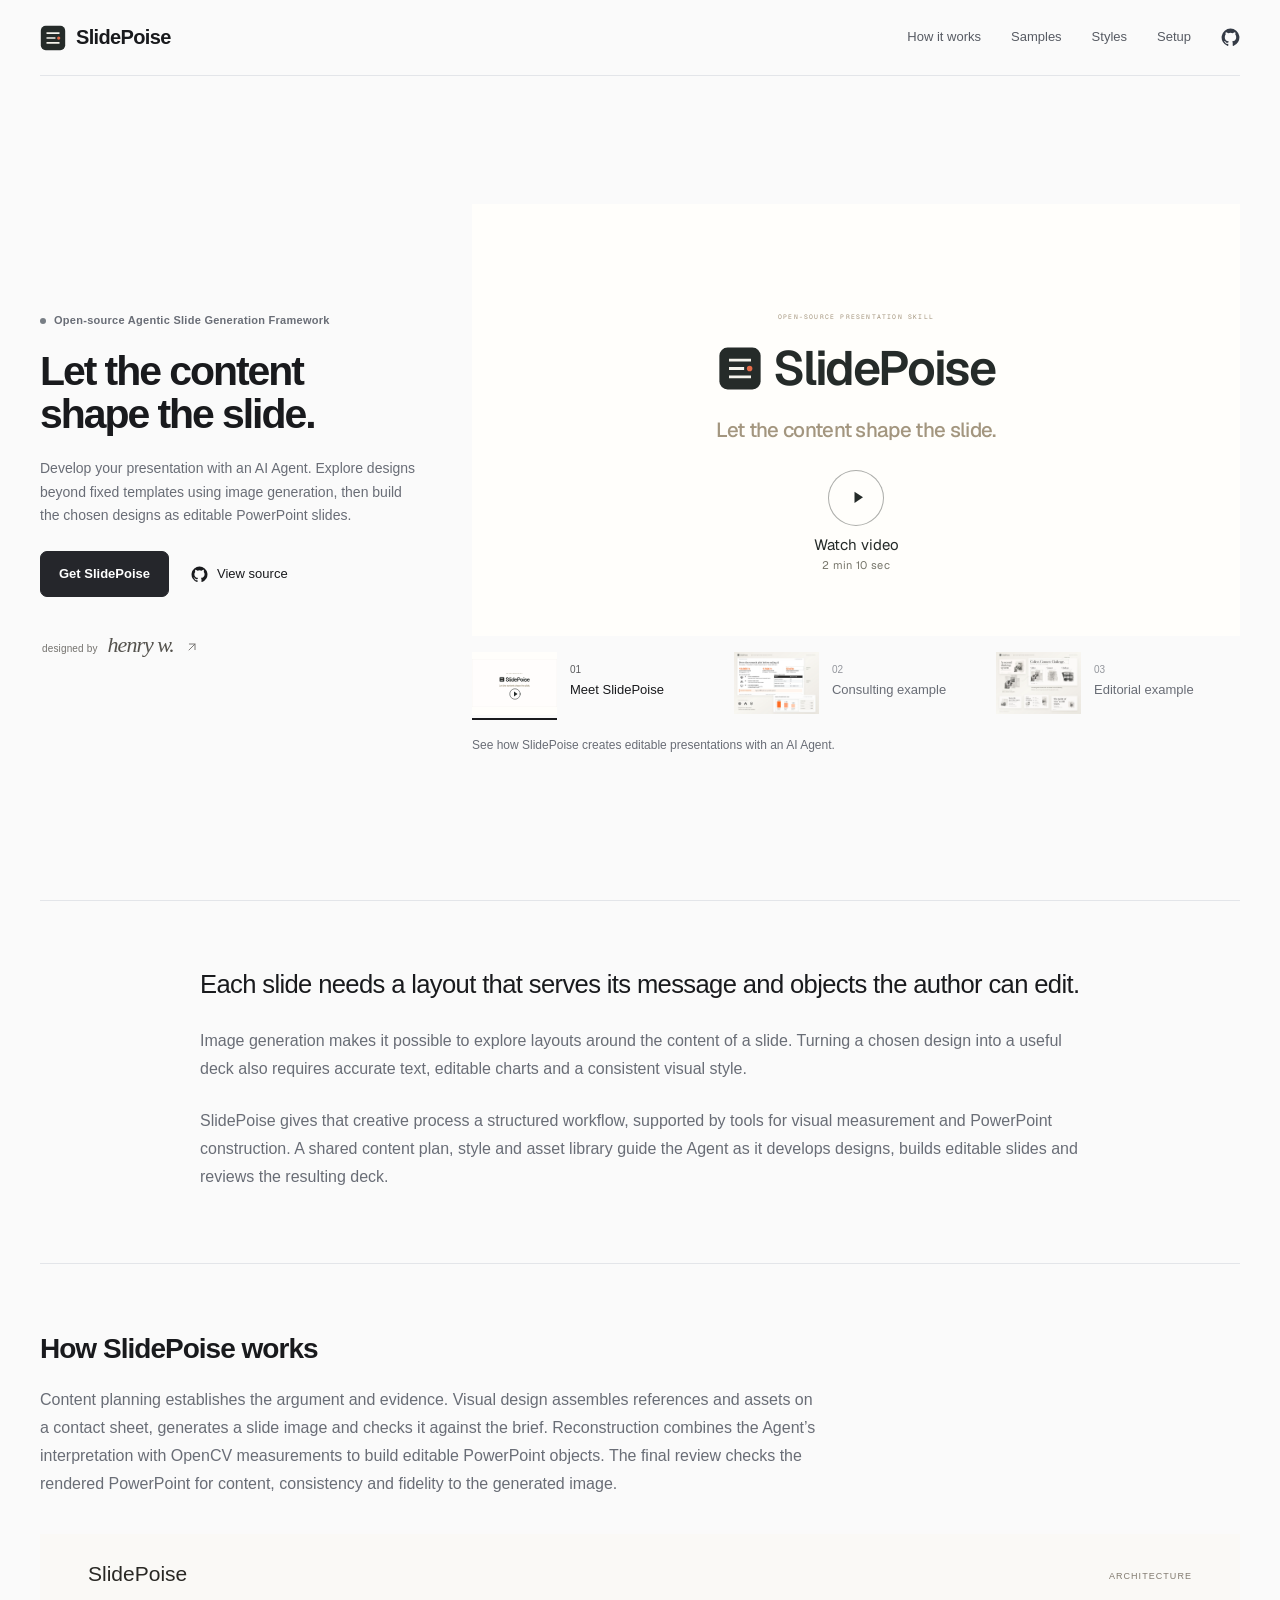
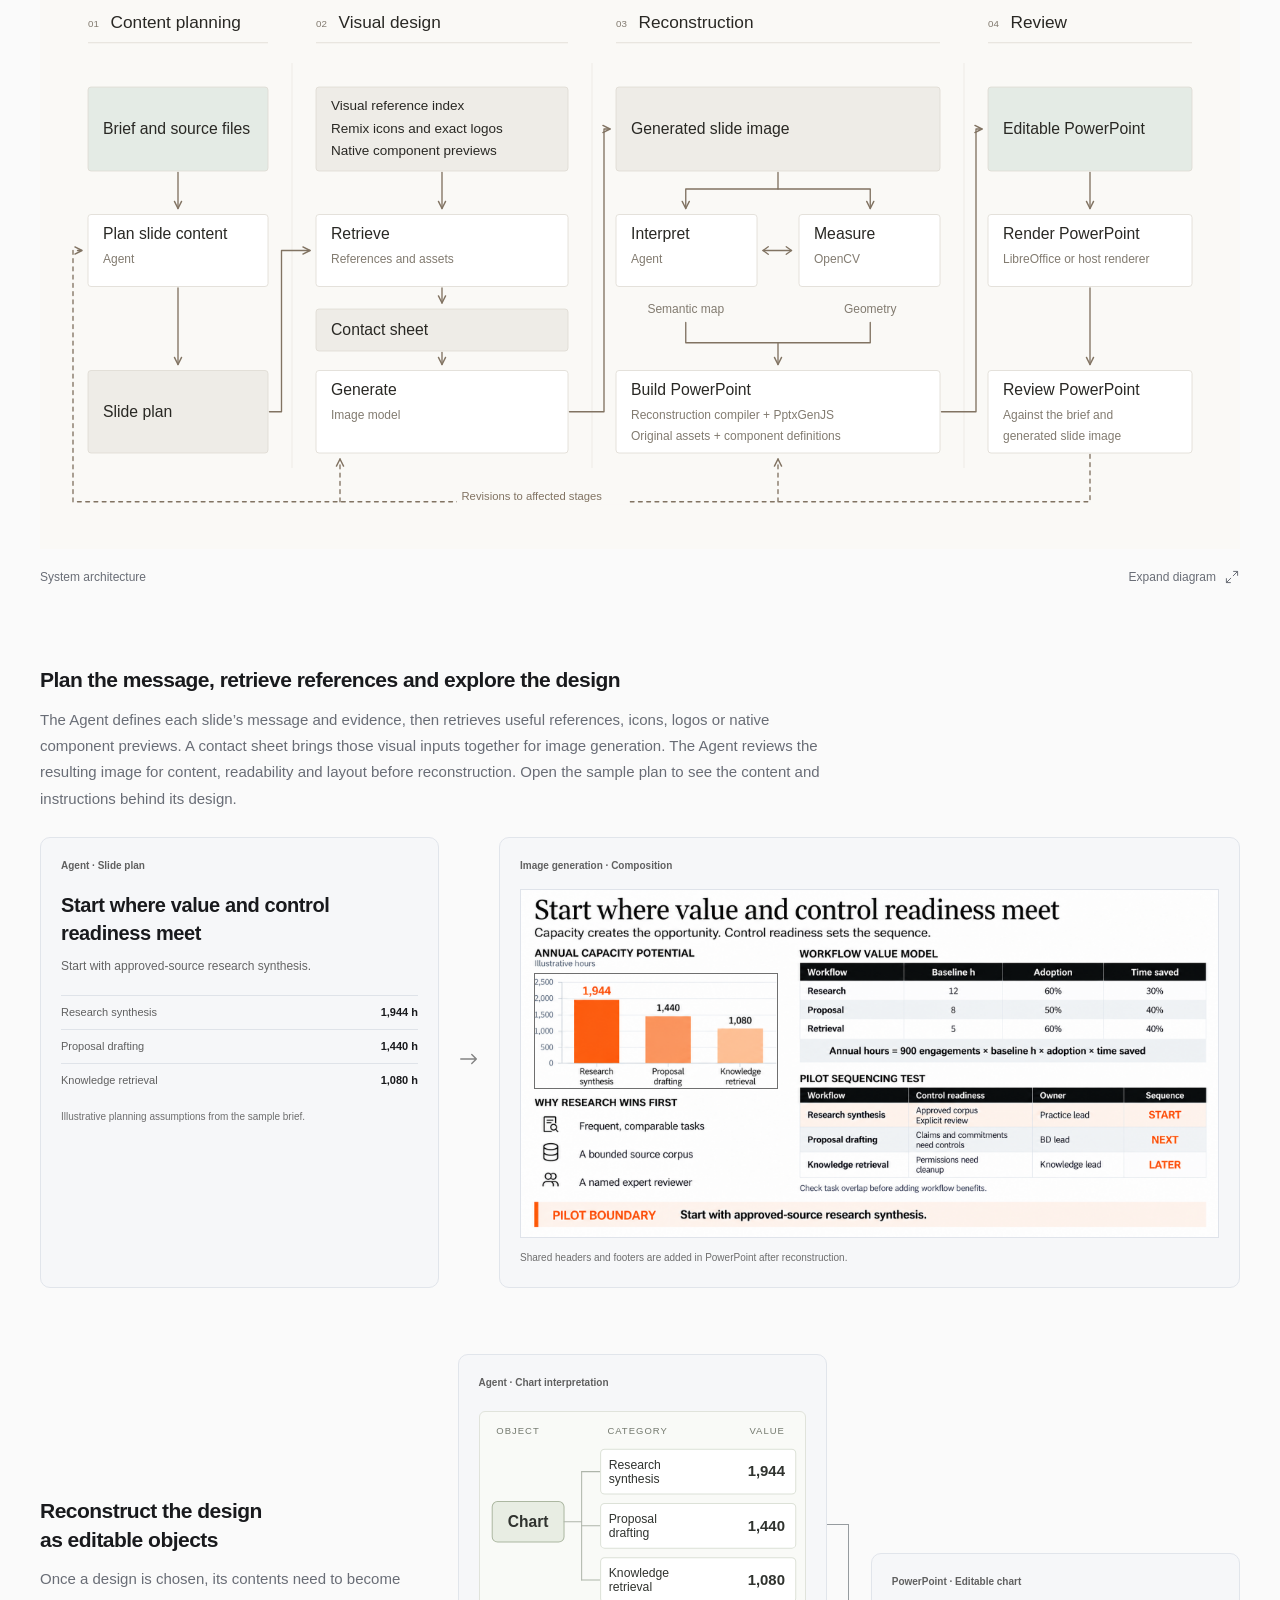
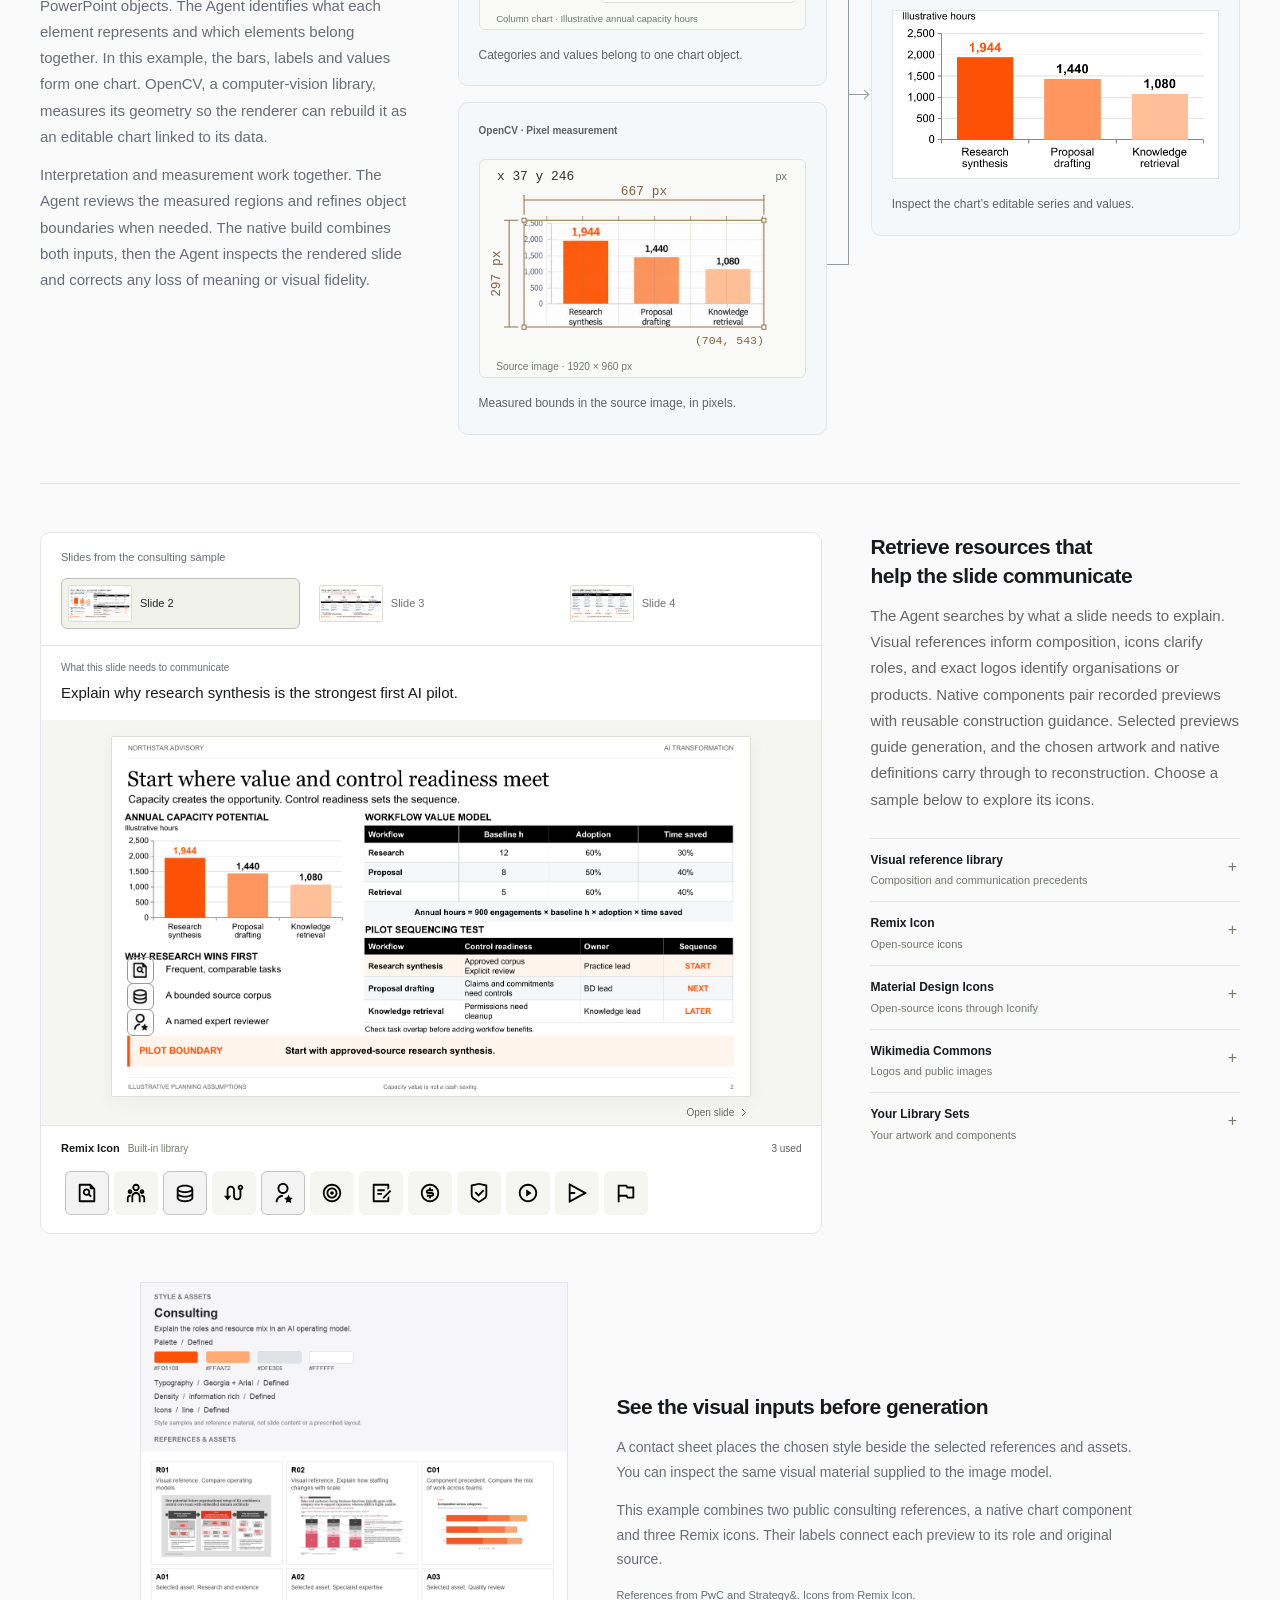
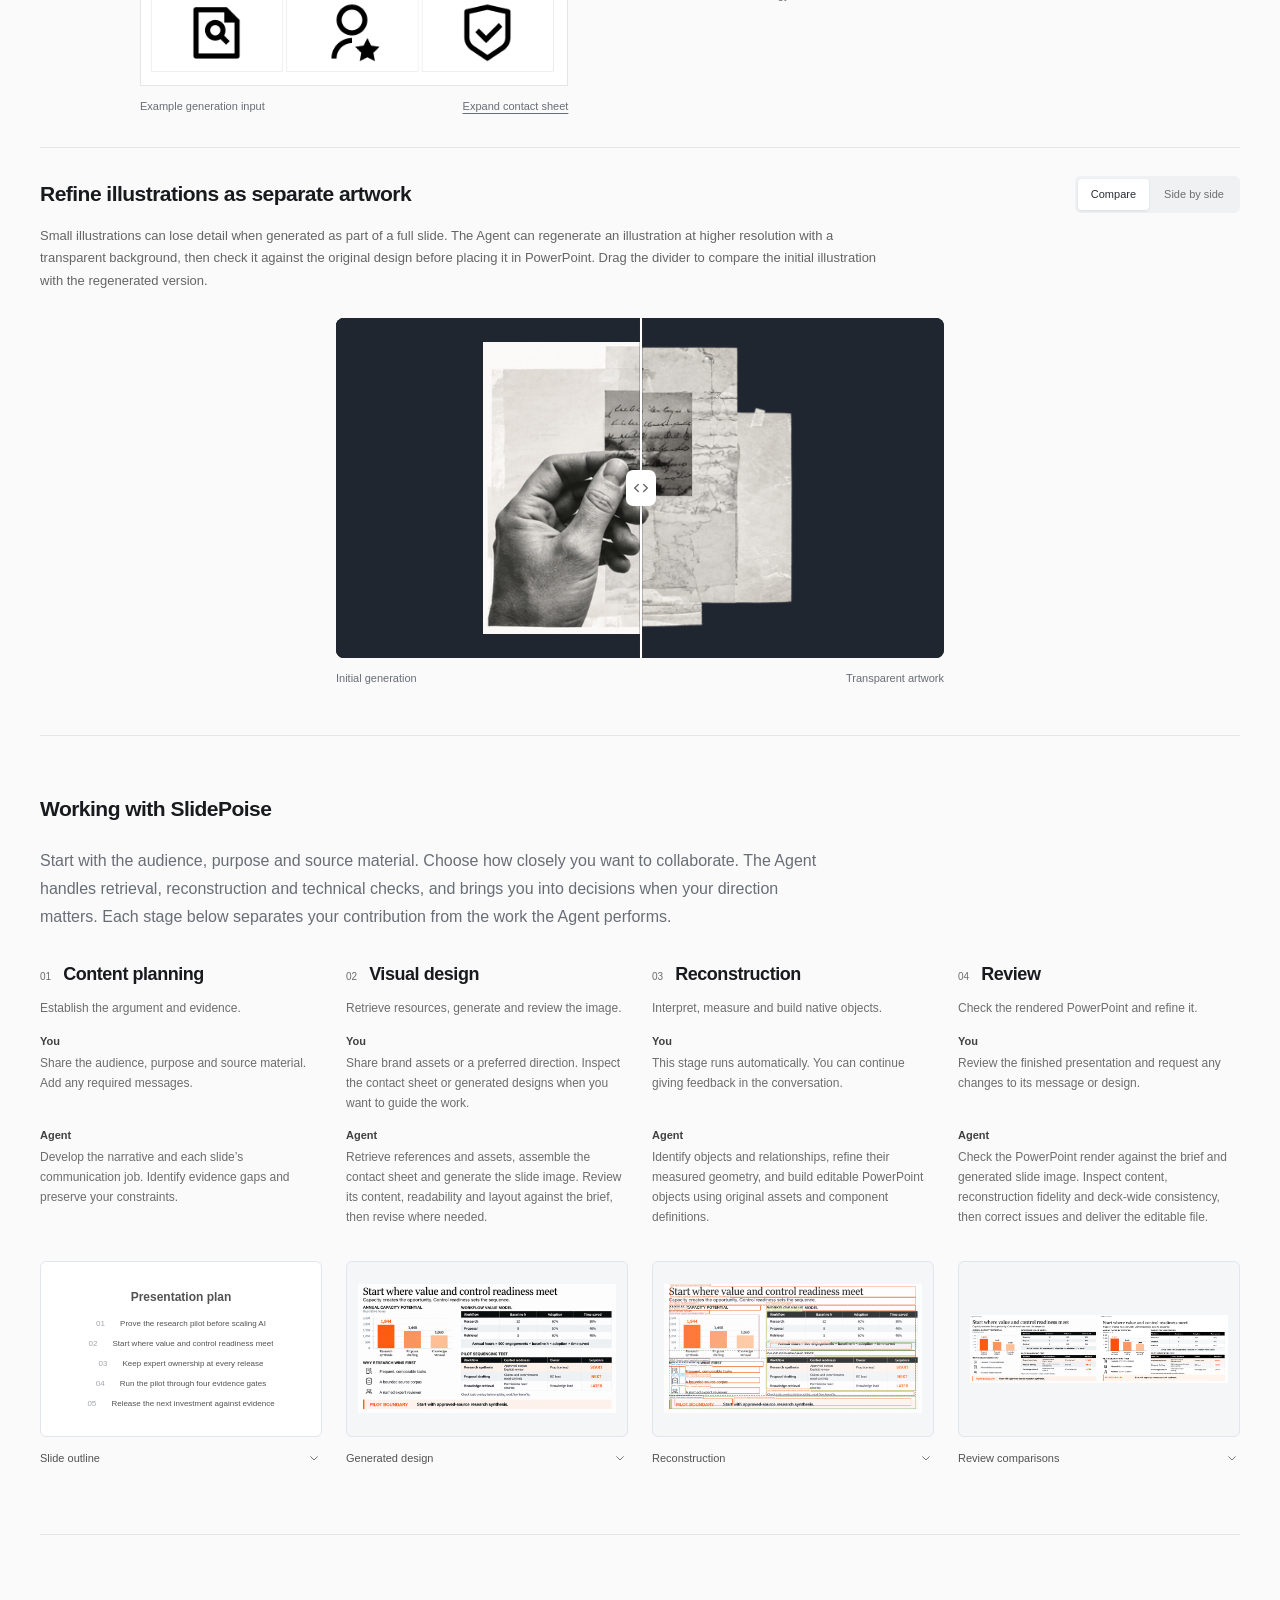
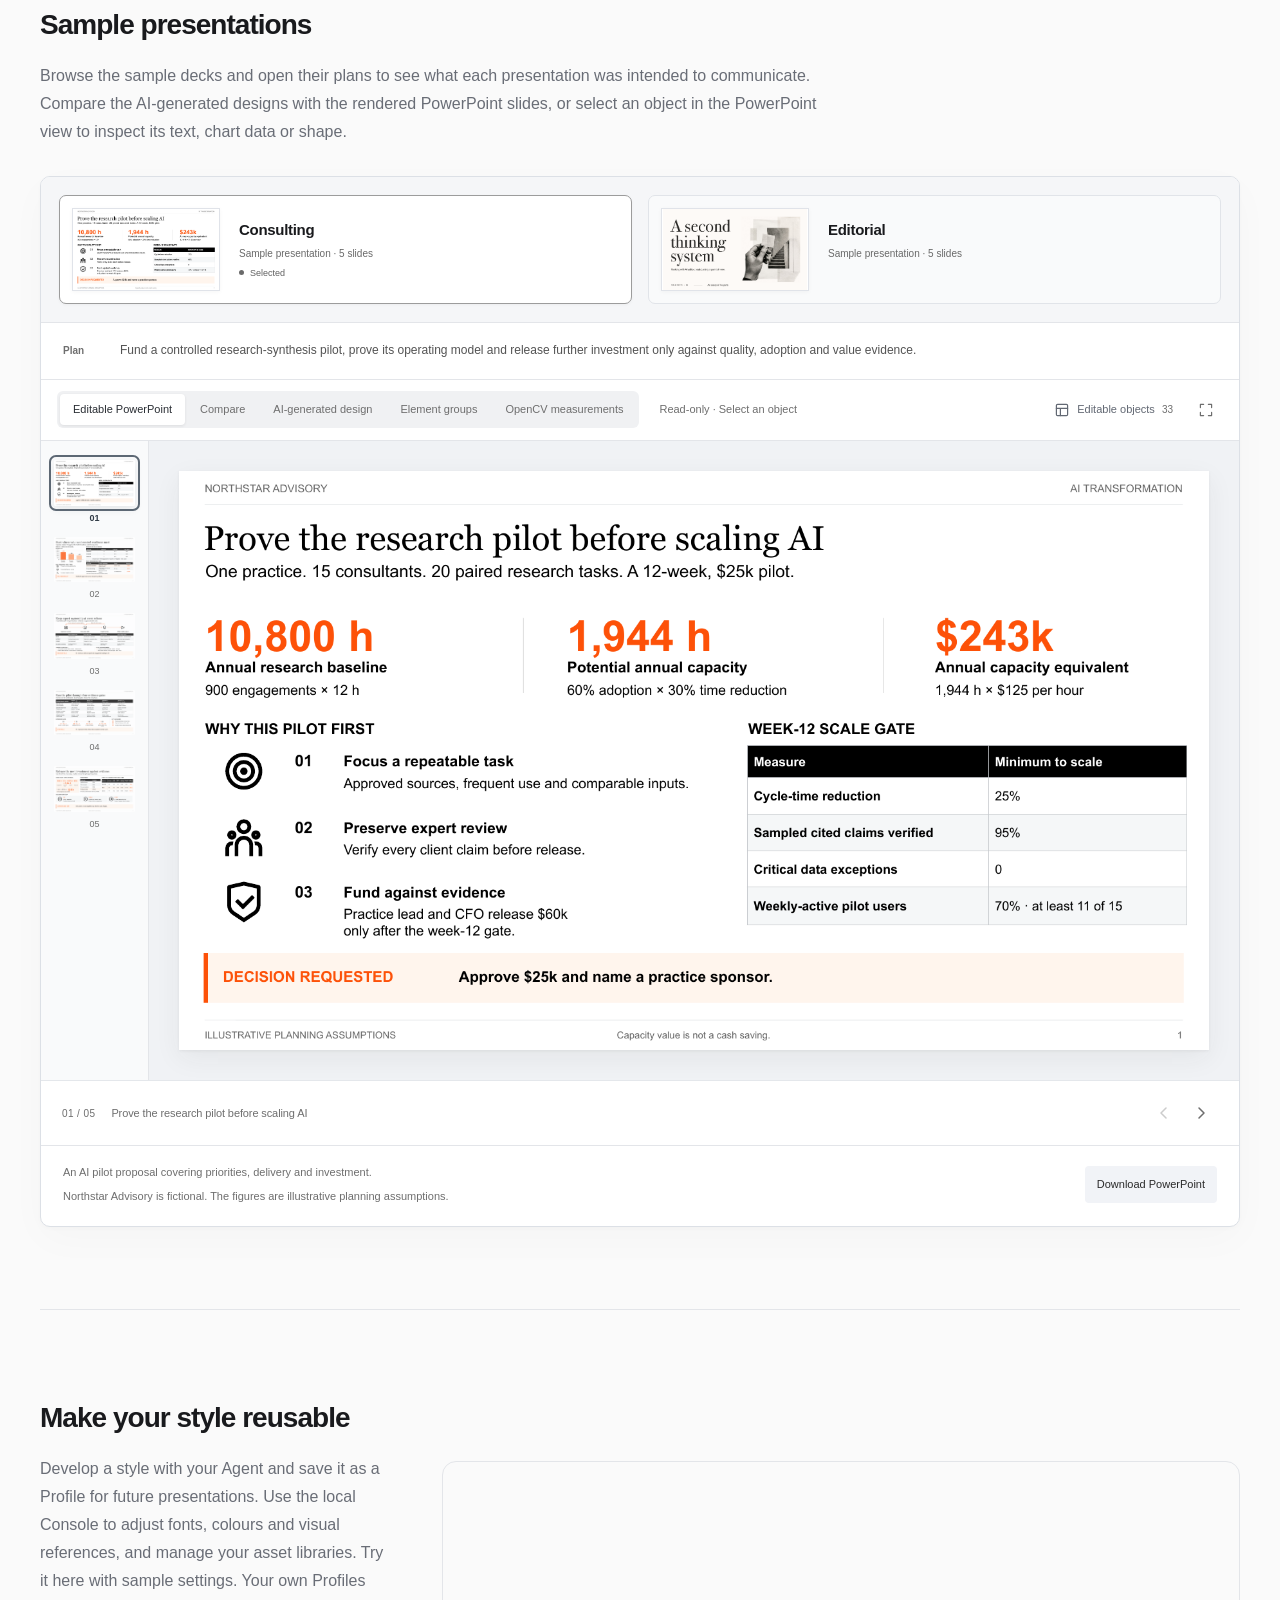
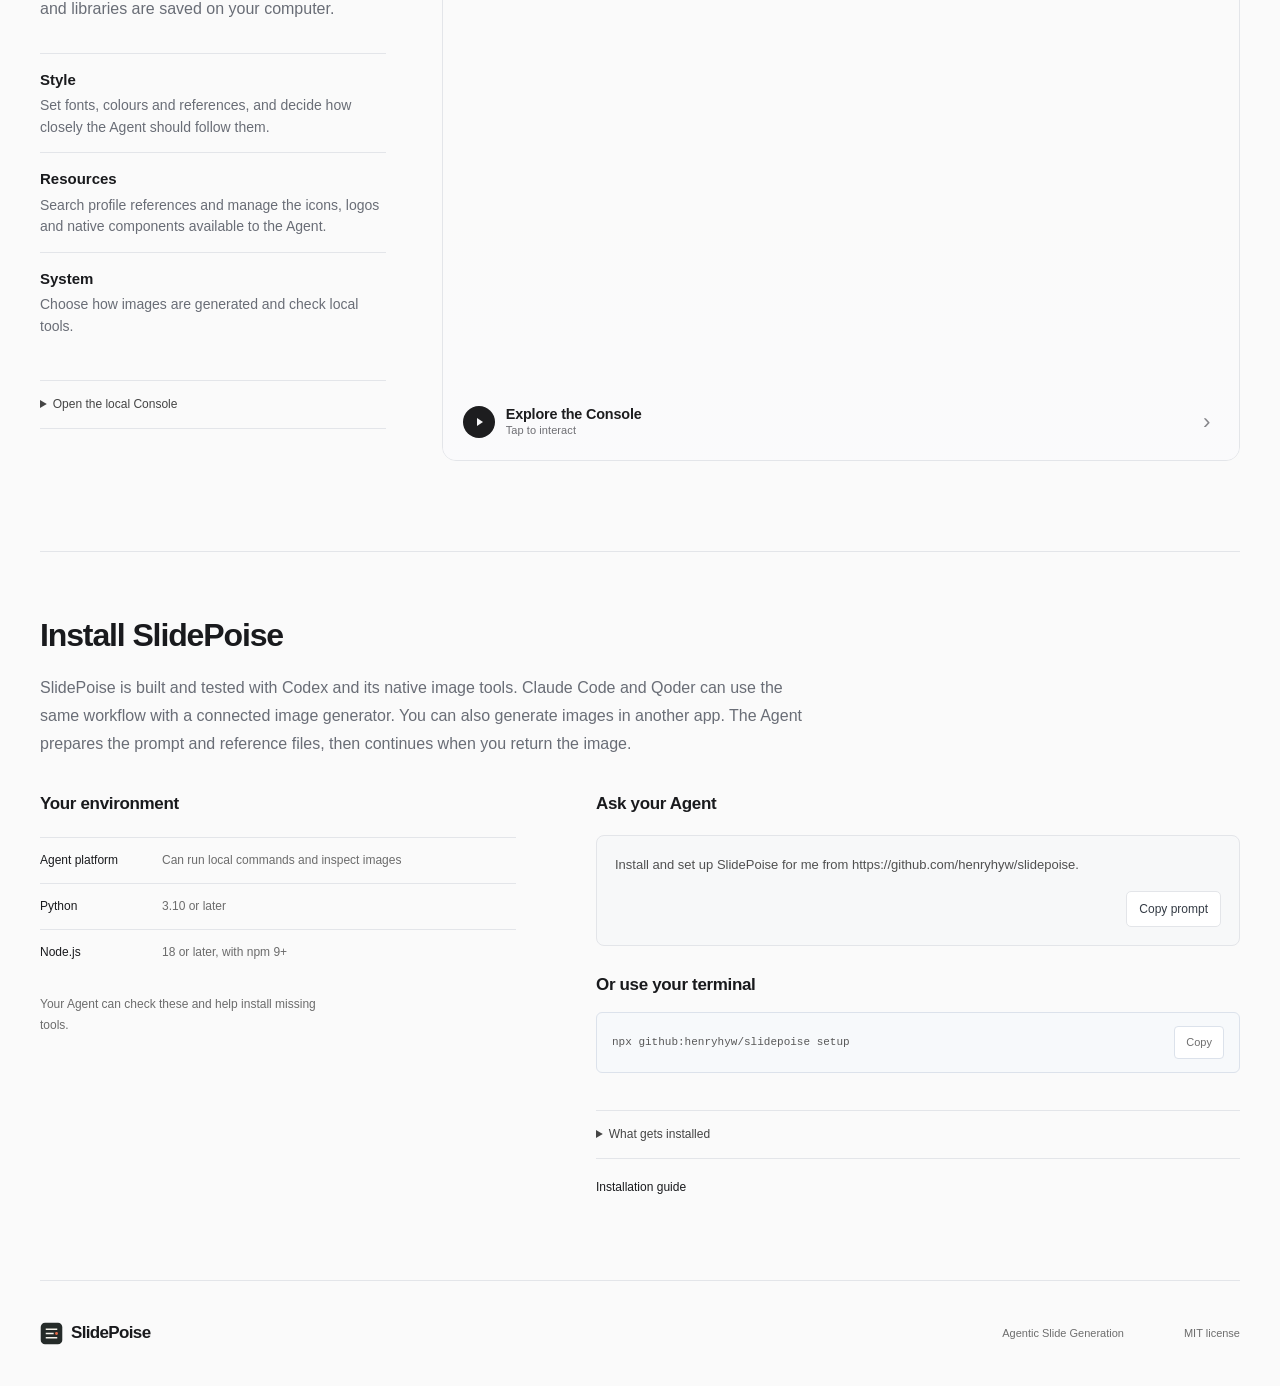
==== index.html @ d98a4f07 "Synchronize the maintained SlidePoise website" ====
<!doctype html>
<html lang="en">
<head>
  <meta charset="utf-8">
  <meta name="viewport" content="width=device-width, initial-scale=1">
  <meta name="theme-color" content="#fafafa">
  <meta name="description" content="An open-source agentic slide generation framework. Plan content with an AI Agent, explore designs beyond fixed templates and build editable PowerPoint slides.">
  <link rel="canonical" href="https://slidepoise.github.io/">
  <title>SlidePoise · Agentic Slide Generation</title>
  <link rel="icon" href="docs/site/mark.svg" type="image/svg+xml">
  <link rel="stylesheet" href="docs/site/styles.css?v=b943390577f1">
  <link rel="stylesheet" href="docs/site/video-controls.css?v=20261005-fade">
  <link rel="stylesheet" href="/assets/video/slidepoise/cover.css?v=20261004">
  <link rel="stylesheet" href="docs/site/object-inspector.css?v=8ab3ff0c5c351406">
  <script type="module" src="docs/site/app.mjs?v=20261015-drama3"></script>
  <script type="module" src="docs/site/asset-explorer.mjs?v=20260921-icon-path"></script>
</head>
<body id="top">
  <a class="skip-link" href="#why-slidepoise">Skip to content</a>
  <header class="site-header">
    <div class="page-width header-inner">
      <a class="wordmark" href="#top" aria-label="SlidePoise home"><img src="docs/site/mark.svg" width="26" height="26" alt="">SlidePoise</a>
      <nav aria-label="Main navigation">
        <a href="#philosophy">How it works</a>
        <a href="#examples">Samples</a>
        <a href="#console">Styles</a>
        <a href="#setup">Setup</a>
        <a class="github-link" href="https://github.com/henryhyw/slidepoise" target="_blank" rel="noopener" aria-label="SlidePoise on GitHub" title="GitHub"><svg class="github-icon" aria-hidden="true" viewBox="0 0 24 24"><path d="M12 .75a11.25 11.25 0 0 0-3.56 21.92c.56.1.77-.24.77-.54v-2.09c-3.14.68-3.8-1.33-3.8-1.33-.51-1.3-1.25-1.65-1.25-1.65-1.02-.7.08-.69.08-.69 1.13.08 1.72 1.16 1.72 1.16 1 1.72 2.63 1.22 3.27.93.1-.73.39-1.23.71-1.51-2.51-.29-5.15-1.26-5.15-5.57 0-1.23.44-2.24 1.16-3.03-.12-.28-.5-1.43.11-2.98 0 0 .95-.3 3.1 1.16a10.75 10.75 0 0 1 5.65 0c2.15-1.46 3.1-1.16 3.1-1.16.61 1.55.23 2.7.11 2.98.72.79 1.16 1.8 1.16 3.03 0 4.32-2.64 5.28-5.16 5.56.41.35.77 1.03.77 2.09v3.1c0 .3.2.65.78.54A11.25 11.25 0 0 0 12 .75Z"/></svg></a>
      </nav>
    </div>
  </header>

  <main>
    <div class="product-introduction page-width">
    <section class="hero" aria-labelledby="hero-title">
      <p class="eyebrow"><span class="status-dot" aria-hidden="true"></span> Open-source Agentic Slide Generation Framework</p>
      <h1 id="hero-title">Let the content<br>shape the slide.</h1>
      <p class="hero-description">Develop your presentation with an AI Agent. Explore designs beyond fixed templates using image generation, then build the chosen designs as editable PowerPoint slides.</p>
      <div class="hero-actions"><a class="button" href="#setup">Get SlidePoise</a><a class="quiet-link source-link" href="https://github.com/henryhyw/slidepoise" target="_blank" rel="noopener"><svg class="github-icon" aria-hidden="true" viewBox="0 0 24 24"><path d="M12 .75a11.25 11.25 0 0 0-3.56 21.92c.56.1.77-.24.77-.54v-2.09c-3.14.68-3.8-1.33-3.8-1.33-.51-1.3-1.25-1.65-1.25-1.65-1.02-.7.08-.69.08-.69 1.13.08 1.72 1.16 1.72 1.16 1 1.72 2.63 1.22 3.27.93.1-.73.39-1.23.71-1.51-2.51-.29-5.15-1.26-5.15-5.57 0-1.23.44-2.24 1.16-3.03-.12-.28-.5-1.43.11-2.98 0 0 .95-.3 3.1 1.16a10.75 10.75 0 0 1 5.65 0c2.15-1.46 3.1-1.16 3.1-1.16.61 1.55.23 2.7.11 2.98.72.79 1.16 1.8 1.16 3.03 0 4.32-2.64 5.28-5.16 5.56.41.35.77 1.03.77 2.09v3.1c0 .3.2.65.78.54A11.25 11.25 0 0 0 12 .75Z"/></svg>View source</a></div>
      <a class="designer-credit" href="https://www.henryw.me/#/" aria-label="Designed by Henry W. Visit Henry’s website">
        <span class="designer-credit-label">designed by</span>
        <span class="designer-credit-name">henry w.</span>
        <svg class="designer-credit-arrow" viewBox="0 0 16 16" aria-hidden="true"><path d="M4 12 12 4M4.5 4H12v7.5"/></svg>
      </a>
    </section>

    <section id="overview" class="overview" aria-label="SlidePoise video and presentation examples" style="--overview-ratio:1.77777778">
      <figure>
        <div id="overview-artwork" class="is-video" role="tabpanel" aria-labelledby="overview-video-tab">
          <div id="overview-film">
            <video id="overview-video" poster="/assets/video/slidepoise/poster.webp" preload="none" playsinline aria-label="SlidePoise introduction" aria-hidden="true" tabindex="-1"></video>
            <button id="overview-play" class="slidepoise-cover-trigger" type="button" aria-label="Play the SlidePoise video, 2 minutes 10 seconds">
              <span class="slidepoise-cover" aria-hidden="true">
                <span class="slidepoise-cover-kicker">OPEN-SOURCE PRESENTATION SKILL</span>
                <span class="slidepoise-cover-brand"><img src="/assets/video/slidepoise/mark.svg" width="112" height="112" alt="" draggable="false"><span class="slidepoise-cover-name">SlidePoise</span></span>
                <span class="slidepoise-cover-slogan">Let the content shape the slide.</span>
              </span>
              <span class="slidepoise-play-icon" aria-hidden="true"><svg viewBox="0 0 24 24"><path d="m9 6 9 6-9 6Z"/></svg></span>
              <span class="slidepoise-play-label" aria-hidden="true">Watch video<small>2 min 10 sec</small></span>
            </button>
          </div>
          <button id="overview-enlarge" hidden class="overview-artwork" type="button" aria-label="Enlarge Editorial example" aria-haspopup="dialog">
            <img data-overview-image="consulting" src="/assets/img/projects/slidepoise-consulting.webp?v=20260911" srcset="/assets/img/projects/slidepoise-consulting-800.webp?v=20260911 800w, /assets/img/projects/slidepoise-consulting.webp?v=20260911 1600w" sizes="(max-width: 760px) 92vw, 1120px" width="1600" height="1180" alt="" aria-hidden="true" loading="lazy" decoding="async">
            <img class="is-active" data-overview-image="editorial" src="/assets/img/projects/slidepoise-editorial.webp?v=20260911" srcset="/assets/img/projects/slidepoise-editorial-800.webp?v=20260911 800w, /assets/img/projects/slidepoise-editorial.webp?v=20260911 1600w" sizes="(max-width: 760px) 92vw, 1120px" width="1600" height="1180" alt="Five editorial slides with an editable heading and a separate paper collage illustration" decoding="async">
          </button>
        </div>
      <div class="overview-heading">
        <div class="overview-tabs" role="tablist" aria-label="Video and presentation examples">
          <button id="overview-video-tab" type="button" role="tab" aria-selected="true" aria-controls="overview-artwork" data-overview="video"><span class="overview-thumbnail is-video"><img src="/assets/video/slidepoise/poster.webp" width="1920" height="1080" alt=""><svg class="overview-thumbnail-play" aria-hidden="true" viewBox="0 0 24 24"><circle cx="12" cy="12" r="10.5"/><path d="m10 7 7 5-7 5Z"/></svg></span><span class="overview-tab-label"><small aria-hidden="true">01</small>Meet SlidePoise</span></button>
          <button id="overview-consulting-tab" type="button" role="tab" aria-selected="false" tabindex="-1" aria-controls="overview-artwork" data-overview="consulting"><span class="overview-thumbnail"><img src="/assets/img/projects/slidepoise-consulting-800.webp?v=20260911" width="800" height="590" alt="" loading="lazy" decoding="async"></span><span class="overview-tab-label"><small aria-hidden="true">02</small>Consulting example</span></button>
          <button id="overview-editorial-tab" type="button" role="tab" aria-selected="false" tabindex="-1" aria-controls="overview-artwork" data-overview="editorial"><span class="overview-thumbnail"><img src="/assets/img/projects/slidepoise-editorial-800.webp?v=20260911" width="800" height="590" alt="" loading="lazy" decoding="async"></span><span class="overview-tab-label"><small aria-hidden="true">03</small>Editorial example</span></button>
        </div>
      </div>
        <figcaption><span id="overview-caption">See how SlidePoise creates editable presentations with an AI Agent.</span><span id="overview-video-error" role="status" hidden>The video could not play. <a href="/assets/video/slidepoise/slidepoise.mp4?v=20261015-drama3" target="_blank" rel="noopener">Open the video</a></span></figcaption>
      </figure>
    </section>

    </div>

    <section id="why-slidepoise" class="motivation page-width" aria-label="Why SlidePoise">
      <div class="motivation-copy">
        <p class="motivation-lead">
            Each slide needs a layout that serves its message and objects the author can edit.
          </p>
        <p>
            Image generation makes it possible to explore layouts around the content of a slide. Turning a chosen design into a useful deck also requires accurate text, editable charts and a consistent visual style.
          </p>
        <p>SlidePoise gives that creative process a structured workflow, supported by tools for visual measurement and PowerPoint construction. A shared content plan, style and asset library guide the Agent as it develops designs, builds editable slides and reviews the resulting deck.</p>
      </div>
    </section>

    <section id="philosophy" class="philosophy page-width" aria-labelledby="philosophy-title">
      <div class="section-heading architecture-heading"><h2 id="philosophy-title">How SlidePoise works</h2></div>
      <p class="section-intro">Content planning establishes the argument and evidence. Visual design assembles references and assets on a contact sheet, generates a slide image and checks it against the brief. Reconstruction combines the Agent’s interpretation with OpenCV measurements to build editable PowerPoint objects. The final review checks the rendered PowerPoint for content, consistency and fidelity to the generated image.</p>
      <figure id="architecture" class="system-architecture">
        <button type="button" class="system-architecture-art" data-open-architecture aria-label="Enlarge SlidePoise architecture" aria-haspopup="dialog"><img src="/assets/img/projects/slidepoise-architecture-v1.svg?v=20261008-balanced-flow" width="1600" height="820" alt="Four stages of SlidePoise. Content planning, visual design with retrieval and generation, reconstruction with interpretation and measurement feeding the native build, and review of actual renders" loading="lazy" decoding="async"></button>
        <figcaption><span>System architecture</span><button type="button" data-open-architecture aria-label="Enlarge SlidePoise architecture" aria-haspopup="dialog"><span>Expand diagram</span><svg viewBox="0 0 20 20" aria-hidden="true"><path d="M12 3h5v5M17 3l-5.5 5.5M8 17H3v-5m0 5 5.5-5.5"/></svg></button></figcaption>
      </figure>
      <div id="walkthrough-loading" class="load-state" role="status">Loading the design example…</div>
      <div id="walkthrough" class="walkthrough" hidden>
        <article class="walkthrough-step">
          <div class="walkthrough-heading"><h3>Plan the message, retrieve references and explore the design</h3><p class="subsection-intro">The Agent defines each slide’s message and evidence, then retrieves useful references, icons, logos or native component previews. A contact sheet brings those visual inputs together for image generation. The Agent reviews the resulting image for content, readability and layout before reconstruction. Open the sample plan to see the content and instructions behind its design.</p></div>
          <div class="design-demonstration">
            <button id="walkthrough-brief" class="content-card argument-panel" type="button" aria-label="Open the slide brief" aria-haspopup="dialog"><span class="actor-label">Agent · Slide plan</span><strong id="walkthrough-message" class="argument-message"></strong><span id="walkthrough-decision" class="argument-decision"></span><span id="walkthrough-support" class="argument-support"></span><span class="evidence-note">Illustrative planning assumptions from the sample brief.</span></button>
            <span class="flow-connector" aria-hidden="true"><svg viewBox="0 0 24 24"><path d="M3 12h17m-5-5 5 5-5 5"/></svg></span>
            <button id="walkthrough-target-open" class="content-card composition-panel" type="button" aria-label="Enlarge the AI-generated design" aria-haspopup="dialog"><span class="actor-label">Image generation · Composition</span><span class="composition-image"><img id="walkthrough-target" alt="" loading="lazy" decoding="async"><span id="walkthrough-chart-region" class="walkthrough-chart-region" aria-hidden="true"></span></span><span class="evidence-note">Shared headers and footers are added in PowerPoint after reconstruction.</span></button>
          </div>
        </article>
        <article class="walkthrough-step reconstruction-step">
          <div class="walkthrough-heading"><h3>Reconstruct the design as editable objects</h3><p class="subsection-intro">Once a design is chosen, its contents need to become PowerPoint objects. The Agent identifies what each element represents and which elements belong together. In this example, the bars, labels and values form one chart. OpenCV, a computer-vision library, measures its geometry so the renderer can rebuild it as an editable chart linked to its data.</p>
      <p class="architecture-review subsection-intro">Interpretation and measurement work together. The Agent reviews the measured regions and refines object boundaries when needed. The native build combines both inputs, then the Agent inspects the rendered slide and corrects any loss of meaning or visual fidelity.</p>
          </div>
          <div class="reconstruction-demonstration">
            <span class="sr-only">Agent interpretation and OpenCV measurements are combined to build the editable PowerPoint chart.</span>
            <span class="reconstruction-join" aria-hidden="true"><i></i></span>
            <button id="walkthrough-semantic-open" class="content-card reconstruction-evidence" type="button" aria-label="Enlarge the chart interpretation" aria-haspopup="dialog"><span class="actor-label">Agent · Chart interpretation</span><span id="walkthrough-semantic-crop" class="explanation-graphic"></span><span id="walkthrough-semantic-caption" class="evidence-caption"></span></button>
            <button id="walkthrough-measurement-open" class="content-card reconstruction-evidence" type="button" aria-label="Enlarge the chart measurements" aria-haspopup="dialog"><span class="actor-label">OpenCV · Pixel measurement</span><span id="walkthrough-measurement-crop" class="explanation-graphic"></span><span id="walkthrough-measurement-caption" class="evidence-caption"></span></button>
            <button id="walkthrough-native-open" class="content-card reconstruction-evidence native-outcome" type="button" aria-label="Inspect this chart in the editable PowerPoint"><span class="actor-label">PowerPoint · Editable chart</span><span id="walkthrough-native-crop" class="evidence-crop"><img id="walkthrough-native-image" alt="" loading="lazy" decoding="async"></span><span class="evidence-caption">Inspect the chart’s editable series and values.</span></button>
          </div>
        </article>
      </div>
      <article class="asset-system asset-library-system" aria-labelledby="asset-system-title">
        <div class="asset-context">
        <div class="walkthrough-heading asset-system-copy">
          <h3 id="asset-system-title">Retrieve resources that help the slide communicate</h3>
          <p>The Agent searches by what a slide needs to explain. Visual references inform composition, icons clarify roles, and exact logos identify organisations or products. Native components pair recorded previews with reusable construction guidance. Selected previews guide generation, and the chosen artwork and native definitions carry through to reconstruction. Choose a sample below to explore its icons.</p>
        </div>
        <div class="asset-source-options">
          <details><summary><strong>Visual reference library</strong><span>Composition and communication precedents</span></summary><p>The Agent retrieves indexed pages by message, structure and relationships, then inspects them before selection. Source details distinguish published or private originals from generated examples. Manage and search the same library in the Console.</p></details>
          <details><summary><strong>Remix Icon</strong><span>Open-source icons</span></summary><p>Fine is the default treatment for outline icons. It reduces their visual weight while preserving their proportions. The Agent compares outline and filled versions at the intended slide size. Original SVGs remain available.</p><a href="https://remixicon.com/" target="_blank" rel="noopener">Browse Remix Icon</a></details>
          <details><summary><strong>Material Design Icons</strong><span>Open-source icons through Iconify</span></summary><p>The Agent can also retrieve MDI icons through Iconify. Fine outlines use the same treatment as Remix Fine, and the Agent checks their visual weight together on the slide. Solid and brand icons retain their original geometry.</p><a href="https://icon-sets.iconify.design/mdi/" target="_blank" rel="noopener">Browse Material Design Icons</a></details>
          <details><summary><strong>Wikimedia Commons</strong><span>Logos and public images</span></summary><p>The Agent finds images and logos, checks that they match the requested subject and reviews their usage terms.</p><a href="https://commons.wikimedia.org/" target="_blank" rel="noopener">Visit Wikimedia Commons</a></details>
          <details><summary><strong>Your Library Sets</strong><span>Your artwork and components</span></summary><p>Store your own artwork and native components for reuse. Components keep their editable source, selected page, recorded preview and adaptation guidance. The Agent adapts supported chart and table definitions to your content and reconstructs other structures as native objects.</p></details>
        </div>
        </div>
        <section id="contact-sheet" class="contact-sheet-example" aria-labelledby="contact-sheet-title">
          <figure class="contact-sheet-preview">
            <button id="contact-sheet-open" type="button" aria-label="Enlarge the generation contact sheet" aria-haspopup="dialog"><img src="docs/site/assets/contact-sheet/generation-contact-sheet.png" width="1038" height="978" alt="Example contact sheet with consulting style guidance, two public reference slides, a native chart preview and three Remix icons" loading="lazy" decoding="async"></button>
            <figcaption><span>Example generation input</span><button id="contact-sheet-expand" type="button" aria-haspopup="dialog">Expand contact sheet</button></figcaption>
          </figure>
          <div class="contact-sheet-copy">
            <h4 id="contact-sheet-title">See the visual inputs before generation</h4>
            <p>A contact sheet places the chosen style beside the selected references and assets. You can inspect the same visual material supplied to the image model.</p>
            <p>This example combines two public consulting references, a native chart component and three Remix icons. Their labels connect each preview to its role and original source.</p>
            <p class="contact-sheet-sources">References from <a href="https://www.pwc.de/de/strategie-organisation-prozesse-systeme/pwc-enterprise-architecture-in-an-agile-world.pdf" target="_blank" rel="noopener">PwC</a> and <a href="https://www.pwc.no/no/publikasjoner/strategyand-desember-b2b-saas-2024.pdf" target="_blank" rel="noopener">Strategy&amp;</a>. Icons from <a href="https://remixicon.com/" target="_blank" rel="noopener">Remix Icon</a>.</p>
          </div>
        </section>
        <div class="asset-decisions" id="asset-decisions">
          <div class="asset-case-header"><span>Slides from the consulting sample</span><div class="asset-cases" role="tablist" aria-label="Slides from the consulting sample">
            <button id="asset-case-0" role="tab" aria-selected="true" aria-controls="asset-case-panel" data-asset-case="0" aria-label="Slide 2 of the consulting sample"><img src="examples/consulting-ai-transformation/assets/s02-opportunities-render.png" alt="" width="160" height="90" loading="lazy"><span>Slide 2</span></button>
            <button id="asset-case-1" role="tab" aria-selected="false" aria-controls="asset-case-panel" data-asset-case="1" tabindex="-1" aria-label="Slide 3 of the consulting sample"><img src="examples/consulting-ai-transformation/assets/s03-operating-model-render.png" alt="" width="160" height="90" loading="lazy"><span>Slide 3</span></button>
            <button id="asset-case-2" role="tab" aria-selected="false" aria-controls="asset-case-panel" data-asset-case="2" tabindex="-1" aria-label="Slide 4 of the consulting sample"><img src="examples/consulting-ai-transformation/assets/s04-delivery-roadmap-render.png" alt="" width="160" height="90" loading="lazy"><span>Slide 4</span></button>
          </div></div>
          <div class="asset-intent"><span class="asset-intent-label">What this slide needs to communicate</span><h4 id="asset-brief">Explain why research synthesis is the strongest first AI pilot.</h4></div>
          <div id="asset-case-panel" class="asset-case-panel" role="tabpanel" aria-labelledby="asset-case-0" aria-busy="true">
            <figure class="asset-result">
              <div class="asset-result-surface">
                <img id="asset-result-image" src="examples/consulting-ai-transformation/assets/s02-opportunities-render.png" alt="The reconstructed pilot selection slide" loading="lazy" width="1600" height="900">
                <a id="asset-result-link" class="asset-result-link" href="?deck=consulting-ai-transformation&amp;slide=s02-opportunities&amp;view=rebuilt#studio-frame" data-sample-slide="s02-opportunities" aria-label="Inspect the pilot selection slide"><span>Open slide <svg viewBox="0 0 20 20" aria-hidden="true"><path d="m8 5 5 5-5 5"/></svg></span></a>
                <div id="asset-result-highlights" class="asset-result-highlights" aria-label="Assets selected by the Agent"></div>
              </div>
              <figcaption id="asset-case-decision" aria-live="polite"></figcaption>
            </figure>
            <div class="asset-library-stage">
              <div class="asset-library-heading"><a href="https://remixicon.com/" target="_blank" rel="noopener">Remix Icon</a><span>Built-in library</span></div>
              <div id="asset-library-grid" class="asset-library-grid" role="list" aria-label="Inspect icons in the library"></div>
              <span id="asset-library-count" class="asset-library-count" aria-live="polite"></span>
            </div>
          </div>
        </div>
        <div id="asset-icon-inspector" class="asset-icon-inspector" popover="auto" role="dialog" aria-labelledby="asset-inspector-name">
          <button id="asset-inspector-close" class="icon-button" type="button" aria-label="Close icon preview"><svg viewBox="0 0 20 20" aria-hidden="true"><path d="m5 5 10 10M15 5 5 15"/></svg></button>
          <div class="asset-inspector-art"><img id="asset-inspector-image" alt=""></div>
          <strong id="asset-inspector-name"></strong><span>Remix Icon · SVG</span><p id="asset-inspector-use"></p>
        </div>
      </article>
      <article class="asset-system illustration-system" aria-labelledby="illustration-system-title">
        <div class="walkthrough-heading asset-system-copy">
          <div class="illustration-heading"><h3 id="illustration-system-title">Refine illustrations as separate artwork</h3><div class="mode-controls" role="group" aria-label="Artwork view"><button type="button" data-artwork-view="compare" aria-pressed="true">Compare</button><button type="button" data-artwork-view="side-by-side" aria-pressed="false">Side by side</button></div></div>
          <p>Small illustrations can lose detail when generated as part of a full slide. The Agent can regenerate an illustration at higher resolution with a transparent background, then check it against the original design before placing it in PowerPoint. Drag the divider to compare the initial illustration with the regenerated version.</p>
        </div>
        <div id="illustration-pair" class="illustration-comparison" hidden>
          <figure><div class="illustration-surface"><img src="docs/site/assets/illustration-source.png" alt="A hand holding a handwritten paper fragment, cropped from the generated slide" width="412" height="383" loading="lazy"></div><figcaption><strong>Initial generation</strong><span>412 × 383 pixels</span></figcaption></figure>
          <figure><div class="illustration-surface illustration-transparent"><img src="docs/site/assets/illustration-transparent.png" alt="The regenerated paper collage on a dark background, showing its transparent edges" width="1301" height="1209" loading="lazy"></div><figcaption><strong>Regenerated as a separate layer</strong><span>1301 × 1209 pixels · Transparent PNG</span></figcaption></figure>
        </div>
        <figure id="illustration-compare" class="illustration-compare">
          <div class="artwork-comparison">
            <div class="artwork-comparison-layer"><img src="docs/site/assets/illustration-transparent.png" alt="Regenerated transparent artwork" width="1301" height="1209" loading="lazy"></div>
            <div id="artwork-original" class="artwork-comparison-layer comparison-render"><img src="docs/site/assets/illustration-source.png" alt="Detail of the initial generation" width="412" height="383" loading="lazy"></div>
            <div id="artwork-divider" class="comparison-divider" aria-hidden="true"><span><svg viewBox="0 0 20 20"><path d="m7 6-4 4 4 4m6-8 4 4-4 4"/></svg></span></div>
            <label class="sr-only" for="artwork-reveal">Compare the initial generation and transparent artwork</label>
            <input id="artwork-reveal" class="reveal" type="range" min="0" max="100" value="50">
          </div>
          <figcaption><span>Initial generation</span><span>Transparent artwork</span></figcaption>
        </figure>
      </article>

    <div id="process" class="process" aria-labelledby="process-title">
      <div class="section-heading"><h3 id="process-title">Working with SlidePoise</h3></div>
      <p class="section-intro">Start with the audience, purpose and source material. Choose how closely you want to collaborate. The Agent handles retrieval, reconstruction and technical checks, and brings you into decisions when your direction matters. Each stage below separates your contribution from the work the Agent performs.</p>
      <div id="process-grid" class="workflow-grid"></div>
    </div>
    </section>

    <section id="examples" class="samples page-width" aria-labelledby="examples-title">
      <div class="section-heading"><h2 id="examples-title">Sample presentations</h2></div>
      <p class="section-intro">Browse the sample decks and open their plans to see what each presentation was intended to communicate. Compare the AI-generated designs with the rendered PowerPoint slides, or select an object in the PowerPoint view to inspect its text, chart data or shape.</p>
      <div id="load-state" class="load-state" role="status">Loading the presentations…</div>
      <div class="samples-container">
        <div id="project-grid" class="sample-chooser" role="group" aria-label="Choose a sample presentation"></div>
        <div id="studio" class="studio" aria-labelledby="viewer-title" tabindex="-1" hidden>
          <div class="sr-only"><h3 id="viewer-title"></h3><span id="viewer-sample-meta"></span></div>
          <button id="presentation-goal" class="presentation-goal" type="button" aria-label="View presentation plan" aria-haspopup="dialog"><span class="goal-label">Plan</span><span id="presentation-goal-text"></span></button>
          <div id="studio-frame" class="studio-frame" data-mode="rebuilt">
        <div class="viewer-toolbar">
          <div class="mode-controls" role="group" aria-label="Slide view"><button type="button" data-mode="rebuilt" aria-pressed="true">Editable PowerPoint</button><button type="button" data-mode="compare" aria-pressed="false">Compare</button><button type="button" data-mode="target" aria-pressed="false">AI-generated design</button><button type="button" data-mode="semantic" aria-pressed="false">Element groups</button><button type="button" data-mode="measurements" aria-pressed="false">OpenCV measurements</button></div>
          <p id="viewer-mode-help" class="toolbar-hint">Read-only · Select an object</p>
          <div class="viewer-tools"><button id="object-toggle" class="tool-button" type="button" aria-expanded="false" aria-controls="inspector-panel"><svg aria-hidden="true" viewBox="0 0 20 20"><rect x="3" y="3" width="14" height="14" rx="1.5"/><path d="M3 8h14M8 8v9"/></svg><span id="inspector-label">Editable objects</span><span id="object-count" class="object-count" hidden></span></button><button id="expand-viewer" class="tool-button icon-button" type="button" aria-label="Expand presentation viewer" aria-haspopup="dialog" aria-controls="viewer-dialog" aria-expanded="false" title="Expand viewer"><svg aria-hidden="true" viewBox="0 0 20 20"><path d="M7 3H3v4m10-4h4v4M3 13v4h4m10-4v4h-4"/></svg></button></div>
        </div>
        <div id="studio-workspace" class="studio-workspace">
          <div id="slide-strip" class="slide-strip" aria-label="Choose a slide"></div>
          <div class="canvas-column">
            <div class="canvas-wrap">
              <div id="slide-surface" class="slide-surface">
                <img id="slide-preview" alt="" decoding="async">
                <div id="comparison" class="comparison" hidden>
                  <img id="comparison-target" alt="" decoding="async">
                  <img id="comparison-render" class="comparison-render" alt="" decoding="async">
                  <div id="comparison-divider" class="comparison-divider" aria-hidden="true"><span><svg viewBox="0 0 20 20"><path d="m7 6-4 4 4 4m6-8 4 4-4 4"/></svg></span></div>
                  <label class="sr-only" for="reveal">Amount of the editable PowerPoint to reveal</label>
                  <input id="reveal" class="reveal" type="range" min="0" max="100" value="50" aria-describedby="comparison-help">
                </div>
                <button id="design-image-open" class="design-image-open" type="button" aria-label="Enlarge AI-generated design" aria-haspopup="dialog" hidden></button>
                <div id="reconstruction-layer" class="reconstruction-layer" hidden></div>
                <div id="slide-image-error" class="image-error" role="status" hidden>This slide image could not be loaded. Try another slide or reload the page.</div>
              </div>
            </div>
            <div id="comparison-help" class="comparison-help" hidden><span>Editable PowerPoint</span><span>Drag the divider or use arrow keys</span><span>AI-generated design</span></div>
            <p id="generated-content-note" class="generated-content-note" hidden>AI-generated content. Headers and footers are added in PowerPoint.</p>

          </div>
          <aside id="inspector-panel" class="inspector-panel" aria-label="Editable objects" hidden><div id="object-panel"></div><div id="reconstruction-panel" class="reconstruction-panel" hidden></div></aside>
        </div>
        <div class="slide-caption"><div><span id="viewer-counter" class="slide-counter"></span><h3 id="slide-title"></h3></div><div class="slide-arrows"><button id="previous-slide" class="icon-button" type="button" aria-label="Previous slide"><svg aria-hidden="true" viewBox="0 0 20 20"><path d="m12 5-5 5 5 5"/></svg></button><button id="next-slide" class="icon-button" type="button" aria-label="Next slide"><svg aria-hidden="true" viewBox="0 0 20 20"><path d="m8 5 5 5-5 5"/></svg></button></div></div>
      </div>
          <div class="deck-context"><div class="deck-description"><p id="deck-summary"></p><p id="deck-note" class="fine-print" hidden></p></div><div id="deck-downloads" class="download-links" aria-label="Download sample PowerPoint"></div></div>
        </div>
      </div>
    </section>

    <section id="console" class="console-section page-width" aria-labelledby="console-title">
      <div class="section-heading"><h2 id="console-title">Make your style reusable</h2></div>
      <div class="console-layout">
        <div class="console-copy">
      <p class="section-intro">Develop a style with your Agent and save it as a Profile for future presentations. Use the local Console to adjust fonts, colours and visual references, and manage your asset libraries. Try it here with sample settings. Your own Profiles and libraries are saved on your computer.</p>

          <dl><div><dt>Style</dt><dd>Set fonts, colours and references, and decide how closely the Agent should follow them.</dd></div><div><dt>Resources</dt><dd>Search profile references and manage the icons, logos and native components available to the Agent.</dd></div><div><dt>System</dt><dd>Choose how images are generated and check local tools.</dd></div></dl>
          <details class="setup-details"><summary>Open the local Console</summary><p>After installation, ask your Agent to open the SlidePoise Console, or run this command in a terminal.</p><code class="console-command">npx github:henryhyw/slidepoise console</code><p>Saved changes apply to future presentations. To change a presentation already in progress, ask your Agent.</p></details>
        </div>
        <div id="console-demo" class="console-demo">
          <iframe id="console-frame" src="docs/site/console-demo/index.html#design" title="Interactive Console demo" sandbox="allow-scripts allow-forms" loading="lazy" tabindex="-1" inert></iframe>
          <div class="demo-interaction-layer">
            <button id="console-enter" class="demo-interaction-enter" type="button" aria-label="Open the Console interactive demo"><span class="demo-interaction-cue"><span class="demo-interaction-symbol" aria-hidden="true"><span></span></span><span class="demo-interaction-copy"><strong>Explore the Console</strong><span>Tap to interact</span></span><span class="demo-interaction-chevron" aria-hidden="true">›</span></span></button>
            <div id="console-controls" class="demo-interaction-controls" hidden><button id="console-done" class="demo-interaction-done" type="button"><span class="demo-interaction-done-mark" aria-hidden="true"><i></i><i></i></span><span>Done</span></button></div>
          </div>
        </div>
      </div>
    </section>

    <section id="setup" class="setup page-width" aria-labelledby="setup-title">
      <div class="section-heading"><h2 id="setup-title">Install SlidePoise</h2></div>
      <p class="section-intro">SlidePoise is built and tested with Codex and its native image tools. Claude Code and Qoder can use the same workflow with a connected image generator. You can also generate images in another app. The Agent prepares the prompt and reference files, then continues when you return the image.</p>
      <div class="setup-grid">
        <div class="setup-requirements"><h3>Your environment</h3><dl><div><dt>Agent platform</dt><dd>Can run local commands and inspect images</dd></div><div><dt>Python</dt><dd>3.10 or later</dd></div><div><dt>Node.js</dt><dd>18 or later, with npm 9+</dd></div></dl><p class="setup-environment-note">Your Agent can check these and help install missing tools.</p></div>
        <div class="setup-instructions"><h3>Ask your Agent</h3>
          <div class="setup-agent-prompt"><p id="install-prompt">Install and set up SlidePoise for me from https://github.com/henryhyw/slidepoise.</p><button id="copy-setup-prompt" type="button" data-copy-source="install-prompt" data-copy-label="Setup prompt">Copy prompt</button></div>
          <h3 class="setup-terminal-title">Or use your terminal</h3><div class="install-command"><code id="install-command">npx github:henryhyw/slidepoise setup</code><button id="copy-install" type="button" data-copy-source="install-command" data-copy-label="Installation command">Copy</button></div><p id="copy-status" class="copy-status" role="status" aria-live="polite"></p><details class="setup-details"><summary>What gets installed</summary><p>Setup installs measurement and PowerPoint tools, registers the skill for detected Agent platforms, and prepares local slide previews. Your system may request administrator access for the preview tools.</p><ul><li>An isolated Python environment in <code>~/.slidepoise/python</code> with Pillow, python-pptx, NumPy and OpenCV.</li><li>PptxGenJS and JSZip in <code>~/.slidepoise/node</code>.</li><li>Profiles and Library Sets in <code>~/.slidepoise</code>, with the skill registered in the detected platform’s skills directory. Add <code>--agent claude</code>, <code>--agent qoder</code> or <code>--agent codex</code> to choose explicitly.</li></ul><p>LibreOffice renders the PowerPoint and Poppler converts it into images for the Agent to review. Setup installs missing copies through Homebrew on macOS, winget on Windows, or apt on Debian/Ubuntu. Use an image generator connected to your Agent, or generate images in another app and return them to the Agent. Set this preference with your Agent or in the Console’s System settings.</p></details><a class="quiet-link" href="https://github.com/henryhyw/slidepoise/blob/main/docs/USAGE.md" target="_blank" rel="noopener">Installation guide</a></div>
      </div>
    </section>
  </main>

  <footer class="site-footer page-width"><a class="wordmark" href="#top"><img src="docs/site/mark.svg" width="23" height="23" alt="">SlidePoise</a><p>Agentic Slide Generation</p><a href="https://github.com/henryhyw/slidepoise/blob/main/LICENSE" target="_blank" rel="noopener">MIT license</a></footer>

  <dialog id="viewer-dialog" class="viewer-dialog" aria-label="Expanded presentation viewer"></dialog>
  <dialog id="artifact-dialog" class="artifact-dialog" aria-labelledby="artifact-title" aria-describedby="artifact-description"><div class="dialog-header"><div><p id="artifact-type" class="eyebrow"></p><h2 id="artifact-title"></h2></div><div class="dialog-actions"><button id="artifact-close" class="icon-button" type="button" aria-label="Close preview"><svg aria-hidden="true" viewBox="0 0 20 20"><path d="m5 5 10 10M5 15 15 5"/></svg></button></div></div><div id="artifact-body" class="artifact-body"></div><p id="artifact-description" class="dialog-description"></p></dialog>

  <div id="announcement" class="sr-only" role="status" aria-live="polite"></div>
  <noscript><div class="noscript">The interactive viewer needs JavaScript. The <a href="examples/consulting-ai-transformation/deliverables/presentation.pptx" download>Consulting PowerPoint</a> and <a href="examples/personal-thinking-system/deliverables/presentation.pptx" download>Editorial PowerPoint</a> are also available to download.</div></noscript>
</body>
</html>
---- docs/site/styles.css ----
@charset "UTF-8";
:root {
  color-scheme: light;
  --paper: #fafafa;
  --surface: #fff;
  --ink: #191a1d;
  --muted: #696d76;
  --line: #e3e5e9;
  --accent: #6a6a6a;
  --ease-out: cubic-bezier(.23, 1, .32, 1);
  font-family: -apple-system, BlinkMacSystemFont, "Segoe UI", sans-serif;
  font-synthesis: none;
}
* { box-sizing: border-box; }
html { scroll-behavior: auto; scroll-padding-top: 100px; }
body { margin: 0; color: var(--ink); background: var(--paper); font-size: 15px; line-height: 1.55; -webkit-font-smoothing: antialiased; }
button, input, select { font: inherit; }
button, a, input { -webkit-tap-highlight-color: transparent; }
button { cursor: pointer; color: inherit; }
a { color: inherit; text-decoration: none; }
img { display: block; max-width: 100%; }
svg { width: 20px; height: 20px; fill: none; stroke: currentColor; stroke-width: 1.5; stroke-linecap: round; stroke-linejoin: round; flex: 0 0 auto; }
button:disabled { cursor: default; opacity: .35; }
[hidden] { display: none !important; }
:focus-visible { outline: 2px solid var(--accent); outline-offset: 4px; }
h1, h2, h3, h4, p, figure { margin: 0; }
h1, h2, h3, h4 { text-wrap: balance; }
h1, h2 { font-weight: 550; letter-spacing: -.045em; }
button, .button { transition: background-color 140ms ease, border-color 140ms ease, color 140ms ease, transform 120ms var(--ease-out); }
body[data-input="pointer"] button:not(.content-card):not(.design-image-open):active, body[data-input="pointer"] .button:active { transform: scale(.98); }
.page-width { width: min(1240px, calc(100% - 80px)); margin-inline: auto; }
.site-header { background: #fafafae8; backdrop-filter: blur(16px); position: sticky; top: 0; z-index: 30; }
.header-inner { height: 76px; display: flex; justify-content: space-between; align-items: center; border-bottom: 1px solid var(--line); }
.wordmark { display: inline-flex; align-items: center; gap: 10px; font-size: 20px; font-weight: 650; letter-spacing: -.65px; }
.site-header nav { display: flex; align-items: center; gap: 30px; font-size: 13px; font-weight: 500; color: #575b63; }
.site-header nav > a { padding-block: 12px; }
.button { display: inline-flex; gap: 25px; align-items: center; justify-content: center; padding: 12px 18px; background: #25262b; border: 1px solid #25262b; border-radius: 7px; color: #fff; font-size: 13px; font-weight: 550; min-height: 44px; }
.quiet-link { display: inline-flex; align-items: center; gap: 13px; font-size: 13px; font-weight: 500; padding-block: 11px; }
.hero { text-align: center; padding: 48px 0 47px; }
.eyebrow { font-size: 11px; font-weight: 550; letter-spacing: .025em; line-height: 1.5; color: var(--muted); }
.hero .eyebrow { display: inline-flex; align-items: center; gap: 8px; font-size: 12px; }
.status-dot { width: 6px; height: 6px; background: #787e85; border-radius: 50%; }
h1 { font-size: clamp(48px, 5.1vw, 70px); line-height: 1.04; margin-top: 20px; letter-spacing: -.055em; }
.hero-description { max-width: 625px; margin: 20px auto 0; color: var(--muted); font-size: 15px; line-height: 1.6; text-wrap: pretty; }
.hero-actions { display: flex; justify-content: center; align-items: center; gap: 26px; margin-top: 23px; }
.designer-credit { display: inline-flex; align-items: baseline; gap: 10px; min-height: 44px; margin-top: 28px; padding: 7px 2px; color: #55534e; text-align: left; white-space: nowrap; transform-origin: left center; transition: color 180ms ease, transform 120ms var(--ease-out); }
.designer-credit-label { color: #73716d; font-size: 10px; font-weight: 400; letter-spacing: .015em; }
.designer-credit-name { font-family: Georgia, "Times New Roman", serif; font-size: 22px; font-style: italic; font-weight: 400; line-height: 1.15; letter-spacing: -.045em; }
.designer-credit .designer-credit-arrow { align-self: center; width: 12px; height: 12px; margin-left: 2px; stroke-width: 1.25; color: #73716d; transition: transform 180ms var(--ease-out), color 180ms ease; }
.designer-credit:focus-visible { outline-offset: 5px; }
body[data-input="pointer"] .designer-credit:active { transform: scale(.98); }
@media (hover: hover) and (pointer: fine) {
  .designer-credit:hover { color: #36352f; }
  .designer-credit:hover .designer-credit-arrow { color: #55534e; transform: translate(2px, -2px); }
}
@media (prefers-reduced-motion: reduce) {
  .designer-credit, .designer-credit .designer-credit-arrow { transform: none !important; }
}
.section-heading { display: flex; justify-content: space-between; align-items: flex-end; gap: 40px; margin-bottom: 26px; }
.section-heading h2 { font-size: 28px; line-height: 1.25; letter-spacing: -.035em; }
.section-heading > p { font-size: 12px; line-height: 1.6; color: var(--muted); flex-shrink: 0; }
.load-state { padding: 40px; color: var(--muted); font-size: 13px; background: #f1f2f4; border: 1px solid var(--line); border-radius: 10px; }
.load-state p + p, .load-state p + a { margin-top: 10px; }
.studio { outline: none; }
.studio-frame { background: var(--surface); overflow: hidden; }
.viewer-toolbar { display: flex; align-items: center; gap: 20px; min-height: 61px; padding: 10px 16px; border-bottom: 1px solid var(--line); }
.mode-controls { display: inline-flex; align-items: stretch; padding: 3px; border-radius: 6px; background: #f0f1f3; flex-shrink: 0; gap: 2px; }
.mode-controls button { background: transparent; border: 0; border-radius: 4px; padding: 6px 13px; min-height: 31px; color: #6e6e6e; font-size: 11px; font-weight: 500; }
.mode-controls button[aria-pressed="true"] { background: #fff; color: #292d33; box-shadow: 0 1px 3px #22222217; }
.toolbar-hint { font-size: 11px; color: #6e6e6e; white-space: nowrap; }
.viewer-tools { display: flex; align-items: center; gap: 7px; margin-left: auto; }
.tool-button { display: inline-flex; align-items: center; justify-content: center; gap: 7px; font-size: 11px; font-weight: 500; border: 1px solid transparent; background: transparent; border-radius: 5px; padding: 7px 8px; min-height: 34px; color: #626873; }
.tool-button svg { width: 16px; height: 16px; }
.tool-button[aria-expanded="true"] { border-color: #dcdfe7; background: #f1f3f7; color: #383838; }
.object-count { color: #6e6e6e; font-size: 10px; font-variant-numeric: tabular-nums; }
.icon-button { display: inline-flex; align-items: center; justify-content: center; border: 0; background: transparent; border-radius: 5px; width: 34px; height: 34px; flex: 0 0 auto; color: #6e6e6e; cursor: pointer; padding: 6px; }
.studio-workspace { display: grid; grid-template-columns: 108px minmax(0, 1fr); }
.studio-workspace[data-inspector="open"] { grid-template-columns: 108px minmax(0, 1fr) 260px; }
.slide-strip { display: flex; flex-direction: column; gap: 14px; padding: 19px 13px 17px; background: #f9fafb; border-right: 1px solid var(--line); overflow-y: auto; max-height: none; }
.slide-thumb { background: none; border: 0; text-align: left; padding: 0; width: 100%; flex-shrink: 0; border-radius: 3px; }
.slide-thumb img { width: 100%; aspect-ratio: 16/9; object-fit: contain; background: white; border: 0; border-radius: 2px; opacity: .78; }
.slide-thumb[aria-current="true"] img { opacity: 1; outline: 2px solid #5d6874; outline-offset: 3px; box-shadow: 0 3px 9px #26333f18; }
.slide-thumb span { display: block; text-align: center; color: #6e6e6e; font-size: 9px; line-height: 1; margin-top: 8px; font-variant-numeric: tabular-nums; }
.slide-thumb[aria-current="true"] span { color: #303a45; font-weight: 650; }
.canvas-column { min-width: 0; display: flex; flex-direction: column; background: #f0f2f5; }
.canvas-wrap { display: flex; align-items: center; justify-content: center; padding: 30px; flex: 1; }
.slide-surface { width: 100%; aspect-ratio: 16/9; position: relative; background: white; box-shadow: 0 1px 3px #28282810, 0 8px 25px #28282810; }
.slide-surface > img { position: absolute; left: 0; top: 0; width: 100%; height: 100%; object-fit: contain; }
.image-error { position: absolute; inset: 0; display: grid; place-content: center; padding: 30px; text-align: center; font-size: 13px; color: var(--muted); background: #fafafa; z-index: 15; }
.slide-caption { display: flex; align-items: center; justify-content: space-between; gap: 12px; padding: 14px 21px; border-top: 1px solid #e4e7eb; min-height: 65px; }
.slide-caption > div:first-child { display: flex; align-items: baseline; gap: 16px; min-width: 0; }
.slide-counter { font-size: 10px; font-variant-numeric: tabular-nums; color: #6e6e6e; flex: 0 0 auto; letter-spacing: .04em; }
.slide-caption h3 { font-size: 11px; line-height: 1.4; font-weight: 500; letter-spacing: -.01em; color: #6e6e6e; text-wrap: initial; }
.slide-arrows { display: flex; gap: 3px; }
.inspector-panel { min-width: 0; width: 260px; background: #fff; border-left: 1px solid var(--line); max-height: 750px; overflow-y: auto; padding: 20px; }
.comparison { position: absolute; inset: 0; overflow: hidden; background: #fff; }
.comparison img { position: absolute; inset: 0; width: 100%; height: 100%; object-fit: contain; }
.comparison-render { clip-path: inset(0 50% 0 0); }
.comparison-divider { position: absolute; left: 50%; top: 0; bottom: 0; width: 2px; background: #fff; box-shadow: 0 0 0 1px #2e2e2e40; pointer-events: none; z-index: 2; }
.comparison-divider > span { position: absolute; top: 50%; left: 1px; transform: translate(-50%, -50%); display: grid; place-content: center; width: 30px; height: 36px; border-radius: 7px; background: #fff; box-shadow: 0 1px 9px #20202033; color: #686868; }
.comparison-divider svg { width: 18px; height: 18px; }
.reveal { position: absolute; inset: 0; z-index: 3; width: 100%; height: 100%; margin: 0; appearance: none; opacity: 0; cursor: ew-resize; touch-action: pan-y; }
.reveal:focus-visible { outline: none; }
.comparison:has(.reveal:focus-visible) .comparison-divider span,
.artwork-comparison:has(.reveal:focus-visible) .comparison-divider span { outline: 2px solid #6e6e6e; outline-offset: 3px; }
.comparison-help { display: flex; justify-content: space-between; gap: 12px; margin: -8px 30px 17px; font-size: 10px; color: #6e6e6e; }
.comparison-help span:nth-child(2) { color: #6e6e6e; }
.generated-content-note { margin: 0 21px 13px; font-size: 10px; line-height: 1.6; color: #6e6e6e; }
.download-links { display: flex; align-items: center; gap: 8px; flex-wrap: wrap; }
.download-links a { font-size: 10px; font-weight: 500; color: #545454; padding: 6px 7px; border-radius: 4px; }
.download-links a:first-child { color: #2a2a2a; background: #f1f3f7; }
.download-links a span { margin-left: 4px; color: #6e6e6e; }
.deck-context { display: flex; align-items: center; gap: 24px; padding: 17px 22px 20px; color: #6e6e6e; font-size: 11px; line-height: 1.7; border-top: 1px solid var(--line); }
.deck-context .fine-print { margin-top: 5px; }
.process { padding-top: 64px; padding-bottom: 74px; border-top: 1px solid var(--line); }
.process .section-heading { margin-bottom: 30px; }
.site-footer { min-height: 106px; display: flex; align-items: center; justify-content: space-between; gap: 24px; border-top: 1px solid var(--line); }
.site-footer .wordmark { font-size: 17px; gap: 8px; }
.site-footer p { color: #6e6e6e; font-size: 11px; margin-left: auto; }
.site-footer > a:last-child { font-size: 11px; color: #6e6e6e; margin-left: 36px; }
dialog { border: 1px solid #dce1e8; border-radius: 12px; box-shadow: 0 15px 80px #20202035; color: var(--ink); background: #fff; }
dialog::backdrop { background: #1a1a1a70; backdrop-filter: blur(4px); }
body:has(dialog[open]) { overflow: hidden; }
.artifact-dialog { width: min(1160px, calc(100% - 48px)); max-height: calc(100dvh - 48px); padding: 0; }
.dialog-header { display: flex; justify-content: space-between; align-items: center; gap: 30px; border-bottom: 1px solid var(--line); padding: 20px 24px; }
.dialog-header .eyebrow { font-size: 10px; }
.dialog-header h2 { font-size: 18px; line-height: 1.35; letter-spacing: -.025em; margin-top: 5px; }
.dialog-actions { display: flex; align-items: center; gap: 15px; flex-shrink: 0; }
.dialog-actions .tool-button { min-height: 34px; }
.artifact-body { background: #f1f3f6; padding: 24px; min-height: 250px; max-height: calc(100dvh - 235px); overflow: auto; display: flex; align-items: flex-start; justify-content: center; }
.artifact-body > img { object-fit: contain; max-height: calc(100dvh - 290px); width: 100%; align-self: center; }
.artifact-slide-frame { position: relative; width: 100%; max-height: calc(100dvh - 290px); background: #fff; box-shadow: 0 1px 3px #28282810; overflow: hidden; align-self: center; }
.artifact-slide-frame > img { position: absolute; object-fit: contain; }
.artifact-body object { width: 100%; height: calc(100dvh - 290px); border: 0; }
.dialog-description { margin: 0; padding: 16px 24px 19px; font-size: 12px; line-height: 1.6; color: #6e6e6e; }
.artifact-loading, .artifact-unavailable { width: 100%; min-height: 230px; display: grid; place-content: center; text-align: center; font-size: 13px; color: #6e6e6e; max-width: 500px; }
.artifact-unavailable p + p { margin-top: 12px; }
.outline-document { background: #fff; max-width: 780px; width: 100%; padding: 40px 48px; color: #404040; border: 1px solid #e0e5ed; box-shadow: 0 2px 5px #44444405; }
.outline-document h3 { font-size: 26px; line-height: 1.25; letter-spacing: -.035em; margin-top: 12px; font-weight: 550; }
.outline-throughline { font-size: 13px; line-height: 1.6; margin-top: 20px; color: #6e6e6e; }
.outline-document ol { margin: 28px 0 0; padding: 0; list-style: none; counter-reset: outline; }
.outline-document li { display: grid; grid-template-columns: 24px minmax(0, 1fr); gap: 12px; align-items: center; border-top: 1px solid #e7ebf1; padding: 10px 0; counter-increment: outline; }
.outline-document li::before { content: counter(outline, decimal-leading-zero); color: #6e6e6e; font-size: 11px; font-variant-numeric: tabular-nums; }
.outline-document li p { font-size: 13px; font-weight: 500; }
.outline-slide { display: grid; grid-template-columns: 114px minmax(0, 1fr); align-items: center; gap: 17px; width: 100%; padding: 8px; border: 1px solid transparent; border-radius: 6px; background: transparent; text-align: left; }
.outline-slide img { width: 100%; aspect-ratio: 16/9; object-fit: contain; border: 1px solid #e1e5ed; }
.outline-message { font-size: 13px; line-height: 1.55; font-weight: 500; }
.install-command { display: flex; align-items: center; gap: 10px; border: 1px solid #dce2eb; border-radius: 6px; padding: 12px; margin-top: 27px; background: #f7f9fb; }
.install-command code { font-size: 10px; line-height: 1.6; color: #6e6e6e; overflow-wrap: anywhere; min-width: 0; }
.install-command button { border: 1px solid #dce2eb; border-radius: 4px; background: #fff; color: #6e6e6e; font-size: 10px; padding: 6px 9px; margin-left: auto; flex: 0 0 auto; }
.copy-status { min-height: 25px; padding-top: 7px; font-size: 11px; color: #6e6e6e; }
.viewer-dialog { width: min(1600px, calc(100% - 48px)); height: calc(100dvh - 48px); max-width: none; max-height: none; padding: 0; overflow: hidden; }
.viewer-dialog[open] { display: flex; flex-direction: column; }
.viewer-dialog .studio-frame { width: 100%; flex: 1; min-height: 0; border: 0; border-radius: 0; display: flex; flex-direction: column; box-shadow: none; overflow: hidden; }
.viewer-dialog .studio-workspace { flex: 1; min-height: 0; overflow: hidden; }
.viewer-dialog .slide-strip, .viewer-dialog .inspector-panel { max-height: none; }
.viewer-dialog .canvas-column, .viewer-dialog .canvas-wrap { min-height: 0; }
.viewer-dialog .slide-surface { width: min(100%, calc((100dvh - 290px) * 16 / 9)); }
.viewer-dialog .viewer-toolbar { min-height: 61px; padding-inline: 20px; }
.sr-only { position: absolute; width: 1px; height: 1px; padding: 0; margin: -1px; overflow: hidden; clip: rect(0,0,0,0); white-space: nowrap; border: 0; }
.skip-link { position: fixed; top: -100px; left: 18px; z-index: 100; padding: 12px 18px; border-radius: 5px; background: #fff; box-shadow: 0 3px 20px #0002; }
.skip-link:focus { top: 16px; }
.noscript { padding: 18px; position: fixed; bottom: 0; inset-inline: 0; background: #fff; border-top: 1px solid #ddd; font-size: 12px; }
.noscript a { text-decoration: underline; }
@media (hover: hover) and (pointer: fine) {
  .button:hover { background: #42444a; border-color: #42444a; }
  .site-header nav > a:hover { color: #191a1d; }
  .quiet-link:hover { color: #555b64; }
  .tool-button:hover:not(:disabled), .icon-button:hover:not(:disabled), .download-links a:hover { background: #e9edf4; color: #464646; }
  .mode-controls button:hover:not(:disabled):not([aria-pressed="true"]) { color: #444444; background: #e4e7eb; }
  .slide-thumb:hover img { opacity: 1; }
}

.github-icon { fill: currentColor; stroke: none; width: 19px; height: 19px; }
.github-link { display: inline-flex; align-items: center; justify-content: center; color: #353b46; }
.source-link { gap: 9px; }
.source-link .github-icon { width: 17px; height: 17px; }
section[tabindex="-1"]:focus { outline: none; }
.samples { padding-block: 72px 82px; border-top: 1px solid var(--line); }
.samples-container { border: 1px solid #dce0e6; border-radius: 10px; background: #fff; overflow: hidden; box-shadow: 0 2px 4px #26262605, 0 12px 40px #26262606; }
.sample-chooser { display: grid; grid-template-columns: repeat(2, minmax(0, 1fr)); grid-auto-rows: 1fr; gap: 16px; padding: 18px; border-bottom: 1px solid var(--line); background: #f5f6f8; }
.sample-option { display: grid; grid-template-columns: 148px minmax(0, 1fr); gap: 19px; align-items: center; width: 100%; padding: 12px; border: 1px solid #e1e4e9; border-radius: 7px; text-align: left; background: #f9fafb; }
.sample-option > img { width: 100%; aspect-ratio: 16/9; object-fit: contain; background: #fff; border: 1px solid #e0e3e9; box-shadow: 0 1px 4px #2626260a; }
.sample-option-caption { min-width: 0; display: flex; flex-direction: column; gap: 7px; align-items: flex-start; }
.sample-option-title { font-size: 15px; font-weight: 550; letter-spacing: -.02em; line-height: 1.35; text-wrap: balance; }
.sample-option-meta { font-size: 10px; color: #696969; line-height: 1.4; }
.sample-selected { visibility: hidden; font-size: 9px; color: #616161; line-height: 1.3; }
.sample-option[aria-pressed="true"] .sample-selected { visibility: visible; }
.sample-selected::before { content: ""; display: inline-block; width: 5px; height: 5px; border-radius: 50%; background: #6a6a6a; margin-right: 6px; vertical-align: 1px; }
.sample-option[aria-pressed="true"] { background: #fff; border-color: #9c9c9c; box-shadow: 0 1px 3px #2e2e2e0b; }
.architecture-heading { align-items: flex-start; }
.walkthrough > .walkthrough-step { padding-top: 22px; }
.walkthrough-heading { display: block; margin-bottom: 25px; }
.walkthrough-heading h3 { font-size: 21px; line-height: 1.4; font-weight: 550; letter-spacing: -.025em; }
.principle-number { font-size: 11px; color: #707070; font-variant-numeric: tabular-nums; padding-top: 6px; }
.design-demonstration { display: grid; grid-template-columns: .7fr 20px 1.3fr; gap: 20px; }
.actor-label { display: block; font-size: 10px; font-weight: 550; color: #606060; line-height: 1.6; }
.argument-panel { display: flex; flex-direction: column; align-items: flex-start; min-width: 0; }
.argument-message { font-size: 20px; line-height: 1.4; font-weight: 550; letter-spacing: -.02em; margin-top: 17px; }
.argument-decision { font-size: 12px; color: #656565; line-height: 1.6; margin-top: 10px; }
.argument-support { width: 100%; }
.brief-values { display: block; margin: 19px 0 0; width: 100%; }
.brief-value { display: flex; align-items: baseline; justify-content: space-between; gap: 18px; font-size: 11px; border-top: 1px solid #dfe3e9; padding-block: 8px; }
.brief-value > :first-child { color: #606060; }
.brief-value > :last-child { font-variant-numeric: tabular-nums; font-weight: 550; white-space: nowrap; margin: 0; }
.evidence-note { font-size: 10px; line-height: 1.65; color: #6e6e6e; margin-top: 12px; }
.composition-panel { min-width: 0; }
.composition-panel { display: flex; flex-direction: column; align-items: flex-start; }
.composition-panel > .actor-label { margin-bottom: 15px; }
.composition-image { display: block; width: 100%; overflow: hidden; position: relative; border: 1px solid #dfe3ea; background: #fff; }
.composition-image > img { width: 100%; }
.walkthrough-chart-region { position: absolute; border: 1.5px solid #6f6f6f; box-shadow: 0 0 0 1px #fff9; pointer-events: none; }
.walkthrough > .reconstruction-step { margin-top: 7px; }
.reconstruction-demonstration { display: grid; grid-template-columns: minmax(0, 1fr) 44px minmax(0, 1fr); grid-template-rows: repeat(2, 1fr); gap: 16px 0; align-items: center; }
#walkthrough-semantic-open { grid-column: 1; grid-row: 1; }
#walkthrough-measurement-open { grid-column: 1; grid-row: 2; }
#walkthrough-native-open { grid-column: 3; grid-row: 1 / 3; }
.reconstruction-join { grid-column: 2; grid-row: 1 / 3; align-self: stretch; position: relative; color: #969b9f; }
.reconstruction-join::before { content: ''; position: absolute; inset: 25% 50% 25% 0; border-block: 1px solid; border-right: 1px solid; }
.reconstruction-join::after { content: ''; position: absolute; top: 50%; left: 50%; right: 3px; border-top: 1px solid; }
.reconstruction-join i { position: absolute; right: 3px; top: calc(50% - 3px); width: 7px; height: 7px; border-top: 1px solid; border-right: 1px solid; transform: rotate(45deg); }
@media (min-width: 1100px) {
  .walkthrough > .reconstruction-step { display: grid; grid-template-columns: minmax(0, .85fr) minmax(0, 1.8fr); gap: 48px; margin-top: 44px; align-items: center; }
  .reconstruction-step > .walkthrough-heading { margin: 0; }
}
@media (max-width: 600px) {
  .reconstruction-demonstration { grid-template-columns: minmax(0, 1fr) 22px; grid-template-rows: auto auto 32px auto; gap: 14px 0; align-items: stretch; }
  #walkthrough-measurement-open { grid-column: 1; grid-row: 2; }
  #walkthrough-native-open { grid-column: 1 / 3; grid-row: 4; width: 100%; }
  .reconstruction-join { grid-column: 2; grid-row: 1 / 4; }
  .reconstruction-join::before { inset: 23% 50% 14% 0; }
  .reconstruction-join::after { top: 86%; left: 50%; right: auto; bottom: 3px; border-top: 0; border-left: 1px solid; }
  .reconstruction-join i { top: auto; bottom: 3px; right: calc(50% - 4px); transform: rotate(135deg); }
}
.reconstruction-evidence { min-width: 0; display: flex; flex-direction: column; align-items: flex-start; }
.explanation-graphic { display: block; width: 100%; margin-block: 20px 16px; border: 1px solid #e0e3db; border-radius: 6px; background: #f9faf7; overflow: hidden; }
.chart-explainer { display: block; width: 100%; height: auto; stroke: none; font-weight: 400; font-family: var(--font-body, Arial, sans-serif); }
#artifact-body > .chart-explainer { width: min(100%, 850px); margin: auto; background: #f9faf7; border-radius: 8px; }
.evidence-crop { display: block; position: relative; width: 100%; overflow: hidden; background: #fff; border: 1px solid #e0e5ed; margin-block: 20px 16px; }
.evidence-crop > img { position: absolute; max-width: none; object-fit: fill; }
.evidence-caption { display: block; font-size: 12px; line-height: 1.65; color: #636363; }
.architecture-review { margin-top: 25px; }
.asset-system { margin-top: 32px; padding-top: 28px; border-top: 1px solid var(--line); }
.asset-system-copy > p { max-width: 850px; margin-top: 12px; color: #656565; font-size: 13px; line-height: 1.75; text-wrap: pretty; }
.illustration-comparison { display: grid; grid-template-columns: repeat(2, minmax(0, 1fr)); gap: 22px; }
.illustration-comparison figure { min-width: 0; }
.illustration-surface { display: grid; place-items: center; height: clamp(200px, 29vw, 340px); padding: 24px; background: #faf8f4; border: 1px solid var(--line); border-radius: 8px; }
.illustration-transparent { background: #202630; border-color: #202630; }
.illustration-surface img { width: auto; height: 100%; max-width: 100%; object-fit: contain; min-height: 0; }
.illustration-comparison figcaption { display: flex; flex-wrap: wrap; justify-content: space-between; gap: 3px 16px; padding-top: 12px; font-size: 11px; color: var(--muted); }
.illustration-comparison figcaption strong { font-weight: 550; color: var(--ink); }
.illustration-heading { display: flex; align-items: center; justify-content: space-between; gap: 18px; flex-wrap: wrap; }
.illustration-heading .mode-controls { flex: 0 0 auto; }
.illustration-compare { width: min(100%, 608px); margin-inline: auto; }
.artwork-comparison { position: relative; height: clamp(200px, 29vw, 340px); overflow: hidden; border-radius: 8px; background: #202630; isolation: isolate; }
.artwork-comparison-layer { position: absolute; inset: 0; background: #202630; }
.artwork-comparison-layer img { position: absolute; inset: 24px; width: calc(100% - 48px); height: calc(100% - 48px); object-fit: contain; }
.illustration-compare figcaption { display: flex; justify-content: space-between; gap: 16px; padding-top: 12px; font-size: 11px; color: var(--muted); }

.workflow-grid { display: grid; grid-template-columns: repeat(4, minmax(0, 1fr)); gap: 24px; align-items: start; }
.workflow-stage { padding: 0; min-width: 0; }
.workflow-stage h4 { display: flex; align-items: baseline; gap: 12px; font-size: 18px; font-weight: 550; letter-spacing: -.025em; }
.workflow-number { font-size: 10px; font-weight: 450; letter-spacing: 0; color: #6d6d6d; font-variant-numeric: tabular-nums; }
.workflow-stage > p { font-size: 12px; line-height: 1.65; color: #6d6d6d; margin-top: 10px; min-height: 40px; }
.workflow-evidence { margin-top: 15px; font-size: 11px; }
.workflow-evidence summary { cursor: pointer; color: #525252; font-weight: 500; list-style: none; border-radius: 6px; }
.workflow-evidence summary::-webkit-details-marker { display: none; }
.workflow-evidence ul { list-style: none; padding: 0; margin: 10px 0 0; }
.workflow-evidence li { border-top: 1px solid var(--line); }
.workflow-evidence button { display: flex; align-items: center; gap: 12px; border: 0; background: transparent; text-align: left; width: 100%; padding: 11px 0; font-size: 11px; font-weight: 500; color: #4e4e4e; line-height: 1.5; }
@media (hover: hover) and (pointer: fine) {
  .sample-option:hover { background: #fff; border-color: #bfbfbf; }
  .sample-option[aria-pressed="true"]:hover { border-color: #919191; }
  .workflow-evidence button:hover { color: #282828; }
}
.motivation { padding-block: 64px 72px; border-top: 1px solid var(--line); }
.motivation-copy { max-width: 880px; margin-inline: auto; color: var(--muted); font-size: 16px; line-height: 1.75; }
.motivation-lead { color: var(--ink); font-size: clamp(21px, 2vw, 27px); line-height: 1.5; letter-spacing: -.025em; }
.motivation-copy p + p { margin-top: 24px; }
.subsection-intro { max-width: 780px; margin-top: 12px; color: var(--muted); font-size: 15px; line-height: 1.75; }
@media (max-width: 800px) {
  .motivation { padding-block: 36px 44px; }
  .motivation-copy, .subsection-intro { font-size: 14px; }
}
.philosophy { border-top: 1px solid var(--line); padding-block: 67px 62px; }
.principle-number { color: #6e6e6e; font-size: 11px; padding-top: 5px; font-variant-numeric: tabular-nums; }
.setup { border-top: 1px solid var(--line); padding-block: 64px 72px; }
.setup .section-heading h2 { font-size: 32px; line-height: 1.2; letter-spacing: -.035em; }
.setup-grid { display: grid; grid-template-columns: .85fr 1.15fr; gap: 80px; margin-top: 33px; }
.setup-grid h3 { font-size: 17px; font-weight: 550; letter-spacing: -.02em; }
.setup-requirements dl { margin: 20px 0; }
.setup-requirements dl > div { display: grid; grid-template-columns: 100px 1fr; gap: 22px; padding-block: 13px; border-top: 1px solid var(--line); font-size: 12px; }
.setup-requirements dt { font-weight: 500; }
.setup-requirements dd { color: #6c6c6c; margin: 0; font-size: 12px; }
.setup-instructions > p:not(.copy-status) { font-size: 13px; color: #6c6c6c; line-height: 1.65; margin-top: 13px; max-width: 530px; }
.setup-instructions code { font-family: ui-monospace, SFMono-Regular, Menlo, monospace; }
.setup .install-command { margin-top: 23px; padding: 13px 15px; }
.setup .install-command code { font-size: 11px; color: #585858; }
.setup .install-command button { min-height: 33px; padding-inline: 11px; font-size: 11px; }
.setup-agent-prompt { margin-top: 18px; padding: 18px; border: 1px solid var(--line); border-radius: 8px; background: #f7f8f9; }
.setup-agent-prompt p { margin: 0; font-size: 13px; line-height: 1.7; color: #505050; overflow-wrap: anywhere; }
.setup-agent-prompt button { display: block; margin: 14px 0 0 auto; padding: 8px 12px; border: 1px solid var(--line); border-radius: 5px; background: #fff; color: #343b45; font-size: 12px; cursor: pointer; transition: background .15s; }
.setup-agent-prompt button:hover { background: #f0f1f2; }
.setup-instructions .setup-terminal-title { margin-top: 26px; }
.setup .setup-terminal-title + .install-command { margin-top: 14px; }
.setup-environment-note { max-width: 280px; font-size: 12px; line-height: 1.7; color: #6c6c6c; }
.setup-details { margin-top: 12px; font-size: 12px; line-height: 1.75; border-block: 1px solid var(--line); padding-block: 13px; color: #6c6c6c; }
.setup-details summary { color: #454545; cursor: pointer; font-weight: 500; }
.setup-details ul { padding-left: 18px; margin-bottom: 10px; }
.setup-details li + li { margin-top: 8px; }
.setup-details code { font-size: 11px; overflow-wrap: anywhere; }
.setup-details p { font-size: 11px; margin-top: 10px; }
.setup-instructions > .quiet-link { font-size: 12px; margin-top: 8px; }
.source-document { background: #fff; border: 1px solid #e1e6ef; width: 100%; max-width: 900px; padding: 32px 36px; }
.source-document h3 { font-size: 23px; font-weight: 550; letter-spacing: -.03em; line-height: 1.3; margin: 10px 0 25px; }
.document-fields { margin: 0; }
.document-field { display: grid; grid-template-columns: minmax(100px, .4fr) minmax(0, 1fr); gap: 13px 24px; border-top: 1px solid #e5eaf2; padding: 12px 0; font-size: 12px; }
.document-field > dt { font-weight: 500; color: #6a6a6a; overflow-wrap: anywhere; }
.document-field > dd { margin: 0; color: #515151; line-height: 1.7; overflow-wrap: anywhere; min-width: 0; }
.document-field > .document-branch { grid-column: 1 / -1; }
.document-group > summary { display: flex; align-items: baseline; justify-content: space-between; gap: 20px; cursor: pointer; color: #565656; font-weight: 500; list-style: none; }
.document-group > summary::before { content: "+"; font-size: 15px; font-weight: 400; margin-right: -11px; }
.document-group[open] > summary::before { content: "−"; }
.document-group > summary > span { margin-right: auto; overflow-wrap: anywhere; }
.document-group > summary > small { font-size: 10px; font-weight: 400; color: #6e6e6e; white-space: nowrap; }
.document-group > .document-fields { padding-left: 18px; margin-top: 13px; border-left: 1px solid #dfe6f0; }
.document-text { font-size: 13px; color: #565656; line-height: 1.85; white-space: pre-wrap; overflow-wrap: anywhere; }

@media (min-width: 1450px) { .hero { padding-top: 60px; padding-bottom: 58px; } }
@media (max-width: 1100px) {
  .page-width { width: calc(100% - 48px); }
  .toolbar-hint { display: none; }
  .canvas-wrap { padding: 22px; }
  .studio-workspace { grid-template-columns: 90px minmax(0, 1fr); }
  .studio-workspace[data-inspector="open"] { grid-template-columns: 90px minmax(0, 1fr) 240px; }
  .inspector-panel { width: 240px; }
  .slide-strip { padding-inline: 11px; }
  .comparison-help span:nth-child(2) { display: none; }
}
@media (max-width: 800px) {
  html { scroll-padding-top: 85px; }
  .page-width { width: calc(100% - 40px); }
  .header-inner { height: 66px; }
  .site-header nav { gap: 22px; }
  .hero { padding: 58px 0 58px; }
  h1 { font-size: 62px; }
  .hero-description { font-size: 15px; max-width: 500px; }
  .section-heading { gap: 24px; }
  .section-heading h2 { font-size: 23px; }
  .section-heading > p { font-size: 11px; }
  .studio-workspace[data-inspector="open"] { grid-template-columns: 90px minmax(0, 1fr); }
  .inspector-panel { width: auto; grid-column: 1 / -1; border-left: 0; border-top: 1px solid var(--line); max-height: 320px; }
  .viewer-dialog .studio-workspace { overflow-y: auto; }
  .viewer-dialog .inspector-panel { max-height: 320px; }
  .viewer-dialog .canvas-column { flex-shrink: 0; }

  .process { padding-top: 46px; }
}
@media (max-width: 560px) {
  .page-width { width: calc(100% - 32px); }
  .header-inner { height: 63px; }
  .wordmark { font-size: 18px; gap: 8px; }
  .wordmark img { width: 24px; height: 24px; }
  .site-header nav { gap: 12px; font-size: 11px; }
  .hero { text-align: left; padding: 47px 0 53px; }
  .hero .eyebrow { font-size: 10px; }
  h1 { font-size: clamp(46px, 12.8vw, 66px); line-height: 1.06; margin-top: 22px; }
  .hero-description { font-size: 14px; line-height: 1.7; margin-top: 21px; }
  .hero-actions { justify-content: flex-start; gap: 24px; margin-top: 24px; }
  .hero-actions .button { font-size: 12px; }
  .hero-actions .quiet-link { font-size: 12px; }
  .section-heading { align-items: flex-start; flex-direction: column; gap: 13px; margin-bottom: 22px; }
  .section-heading h2 { max-width: 320px; font-size: 24px; }
  .section-heading > p { font-size: 12px; }
  .section-heading > p br { display: none; }

  .viewer-toolbar { padding: 9px; gap: 9px; min-height: 57px; }
  .mode-controls { padding: 2px; }
  .mode-controls button { padding: 6px 9px; font-size: 10px; }
  .viewer-tools { gap: 1px; }
  .viewer-tools .tool-button { gap: 4px; font-size: 10px; padding-inline: 6px; }
  .viewer-tools .tool-button svg { width: 14px; height: 14px; }
  .object-count { display: none; }
  .viewer-tools > .icon-button { width: 29px; }
  .studio-workspace, .studio-workspace[data-inspector="open"] { display: flex; flex-direction: column; }
  .slide-strip { flex-direction: row; padding: 13px 14px 10px; gap: 12px; overflow: auto; border-right: 0; border-bottom: 1px solid var(--line); }
  .slide-thumb { width: 64px; }
  .slide-thumb span { margin-top: 7px; }
  .canvas-wrap { padding: 17px 13px; }
  .slide-caption { padding: 9px 11px; min-height: 57px; gap: 5px; }
  .slide-caption > div:first-child { gap: 8px; align-items: flex-start; }
  .slide-caption h3 { font-size: 10px; }
  .slide-counter { font-size: 9px; line-height: 1.6; }
  .slide-arrows { gap: 0; }
  .slide-arrows .icon-button { width: 27px; height: 30px; }
  .download-links { gap: 1px; }
  .download-links a { font-size: 9px; padding-inline: 6px; }
  .deck-context { font-size: 11px; padding: 14px; }
  .comparison-help { margin: -3px 13px 12px; font-size: 9px; }
  .process { padding-top: 36px; padding-bottom: 44px; }
  .site-footer { flex-wrap: wrap; padding-block: 25px; gap: 17px; }
  .site-footer p { margin-left: 0; order: 3; width: 100%; font-size: 10px; }
  .site-footer > a:last-child { margin-left: auto; font-size: 10px; }
  .artifact-dialog { width: calc(100% - 20px); max-height: calc(100dvh - 20px); border-radius: 9px; }
  .viewer-dialog { width: calc(100% - 16px); height: calc(100dvh - 16px); border-radius: 9px; }
  .viewer-dialog .viewer-toolbar { padding-inline: 9px; }
  .viewer-dialog .slide-surface { width: 100%; }
  .viewer-dialog .slide-strip { flex-shrink: 0; }
  .dialog-header { padding: 15px; gap: 10px; }
  .dialog-header h2 { font-size: 14px; }
  .dialog-header .eyebrow { font-size: 8px; }
  .dialog-actions { gap: 4px; }
  .dialog-actions .tool-button { font-size: 10px; padding-inline: 4px; }
  .artifact-body { padding: 10px; max-height: calc(100dvh - 205px); min-height: 200px; }
  .artifact-body > img { max-height: calc(100dvh - 240px); }
  .dialog-description { padding: 13px 15px; font-size: 11px; }
  .outline-document { padding: 24px 21px; }
  .outline-document h3 { font-size: 22px; }
  .outline-throughline { font-size: 12px; margin-top: 16px; }
  .outline-document li p { font-size: 12px; }
  .install-command { padding: 9px; }
  .install-command code { font-size: 9px; }
}
body[data-input="keyboard"] *, body[data-input="keyboard"] *::before, body[data-input="keyboard"] *::after { transition-duration: 0s !important; animation-duration: 0s !important; }
@media (prefers-reduced-motion: reduce) {
  *, *::before, *::after { animation: none !important; transition: none !important; scroll-behavior: auto !important; }
}
@media (prefers-reduced-transparency: reduce) { .site-header { background: #fafafa; backdrop-filter: none; } dialog::backdrop { backdrop-filter: none; } }
@media (prefers-contrast: more) { :root { --muted: #454545; --line: #848484; } .site-header { background: #fff; backdrop-filter: none; } .tool-button, .slide-caption h3, .process-card > p, .deck-context, .dialog-description { color: #454545; } }
@media (max-width: 800px) {
  .setup-grid { gap: 35px; }
  .setup-requirements dl > div { grid-template-columns: 80px 1fr; gap: 15px; }
}
@media (max-width: 560px) {
  .site-header nav { gap: 14px; }
  .site-header nav > a { display: inline-flex; }
  .site-header nav > a[href="#setup"] { display: none; }
  .github-icon { width: 18px; height: 18px; }
  .philosophy { padding-block: 43px; }
  .principle-number { grid-row: span 2; }
  .setup { padding-block: 43px 47px; }
  .setup .section-heading h2 { font-size: 30px; }
  .setup-grid { grid-template-columns: 1fr; gap: 32px; margin-top: 26px; }
  .setup-grid h3 { font-size: 17px; }
  .setup-requirements dl > div { grid-template-columns: 100px 1fr; }
  .setup .install-command { padding: 10px; }
  .setup .install-command code { font-size: 10px; }
  .source-document { padding: 22px 19px; }
  .source-document h3 { font-size: 20px; margin-bottom: 21px; }
  .document-field { grid-template-columns: minmax(70px, .4fr) minmax(0, 1fr); gap: 10px 14px; font-size: 11px; }
  .document-group > summary { gap: 14px; }
  .document-group > summary::before { margin-right: -6px; }
  .document-group > .document-fields { padding-left: 12px; }
  .document-text { font-size: 12px; }
}

@media (max-width: 1100px) {
  .sample-option { grid-template-columns: 115px minmax(0, 1fr); gap: 15px; }
  .sample-option-title { font-size: 13px; }
  .design-demonstration { grid-template-columns: .7fr 18px 1.3fr; gap: 15px; }
  .argument-message { font-size: 18px; }
}
@media (max-width: 800px) {
  .hero { padding-block: 42px; }
  h1 { font-size: 54px; }
  .sample-chooser { gap: 12px; padding: 14px; }
  .sample-option { grid-template-columns: 90px minmax(0, 1fr); gap: 12px; padding: 10px; }
  .sample-option-title { font-size: 12px; }
  .sample-option-caption { gap: 6px; }
  .sample-option-meta, .sample-selected { font-size: 9px; }
  .architecture-heading { display: block; }
  .design-demonstration { grid-template-columns: .7fr 16px 1.3fr; gap: 13px; }
  .argument-message { margin-top: 12px; }
  .argument-support { max-width: 440px; }
  .reconstruction-evidence .actor-label { font-size: 9px; }
  .workflow-grid { grid-template-columns: repeat(2, minmax(0, 1fr)); gap: 32px 24px; }
  .workflow-stage > p { min-height: 40px; }
}
@media (max-width: 740px) {
  .illustration-comparison { grid-template-columns: 1fr; gap: 24px; }
  .illustration-surface { height: 280px; }
  .artwork-comparison { height: 280px; }
}
@media (max-width: 560px) {
  .hero { padding-block: 36px 39px; }
  h1 { font-size: clamp(42px, 11.5vw, 58px); line-height: 1.07; margin-top: 19px; }
  .hero-description { font-size: 13px; margin-top: 19px; line-height: 1.7; }
  .hero-actions { margin-top: 21px; }
  .samples { padding-bottom: 46px; }
  .samples > .section-heading { gap: 8px; margin-bottom: 19px; }
  .samples > .section-heading h2 { font-size: 24px; }
  .sample-chooser { grid-template-columns: 1fr; gap: 9px; padding: 11px; }
  .sample-option { grid-template-columns: 107px minmax(0, 1fr); gap: 14px; padding: 10px; min-height: 97px; }
  .sample-option-title { font-size: 12px; }
  .sample-option-meta { font-size: 9px; }
  .walkthrough > .walkthrough-step { padding-top: 28px; }
  .walkthrough-heading { margin-bottom: 21px; }
  .walkthrough-heading h3 { font-size: 20px; }
  .argument-message { font-size: 19px; }
  .reconstruction-evidence .actor-label { font-size: 10px; }
  .evidence-crop { margin-block: 17px 15px; }
  .evidence-caption { font-size: 12px; }
  .architecture-review { margin-top: 22px; }
  .asset-system { margin-top: 28px; padding-top: 24px; }
  .workflow-grid { grid-template-columns: 1fr; gap: 0; }
  .workflow-stage, .workflow-stage:first-child, .workflow-stage:last-child { padding: 20px 0; border-left: 0; border-top: 1px solid var(--line); }
  .workflow-stage > p { min-height: 0; margin-top: 10px; }
  .workflow-evidence { margin-top: 12px; }
  .workflow-evidence summary { min-height: 34px; }
  .workflow-evidence button { font-size: 12px; }
}

.flow-connector { align-self: center; justify-self: center; color: #828282; }
.flow-connector svg { width: 22px; height: 22px; }
.workflow-preview { display: flex; align-items: center; justify-content: center; flex-direction: column; gap: 11px; aspect-ratio: 16 / 10; overflow: hidden; border: 1px solid #e1e5ec; border-radius: 6px; background: #f4f6f8; padding: 11px; }
.workflow-preview > img { width: 100%; height: 100%; object-fit: contain; }
.document-preview { color: #767676; }
.document-preview > .document-icon { width: 44px; height: 44px; stroke-width: 1.1; }
.document-preview > span { font-size: 11px; line-height: 1.5; color: #6c6c6c; text-align: center; }
.workflow-disclosure { display: flex; align-items: center; justify-content: space-between; gap: 12px; padding-block: 13px 5px; font-size: 11px; color: #525252; }
.disclosure-chevron { width: 16px; height: 16px; color: #767676; transition: transform 150ms var(--ease-out); }
.workflow-evidence[open] .disclosure-chevron { transform: rotate(180deg); }
.evidence-thumbnail { display: flex; align-items: center; justify-content: center; width: 42px; height: 32px; flex: 0 0 auto; background: #f3f5f8; border: 1px solid #e0e5ed; border-radius: 3px; overflow: hidden; }
.evidence-thumbnail img { width: 100%; height: 100%; object-fit: contain; }
.evidence-thumbnail > .document-icon { width: 20px; height: 20px; }
.evidence-item-caption { display: flex; flex-direction: column; gap: 4px; min-width: 0; }
.evidence-item-title { font-size: 11px; line-height: 1.5; color: #4e4e4e; }
.evidence-item-type { font-size: 9px; font-weight: 400; color: #6f6f6f; }
.evidence-image-error { font-size: 10px; text-align: center; color: #6e6e6e; }
@media (hover: hover) and (pointer: fine) { .workflow-evidence > summary:hover .workflow-preview { border-color: #c7c7c7; background: #eff2f6; } }
@media (max-width: 560px) {
  .workflow-evidence > summary { display: grid; grid-template-columns: 100px minmax(0, 1fr); gap: 17px; align-items: center; }
  .workflow-preview { padding: 7px; gap: 4px; }
  .document-preview > .document-icon { width: 24px; height: 24px; }
  .workflow-preview.document-preview > span { display: none; }
  .workflow-disclosure { padding: 0; font-size: 12px; }
}
.workflow-detail { font-size: 11px; color: #6e6e6e; line-height: 1.7; margin-block: 11px; }
@media (min-width: 700px) and (max-width: 900px) {
  .argument-message { font-size: 16px; margin-top: 10px; }
  .argument-decision { font-size: 11px; margin-top: 8px; }
  .brief-values { margin-top: 13px; }
  .brief-value { font-size: 10px; gap: 10px; padding-block: 6px; }
  .composition-panel .evidence-note, .argument-panel .evidence-note { font-size: 9px; }
}
@media (max-width: 699px) {
  .design-demonstration { grid-template-columns: 1fr; gap: 14px; }
  .argument-support { max-width: none; }
  .flow-connector svg { transform: rotate(90deg); }
  .flow-connector { padding-block: 2px; }
}


/* The content itself is the control, with one visible affordance for touch. */
.content-card { position: relative; text-align: left; color: inherit; padding: 20px; background: #f6f7f9; border: 1px solid #e1e5eb; border-radius: 10px; cursor: pointer; transition: background-color 180ms var(--ease-out), border-color 180ms var(--ease-out), transform 150ms var(--ease-out); }
.content-card > .actor-label { padding-right: 5px; }
.content-card .composition-image, .content-card .evidence-crop { transition: transform 200ms var(--ease-out); }
body[data-input="pointer"] .content-card:active { transform: scale(.994); background: #edf0f4; transition-duration: 60ms; }
.presentation-goal { position: relative; display: grid; grid-template-columns: 42px minmax(0, 1fr); align-items: center; gap: 15px; width: 100%; text-align: left; border: 0; border-bottom: 1px solid var(--line); padding: 18px 22px; color: #535353; background: #fff; transition: background-color 180ms var(--ease-out); }
.goal-label { font-size: 10px; font-weight: 550; color: #6f6f6f; }
#presentation-goal-text { font-size: 12px; line-height: 1.65; max-width: 900px; }
.design-image-open { position: absolute; inset: 0; z-index: 2; width: 100%; border: 0; background: transparent; cursor: zoom-in; }
.design-image-open:focus-visible { outline-offset: -4px; }
.artifact-crop.evidence-crop { margin: auto; width: min(100%, 960px); border: 0; flex-shrink: 0; }
@media (hover: hover) and (pointer: fine) {
  .content-card:hover { background: #eef1f5; border-color: #cacaca; }
  .presentation-goal:hover, .outline-slide:hover { background: #f3f5f8; }
  .outline-slide:hover { border-color: #dce3ec; }
}
@media (max-width: 1050px) {
  .viewer-toolbar { flex-wrap: wrap; gap: 10px; }
  .mode-controls { width: 100%; }
  .mode-controls button { flex: 1; padding-inline: 7px; font-size: 11px; }
  .toolbar-hint { display: block; font-size: 10px; }
  .viewer-tools { margin-left: auto; }
  .viewer-dialog .slide-surface { width: min(100%, calc((100dvh - 330px) * 16 / 9)); }
}
@media (max-width: 800px) {
  .content-card { padding: 16px; }
  .reconstruction-evidence .actor-label { min-height: 30px; }
}
@media (max-width: 560px) {
  .presentation-goal { padding: 14px; grid-template-columns: minmax(0, 1fr); gap: 6px; }
  .goal-label { grid-column: 1; }
  #presentation-goal-text { grid-column: 1; font-size: 11px; }
  .mode-controls button { font-size: 10px; padding-inline: 5px; }
  .viewer-tools .tool-button { min-height: 33px; }
  .toolbar-hint { font-size: 9px; }
  .reconstruction-evidence .actor-label { min-height: 0; }
  .outline-slide { grid-template-columns: 82px minmax(0, 1fr); gap: 12px; padding: 6px; }
  .outline-message { font-size: 11px; }
  .outline-document li { gap: 7px; }
}
body[data-input="keyboard"] .content-card, body[data-input="keyboard"] .content-card .composition-image, body[data-input="keyboard"] .content-card .evidence-crop { transition: none; }
@media (prefers-reduced-motion: reduce) {
  .content-card, .content-card .composition-image, .content-card .evidence-crop, .presentation-goal { transition: none; }
  body[data-input="pointer"] .content-card:active, .content-card:hover .composition-image, .content-card:hover .evidence-crop { transform: none; }
}

.deck-description { min-width: 0; flex: 1; }
.deck-context .download-links { flex: 0 0 auto; }
.deck-context .download-links a { font-size: 11px; padding: 9px 12px; }
.viewer-dialog .slide-caption { flex-shrink: 0; }
@media (max-width: 560px) {
  .deck-context { flex-direction: column; align-items: flex-start; gap: 12px; }
}

.presentation-plan, .brief-document { width: 100%; color: #414141; background: #fff; padding: 26px; }
.presentation-plan > h3, .brief-document > h3 { font-size: 24px; line-height: 1.3; font-weight: 550; letter-spacing: -.03em; }
.plan-throughline { max-width: 880px; margin-top: 12px; font-size: 14px; line-height: 1.65; color: #595959; }
.plan-audience { margin-top: 10px; font-size: 11px; color: #6f6f6f; }
.plan-layout { display: grid; grid-template-columns: 235px minmax(0, 1fr); gap: 30px; margin-top: 24px; padding-top: 24px; border-top: 1px solid #e1e6ee; }
.plan-navigation { position: sticky; top: 0; align-self: start; display: flex; flex-direction: column; gap: 10px; max-height: calc(100dvh - 270px); overflow-y: auto; padding: 3px; }
.plan-page-option { display: grid; grid-template-columns: 80px minmax(0, 1fr); gap: 11px; align-items: center; width: 100%; padding: 8px; background: #f7f8fa; border: 1px solid #e0e5ed; border-radius: 6px; text-align: left; }
.plan-page-option > img { width: 100%; aspect-ratio: 16/9; object-fit: contain; border: 1px solid #e2e6ee; }
.plan-page-caption { display: flex; flex-direction: column; gap: 4px; font-size: 10px; line-height: 1.45; }
.plan-page-number { font-size: 9px; color: #797979; font-variant-numeric: tabular-nums; }
.plan-page-option[aria-pressed="true"] { background: #edf2f8; border-color: #9d9d9d; }
.plan-detail { min-width: 0; }
.plan-page-heading { display: flex; align-items: flex-start; justify-content: space-between; gap: 18px; margin-bottom: 25px; }
.plan-page-heading h4 { font-size: 20px; line-height: 1.4; margin-top: 8px; font-weight: 550; letter-spacing: -.02em; }
.plan-show-slide { flex: 0 0 auto; border: 1px solid #dedede; padding: 7px 10px; border-radius: 5px; background: #f5f7fa; color: #585858; font-size: 10px; }
.plan-section { margin-block: 23px; }
.plan-section > h4 { margin-bottom: 13px; font-size: 12px; font-weight: 600; color: #4e4e4e; }
.plan-section p, .plan-section li, .plan-disclosure li { font-size: 12px; line-height: 1.7; }
.plan-section ul, .plan-disclosure ul { padding-left: 19px; margin-block: 10px; }
.plan-section li + li, .plan-disclosure li + li { margin-top: 9px; }
.plan-content-block { padding-block: 13px; }
.plan-content-block + .plan-content-block { border-top: 1px solid #e7ebf1; }
.plan-content-block h5 { margin: 0 0 9px; font-size: 11px; font-weight: 600; color: #5a5a5a; }
.plan-blocks > .plan-copy + .plan-copy { margin-top: 9px; }
.plan-formula { background: #f0f3f7; padding: 11px 13px; border-left: 2px solid #a2a2a2; }
.plan-decision { font-weight: 550; }
.plan-qualification { color: #737373; font-size: 11px !important; margin-bottom: 9px; }
.plan-table-scroll { overflow-x: auto; border: 1px solid #e0e5ed; border-radius: 5px; }
.plan-table { border-collapse: collapse; width: 100%; text-align: left; font-size: 11px; line-height: 1.6; white-space: pre-line; }
.plan-table th { font-weight: 550; background: #f2f5f9; color: #585858; }
.plan-table th, .plan-table td { padding: 10px 12px; vertical-align: top; min-width: 75px; }
.plan-table td { border-top: 1px solid #e5eaf1; }
.plan-fields { margin: 0; }
.plan-fields > div { display: grid; grid-template-columns: 105px minmax(0, 1fr); gap: 13px; padding-block: 7px; font-size: 11px; line-height: 1.65; }
.plan-fields dt { color: #757575; }
.plan-fields dd { margin: 0; }
.plan-fields dd ul { margin-top: 0; }
.plan-disclosure { border-top: 1px solid #e1e7ef; padding-block: 14px; margin-top: 8px; font-size: 12px; }
.plan-disclosure > summary { cursor: pointer; font-weight: 500; color: #5d5d5d; border-radius: 3px; }
.plan-disclosure[open] > summary { margin-bottom: 16px; }
.plan-disclosure .plan-section:last-child { margin-bottom: 0; }
.generation-input { font-family: ui-monospace, SFMono-Regular, Consolas, monospace; font-size: 10px; line-height: 1.7; white-space: pre-wrap; overflow-wrap: anywhere; background: #f2f4f8; padding: 15px; border: 1px solid #e1e6ef; max-height: 440px; overflow-y: auto; }
.plan-error, .plan-loading { min-height: 170px; display: flex; align-items: center; color: #737373; font-size: 12px; line-height: 1.7; }
.brief-document { max-width: 900px; }
@media (hover: hover) and (pointer: fine) {
  .plan-page-option:hover:not([aria-pressed="true"]) { border-color: #b1b1b1; background: #eef2f7; }
  .plan-page-option:hover[aria-pressed="true"] { background: #ebebeb; }
  .plan-show-slide:hover { border-color: #b1b1b1; background: #e9eef5; }
}
@media (max-width: 900px) {
  .presentation-plan, .brief-document { padding: 17px; }
  .plan-layout { grid-template-columns: 175px minmax(0, 1fr); gap: 20px; }
  .plan-page-option { grid-template-columns: 58px minmax(0, 1fr); gap: 9px; padding: 7px; }
  .plan-page-heading { flex-wrap: wrap; gap: 12px; }
  .plan-page-heading h4 { font-size: 18px; }
  .plan-table th, .plan-table td { padding: 8px; }
}
@media (max-width: 650px) {
  .presentation-plan, .brief-document { padding: 12px; }
  .presentation-plan > h3, .brief-document > h3 { font-size: 21px; }
  .plan-throughline { font-size: 12px; }
  .plan-audience { font-size: 10px; }
  .plan-layout { display: flex; flex-direction: column; gap: 23px; padding-top: 16px; margin-top: 18px; }
  .plan-navigation { position: static; display: grid; grid-auto-flow: column; grid-auto-columns: 124px; overflow-x: auto; overflow-y: visible; max-height: none; width: 100%; gap: 9px; padding: 3px 3px 10px; }
  .plan-page-option { display: flex; flex-direction: column; align-items: stretch; gap: 8px; }
  .plan-page-caption { flex-direction: row; gap: 6px; font-size: 9px; }
  .plan-page-number { flex: 0 0 auto; }
  .plan-page-heading h4 { font-size: 18px; }
  .plan-fields > div { grid-template-columns: 83px minmax(0, 1fr); gap: 10px; }
}
.plan-arguments { list-style: none; padding: 0 !important; }
.plan-arguments > li { display: grid; grid-template-columns: 25px minmax(0, 1fr); gap: 12px; padding-block: 10px; }
.plan-argument-number { font-size: 10px; color: #808080; font-variant-numeric: tabular-nums; }
.plan-arguments strong, .plan-named-copy strong { font-size: 12px; font-weight: 550; }
.plan-arguments p, .plan-named-copy p { margin-top: 5px; white-space: pre-line; }
.plan-named-copy { padding-block: 10px; }
.plan-connection { padding: 12px 0; }
.plan-connection + .plan-connection { border-top: 1px solid #e5eaf1; }
.plan-connection-line { display: flex; flex-wrap: wrap; align-items: baseline; gap: 7px 11px; font-weight: 500; }
.plan-connection-arrow { color: #878787; }
.plan-connection-note { margin-top: 7px; color: #747474; font-size: 11px !important; }

.console-section { padding-block: 90px; border-top: 1px solid var(--line); }
.console-layout { display: grid; grid-template-columns: minmax(0, .75fr) minmax(0, 1.4fr); gap: 56px; align-items: start; }
.console-copy dl { margin: 28px 0; }
.console-copy dl > div { padding: 14px 0; border-top: 1px solid var(--line); }
.console-copy dt { font-weight: 550; margin-bottom: 4px; }
.console-copy dd { margin: 0; color: var(--muted); font-size: 14px; }
.console-preview { display: block; padding: 12px; background: var(--surface); border: 1px solid var(--line); border-radius: 14px; overflow: hidden; text-align: left; }
.console-preview img { display: block; width: 100%; height: auto; border-radius: 6px; }
.console-preview > span { display: block; margin: 12px 4px 2px; color: var(--muted); font-size: 12px; }
.console-command { display: block; margin-block: 16px; padding: 12px; background: #eef0f4; border-radius: 6px; overflow-wrap: anywhere; font-size: 12px; }
@media (max-width: 800px) { .console-layout { grid-template-columns: minmax(0,1fr); gap: 24px; }.console-section { padding-block: 60px; } }
.section-intro { max-width: 780px; margin: -6px 0 30px; color: var(--muted); font-size: 16px; line-height: 1.75; }
@media (max-width: 800px) { .section-intro { font-size: 14px; margin-bottom: 24px; } }

.viewer-toolbar { flex-wrap: wrap; }
.mode-controls { flex-wrap: wrap; max-width: 100%; }
.reconstruction-layer { position: absolute; overflow: hidden; z-index: 3; pointer-events: none; }
.reconstruction-box { position: absolute; pointer-events: auto; padding: 0; min-height: 0; border: 1px solid #6b6b6ba8; background: #6b6b6b06; border-radius: 1px; cursor: pointer; }
.reconstruction-layer[data-mode="measurements"] .reconstruction-box { border-color: transparent; background: transparent; }
.reconstruction-box:focus-visible, .reconstruction-box[data-selected="true"] { background: #6b6b6b1c; border: 2px solid #6b6b6b; outline: none; }
.reconstruction-box[data-dimmed="true"] { opacity: .2; }
.reconstruction-panel { min-width: 0; }
.reconstruction-panel h3 { font-size: 12px; font-weight: 600; margin: 0 0 20px; letter-spacing: 0; }
.reconstruction-intro { font-size: 12px; line-height: 1.6; color: var(--muted); margin: 0 0 12px; }
.reconstruction-groups { display: grid; gap: 6px; }
.reconstruction-groups button, .reconstruction-retry { border: 1px solid var(--line); background: white; padding: 6px 10px; border-radius: 5px; font-size: 11px; text-align: left; }
.reconstruction-groups button[aria-pressed="true"] { border-color: #6b6b6b; color: #565656; background: #eef0fc; }
.reconstruction-detail { margin: 16px 0; min-height: 2.8em; font-size: 11px; line-height: 1.5; color: #464c57; font-variant-numeric: tabular-nums; overflow-wrap: anywhere; }
@media (max-width: 800px) { .mode-controls button { flex: 1 1 28%; } }
.philosophy > .process { padding-block: 58px 0; border-top: 1px solid var(--line); margin-top: 48px; }
.plan-miniature { display: flex; flex-direction: column; gap: 9px; padding: 20px; background: #fff; text-align: left; overflow: hidden; }
.plan-miniature > strong { font-size: 12px; font-weight: 600; margin-bottom: 2px; }
.plan-miniature-row { display: grid; grid-template-columns: 18px minmax(0,1fr); gap: 6px; font-size: 8px; line-height: 1.4; }
.plan-miniature-row b { color: #a2a4a9; font-weight: 500; }
.plan-miniature-row > span { display: -webkit-box; -webkit-line-clamp: 2; -webkit-box-orient: vertical; overflow: hidden; }


.demo-interaction-layer { position: absolute; inset: 0; z-index: 60; pointer-events: none; }
.demo-interaction-enter {
  appearance: none;
  position: absolute;
  inset: 0;
  display: flex;
  align-items: flex-end;
  width: 100%;
  padding: 4.5rem 1rem 1rem;
  border: 0;
  background: linear-gradient(to bottom, rgba(250, 250, 252, 0) 48%, rgba(250, 250, 252, 0.12) 64%, rgba(250, 250, 252, 0.88) 100%);
  color: #1d1d1f;
  cursor: pointer;
  pointer-events: auto;
  touch-action: pan-y;
  -webkit-tap-highlight-color: transparent;
}
.demo-interaction-cue {
  display: grid;
  grid-template-columns: 2rem minmax(0, 1fr) 1rem;
  align-items: center;
  gap: 0.68rem;
  width: 100%;
  min-height: 2.75rem;
  padding: 0.2rem 0.25rem;
  text-align: left;
  transform: translateY(0) scale(1);
  transform-origin: center bottom;
  transition: transform 180ms cubic-bezier(0.22, 1, 0.36, 1), opacity 180ms ease;
}
.demo-interaction-symbol {
  display: grid;
  place-items: center;
  width: 2rem;
  height: 2rem;
  border-radius: 50%;
  background: #1d1d1f;
}
.demo-interaction-symbol span {
  width: 0;
  height: 0;
  margin-left: 0.12rem;
  border-top: 0.29rem solid transparent;
  border-bottom: 0.29rem solid transparent;
  border-left: 0.43rem solid #f5f5f7;
}
.demo-interaction-copy {
  display: grid;
  gap: 0.08rem;
  min-width: 0;
  font-family: -apple-system, BlinkMacSystemFont, "SF Pro Text", "Helvetica Neue", sans-serif;
}
.demo-interaction-copy strong {
  overflow: hidden;
  font-size: 0.9rem;
  font-weight: 600;
  line-height: 1.15;
  letter-spacing: -0.012em;
  text-overflow: ellipsis;
  white-space: nowrap;
}
.demo-interaction-copy span {
  color: #6e6e73;
  font-size: 0.69rem;
  font-weight: 500;
  line-height: 1.2;
  letter-spacing: 0.006em;
}
.demo-interaction-chevron {
  color: #86868b;
  font: 400 1.4rem/1 -apple-system, BlinkMacSystemFont, "SF Pro Display", "Helvetica Neue", sans-serif;
  transform: translateX(0);
  transition: transform 180ms cubic-bezier(0.22, 1, 0.36, 1);
}
.demo-interaction-enter:active .demo-interaction-cue { transform: scale(0.975); }
.demo-interaction-enter:active .demo-interaction-chevron { transform: translateX(2px); }
.demo-interaction-enter:focus-visible { outline: none; }
.demo-interaction-enter:focus-visible .demo-interaction-symbol { outline: 2px solid currentColor; outline-offset: 3px; }
.demo-interaction-controls {
  position: absolute;
  right: 0.75rem;
  bottom: 0.75rem;
  left: 0.75rem;
  display: flex;
  align-items: center;
  justify-content: space-between;
  gap: 0.5rem;
  color: #1d1d1f;
  pointer-events: none;
}
.demo-interaction-done,
.demo-interaction-open {
  display: inline-flex;
  min-height: 44px;
  align-items: center;
  gap: 0.5rem;
  box-sizing: border-box;
  padding: 0.68rem 0.88rem;
  border: 1px solid rgba(255, 255, 255, 0.5);
  border-radius: 14px;
  background: rgba(246, 246, 248, 0.92);
  box-shadow: 0 7px 20px rgba(0, 0, 0, 0.11);
  color: inherit;
  font: 600 0.76rem/1 -apple-system, BlinkMacSystemFont, "SF Pro Text", "Helvetica Neue", sans-serif;
  text-decoration: none;
  cursor: pointer;
  pointer-events: auto;
  backdrop-filter: blur(18px) saturate(160%);
  -webkit-backdrop-filter: blur(18px) saturate(160%);
  -webkit-tap-highlight-color: transparent;
  transition: background-color 160ms ease, border-color 160ms ease, transform 120ms cubic-bezier(0.22, 1, 0.36, 1);
}
.demo-interaction-done:focus-visible,
.demo-interaction-open:focus-visible {
  background: rgba(118, 118, 128, 0.17);
}
.demo-interaction-done-mark {
  position: relative;
  width: 18px;
  height: 18px;
  border-radius: 50%;
  background: #1d1d1f;
}
.demo-interaction-done-mark i {
  position: absolute;
  top: 8.5px;
  left: 5px;
  width: 8px;
  height: 1px;
  border-radius: 1px;
  background: #f5f5f7;
}
.demo-interaction-done-mark i:first-child { transform: rotate(45deg); }
.demo-interaction-done-mark i:last-child { transform: rotate(-45deg); }
.demo-interaction-done:active,
.demo-interaction-open:active { transform: scale(0.96); }
.demo-interaction-done:focus-visible,
.demo-interaction-open:focus-visible { outline: 2px solid currentColor; outline-offset: -1px; }

@media (prefers-reduced-motion: reduce) { .demo-interaction-cue, .demo-interaction-chevron, .demo-interaction-done { transition: none; } }

.console-demo { position: relative; isolation: isolate; border: 1px solid var(--line); border-radius: 14px; overflow: hidden; background: #fafafa; height: 600px; }
.console-demo iframe { width: 100%; height: 100%; border: 0; display: block; }
.console-demo[data-active="false"] iframe, .console-demo iframe[inert] { pointer-events: none; }
.console-layout { grid-template-columns: minmax(0,.65fr) minmax(0,1.5fr); }
@media (max-width: 900px) { .console-layout { grid-template-columns: minmax(0,1fr); }.console-demo { height: 620px; } }
.console-demo { height: min(600px, 72svh); }
@media (max-width: 900px) { .console-demo { height: min(620px, 72svh); } }
@media (max-width: 600px) { .site-header nav { gap: 10px; font-size: 10px; }.site-header nav > a[href="#setup"] { display: block; }.header-inner > .wordmark { font-size: 18px; }.header-inner { gap: 12px; } }

.process > .section-heading h3 { font-size: 21px; line-height: 1.4; font-weight: 550; letter-spacing: -.025em; }

/* An overview of the finished work precedes the reconstruction walkthrough. */
.overview { max-width: 1120px; margin-top: 18px; margin-bottom: 110px; }
.overview-heading { display: flex; justify-content: space-between; align-items: center; gap: 20px; margin-bottom: 18px; }
.overview-heading .eyebrow { margin: 0; }
.overview-tabs { display: flex; gap: 26px; }
.overview-tabs button { display: flex; align-items: center; gap: 8px; border: 0; background: none; color: var(--muted); font-size: 13px; padding: 10px 0; min-height: 44px; }
.overview-tabs button::before { content: ''; width: 4px; height: 4px; border-radius: 50%; background: currentColor; opacity: 0; }
.overview-tabs button[aria-selected="true"] { color: var(--ink); }
.overview-tabs button[aria-selected="true"]::before { opacity: 1; }
.overview-artwork { display: grid; width: 100%; aspect-ratio: 1600 / 1180; overflow: hidden; border: 0; padding: 0; background: #eeeae2; cursor: zoom-in; }
.overview-artwork img { display: block; grid-area: 1 / 1; width: 100%; height: auto; opacity: 0; pointer-events: none; transition: opacity 220ms var(--ease-out); }
.overview-artwork img.is-active { opacity: 1; }
.overview-artwork.is-keyboard-change img { transition: none; }
.overview figcaption { display: flex; justify-content: space-between; align-items: center; gap: 18px; padding-top: 8px; color: var(--muted); font-size: 12px; }
.overview figcaption button { display: grid; place-items: center; flex-shrink: 0; width: 44px; height: 44px; padding: 12px; border: 0; background: transparent; color: inherit; cursor: zoom-in; }
@media (max-width: 760px) {
  .overview { margin-bottom: 68px; }
  .overview-heading { display: block; margin-bottom: 12px; }
  .overview-heading .eyebrow { margin-bottom: 5px; font-size: 10px; }
  .overview-tabs { gap: 22px; }
  .overview-tabs button { font-size: 12px; }
  .overview figcaption { font-size: 11px; }
}
@media (prefers-reduced-motion: reduce) { .overview-artwork img { transition: none; } }

/* The opening keeps product context and the finished composition together. */
.product-introduction { display: grid; grid-template-columns: minmax(0, .8fr) minmax(0, 1.6fr); align-items: center; gap: 48px; padding-top: 52px; padding-bottom: 80px; }
.product-introduction .hero { padding: 0 0 92px; text-align: left; }
.product-introduction .hero h1 { font-size: clamp(34px, 3.2vw, 50px); line-height: 1.06; letter-spacing: -.05em; }
.product-introduction .hero .eyebrow { align-items: baseline; font-size: 11px; }
.product-introduction .hero-description { margin-inline: 0; font-size: 14px; line-height: 1.7; }
.product-introduction .hero-actions { justify-content: flex-start; gap: 22px; }
.product-introduction .overview { min-width: 0; max-width: none; width: auto; margin: 0; }
.overview .overview-heading { display: block; margin: 16px 0 0; }
.overview .overview-tabs { display: grid; grid-template-columns: repeat(3, minmax(0, 1fr)); gap: 18px; }
.overview .overview-tabs button { min-width: 0; gap: 13px; padding: 0; text-align: left; }
.overview .overview-tabs button::before { display: none; }
.overview-thumbnail { position: relative; flex: 0 1 85px; min-width: 0; }
.overview-thumbnail.is-video { container-type: inline-size; aspect-ratio:1600/1180; background:#fffefb; display:grid; align-items:center; }
.overview-thumbnail-play { position:absolute; left:50%; top:67%; transform:translate(-50%,-50%); width:clamp(12px,14cqw,20px); fill:none; stroke:#252b29; stroke-width:1; }
.overview-thumbnail-play path { fill:#252b29; stroke:none; }
#overview-artwork { position:relative; aspect-ratio:1600/1180; transition:aspect-ratio 280ms var(--ease-out); }
#overview-artwork.is-video { aspect-ratio:16/9; }
#overview-enlarge,#overview-film { position:absolute; inset:0; width:100%; height:100%; }
#overview-film { container-type:inline-size; overflow:hidden; background:#fffefb; }
#overview-video { display:block; width:100%; height:100%; object-fit:contain; }
#overview-play { position:absolute; inset:0; display:block; width:100%; height:100%; border:0; padding:0; background:#fffefb; color:#252b29; cursor:pointer; }
#overview-play:focus-visible { outline:2px solid #252b29; outline-offset:-4px; }
#overview-enlarge[hidden],#overview-film[hidden],#overview-play[hidden],#overview-video-error[hidden] { display:none; }
@media(prefers-reduced-motion:reduce) { #overview-artwork { transition:none; } }
.overview-thumbnail img { display: block; width: 100%; height: auto; opacity: .88; transition: opacity 150ms ease; }
.overview-thumbnail::after { content: ''; position: absolute; height: 2px; inset-inline: 0; bottom: -5px; background: var(--ink); opacity: 0; }
.overview-tabs button[aria-selected="true"] img, .overview-tabs button[aria-selected="true"] .overview-thumbnail::after { opacity: 1; }
.overview-tab-label { display: grid; gap: 5px; }
.overview-tab-label small { font-size: 10px; line-height: 1; opacity: .7; }
.overview figcaption { min-height: 58px; padding-top: 12px; align-items: flex-start; }
.overview figcaption > span { padding-top: 10px; }
@media (max-width: 1000px) {
  .product-introduction { display: block; padding-top: 0; padding-bottom: 58px; }
  .product-introduction .hero { padding: 44px 0 34px; max-width: 620px; margin-inline: auto; text-align: center; }
  .product-introduction .hero h1 { font-size: 48px; }
  .product-introduction .hero-description { margin-inline: auto; }
  .product-introduction .hero-actions { justify-content: center; }
}
@media (max-width: 600px) {
  .product-introduction .hero { text-align: left; }
  .product-introduction .hero h1 { font-size: 40px; }
  .product-introduction .hero-actions { justify-content: flex-start; }
  .overview .overview-tabs { gap: 20px; }
  .overview .overview-tabs button { flex-direction: column; align-items: stretch; gap: 12px; }
  .overview-thumbnail { flex-basis: auto; }
  .overview-tab-label { display: flex; align-items: baseline; gap: 7px; }
}
@media (hover: hover) and (pointer: fine) {
  .overview-tabs button:hover { color: var(--ink); }
  .overview-tabs button:hover img { opacity: 1; }
}

.product-introduction {
  min-height: calc(100svh - var(--overview-header-height, 76px));
  padding-block: 24px;
}
.product-introduction .hero { padding-bottom: 0; }
.overview figure {
  width: min(100%, calc((100svh - var(--overview-header-height, 76px) - var(--overview-controls-height, 150px) - 48px) * var(--overview-ratio, 1.3559322)));
  margin-inline: auto;
}

/* The architecture introduces the walkthrough without joining the examples. */
.system-architecture { width: min(100%, calc((100svh - 160px) * 1600 / 820)); margin: 36px auto 44px; }
.system-architecture-art { display: block; width: 100%; padding: 0; border: 0; background: #eeebe4; cursor: zoom-in; }
.system-architecture-art img { display: block; width: 100%; height: auto; }
.system-architecture figcaption { display: flex; align-items: center; justify-content: space-between; gap: 20px; margin-top: 6px; color: var(--muted); font-size: 12px; }
.system-architecture figcaption button { display: inline-flex; align-items: center; gap: 8px; min-height: 44px; border: 0; padding: 0; background: none; color: inherit; font: inherit; cursor: zoom-in; transition: color 160ms ease; }
.system-architecture figcaption svg { width: 16px; height: 16px; fill: none; stroke: currentColor; stroke-width: 1.25; stroke-linecap: round; stroke-linejoin: round; }
.system-architecture button:focus-visible { outline: 2px solid var(--ink); outline-offset: 4px; }
.artifact-dialog.is-architecture { width: calc(100vw - 32px); height: calc(100dvh - 32px); max-width: 1900px; max-height: none; border-radius: 0; background: #f5f3ee; }
.artifact-dialog.is-architecture[open] { display: flex; flex-direction: column; }
.artifact-dialog.is-architecture .dialog-header { flex: 0 0 auto; min-height: 60px; padding: 8px 16px; border: 0; }
.artifact-dialog.is-architecture .dialog-header .eyebrow { display: none; }
.artifact-dialog.is-architecture .dialog-header h2 { margin: 0; font-size: 13px; font-weight: 500; letter-spacing: 0; }
.artifact-dialog.is-architecture .artifact-body { display: grid; place-items: center; flex: 1; min-height: 0; max-height: none; padding: 0 16px 16px; background: transparent; }
.artifact-dialog.is-architecture .artifact-body > img { width: 100%; height: 100%; min-height: 0; max-height: 100%; }
@media (max-width: 720px) { .artifact-dialog.is-architecture { width: 100vw; height: 100dvh; }.artifact-dialog.is-architecture .artifact-body { padding: 0 8px 8px; } }
@media (hover: hover) and (pointer: fine) { .system-architecture figcaption button:hover { color: var(--ink); } }
@media (max-width: 1000px) {
  .product-introduction { min-height: 0; padding-block: 0 24px; }
  .product-introduction .hero { padding-bottom: 32px; }
}
@media (min-width: 1001px) and (max-height: 650px) {
  .product-introduction .hero h1 { font-size: 36px; }
  .product-introduction .hero-description { font-size: 13px; margin-top: 14px; }
  .product-introduction .hero-actions { margin-top: 18px; }
}
.asset-context { min-width: 0; }
@media (min-width: 1100px) {
  .asset-library-system { display: grid; grid-template-columns: minmax(0, 1.8fr) minmax(0, .85fr); gap: 48px; align-items: start; padding-top: 48px; margin-top: 48px; }
  .asset-library-system > .asset-context { grid-column: 2; grid-row: 1; }
  .asset-library-system > .asset-decisions { grid-column: 1; grid-row: 1; min-width: 0; }
  .asset-context .asset-source-options { grid-template-columns: 1fr; gap: 0; margin: 24px 0 0; }
  .asset-context .asset-system-copy > p { font-size: 15px; }
}
.asset-source-options { display: grid; grid-template-columns: repeat(3,minmax(0,1fr)); gap: 16px; margin: 0 0 20px; align-items: start; }
.asset-source-options details { border-top: 1px solid var(--line); padding: 12px 0; }
.asset-source-options summary { position: relative; cursor: pointer; list-style: none; padding-right: 20px; }
.asset-source-options summary::-webkit-details-marker { display: none; }
.asset-source-options summary::after { content: '+'; position: absolute; right: 3px; top: 4px; color: #777c70; font-size: 16px; }
.asset-source-options details[open] summary::after { content: '−'; }
.asset-source-options strong { display: block; font-size: 12px; font-weight: 550; }
.asset-source-options summary span { display: block; font-size: 11px; color: #71776b; margin-top: 3px; }
.asset-source-options p { margin-top: 12px; font-size: 12px; line-height: 1.65; color: #60685a; }
.asset-source-options a { display: inline-block; margin-top: 10px; font-size: 11px; text-decoration: underline; text-underline-offset: 3px; }
.asset-decisions { border: 1px solid var(--line); background: #fff; border-radius: 10px; overflow: hidden; }
.asset-case-header { display: grid; gap: 12px; padding: 16px 20px; border-bottom: 1px solid var(--line); }
.asset-case-header > span { font-size: 11px; color: var(--muted); }
.asset-cases { display: grid; grid-template-columns: repeat(3, minmax(0, 1fr)); gap: 12px; }
.asset-cases button { min-width: 0; display: grid; grid-template-columns: 64px auto; align-items: center; gap: 8px; border: 1px solid transparent; background: transparent; border-radius: 6px; padding: 6px; font-size: 11px; color: #6f736f; text-align: left; transition: background 150ms, border-color 150ms; }
.asset-cases button img { display: block; width: 64px; height: auto; border: 1px solid #deded8; border-radius: 2px; }
.asset-intent-label { display: block; margin-bottom: 7px; color: var(--muted); font-size: 10px; }
.asset-cases button[aria-selected="true"] { background: #f0f2eb; color: #252725; border-color: #bdbdbd; }
.asset-intent { padding: 14px 20px; }
.asset-intent h4 { font-size: 15px; font-weight: 500; line-height: 1.5; text-wrap: pretty; min-height: 24px; }
.asset-result { padding: 16px 24px 28px; background: #f5f5f3; }
.asset-result-surface { position: relative; width: 100%; max-width: 640px; margin: auto; border: 1px solid #deded8; border-radius: 2px; box-shadow: 0 5px 20px #30382d0b; }
.asset-result-surface > img { display: block; width: 100%; height: auto; aspect-ratio: 16/9; }
.asset-result-link { position: absolute; inset: 0; z-index: 1; }
.asset-result-link > span { display: flex; align-items: center; gap: 3px; position: absolute; right: 0; bottom: -24px; font-size: 10px; color: #676d63; white-space: nowrap; }
.asset-result-link svg { width: 13px; height: 13px; }
.asset-result-highlights { position: absolute; inset: 0; z-index: 2; pointer-events: none; }
.asset-result-highlights > button { position: absolute; pointer-events: auto; padding: 0; border: 0; outline: 1px solid #9b9b9b; outline-offset: 3px; border-radius: 2px; background: #ababab15; transition: outline-color 140ms, background 140ms; }
.asset-result-highlights > button::after { content: ''; position: absolute; left: 50%; top: 50%; width: max(100%,32px); height: max(100%,32px); transform: translate(-50%,-50%); }
.asset-result-highlights.has-focus > button { outline-color: #9b9b9b35; background: transparent; }
.asset-result-highlights.has-focus > .is-focused { outline: 2px solid #747474; background: #ababab38; }
.asset-result figcaption:empty { display: none; }
.asset-result figcaption { font-size: 12px; color: #60685a; margin-top: 28px; }
.asset-library-stage { display: grid; grid-template-columns: minmax(0, 1fr) auto; align-items: center; gap: 10px; padding: 14px 20px; border-top: 1px solid var(--line); }
.asset-library-heading { display: flex; gap: 8px; align-items: baseline; }
.asset-library-heading a { font-size: 11px; font-weight: 550; }
.asset-library-heading span { display: block; font-size: 10px; color: #777d70; }
.asset-library-grid { grid-column: 1 / -1; display: flex; gap: 5px; overflow-x: auto; min-width: 0; padding: 4px; scrollbar-width: thin; scrollbar-color: #d4d8cb transparent; }
.asset-library-item { display: block; flex: 0 0 44px; }
.asset-library-item button { display: grid; place-items: center; width: 44px; height: 44px; border: 1px solid transparent; border-radius: 6px; background: #f5f5f1; transition: background 140ms, border-color 140ms; }
.asset-library-item img { width: 22px; height: 22px; pointer-events: none; }
.asset-library-item.is-selected button { background: #f3f3f3; border-color: #c2c2c2; }
.asset-library-item.is-focused button { border-color: #7c7c7c; background: #e5e5e5; }
.asset-library-count { grid-column: 2; grid-row: 1; font-size: 10px; color: #5d5d5d; white-space: nowrap; font-variant-numeric: tabular-nums; flex-shrink: 0; }
.asset-icon-inspector { position: fixed; inset: auto; margin: 0; width: 230px; padding: 16px; border: 1px solid #dddfd7; border-radius: 10px; background: #fff; color: #20231e; box-shadow: 0 12px 45px #1f1f1f24; }
.asset-icon-inspector .icon-button { position: absolute; top: 5px; right: 5px; }
.asset-inspector-art { display: grid; place-items: center; height: 120px; background: #f6f6f2; border-radius: 5px; margin-bottom: 12px; }
.asset-inspector-art img { width: 75px; height: 75px; }
.asset-icon-inspector > strong { display: block; font-size: 13px; font-weight: 550; }
.asset-icon-inspector > span { display: block; font-size: 11px; color: #74796d; margin-top: 4px; }
.asset-icon-inspector > p { margin-top: 12px; padding-top: 10px; border-top: 1px solid #e6e8df; font-size: 11px; line-height: 1.6; color: #60685a; }
.asset-decisions :focus-visible, .asset-source-options :focus-visible, .asset-icon-inspector :focus-visible { outline-color: #747971; }
@media (hover:hover) and (pointer:fine) {
 .asset-library-item:not(.is-selected):not(.is-focused) button:hover { background: #eaece3; border-color: #bcbeb5; }
 .asset-library-item.is-selected:not(.is-focused) button:hover { background: #ececec; border-color: #b0b0b0; }
 .asset-library-item.is-focused button:hover { background: #dedede; }
 .asset-result-link:hover > span { color: #222; }
}
@media (max-width: 700px) {
 .asset-source-options { display: block; }.asset-source-options details { padding: 9px 0; }.asset-source-options summary { display: grid; grid-template-columns: 116px 1fr; align-items: baseline; gap: 8px; }.asset-source-options strong { font-size: 11px; }.asset-source-options summary span { font-size: 10px; margin: 0; }
 .asset-case-header { padding: 10px 12px; }.asset-cases { width: 100%; }.asset-cases button { grid-template-columns: 1fr; gap: 5px; padding: 5px; font-size: 11px; }.asset-cases button img { width: 100%; }
 .asset-intent { padding: 12px 16px; }.asset-intent h4 { font-size: 13px; min-height: 59px; }
 .asset-result { padding: 12px 12px 28px; }
 .asset-result-highlights > button::after { inset: -2px; width: auto; height: auto; transform: none; }
 .asset-library-stage { display: grid; grid-template-columns: 1fr auto; gap: 8px; padding: 10px 12px; }
 .asset-library-heading { display: flex; gap: 8px; align-items: baseline; }.asset-library-count { grid-column: 2; grid-row: 1; }
 .asset-library-grid { grid-column: 1 / -1; }.asset-library-item { flex-basis: 44px; }
}
@media (prefers-reduced-motion: reduce) { .asset-decisions *, .asset-source-options * { transition: none !important; } }

/* Small changes in colour keep controls legible without moving the content. */
.wordmark, .site-header nav > a, .quiet-link, .site-footer > a:last-child,
.download-links a, .setup-details summary, .plan-disclosure > summary,
.document-group > summary, .asset-source-options summary,
.asset-source-options a, .asset-library-heading a, .asset-result-link > span {
  transition: color 140ms ease, background-color 140ms ease;
}
.overview-artwork, .system-architecture-art {
  outline: 1px solid transparent;
  outline-offset: 3px;
  transition: outline-color 140ms ease;
}
.overview-artwork:focus-visible, .system-architecture-art:focus-visible { outline: 2px solid var(--ink); outline-offset: 4px; }
.slide-thumb img { transition: opacity 140ms ease; }
.overview figcaption button { border-radius: 5px; }
.demo-interaction-symbol { transition: background-color 140ms ease; }
.comparison-divider > span { transition: color 140ms ease, background-color 140ms ease; }
@media (hover: hover) and (pointer: fine) {
  .wordmark:hover { color: #555b64; }
  .site-footer > a:last-child:hover, .setup-details summary:hover { color: var(--ink); }
  .install-command button:hover:not(:disabled) { background: #edf0f4; border-color: #c5c5c5; color: #464646; }
  .plan-disclosure > summary:hover, .document-group > summary:hover { color: #3a3a3a; }
  .reconstruction-groups button:hover:not(:disabled):not([aria-pressed="true"]),
  .reconstruction-retry:hover:not(:disabled) { background: #eff1f6; border-color: #c8c8c8; }
  .reconstruction-groups button:hover[aria-pressed="true"] { background: #e8e8e8; }
  .overview-artwork:hover, .system-architecture-art:hover { outline-color: #191a1d38; }
  .overview figcaption button:hover { color: var(--ink); background: #ededeb; }
  .design-image-open:hover { background: #191a1d04; }
  .comparison:has(.reveal:hover) .comparison-divider > span,
  .artwork-comparison:has(.reveal:hover) .comparison-divider > span { color: #3a3a3a; background: #edf0f5; }
  .reconstruction-box:hover:not([data-selected="true"]) { background: #6b6b6b12; border-color: #6b6b6b; }
  .demo-interaction-enter:hover .demo-interaction-symbol { background: #414146; }
  .demo-interaction-enter:hover .demo-interaction-chevron { transform: translateX(2px); }
  .demo-interaction-done:hover, .demo-interaction-open:hover { background: rgba(118,118,128,.17); }
  .asset-source-options summary:hover { color: #555b50; }
  .asset-source-options a:hover, .asset-library-heading a:hover { color: #676d63; }
  .asset-cases button:hover:not(:disabled):not([aria-selected="true"]) { background: #e6e8e2; color: #3e443a; }
  .asset-result-highlights > button:hover:not(.is-focused) { outline-color: #747474; background: #ababab26; }
}
@media (prefers-reduced-motion: reduce) {
  .demo-interaction-enter:hover .demo-interaction-chevron { transform: none; }
}

.workflow-responsibilities { margin:14px 0 18px; display:grid; gap:14px; }
.workflow-responsibilities dt { font-size:11px; font-weight:650; color:#414141; margin-bottom:4px; }
.workflow-responsibilities dd { margin:0; font-size:12px; line-height:1.65; color:#6d6d6d; }
@media (max-width:600px) { .workflow-responsibilities { gap:12px; } }

/* Each visible row shares the heading, description, You, Agent and preview tracks.
   The nested definition list keeps its semantics while participating in alignment. */
@media (min-width:561px) {
  .workflow-grid { row-gap:0; align-items:stretch; }
  .workflow-stage { display:grid; grid-template-rows:subgrid; grid-row:span 5; }
  .workflow-stage h4 { grid-row:1; }
  .workflow-stage > p { grid-row:2; min-height:0; }
  .workflow-responsibilities { grid-row:3 / span 2; grid-template-rows:subgrid; }
  .workflow-evidence { grid-row:5; align-self:start; }
}
@media (min-width:561px) and (max-width:800px) {
  .workflow-stage:nth-child(-n+2) { margin-bottom:32px; }
}

.contact-sheet-example { display: grid; grid-template-columns: minmax(0, .9fr) minmax(0, 1.1fr); align-items: center; gap: 48px; margin-top: 38px; }
.contact-sheet-preview { margin: 0; min-width: 0; }
.contact-sheet-preview > button { display: block; width: 100%; padding: 0; border: 1px solid var(--line); background: #fff; cursor: zoom-in; }
.contact-sheet-preview img { display: block; width: 100%; height: auto; }
.contact-sheet-preview figcaption { display: flex; justify-content: space-between; gap: 16px; margin-top: 12px; font-size: 11px; line-height: 1.5; color: var(--muted); }
.contact-sheet-preview figcaption button { padding: 0; background: transparent; border: 0; color: inherit; font: inherit; text-decoration: underline; text-underline-offset: 3px; }
.contact-sheet-copy h4 { font-size: 21px; line-height: 1.4; font-weight: 550; letter-spacing: -.025em; margin: 0 0 14px; }
.contact-sheet-copy p { font-size: 14px; line-height: 1.75; color: var(--muted); margin: 0 0 14px; }
.contact-sheet-copy .contact-sheet-sources { font-size: 11px; margin-bottom: 0; }
.contact-sheet-sources a { color: inherit; text-underline-offset: 3px; }
@media (max-width: 700px) {
  .contact-sheet-example { grid-template-columns: minmax(0, 1fr); gap: 24px; margin-top: 30px; }
  .contact-sheet-copy { grid-row: 1; }
  .contact-sheet-preview { width: 100%; max-width: 460px; justify-self: center; }
}
@media (min-width: 1100px) {
  .asset-library-system > .contact-sheet-example { grid-column: 1 / -1; grid-row: 2; grid-template-columns: minmax(0, .9fr) minmax(0, 1.1fr); width: 100%; max-width: 1000px; justify-self: center; margin-top: 0; }
}
@media (max-width: 1099px) {
  .contact-sheet-example { margin-bottom: 40px; }
}
---- docs/site/video-controls.css ----
/* Only ended promo videos override the browser's native control visibility. */
video[data-ended-controls="visible"]::-webkit-media-controls-panel {
  opacity: 1;
  transition: none;
}

video[data-ended-controls="fading"]::-webkit-media-controls-panel {
  opacity: 0;
  transition: opacity 0.3s linear;
}

@media (prefers-reduced-motion: reduce) {
  video[data-ended-controls="fading"]::-webkit-media-controls-panel {
    transition: none;
  }
}
---- assets/video/slidepoise/cover.css ----
@font-face{font-family:SlidePoiseDisplay;src:url('./geist.woff2') format('woff2');font-weight:100 900;font-display:swap}
@font-face{font-family:SlidePoiseMono;src:url('./geist-mono.woff2') format('woff2');font-weight:100 900;font-display:swap}
.slidepoise-cover{position:absolute;inset:0;display:block;overflow:hidden;background:#fffefb;color:#252b29;pointer-events:none;text-align:center}
.slidepoise-cover-kicker{position:absolute;top:25%;left:0;right:0;display:block;font:400 .8333cqw/1.75 SlidePoiseMono,monospace;letter-spacing:.15625cqw;color:#a2937c;white-space:nowrap}
.slidepoise-cover-brand{position:absolute;top:38%;left:0;right:0;display:flex;align-items:center;justify-content:center;gap:1.4583cqw;transform:translateY(-50%);transform-origin:50% 50%;transition:transform 260ms cubic-bezier(.2,.65,.3,1)}
.slidepoise-cover-brand img{display:block;flex:0 0 auto;width:5.8333cqw;height:5.8333cqw;max-width:none;margin:0;border:0}
.slidepoise-cover-name{font:600 6.25cqw/1.1667 SlidePoiseDisplay,Arial,sans-serif;letter-spacing:-.3125cqw}
.slidepoise-cover-slogan{position:absolute;top:48.8%;left:0;right:0;display:block;font:500 2.65625cqw/1.45 SlidePoiseDisplay,Arial,sans-serif;letter-spacing:-.08854cqw;color:#a3967f;white-space:nowrap}
.slidepoise-play-icon{position:absolute;left:50%;top:68%;display:grid;place-items:center;width:clamp(32px,7.5cqw,56px);aspect-ratio:1;box-sizing:border-box;border:1px solid rgb(37 43 41 / 38%);border-radius:50%;background:rgb(255 254 251 / 85%);color:#252b29;transform:translate(-50%,-50%);transition:transform 200ms ease,background-color 200ms ease,border-color 200ms ease;pointer-events:none}
.slidepoise-cover-trigger .slidepoise-play-icon svg{display:block;width:42%;height:42%;margin-left:4%;fill:currentColor;stroke:none}
.slidepoise-play-label{position:absolute;top:calc(68% + clamp(16px,3.75cqw,28px) + 1.2cqw);left:0;right:0;display:block;color:#252b29;text-align:center;font:400 clamp(9px,2.5cqw,15px)/1.3 'Quattrocento Sans',SlidePoiseDisplay,Arial,sans-serif;pointer-events:none}
.slidepoise-play-label small{display:block;margin-top:.55cqw;color:#77766b;font-size:clamp(8px,1.9cqw,11px);line-height:1.2;letter-spacing:.03em}
@media(hover:hover) and (pointer:fine){
  .slidepoise-cover-trigger:hover .slidepoise-cover-brand{transform:translateY(-50%) scale(1.035)}
  .slidepoise-cover-trigger:hover .slidepoise-play-icon{transform:translate(-50%,-50%) scale(1.06);background:#fff;border-color:#252b29}
}
.slidepoise-cover-trigger:active .slidepoise-play-icon{transform:translate(-50%,-50%) scale(.96)}
@media(prefers-reduced-motion:reduce){
  .slidepoise-cover-brand,.slidepoise-play-icon{transition:none}
  .slidepoise-cover-trigger:hover .slidepoise-cover-brand{transform:translateY(-50%)}
}
---- docs/site/object-inspector.css ----
.object-inspector-layer {
  position: absolute;
  inset: 0;
  width: 100%;
  height: 100%;
  z-index: 3;
  overflow: hidden;
  touch-action: pan-y;
}
.object-inspector-layer:focus { outline: none; }
.object-inspector-layer:focus-visible:not([aria-activedescendant]) { outline: 2px solid #397ce8; outline-offset: 4px; }
.oi-hit-area { fill: transparent; stroke: transparent; stroke-width: 1; vector-effect: non-scaling-stroke; cursor: pointer; }
.oi-hit-line { stroke: transparent; stroke-width: 14; vector-effect: non-scaling-stroke; cursor: pointer; }
.oi-selection { fill: rgb(48 117 226 / 4%); stroke: #3075e2; stroke-width: 1.5; vector-effect: non-scaling-stroke; pointer-events: none; }
@media (hover: hover) and (pointer: fine) {
  .oi-target:hover .oi-hit-area { stroke: rgb(48 117 226 / 65%); fill: rgb(48 117 226 / 4%); }
  .oi-target:hover .oi-hit-line { stroke: rgb(48 117 226 / 20%); stroke-width: 8; }
}
.object-inspector-panel { color: #22252a; min-width: 0; font-size: 12px; text-align: left; }
.oi-panel-heading { display: flex; align-items: center; justify-content: space-between; gap: 12px; margin-bottom: 25px; }
.oi-panel-heading h3 { font-size: 12px; font-weight: 600; margin: 0; letter-spacing: 0; }
.oi-readonly { font-size: 10px; color: #676f7d; white-space: nowrap; }
.oi-kind { display: block; color: #6b737c; font-size: 10px; letter-spacing: .045em; text-transform: uppercase; margin-bottom: 8px; }
.oi-object-title { font-size: 14px; line-height: 1.45; font-weight: 500; letter-spacing: -.01em; margin: 0 0 10px; overflow-wrap: anywhere; }
.oi-meta, .oi-empty { color: #676f7d; font-size: 11px; line-height: 1.65; margin: 0 0 14px; }
.oi-text-content { white-space: pre-wrap; user-select: text; color: #30353c; font-size: 12px; line-height: 1.6; margin: 16px 0 24px; overflow-wrap: anywhere; }
.oi-layers { border-top: 1px solid #e5e7eb; margin-top: 24px; }
.oi-layers summary { padding: 13px 0; cursor: pointer; font-size: 11px; color: #646b74; transition: color 140ms ease; }
.oi-layer-list { max-height: 300px; overflow-y: auto; overscroll-behavior: contain; padding: 2px; }
.oi-layer { display: flex; flex-direction: column; gap: 3px; width: 100%; border: 0; border-radius: 5px; background: transparent; color: #343942; text-align: left; padding: 9px; cursor: pointer; }
.oi-layer[aria-pressed='true'] { background: #eaf1ff; color: #235bb1; }
.oi-layer:focus-visible { outline: 2px solid #3075e2; outline-offset: -2px; }
.oi-layer-kind { font-size: 9px; color: #676f7d; }
.oi-layer-name { font-size: 11px; line-height: 1.4; overflow-wrap: anywhere; }
.oi-table-scroll { overflow: auto; margin: 16px 0; }
.oi-table { width: 100%; border-collapse: collapse; text-align: left; font-size: 11px; }
.oi-table caption { text-align: left; font-size: 10px; color: #676f7d; padding-bottom: 8px; }
.oi-table th, .oi-table td { padding: 7px 5px; border-bottom: 1px solid #e6e8eb; vertical-align: top; font-weight: 400; }
.oi-table td { text-align: right; font-variant-numeric: tabular-nums; }
@media (hover: hover) and (pointer: fine) {
  .oi-layers summary:hover { color: #343942; }
  .oi-layer:hover:not([aria-pressed='true']) { background: #f0f3f8; }
  .oi-layer:hover[aria-pressed='true'] { background: #e0ebff; }
}
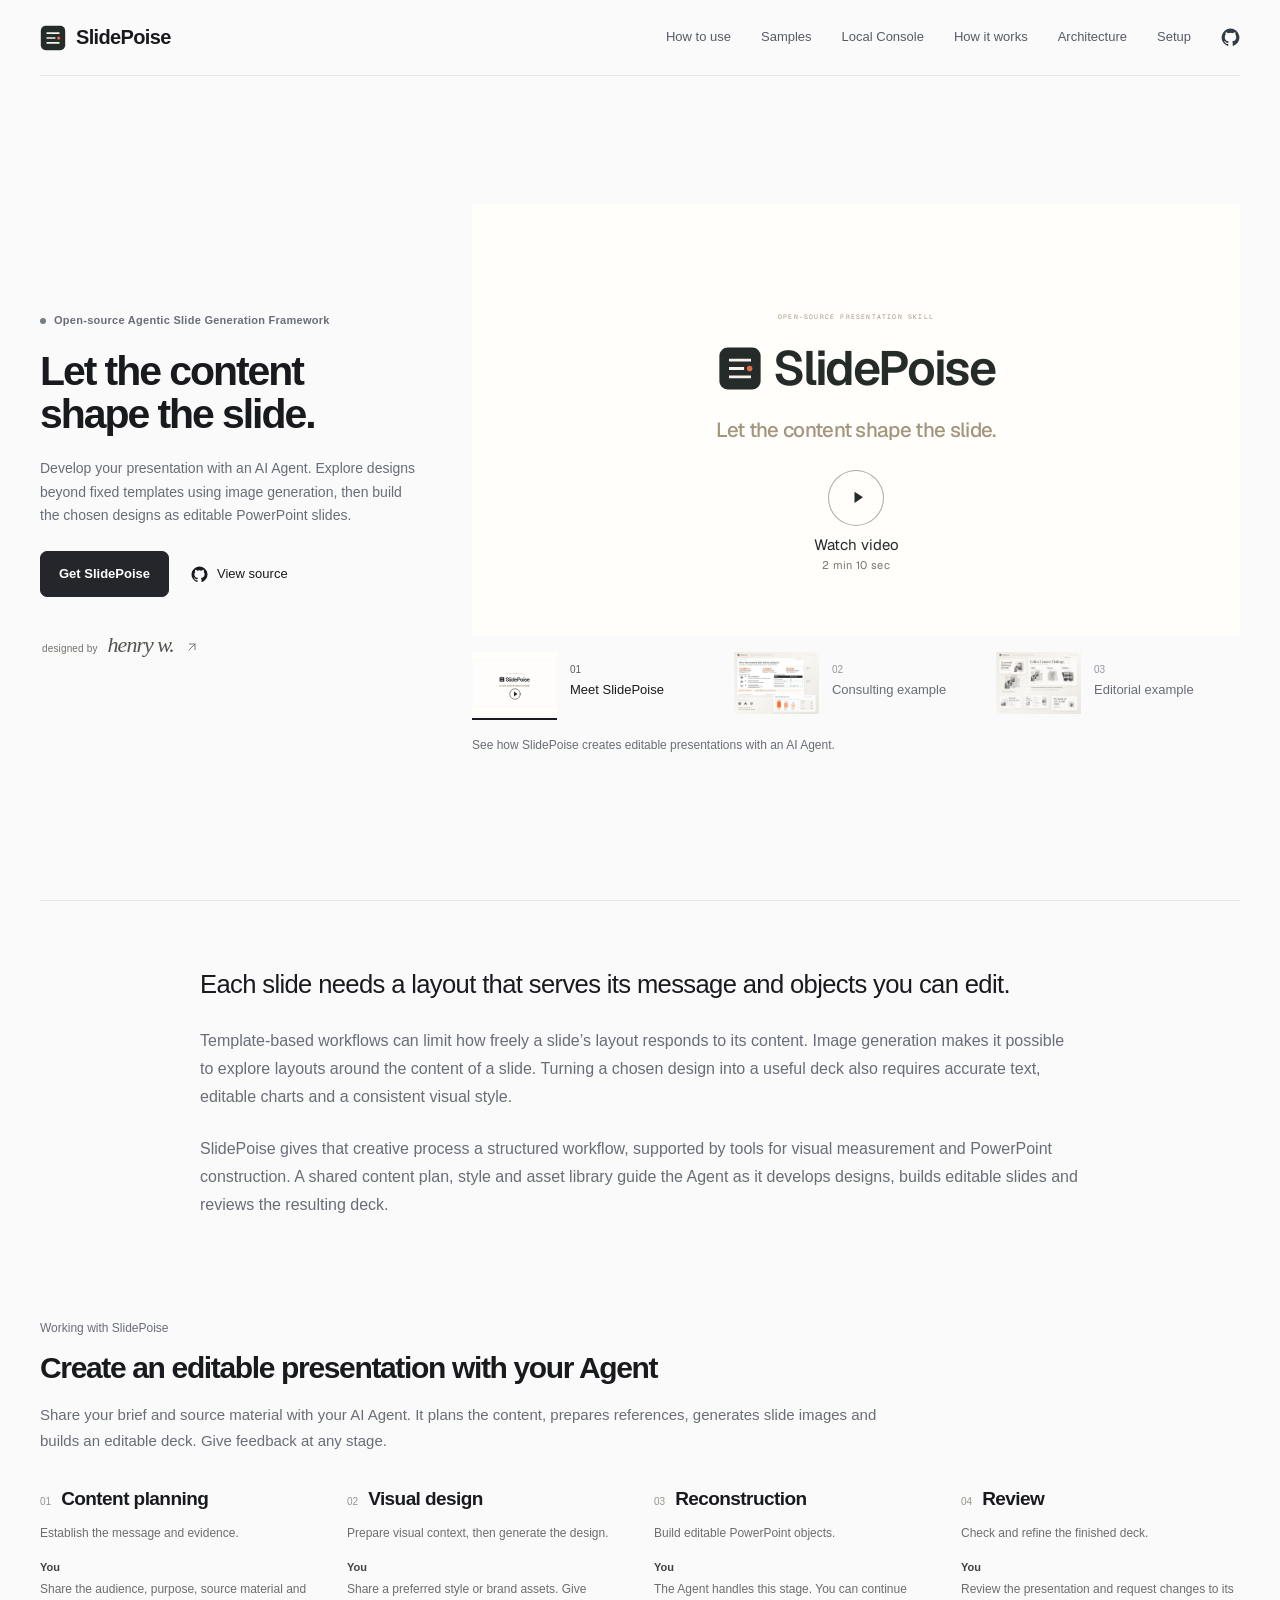
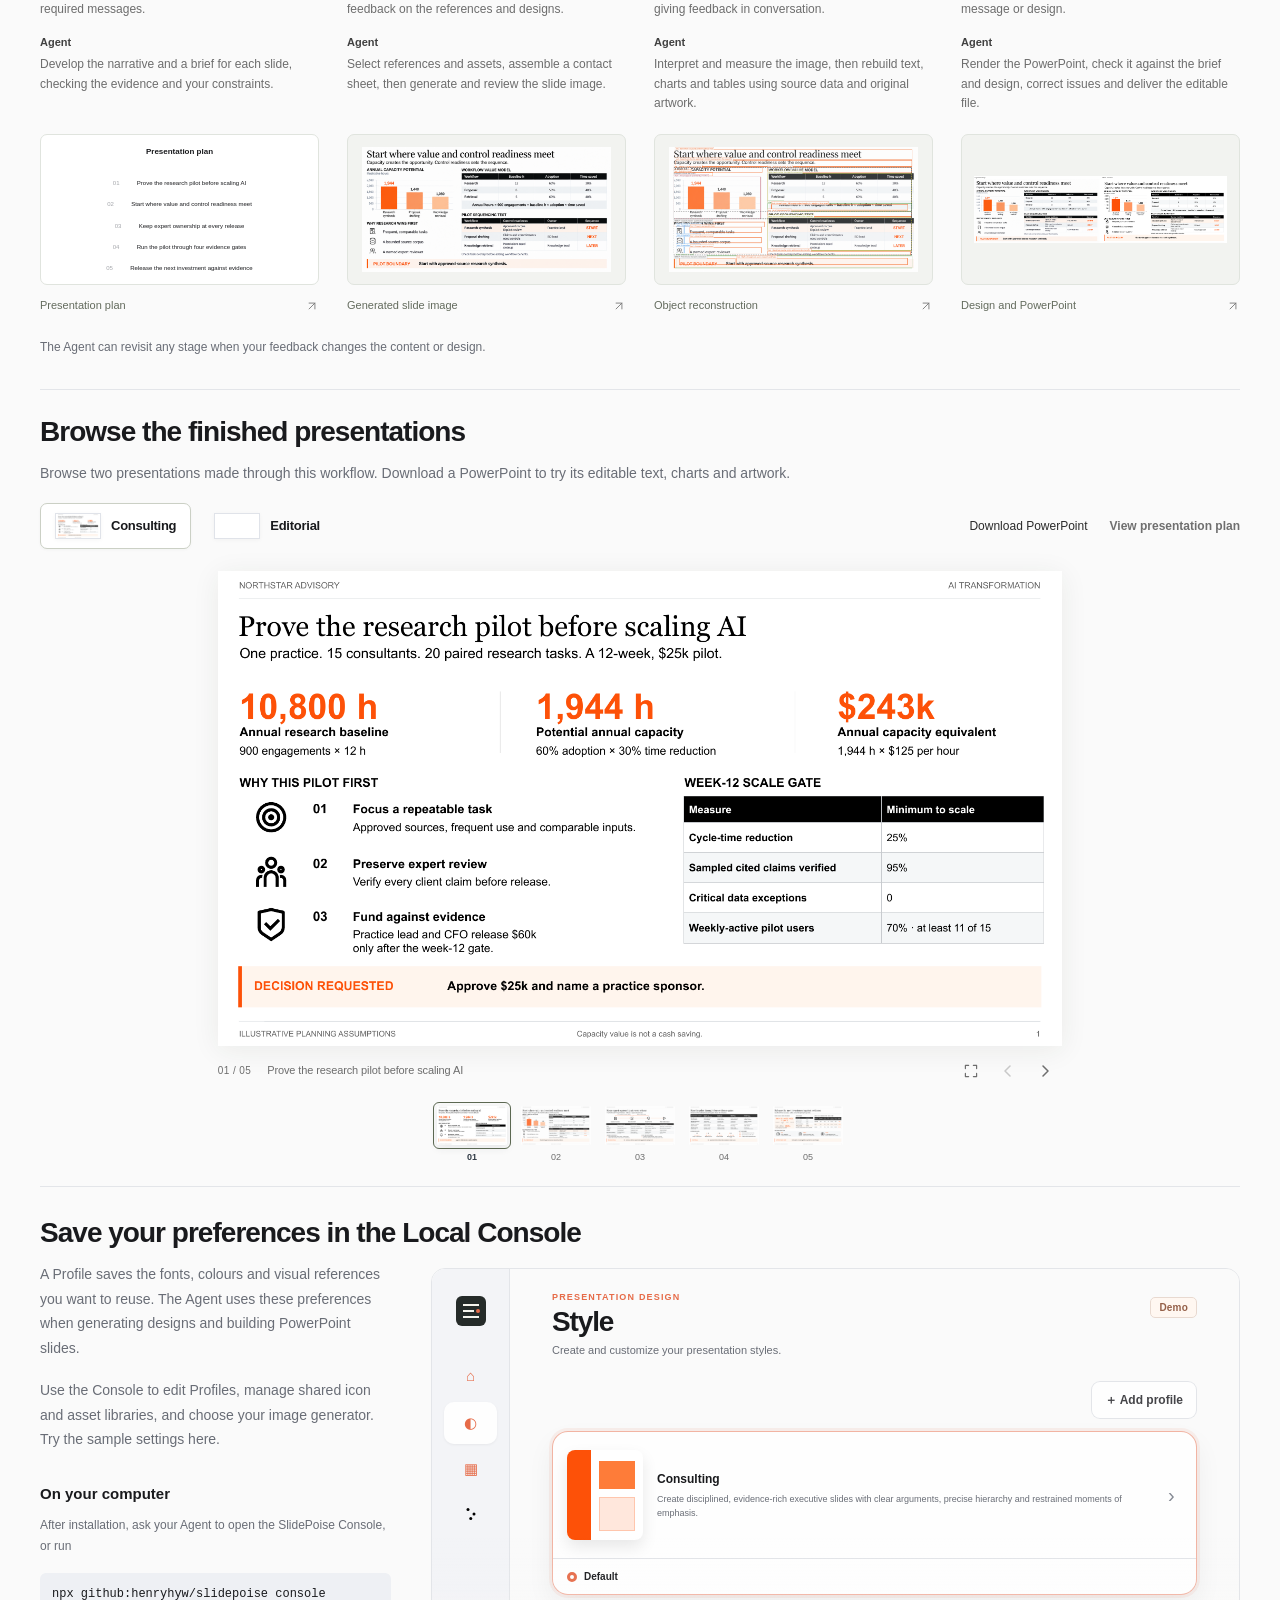
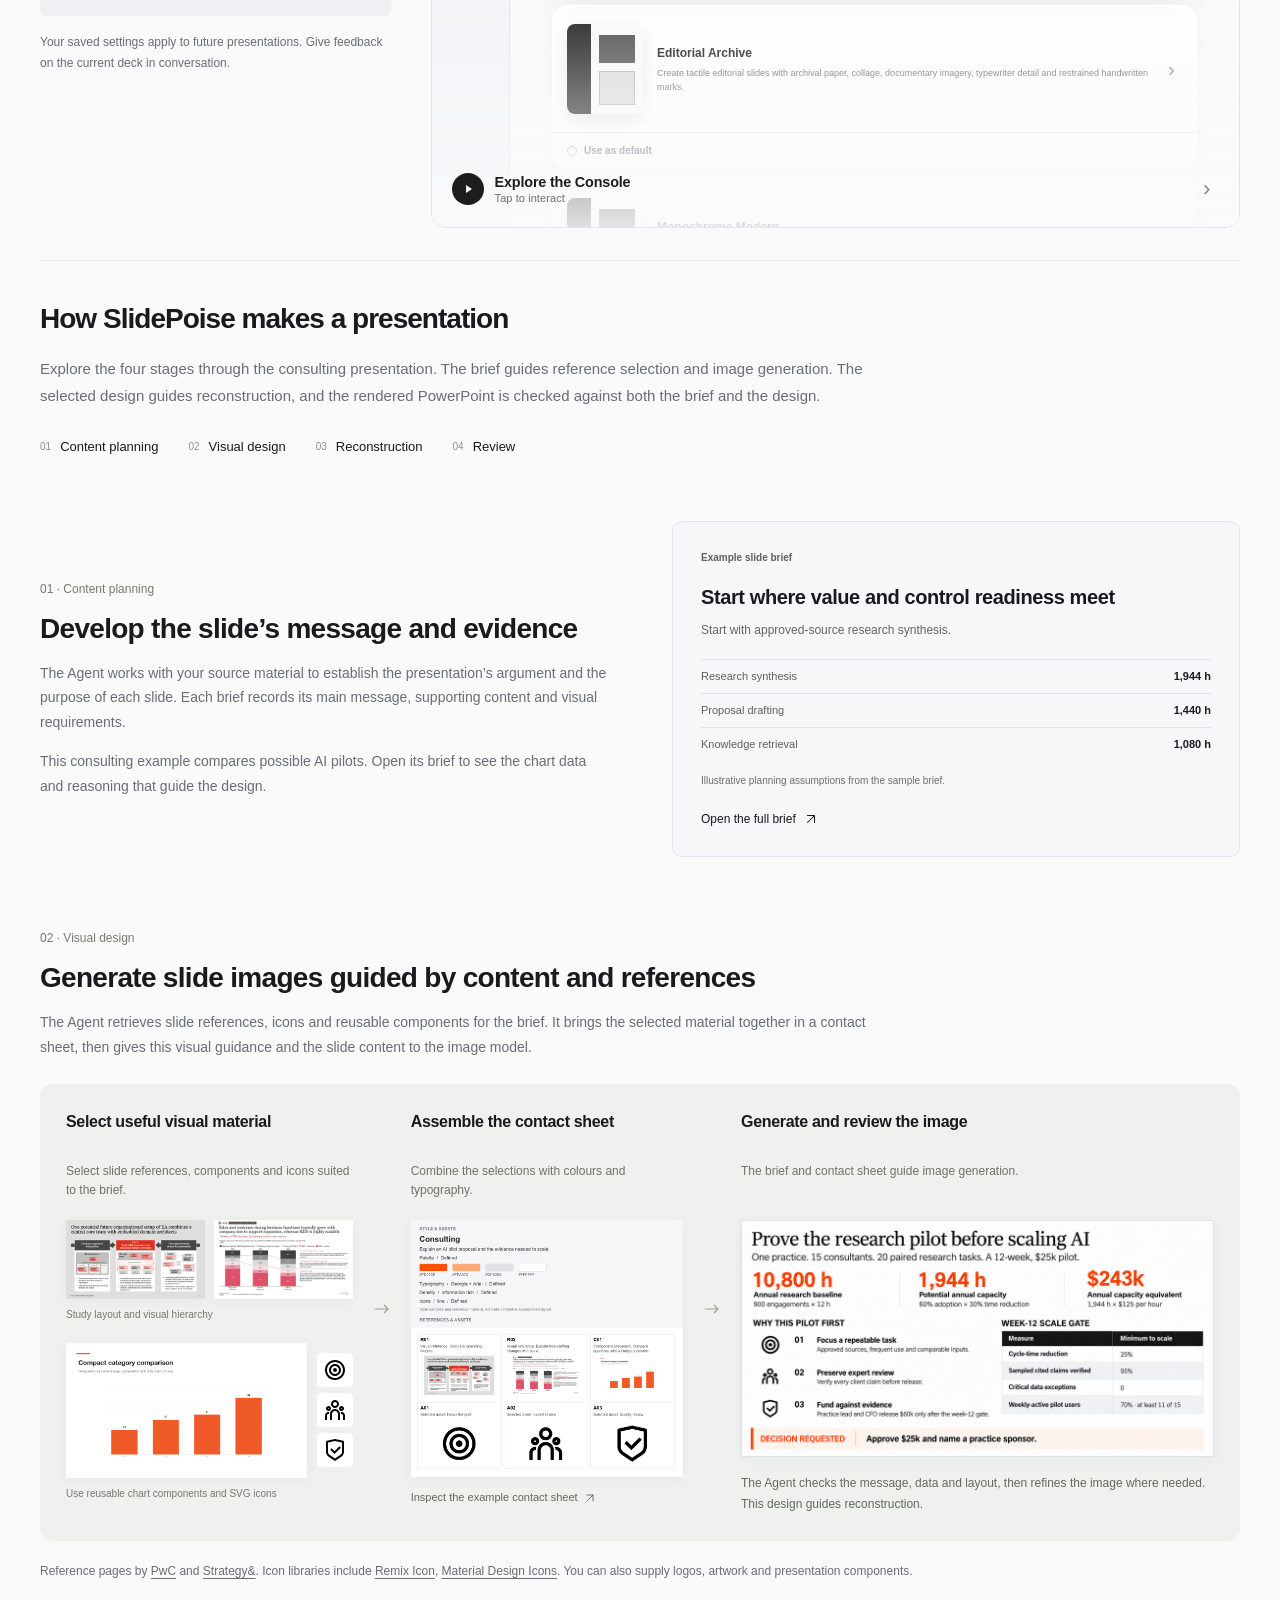
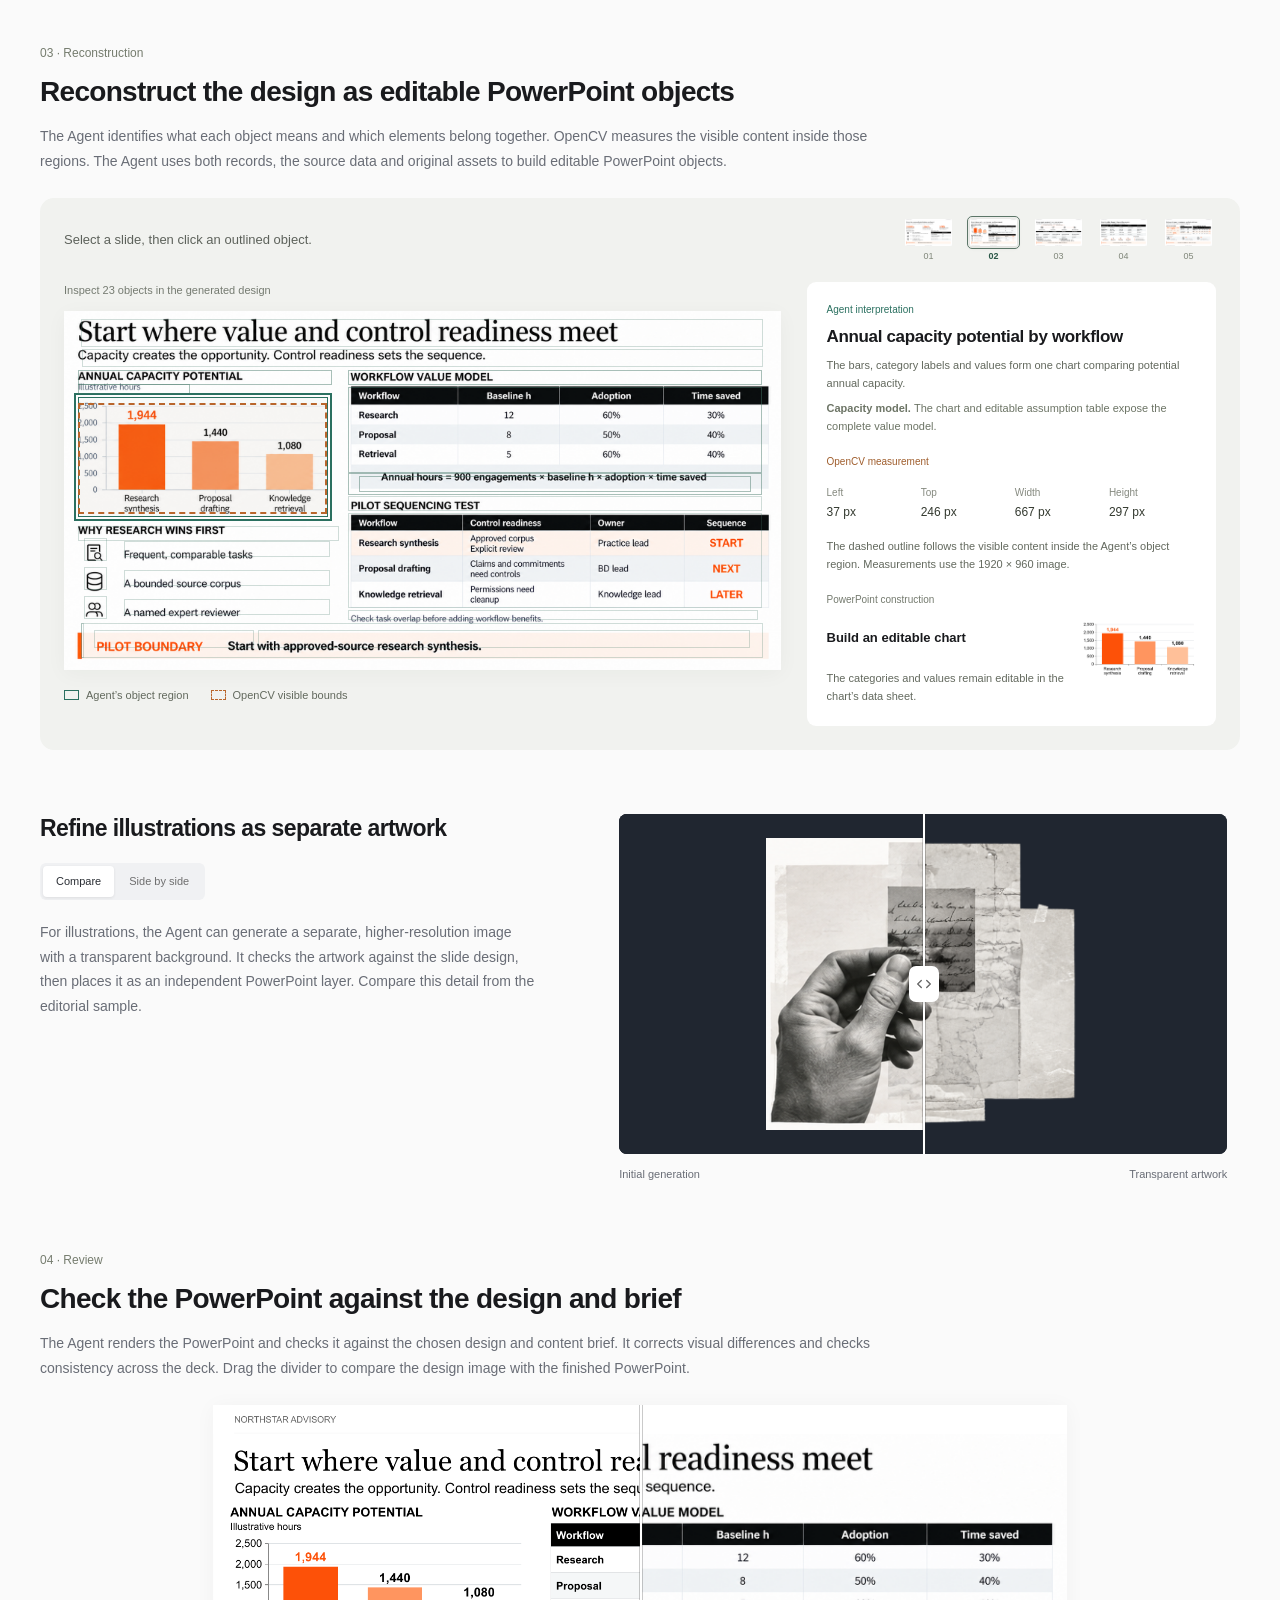
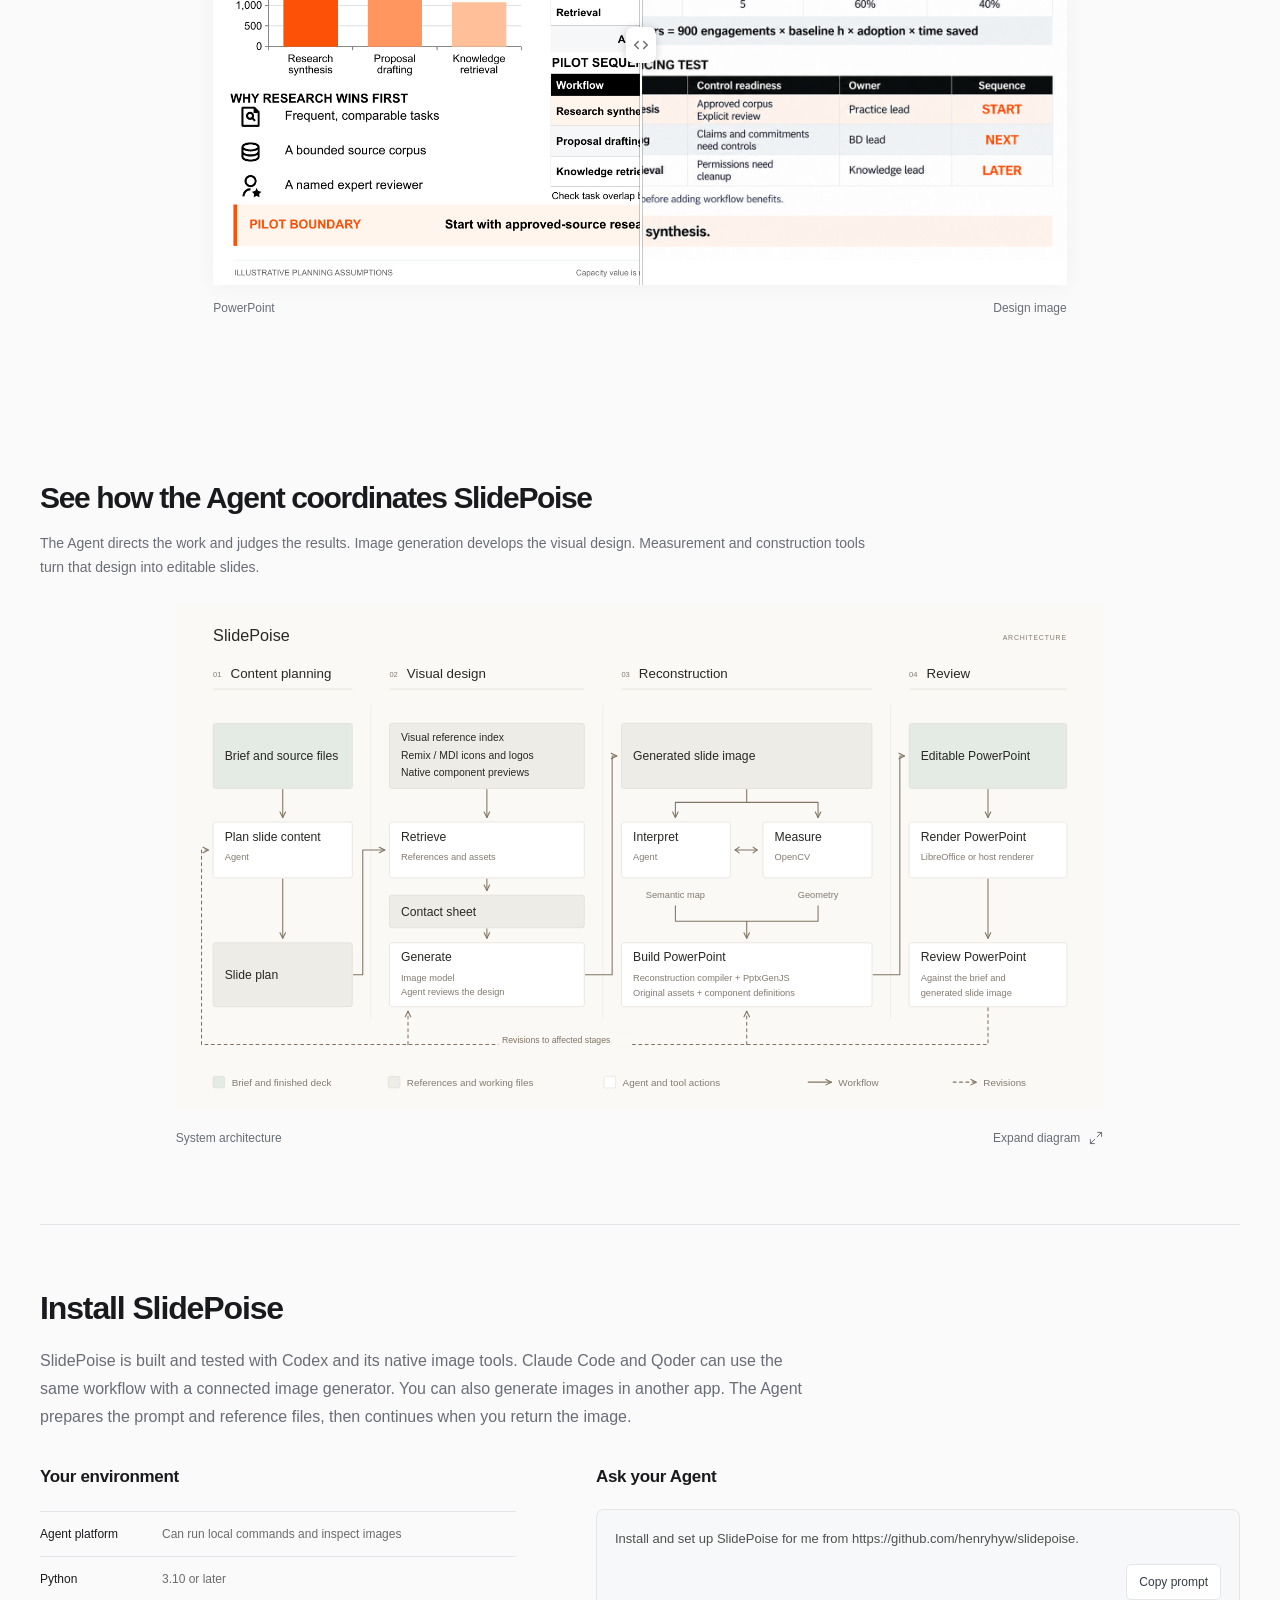
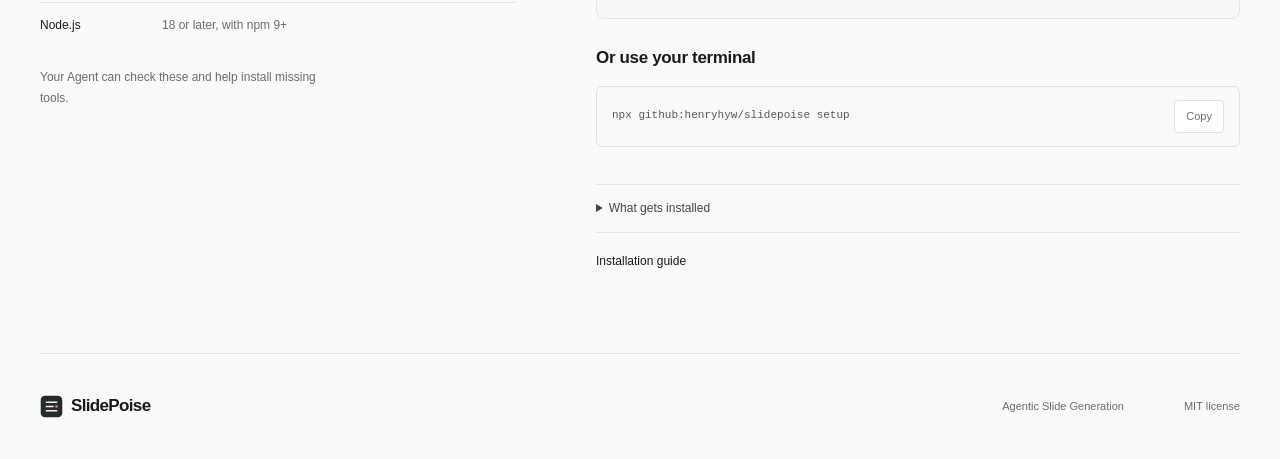
==== commit 19b70eb7: "Synchronize the maintained SlidePoise website" ====
--- a/index.html
+++ b/index.html
@@ -8,12 +8,12 @@
   <link rel="canonical" href="https://slidepoise.github.io/">
   <title>SlidePoise · Agentic Slide Generation</title>
   <link rel="icon" href="docs/site/mark.svg" type="image/svg+xml">
-  <link rel="stylesheet" href="docs/site/styles.css?v=b943390577f1">
+  <link rel="stylesheet" href="docs/site/styles.css?v=20261016-header-fix">
+  <link rel="stylesheet" href="docs/site/reader-story.css?v=20261016-header-fix">
   <link rel="stylesheet" href="docs/site/video-controls.css?v=20261005-fade">
   <link rel="stylesheet" href="/assets/video/slidepoise/cover.css?v=20261004">
   <link rel="stylesheet" href="docs/site/object-inspector.css?v=8ab3ff0c5c351406">
-  <script type="module" src="docs/site/app.mjs?v=20261015-drama3"></script>
-  <script type="module" src="docs/site/asset-explorer.mjs?v=20260921-icon-path"></script>
+  <script type="module" src="docs/site/app.mjs?v=20261016-header-fix"></script>
 </head>
 <body id="top">
   <a class="skip-link" href="#why-slidepoise">Skip to content</a>
@@ -21,9 +21,11 @@
     <div class="page-width header-inner">
       <a class="wordmark" href="#top" aria-label="SlidePoise home"><img src="docs/site/mark.svg" width="26" height="26" alt="">SlidePoise</a>
       <nav aria-label="Main navigation">
+        <a href="#using-slidepoise">How to use</a>
+        <a href="#examples">Samples</a>
+        <a href="#console">Local Console</a>
         <a href="#philosophy">How it works</a>
-        <a href="#examples">Samples</a>
-        <a href="#console">Styles</a>
+        <a href="#architecture">Architecture</a>
         <a href="#setup">Setup</a>
         <a class="github-link" href="https://github.com/henryhyw/slidepoise" target="_blank" rel="noopener" aria-label="SlidePoise on GitHub" title="GitHub"><svg class="github-icon" aria-hidden="true" viewBox="0 0 24 24"><path d="M12 .75a11.25 11.25 0 0 0-3.56 21.92c.56.1.77-.24.77-.54v-2.09c-3.14.68-3.8-1.33-3.8-1.33-.51-1.3-1.25-1.65-1.25-1.65-1.02-.7.08-.69.08-.69 1.13.08 1.72 1.16 1.72 1.16 1 1.72 2.63 1.22 3.27.93.1-.73.39-1.23.71-1.51-2.51-.29-5.15-1.26-5.15-5.57 0-1.23.44-2.24 1.16-3.03-.12-.28-.5-1.43.11-2.98 0 0 .95-.3 3.1 1.16a10.75 10.75 0 0 1 5.65 0c2.15-1.46 3.1-1.16 3.1-1.16.61 1.55.23 2.7.11 2.98.72.79 1.16 1.8 1.16 3.03 0 4.32-2.64 5.28-5.16 5.56.41.35.77 1.03.77 2.09v3.1c0 .3.2.65.78.54A11.25 11.25 0 0 0 12 .75Z"/></svg></a>
       </nav>
@@ -80,104 +82,129 @@
     <section id="why-slidepoise" class="motivation page-width" aria-label="Why SlidePoise">
       <div class="motivation-copy">
         <p class="motivation-lead">
-            Each slide needs a layout that serves its message and objects the author can edit.
+            Each slide needs a layout that serves its message and objects you can edit.
           </p>
         <p>
-            Image generation makes it possible to explore layouts around the content of a slide. Turning a chosen design into a useful deck also requires accurate text, editable charts and a consistent visual style.
+            Template-based workflows can limit how freely a slide’s layout responds to its content. Image generation makes it possible to explore layouts around the content of a slide. Turning a chosen design into a useful deck also requires accurate text, editable charts and a consistent visual style.
           </p>
         <p>SlidePoise gives that creative process a structured workflow, supported by tools for visual measurement and PowerPoint construction. A shared content plan, style and asset library guide the Agent as it develops designs, builds editable slides and reviews the resulting deck.</p>
       </div>
     </section>
 
+    <section id="using-slidepoise" class="usage-section page-width" aria-labelledby="usage-title">
+      <div class="usage-introduction"><p class="section-kicker">Working with SlidePoise</p><h2 id="usage-title">Create an editable presentation with your Agent</h2><p>Share your brief and source material with your AI Agent. It plans the content, prepares references, generates slide images and builds an editable deck. Give feedback at any stage.</p></div>
+      <nav class="workflow-stage-links" aria-label="The four stages"><button type="button" data-workflow-stage="plan">01 Content planning</button><button type="button" data-workflow-stage="design">02 Visual design</button><button type="button" data-workflow-stage="reconstruct">03 Reconstruction</button><button type="button" data-workflow-stage="review">04 Review</button></nav>
+      <div id="process-grid" class="workflow-grid"></div>
+      <p class="usage-followup">The Agent can revisit any stage when your feedback changes the content or design.</p>
+    </section>
+
+    <section id="examples" class="samples page-width" aria-labelledby="examples-title">
+      <div class="section-heading"><h2 id="examples-title">Browse the finished presentations</h2></div>
+      <p class="section-intro">Browse two presentations made through this workflow. Download a PowerPoint to try its editable text, charts and artwork.</p>
+      <div id="load-state" class="load-state" role="status">Loading the presentations…</div>
+      <div class="samples-container">
+<div class="sample-header">        <div id="project-grid" class="sample-chooser" role="group" aria-label="Choose a sample presentation"></div>          <div class="sample-actions"><div class="deck-description" hidden><p id="deck-summary"></p><p id="deck-note" class="fine-print" hidden></p></div><div id="deck-downloads" class="download-links" aria-label="Download sample PowerPoint"></div>          <button id="presentation-goal" class="presentation-goal" type="button" aria-label="View presentation plan" aria-haspopup="dialog"><span class="goal-label">View presentation plan</span><span id="presentation-goal-text"></span></button></div>
+</div>
+        <div id="studio" class="studio" aria-labelledby="viewer-title" tabindex="-1" hidden>
+          <div class="sr-only"><h3 id="viewer-title"></h3><span id="viewer-sample-meta"></span></div>
+
+          <div id="studio-frame" class="studio-frame" data-mode="rebuilt">
+
+        <div id="studio-workspace" class="studio-workspace">
+
+          <div class="canvas-column">
+            <div class="canvas-wrap">
+              <div id="slide-surface" class="slide-surface">
+                <img id="slide-preview" alt="" decoding="async">
+                <div id="slide-image-error" class="image-error" role="status" hidden>This slide image could not be loaded. Try another slide or reload the page.</div>
+              </div>
+            </div>
+          </div>
+
+        </div>
+        <div class="slide-caption"><div><span id="viewer-counter" class="slide-counter"></span><h3 id="slide-title"></h3></div><div class="slide-arrows"><button id="expand-viewer" class="tool-button icon-button" type="button" aria-label="Expand presentation viewer" aria-haspopup="dialog" aria-controls="viewer-dialog" aria-expanded="false" title="Expand viewer"><svg aria-hidden="true" viewBox="0 0 20 20"><path d="M7 3H3v4m10-4h4v4M3 13v4h4m10-4v4h-4"/></svg></button><button id="previous-slide" class="icon-button" type="button" aria-label="Previous slide"><svg aria-hidden="true" viewBox="0 0 20 20"><path d="m12 5-5 5 5 5"/></svg></button><button id="next-slide" class="icon-button" type="button" aria-label="Next slide"><svg aria-hidden="true" viewBox="0 0 20 20"><path d="m8 5 5 5-5 5"/></svg></button></div></div>
+          <div id="slide-strip" class="slide-strip" aria-label="Choose a slide"></div>
+      </div>
+
+        </div>
+      </div>
+    </section>
+
+    <section id="console" class="console-section page-width" aria-labelledby="console-title">
+      <div class="section-heading"><h2 id="console-title">Save your preferences in the Local Console</h2></div>
+      <div class="console-layout">
+        <div class="console-copy">
+          <p class="section-intro">A Profile saves the fonts, colours and visual references you want to reuse. The Agent uses these preferences when generating designs and building PowerPoint slides.</p>
+          <p>Use the Console to edit Profiles, manage shared icon and asset libraries, and choose your image generator. Try the sample settings here.</p>
+          <div class="console-launch"><h3>On your computer</h3><p>After installation, ask your Agent to open the SlidePoise Console, or run</p><code class="console-command">npx github:henryhyw/slidepoise console</code><p>Your saved settings apply to future presentations. Give feedback on the current deck in conversation.</p></div>
+        </div>
+        <div id="console-demo" class="console-demo">
+          <iframe id="console-frame" src="docs/site/console-demo/index.html#design" title="Interactive Console demo" sandbox="allow-scripts allow-forms" loading="lazy" tabindex="-1" inert></iframe>
+          <div class="demo-interaction-layer">
+            <button id="console-enter" class="demo-interaction-enter" type="button" aria-label="Open the Console interactive demo"><span class="demo-interaction-cue"><span class="demo-interaction-symbol" aria-hidden="true"><span></span></span><span class="demo-interaction-copy"><strong>Explore the Console</strong><span>Tap to interact</span></span><span class="demo-interaction-chevron" aria-hidden="true">›</span></span></button>
+            <div id="console-controls" class="demo-interaction-controls" hidden><button id="console-done" class="demo-interaction-done" type="button"><span class="demo-interaction-done-mark" aria-hidden="true"><i></i><i></i></span><span>Done</span></button></div>
+          </div>
+        </div>
+      </div>
+    </section>
+
     <section id="philosophy" class="philosophy page-width" aria-labelledby="philosophy-title">
-      <div class="section-heading architecture-heading"><h2 id="philosophy-title">How SlidePoise works</h2></div>
-      <p class="section-intro">Content planning establishes the argument and evidence. Visual design assembles references and assets on a contact sheet, generates a slide image and checks it against the brief. Reconstruction combines the Agent’s interpretation with OpenCV measurements to build editable PowerPoint objects. The final review checks the rendered PowerPoint for content, consistency and fidelity to the generated image.</p>
-      <figure id="architecture" class="system-architecture">
-        <button type="button" class="system-architecture-art" data-open-architecture aria-label="Enlarge SlidePoise architecture" aria-haspopup="dialog"><img src="/assets/img/projects/slidepoise-architecture-v1.svg?v=20261008-balanced-flow" width="1600" height="820" alt="Four stages of SlidePoise. Content planning, visual design with retrieval and generation, reconstruction with interpretation and measurement feeding the native build, and review of actual renders" loading="lazy" decoding="async"></button>
-        <figcaption><span>System architecture</span><button type="button" data-open-architecture aria-label="Enlarge SlidePoise architecture" aria-haspopup="dialog"><span>Expand diagram</span><svg viewBox="0 0 20 20" aria-hidden="true"><path d="M12 3h5v5M17 3l-5.5 5.5M8 17H3v-5m0 5 5.5-5.5"/></svg></button></figcaption>
-      </figure>
+      <div class="section-heading architecture-heading"><h2 id="philosophy-title">How SlidePoise makes a presentation</h2></div>
+      <p class="section-intro">Explore the four stages through the consulting presentation. The brief guides reference selection and image generation. The selected design guides reconstruction, and the rendered PowerPoint is checked against both the brief and the design.</p>
+      <nav class="chapter-navigation" aria-label="Presentation workflow">
+        <a href="#plan-content"><span>01</span> Content planning</a><a href="#design-slides"><span>02</span> Visual design</a><a href="#build-slides"><span>03</span> Reconstruction</a><a href="#review-slide"><span>04</span> Review</a>
+      </nav>
       <div id="walkthrough-loading" class="load-state" role="status">Loading the design example…</div>
       <div id="walkthrough" class="walkthrough" hidden>
-        <article class="walkthrough-step">
-          <div class="walkthrough-heading"><h3>Plan the message, retrieve references and explore the design</h3><p class="subsection-intro">The Agent defines each slide’s message and evidence, then retrieves useful references, icons, logos or native component previews. A contact sheet brings those visual inputs together for image generation. The Agent reviews the resulting image for content, readability and layout before reconstruction. Open the sample plan to see the content and instructions behind its design.</p></div>
-          <div class="design-demonstration">
-            <button id="walkthrough-brief" class="content-card argument-panel" type="button" aria-label="Open the slide brief" aria-haspopup="dialog"><span class="actor-label">Agent · Slide plan</span><strong id="walkthrough-message" class="argument-message"></strong><span id="walkthrough-decision" class="argument-decision"></span><span id="walkthrough-support" class="argument-support"></span><span class="evidence-note">Illustrative planning assumptions from the sample brief.</span></button>
-            <span class="flow-connector" aria-hidden="true"><svg viewBox="0 0 24 24"><path d="M3 12h17m-5-5 5 5-5 5"/></svg></span>
-            <button id="walkthrough-target-open" class="content-card composition-panel" type="button" aria-label="Enlarge the AI-generated design" aria-haspopup="dialog"><span class="actor-label">Image generation · Composition</span><span class="composition-image"><img id="walkthrough-target" alt="" loading="lazy" decoding="async"><span id="walkthrough-chart-region" class="walkthrough-chart-region" aria-hidden="true"></span></span><span class="evidence-note">Shared headers and footers are added in PowerPoint after reconstruction.</span></button>
-          </div>
-        </article>
-        <article class="walkthrough-step reconstruction-step">
-          <div class="walkthrough-heading"><h3>Reconstruct the design as editable objects</h3><p class="subsection-intro">Once a design is chosen, its contents need to become PowerPoint objects. The Agent identifies what each element represents and which elements belong together. In this example, the bars, labels and values form one chart. OpenCV, a computer-vision library, measures its geometry so the renderer can rebuild it as an editable chart linked to its data.</p>
-      <p class="architecture-review subsection-intro">Interpretation and measurement work together. The Agent reviews the measured regions and refines object boundaries when needed. The native build combines both inputs, then the Agent inspects the rendered slide and corrects any loss of meaning or visual fidelity.</p>
-          </div>
-          <div class="reconstruction-demonstration">
-            <span class="sr-only">Agent interpretation and OpenCV measurements are combined to build the editable PowerPoint chart.</span>
-            <span class="reconstruction-join" aria-hidden="true"><i></i></span>
-            <button id="walkthrough-semantic-open" class="content-card reconstruction-evidence" type="button" aria-label="Enlarge the chart interpretation" aria-haspopup="dialog"><span class="actor-label">Agent · Chart interpretation</span><span id="walkthrough-semantic-crop" class="explanation-graphic"></span><span id="walkthrough-semantic-caption" class="evidence-caption"></span></button>
-            <button id="walkthrough-measurement-open" class="content-card reconstruction-evidence" type="button" aria-label="Enlarge the chart measurements" aria-haspopup="dialog"><span class="actor-label">OpenCV · Pixel measurement</span><span id="walkthrough-measurement-crop" class="explanation-graphic"></span><span id="walkthrough-measurement-caption" class="evidence-caption"></span></button>
-            <button id="walkthrough-native-open" class="content-card reconstruction-evidence native-outcome" type="button" aria-label="Inspect this chart in the editable PowerPoint"><span class="actor-label">PowerPoint · Editable chart</span><span id="walkthrough-native-crop" class="evidence-crop"><img id="walkthrough-native-image" alt="" loading="lazy" decoding="async"></span><span class="evidence-caption">Inspect the chart’s editable series and values.</span></button>
-          </div>
-        </article>
-      </div>
-      <article class="asset-system asset-library-system" aria-labelledby="asset-system-title">
-        <div class="asset-context">
+        <article id="plan-content" class="workflow-chapter plan-chapter">
+          <div class="walkthrough-heading"><p class="chapter-number">01 · Content planning</p><h3>Develop the slide’s message and evidence</h3><p class="subsection-intro">The Agent works with your source material to establish the presentation’s argument and the purpose of each slide. Each brief records its main message, supporting content and visual requirements.</p><p class="subsection-intro">This consulting example compares possible AI pilots. Open its brief to see the chart data and reasoning that guide the design.</p></div>
+            <button id="walkthrough-brief" class="content-card argument-panel" type="button" aria-label="Open the slide brief" aria-haspopup="dialog"><span class="actor-label">Example slide brief</span><strong id="walkthrough-message" class="argument-message"></strong><span id="walkthrough-decision" class="argument-decision"></span><span id="walkthrough-support" class="argument-support"></span><span class="evidence-note">Illustrative planning assumptions from the sample brief.</span><span class="card-action">Open the full brief <svg aria-hidden="true" viewBox="0 0 20 20"><path d="M5 15 15 5M5 5h10v10"/></svg></span></button>
+        </article>
+        <article id="design-slides" class="workflow-chapter design-chapter">
+          <div class="walkthrough-heading"><p class="chapter-number">02 · Visual design</p><h3>Generate slide images guided by content and references</h3><p class="subsection-intro">The Agent retrieves slide references, icons and reusable components for the brief. It brings the selected material together in a contact sheet, then gives this visual guidance and the slide content to the image model.</p></div>
+          <div class="design-flow">
+            <div class="design-inputs">
+              <h4>Select useful visual material</h4><p class="design-flow-copy">Select slide references, components and icons suited to the brief.</p>
+              <div class="design-reference-grid">
+                <button type="button" data-design-resource="a0139f775f12.png" data-resource-title="Compare operating models" data-resource-description="PwC · Enterprise architecture in an agile world, page 9. The aligned option panels offer a reference for comparing alternatives." aria-label="Inspect the operating model reference" aria-haspopup="dialog"><img src="docs/site/assets/contact-sheet/a0139f775f12.png" alt="Published PwC slide comparing three operating models" loading="lazy"></button>
+                <button type="button" data-design-resource="b73540cac768.png" data-resource-title="Explain staffing changes" data-resource-description="Strategy&amp; · B2B SaaS Publication 2024, page 23. Stacked columns connect the staffing mix with explanatory notes." aria-label="Inspect the staffing reference" aria-haspopup="dialog"><img src="docs/site/assets/contact-sheet/b73540cac768.png" alt="Published Strategy&amp; slide showing staffing mix across company stages" loading="lazy"></button>
+              </div>
+              <p class="design-small-label">Study layout and visual hierarchy</p>
+              <div class="design-component-row">
+                <button class="design-component" type="button" data-design-resource="column-chart.png" data-resource-title="Adapt a native chart component" data-resource-description="This compact column chart provides an editable PowerPoint component. The Agent adapts its data, labels and proportions for the slide." aria-label="Inspect the column chart component" aria-haspopup="dialog"><img src="docs/site/assets/contact-sheet/column-chart.png" alt="Compact orange column chart component" loading="lazy"></button>
+                <div class="design-icons">
+                  <button type="button" data-design-icon="focus-2-line.svg" data-icon-label="Focus" aria-label="Inspect the focus icon" aria-haspopup="dialog"><img src="docs/site/assets/remix/focus-2-line.svg" alt="" width="26" height="26"></button>
+                  <button type="button" data-design-icon="team-line.svg" data-icon-label="Team" aria-label="Inspect the team icon" aria-haspopup="dialog"><img src="docs/site/assets/remix/team-line.svg" alt="" width="26" height="26"></button>
+                  <button type="button" data-design-icon="shield-check-line.svg" data-icon-label="Review" aria-label="Inspect the review icon" aria-haspopup="dialog"><img src="docs/site/assets/remix/shield-check-line.svg" alt="" width="26" height="26"></button>
+                </div>
+              </div>
+              <p class="design-small-label">Use reusable chart components and SVG icons</p>
+            </div>
+            <span class="design-flow-arrow" aria-hidden="true"><svg viewBox="0 0 24 24"><path d="M3 12h17m-5-5 5 5-5 5"/></svg></span>
+            <figure id="contact-sheet" class="design-context">
+              <h4>Assemble the contact sheet</h4><p class="design-flow-copy">Combine the selections with colours and typography.</p>
+              <button id="contact-sheet-open" type="button" aria-label="Enlarge the generation contact sheet" aria-haspopup="dialog"><img src="docs/site/assets/contact-sheet/generation-contact-sheet.png?v=20261016-video" width="1038" height="978" alt="Example contact sheet combining the selected references, chart component, icons and style" loading="lazy"></button>
+              <figcaption><button id="contact-sheet-expand" type="button" aria-haspopup="dialog">Inspect the example contact sheet <svg viewBox="0 0 20 20" aria-hidden="true"><path d="M5 15 15 5M5 5h10v10"/></svg></button></figcaption>
+            </figure>
+            <span class="design-flow-arrow" aria-hidden="true"><svg viewBox="0 0 24 24"><path d="M3 12h17m-5-5 5 5-5 5"/></svg></span>
+            <div class="design-output">
+              <h4>Generate and review the image</h4><p class="design-flow-copy">The brief and contact sheet guide image generation.</p>
+              <button id="walkthrough-target-open" type="button" aria-label="Enlarge the AI-generated design" aria-haspopup="dialog"><span class="composition-image"><img id="walkthrough-target" alt="" loading="lazy" decoding="async"></span></button>
+              <p class="design-review-note">The Agent checks the message, data and layout, then refines the image where needed. This design guides reconstruction.</p>
+            </div>
+          </div>
+          <p class="design-library-note">Reference pages by <a href="https://www.pwc.de/de/strategie-organisation-prozesse-systeme/pwc-enterprise-architecture-in-an-agile-world.pdf" target="_blank" rel="noopener">PwC</a> and <a href="https://www.pwc.no/no/publikasjoner/strategyand-desember-b2b-saas-2024.pdf" target="_blank" rel="noopener">Strategy&amp;</a>. Icon libraries include <a href="https://remixicon.com/" target="_blank" rel="noopener">Remix Icon</a>, <a href="https://icon-sets.iconify.design/mdi/" target="_blank" rel="noopener">Material Design Icons</a>. You can also supply logos, artwork and presentation components.</p>
+        </article>
+        <article id="build-slides" class="workflow-chapter build-chapter">
+          <div class="walkthrough-heading"><p class="chapter-number">03 · Reconstruction</p><h3>Reconstruct the design as editable PowerPoint objects</h3><p class="subsection-intro">The Agent identifies what each object means and which elements belong together. OpenCV measures the visible content inside those regions. The Agent uses both records, the source data and original assets to build editable PowerPoint objects.</p></div>
+          <div id="reconstruction-lab" class="reconstruction-lab">
+            <div class="lab-heading"><p>Select a slide, then click an outlined object.</p><div class="lab-slide-choices" role="group" aria-label="Choose a slide to reconstruct"></div></div><p class="lab-selection-status sr-only" role="status"></p>
+            <div class="lab-layout"><div class="lab-source"><div class="lab-object-choices" role="group" aria-label="Choose an object to explore"></div><p class="lab-source-label">Design image</p><div class="lab-source-canvas"><img class="lab-source-image" alt="" loading="lazy"><div class="lab-hotspots"></div></div><div class="lab-legend" aria-label="Slide outline legend"><span><i class="lab-key-agent" aria-hidden="true"></i>Agent’s object region</span><span><i class="lab-key-cv" aria-hidden="true"></i>OpenCV visible bounds</span></div></div><div class="lab-result" aria-live="polite"></div></div>
+          </div>
+      <article class="illustration-system" aria-labelledby="illustration-system-title">
         <div class="walkthrough-heading asset-system-copy">
-          <h3 id="asset-system-title">Retrieve resources that help the slide communicate</h3>
-          <p>The Agent searches by what a slide needs to explain. Visual references inform composition, icons clarify roles, and exact logos identify organisations or products. Native components pair recorded previews with reusable construction guidance. Selected previews guide generation, and the chosen artwork and native definitions carry through to reconstruction. Choose a sample below to explore its icons.</p>
-        </div>
-        <div class="asset-source-options">
-          <details><summary><strong>Visual reference library</strong><span>Composition and communication precedents</span></summary><p>The Agent retrieves indexed pages by message, structure and relationships, then inspects them before selection. Source details distinguish published or private originals from generated examples. Manage and search the same library in the Console.</p></details>
-          <details><summary><strong>Remix Icon</strong><span>Open-source icons</span></summary><p>Fine is the default treatment for outline icons. It reduces their visual weight while preserving their proportions. The Agent compares outline and filled versions at the intended slide size. Original SVGs remain available.</p><a href="https://remixicon.com/" target="_blank" rel="noopener">Browse Remix Icon</a></details>
-          <details><summary><strong>Material Design Icons</strong><span>Open-source icons through Iconify</span></summary><p>The Agent can also retrieve MDI icons through Iconify. Fine outlines use the same treatment as Remix Fine, and the Agent checks their visual weight together on the slide. Solid and brand icons retain their original geometry.</p><a href="https://icon-sets.iconify.design/mdi/" target="_blank" rel="noopener">Browse Material Design Icons</a></details>
-          <details><summary><strong>Wikimedia Commons</strong><span>Logos and public images</span></summary><p>The Agent finds images and logos, checks that they match the requested subject and reviews their usage terms.</p><a href="https://commons.wikimedia.org/" target="_blank" rel="noopener">Visit Wikimedia Commons</a></details>
-          <details><summary><strong>Your Library Sets</strong><span>Your artwork and components</span></summary><p>Store your own artwork and native components for reuse. Components keep their editable source, selected page, recorded preview and adaptation guidance. The Agent adapts supported chart and table definitions to your content and reconstructs other structures as native objects.</p></details>
-        </div>
-        </div>
-        <section id="contact-sheet" class="contact-sheet-example" aria-labelledby="contact-sheet-title">
-          <figure class="contact-sheet-preview">
-            <button id="contact-sheet-open" type="button" aria-label="Enlarge the generation contact sheet" aria-haspopup="dialog"><img src="docs/site/assets/contact-sheet/generation-contact-sheet.png" width="1038" height="978" alt="Example contact sheet with consulting style guidance, two public reference slides, a native chart preview and three Remix icons" loading="lazy" decoding="async"></button>
-            <figcaption><span>Example generation input</span><button id="contact-sheet-expand" type="button" aria-haspopup="dialog">Expand contact sheet</button></figcaption>
-          </figure>
-          <div class="contact-sheet-copy">
-            <h4 id="contact-sheet-title">See the visual inputs before generation</h4>
-            <p>A contact sheet places the chosen style beside the selected references and assets. You can inspect the same visual material supplied to the image model.</p>
-            <p>This example combines two public consulting references, a native chart component and three Remix icons. Their labels connect each preview to its role and original source.</p>
-            <p class="contact-sheet-sources">References from <a href="https://www.pwc.de/de/strategie-organisation-prozesse-systeme/pwc-enterprise-architecture-in-an-agile-world.pdf" target="_blank" rel="noopener">PwC</a> and <a href="https://www.pwc.no/no/publikasjoner/strategyand-desember-b2b-saas-2024.pdf" target="_blank" rel="noopener">Strategy&amp;</a>. Icons from <a href="https://remixicon.com/" target="_blank" rel="noopener">Remix Icon</a>.</p>
-          </div>
-        </section>
-        <div class="asset-decisions" id="asset-decisions">
-          <div class="asset-case-header"><span>Slides from the consulting sample</span><div class="asset-cases" role="tablist" aria-label="Slides from the consulting sample">
-            <button id="asset-case-0" role="tab" aria-selected="true" aria-controls="asset-case-panel" data-asset-case="0" aria-label="Slide 2 of the consulting sample"><img src="examples/consulting-ai-transformation/assets/s02-opportunities-render.png" alt="" width="160" height="90" loading="lazy"><span>Slide 2</span></button>
-            <button id="asset-case-1" role="tab" aria-selected="false" aria-controls="asset-case-panel" data-asset-case="1" tabindex="-1" aria-label="Slide 3 of the consulting sample"><img src="examples/consulting-ai-transformation/assets/s03-operating-model-render.png" alt="" width="160" height="90" loading="lazy"><span>Slide 3</span></button>
-            <button id="asset-case-2" role="tab" aria-selected="false" aria-controls="asset-case-panel" data-asset-case="2" tabindex="-1" aria-label="Slide 4 of the consulting sample"><img src="examples/consulting-ai-transformation/assets/s04-delivery-roadmap-render.png" alt="" width="160" height="90" loading="lazy"><span>Slide 4</span></button>
-          </div></div>
-          <div class="asset-intent"><span class="asset-intent-label">What this slide needs to communicate</span><h4 id="asset-brief">Explain why research synthesis is the strongest first AI pilot.</h4></div>
-          <div id="asset-case-panel" class="asset-case-panel" role="tabpanel" aria-labelledby="asset-case-0" aria-busy="true">
-            <figure class="asset-result">
-              <div class="asset-result-surface">
-                <img id="asset-result-image" src="examples/consulting-ai-transformation/assets/s02-opportunities-render.png" alt="The reconstructed pilot selection slide" loading="lazy" width="1600" height="900">
-                <a id="asset-result-link" class="asset-result-link" href="?deck=consulting-ai-transformation&amp;slide=s02-opportunities&amp;view=rebuilt#studio-frame" data-sample-slide="s02-opportunities" aria-label="Inspect the pilot selection slide"><span>Open slide <svg viewBox="0 0 20 20" aria-hidden="true"><path d="m8 5 5 5-5 5"/></svg></span></a>
-                <div id="asset-result-highlights" class="asset-result-highlights" aria-label="Assets selected by the Agent"></div>
-              </div>
-              <figcaption id="asset-case-decision" aria-live="polite"></figcaption>
-            </figure>
-            <div class="asset-library-stage">
-              <div class="asset-library-heading"><a href="https://remixicon.com/" target="_blank" rel="noopener">Remix Icon</a><span>Built-in library</span></div>
-              <div id="asset-library-grid" class="asset-library-grid" role="list" aria-label="Inspect icons in the library"></div>
-              <span id="asset-library-count" class="asset-library-count" aria-live="polite"></span>
-            </div>
-          </div>
-        </div>
-        <div id="asset-icon-inspector" class="asset-icon-inspector" popover="auto" role="dialog" aria-labelledby="asset-inspector-name">
-          <button id="asset-inspector-close" class="icon-button" type="button" aria-label="Close icon preview"><svg viewBox="0 0 20 20" aria-hidden="true"><path d="m5 5 10 10M15 5 5 15"/></svg></button>
-          <div class="asset-inspector-art"><img id="asset-inspector-image" alt=""></div>
-          <strong id="asset-inspector-name"></strong><span>Remix Icon · SVG</span><p id="asset-inspector-use"></p>
-        </div>
-      </article>
-      <article class="asset-system illustration-system" aria-labelledby="illustration-system-title">
-        <div class="walkthrough-heading asset-system-copy">
-          <div class="illustration-heading"><h3 id="illustration-system-title">Refine illustrations as separate artwork</h3><div class="mode-controls" role="group" aria-label="Artwork view"><button type="button" data-artwork-view="compare" aria-pressed="true">Compare</button><button type="button" data-artwork-view="side-by-side" aria-pressed="false">Side by side</button></div></div>
-          <p>Small illustrations can lose detail when generated as part of a full slide. The Agent can regenerate an illustration at higher resolution with a transparent background, then check it against the original design before placing it in PowerPoint. Drag the divider to compare the initial illustration with the regenerated version.</p>
+          <div class="illustration-heading"><h4 id="illustration-system-title">Refine illustrations as separate artwork</h4><div class="mode-controls" role="group" aria-label="Artwork view"><button type="button" data-artwork-view="compare" aria-pressed="true">Compare</button><button type="button" data-artwork-view="side-by-side" aria-pressed="false">Side by side</button></div></div>
+          <p>For illustrations, the Agent can generate a separate, higher-resolution image with a transparent background. It checks the artwork against the slide design, then places it as an independent PowerPoint layer. Compare this detail from the editorial sample.</p>
         </div>
         <div id="illustration-pair" class="illustration-comparison" hidden>
           <figure><div class="illustration-surface"><img src="docs/site/assets/illustration-source.png" alt="A hand holding a handwritten paper fragment, cropped from the generated slide" width="412" height="383" loading="lazy"></div><figcaption><strong>Initial generation</strong><span>412 × 383 pixels</span></figcaption></figure>
@@ -194,77 +221,19 @@
           <figcaption><span>Initial generation</span><span>Transparent artwork</span></figcaption>
         </figure>
       </article>
-
-    <div id="process" class="process" aria-labelledby="process-title">
-      <div class="section-heading"><h3 id="process-title">Working with SlidePoise</h3></div>
-      <p class="section-intro">Start with the audience, purpose and source material. Choose how closely you want to collaborate. The Agent handles retrieval, reconstruction and technical checks, and brings you into decisions when your direction matters. Each stage below separates your contribution from the work the Agent performs.</p>
-      <div id="process-grid" class="workflow-grid"></div>
-    </div>
-    </section>
-
-    <section id="examples" class="samples page-width" aria-labelledby="examples-title">
-      <div class="section-heading"><h2 id="examples-title">Sample presentations</h2></div>
-      <p class="section-intro">Browse the sample decks and open their plans to see what each presentation was intended to communicate. Compare the AI-generated designs with the rendered PowerPoint slides, or select an object in the PowerPoint view to inspect its text, chart data or shape.</p>
-      <div id="load-state" class="load-state" role="status">Loading the presentations…</div>
-      <div class="samples-container">
-        <div id="project-grid" class="sample-chooser" role="group" aria-label="Choose a sample presentation"></div>
-        <div id="studio" class="studio" aria-labelledby="viewer-title" tabindex="-1" hidden>
-          <div class="sr-only"><h3 id="viewer-title"></h3><span id="viewer-sample-meta"></span></div>
-          <button id="presentation-goal" class="presentation-goal" type="button" aria-label="View presentation plan" aria-haspopup="dialog"><span class="goal-label">Plan</span><span id="presentation-goal-text"></span></button>
-          <div id="studio-frame" class="studio-frame" data-mode="rebuilt">
-        <div class="viewer-toolbar">
-          <div class="mode-controls" role="group" aria-label="Slide view"><button type="button" data-mode="rebuilt" aria-pressed="true">Editable PowerPoint</button><button type="button" data-mode="compare" aria-pressed="false">Compare</button><button type="button" data-mode="target" aria-pressed="false">AI-generated design</button><button type="button" data-mode="semantic" aria-pressed="false">Element groups</button><button type="button" data-mode="measurements" aria-pressed="false">OpenCV measurements</button></div>
-          <p id="viewer-mode-help" class="toolbar-hint">Read-only · Select an object</p>
-          <div class="viewer-tools"><button id="object-toggle" class="tool-button" type="button" aria-expanded="false" aria-controls="inspector-panel"><svg aria-hidden="true" viewBox="0 0 20 20"><rect x="3" y="3" width="14" height="14" rx="1.5"/><path d="M3 8h14M8 8v9"/></svg><span id="inspector-label">Editable objects</span><span id="object-count" class="object-count" hidden></span></button><button id="expand-viewer" class="tool-button icon-button" type="button" aria-label="Expand presentation viewer" aria-haspopup="dialog" aria-controls="viewer-dialog" aria-expanded="false" title="Expand viewer"><svg aria-hidden="true" viewBox="0 0 20 20"><path d="M7 3H3v4m10-4h4v4M3 13v4h4m10-4v4h-4"/></svg></button></div>
-        </div>
-        <div id="studio-workspace" class="studio-workspace">
-          <div id="slide-strip" class="slide-strip" aria-label="Choose a slide"></div>
-          <div class="canvas-column">
-            <div class="canvas-wrap">
-              <div id="slide-surface" class="slide-surface">
-                <img id="slide-preview" alt="" decoding="async">
-                <div id="comparison" class="comparison" hidden>
-                  <img id="comparison-target" alt="" decoding="async">
-                  <img id="comparison-render" class="comparison-render" alt="" decoding="async">
-                  <div id="comparison-divider" class="comparison-divider" aria-hidden="true"><span><svg viewBox="0 0 20 20"><path d="m7 6-4 4 4 4m6-8 4 4-4 4"/></svg></span></div>
-                  <label class="sr-only" for="reveal">Amount of the editable PowerPoint to reveal</label>
-                  <input id="reveal" class="reveal" type="range" min="0" max="100" value="50" aria-describedby="comparison-help">
-                </div>
-                <button id="design-image-open" class="design-image-open" type="button" aria-label="Enlarge AI-generated design" aria-haspopup="dialog" hidden></button>
-                <div id="reconstruction-layer" class="reconstruction-layer" hidden></div>
-                <div id="slide-image-error" class="image-error" role="status" hidden>This slide image could not be loaded. Try another slide or reload the page.</div>
-              </div>
-            </div>
-            <div id="comparison-help" class="comparison-help" hidden><span>Editable PowerPoint</span><span>Drag the divider or use arrow keys</span><span>AI-generated design</span></div>
-            <p id="generated-content-note" class="generated-content-note" hidden>AI-generated content. Headers and footers are added in PowerPoint.</p>
-
-          </div>
-          <aside id="inspector-panel" class="inspector-panel" aria-label="Editable objects" hidden><div id="object-panel"></div><div id="reconstruction-panel" class="reconstruction-panel" hidden></div></aside>
-        </div>
-        <div class="slide-caption"><div><span id="viewer-counter" class="slide-counter"></span><h3 id="slide-title"></h3></div><div class="slide-arrows"><button id="previous-slide" class="icon-button" type="button" aria-label="Previous slide"><svg aria-hidden="true" viewBox="0 0 20 20"><path d="m12 5-5 5 5 5"/></svg></button><button id="next-slide" class="icon-button" type="button" aria-label="Next slide"><svg aria-hidden="true" viewBox="0 0 20 20"><path d="m8 5 5 5-5 5"/></svg></button></div></div>
-      </div>
-          <div class="deck-context"><div class="deck-description"><p id="deck-summary"></p><p id="deck-note" class="fine-print" hidden></p></div><div id="deck-downloads" class="download-links" aria-label="Download sample PowerPoint"></div></div>
-        </div>
-      </div>
-    </section>
-
-    <section id="console" class="console-section page-width" aria-labelledby="console-title">
-      <div class="section-heading"><h2 id="console-title">Make your style reusable</h2></div>
-      <div class="console-layout">
-        <div class="console-copy">
-      <p class="section-intro">Develop a style with your Agent and save it as a Profile for future presentations. Use the local Console to adjust fonts, colours and visual references, and manage your asset libraries. Try it here with sample settings. Your own Profiles and libraries are saved on your computer.</p>
-
-          <dl><div><dt>Style</dt><dd>Set fonts, colours and references, and decide how closely the Agent should follow them.</dd></div><div><dt>Resources</dt><dd>Search profile references and manage the icons, logos and native components available to the Agent.</dd></div><div><dt>System</dt><dd>Choose how images are generated and check local tools.</dd></div></dl>
-          <details class="setup-details"><summary>Open the local Console</summary><p>After installation, ask your Agent to open the SlidePoise Console, or run this command in a terminal.</p><code class="console-command">npx github:henryhyw/slidepoise console</code><p>Saved changes apply to future presentations. To change a presentation already in progress, ask your Agent.</p></details>
-        </div>
-        <div id="console-demo" class="console-demo">
-          <iframe id="console-frame" src="docs/site/console-demo/index.html#design" title="Interactive Console demo" sandbox="allow-scripts allow-forms" loading="lazy" tabindex="-1" inert></iframe>
-          <div class="demo-interaction-layer">
-            <button id="console-enter" class="demo-interaction-enter" type="button" aria-label="Open the Console interactive demo"><span class="demo-interaction-cue"><span class="demo-interaction-symbol" aria-hidden="true"><span></span></span><span class="demo-interaction-copy"><strong>Explore the Console</strong><span>Tap to interact</span></span><span class="demo-interaction-chevron" aria-hidden="true">›</span></span></button>
-            <div id="console-controls" class="demo-interaction-controls" hidden><button id="console-done" class="demo-interaction-done" type="button"><span class="demo-interaction-done-mark" aria-hidden="true"><i></i><i></i></span><span>Done</span></button></div>
-          </div>
-        </div>
-      </div>
+        </article>
+        <article id="review-slide" class="workflow-chapter review-chapter">
+          <div class="walkthrough-heading"><p class="chapter-number">04 · Review</p><h3>Check the PowerPoint against the design and brief</h3><p class="subsection-intro">The Agent renders the PowerPoint and checks it against the chosen design and content brief. It corrects visual differences and checks consistency across the deck. Drag the divider to compare the design image with the finished PowerPoint.</p></div>
+          <figure class="review-comparison"><div class="review-surface"><img id="review-target" alt="AI-generated design of the pilot-selection slide"><img id="review-render" class="comparison-render" alt="Pilot-selection slide rendered from PowerPoint"><div id="review-divider" class="comparison-divider" aria-hidden="true"><span><svg viewBox="0 0 20 20"><path d="m7 6-4 4 4 4m6-8 4 4-4 4"/></svg></span></div><label class="sr-only" for="review-reveal">Amount of the finished PowerPoint to reveal</label><input id="review-reveal" class="reveal" type="range" min="0" max="100" value="50"></div><figcaption><span>PowerPoint</span><span>Design image</span></figcaption></figure>
+        </article>
+      </div>
+    </section>
+
+    <section id="architecture" class="architecture-section page-width" aria-labelledby="architecture-title"><div class="walkthrough-heading"><h2 id="architecture-title">See how the Agent coordinates SlidePoise</h2><p>The Agent directs the work and judges the results. Image generation develops the visual design. Measurement and construction tools turn that design into editable slides.</p></div>
+      <figure class="system-architecture">
+        <button type="button" class="system-architecture-art" data-open-architecture aria-label="Enlarge SlidePoise architecture" aria-haspopup="dialog"><img src="/assets/img/projects/slidepoise-architecture-v1.svg?v=20261016-colour-legend" width="1600" height="870" alt="Four stages of SlidePoise. Content planning, visual design with retrieval and generation, reconstruction with interpretation and measurement feeding the native build, and review of actual renders" loading="lazy" decoding="async"></button>
+        <figcaption><span>System architecture</span><button type="button" data-open-architecture aria-label="Enlarge SlidePoise architecture" aria-haspopup="dialog"><span>Expand diagram</span><svg viewBox="0 0 20 20" aria-hidden="true"><path d="M12 3h5v5M17 3l-5.5 5.5M8 17H3v-5m0 5 5.5-5.5"/></svg></button></figcaption>
+      </figure>
     </section>
 
     <section id="setup" class="setup page-width" aria-labelledby="setup-title">
--- a/docs/site/styles.css
+++ b/docs/site/styles.css
@@ -29,7 +29,7 @@
 button, .button { transition: background-color 140ms ease, border-color 140ms ease, color 140ms ease, transform 120ms var(--ease-out); }
 body[data-input="pointer"] button:not(.content-card):not(.design-image-open):active, body[data-input="pointer"] .button:active { transform: scale(.98); }
 .page-width { width: min(1240px, calc(100% - 80px)); margin-inline: auto; }
-.site-header { background: #fafafae8; backdrop-filter: blur(16px); position: sticky; top: 0; z-index: 30; }
+.site-header { background: #fafafa; position: sticky; top: 0; z-index: 30; }
 .header-inner { height: 76px; display: flex; justify-content: space-between; align-items: center; border-bottom: 1px solid var(--line); }
 .wordmark { display: inline-flex; align-items: center; gap: 10px; font-size: 20px; font-weight: 650; letter-spacing: -.65px; }
 .site-header nav { display: flex; align-items: center; gap: 30px; font-size: 13px; font-weight: 500; color: #575b63; }
--- a/docs/site/reader-story.css
+++ b/docs/site/reader-story.css
@@ -0,0 +1,387 @@
+/* The introduction and detailed walkthrough share the same four stages. */
+.usage-section, .samples, .console-section { padding-block: 28px 32px; }
+.usage-section { display: block; }
+.section-kicker { color: var(--muted); font-size: 12px; margin-bottom: 12px; }
+.usage-introduction h2 { font-size: 30px; line-height: 1.2; }
+.usage-introduction > p:last-child { max-width: 860px; margin-top: 16px; color: var(--muted); font-size: 15px; line-height: 1.75; }
+.usage-section .workflow-grid { margin-top: 30px; grid-template-columns: repeat(4, minmax(0, 1fr)); gap: 0 28px; }
+.usage-section .workflow-stage { display: grid; grid-template-rows: subgrid; grid-row: span 5; border: 0; margin: 0; padding: 0; }
+.workflow-stage h3 { display: flex; gap: 10px; align-items: baseline; font-size: 19px; font-weight: 550; letter-spacing: -.03em; grid-row: 1; }
+.workflow-stage .workflow-number { color: #92978d; font-size: 10px; font-weight: 400; }
+.usage-section .workflow-stage > p { font-size: 12px; line-height: 1.6; margin-top: 10px; min-height: 0; }
+.usage-section .workflow-responsibilities { margin: 16px 0 20px; gap: 14px; }
+.usage-section .workflow-responsibilities dd { font-size: 12px; line-height: 1.65; }
+.workflow-example { grid-row: 5; display: block; padding: 0; border: 0; background: none; text-align: left; width: 100%; }
+.workflow-example .workflow-preview { aspect-ratio: 1.85; min-height: 0; padding: 12px; border: 1px solid #e0e4de; background: #f2f3f0; border-radius: 7px; }
+.workflow-example .workflow-preview img { width: 100%; height: 100%; object-fit: contain; }
+.workflow-example .plan-miniature { padding: 15px; background: white; }
+.workflow-example .plan-miniature > strong { font-size: 8px; margin-bottom: 7px; }
+.workflow-example .plan-miniature-row { font-size: 6px; gap: 6px; margin-top: 4px; }
+.workflow-example-caption { display: flex; justify-content: space-between; align-items: center; font-size: 11px; color: #636b5d; padding-top: 12px; }
+.workflow-example-caption svg { width: 14px; height: 14px; }
+.usage-followup { margin-top: 24px; font-size: 12px; color: var(--muted); }
+.samples .section-heading, .console-section .section-heading { margin-bottom: 18px; }
+.samples > .section-intro { max-width: none; margin-bottom: 18px; font-size: 14px; }
+.sample-chooser { grid-template-columns: repeat(2, minmax(0, 1fr)); gap: 12px; padding: 10px 14px; }
+.sample-option { grid-template-columns: 60px minmax(0, 1fr); gap: 12px; padding: 7px 10px; }
+.sample-option-caption { gap: 2px; }
+.sample-option-title { font-size: 13px; }
+.sample-option-meta { font-size: 10px; }
+.sample-selected { display: none; }
+.gallery-toolbar { min-height: 36px; justify-content: space-between; padding: 1px 14px; }
+.gallery-toolbar p { color: var(--muted); font-size: 11px; }
+.samples .studio-workspace { height: clamp(250px, calc(100svh - 470px), 430px); grid-template-columns: 86px minmax(0, 1fr); }
+.samples .slide-strip { min-height: 0; padding: 14px 12px; gap: 11px; }
+.samples .canvas-wrap { height: 100%; min-height: 0; padding: 16px; }
+.samples .slide-surface { height: 100%; width: auto; max-width: 100%; aspect-ratio: 16/9; margin: auto; }
+.samples .slide-caption { padding: 6px 16px; min-height: 44px; }
+.samples .deck-description { display: none; }
+.samples .deck-context { border-top: 0; padding: 8px 16px; }
+.samples .presentation-goal { margin: 0 0 0 auto; padding: 8px 0; border: 0; background: #fff; font-size: 11px; width: auto; min-width: 0; }
+.samples .presentation-goal .goal-label { white-space: nowrap; }
+.samples .presentation-goal #presentation-goal-text { display: none; }
+.console-copy > p { color: var(--muted); font-size: 14px; line-height: 1.75; margin-bottom: 18px; }
+.console-launch { margin-top: 30px; }
+.console-launch h3 { font-size: 15px; font-weight: 550; margin-bottom: 10px; }
+.console-launch p { font-size: 12px; color: var(--muted); line-height: 1.75; }
+.console-demo { height: min(560px, calc(100svh - 212px)); }
+.console-layout { gap: 40px; }
+.philosophy { padding-top: 40px; }
+.philosophy > .section-intro { max-width: 850px; font-size: 15px; margin-bottom: 20px; }
+.chapter-navigation { display: flex; flex-wrap: wrap; gap: 10px 30px; margin: 10px 0 24px; font-size: 13px; }
+.chapter-navigation a { padding-block: 8px; display: flex; gap: 9px; align-items: center; }
+.chapter-navigation span { color: #8d9198; font-size: 10px; font-variant-numeric: tabular-nums; }
+.workflow-chapter { padding-top: 32px; }
+.workflow-chapter:focus, .reconstruction-lab:focus { outline: none; }
+.chapter-number { font-size: 12px; color: #757c6e; margin-bottom: 12px; }
+.workflow-chapter .walkthrough-heading h3 { font-size: 28px; font-weight: 550; line-height: 1.25; }
+.workflow-chapter .subsection-intro { max-width: 860px; margin-top: 15px; color: var(--muted); font-size: 14px; line-height: 1.75; }
+.plan-chapter { display: grid; grid-template-columns: minmax(0, 1fr) minmax(0, 1fr); gap: 64px; align-items: center; padding-bottom: 40px; }
+.plan-chapter .walkthrough-heading { margin: 0; }
+.plan-chapter .content-card { padding: 28px; }
+.card-action { display: inline-flex; align-items: center; gap: 8px; font-size: 12px; margin-top: 20px; color: var(--ink); }
+.card-action svg { width: 14px; height: 14px; }
+.design-sequence { display: grid; grid-template-columns: minmax(0, .64fr) 28px minmax(0, 1.36fr); gap: 24px; align-items: center; max-width: 1080px; margin-inline: auto; }
+.design-sequence .composition-panel { padding: 20px; }
+.design-sequence .contact-sheet-preview { width: 100%; }
+.design-source-note { font-size: 12px; color: var(--muted); line-height: 1.7; margin-top: 20px; max-width: 860px; }
+.resource-section { padding-block: 4px 28px; }
+.resource-section .asset-library-system { grid-template-columns: minmax(0, 1.4fr) minmax(0, 1fr); gap: 40px; }
+.resource-section .asset-library-system { margin: 0; padding: 0; border: 0; }
+.asset-system-copy h4 { font-size: 23px; line-height: 1.3; font-weight: 550; letter-spacing: -.025em; }
+.resource-sources { margin: 20px 0; display: grid; grid-template-columns: 1fr 1fr; gap: 20px; }
+.resource-sources dt { font-size: 12px; font-weight: 600; margin-bottom: 4px; }
+.resource-sources dd { margin: 0; font-size: 12px; line-height: 1.7; color: var(--muted); }
+.resource-sources a, .library-contact-example a { text-decoration: underline; text-underline-offset: 3px; }
+.library-contact-example { display: grid; gap: 6px; font-size: 11px; color: var(--muted); }
+.library-contact-example button { border: 0; background: transparent; padding: 0; text-align: left; font: inherit; text-decoration: underline; text-underline-offset: 3px; color: var(--ink); }
+.illustration-system { display: grid; grid-template-columns: minmax(0, .9fr) minmax(0, 1.1fr); gap: 48px; padding-block: 64px 36px; }
+.illustration-heading { display: block; }
+.illustration-heading h4 { font-size: 23px; font-weight: 550; margin-bottom: 16px; }
+.illustration-heading .mode-controls { margin-top: 4px; }
+.illustration-system .asset-system-copy > p { margin-top: 20px; font-size: 14px; line-height: 1.75; color: var(--muted); }
+.illustration-system .illustration-comparison { grid-template-columns: 1fr 1fr; align-self: center; }
+.illustration-system .illustration-surface { height: 230px; }
+.artwork-comparison { height: min(340px, 42svh); }
+.review-chapter { padding-bottom: 36px; }
+.review-comparison { width: min(100%, calc((100svh - 420px) * 16 / 9)); margin: auto; }
+.architecture-section { padding-block: 64px; scroll-margin-top: 82px; }
+.architecture-section h2 { font-size: 30px; line-height: 1.2; }
+.architecture-section .walkthrough-heading p { max-width: 850px; margin-top: 15px; color: var(--muted); font-size: 14px; line-height: 1.75; }
+.architecture-section .system-architecture { width: min(100%, calc((100svh - 395px) * 1600 / 870)); margin: 24px auto 0; }
+.reconstruction-lab { background: #f1f2ef; border-radius: 14px; overflow: hidden; }
+.review-surface { position: relative; aspect-ratio: 16/9; background: #fff; overflow: hidden; box-shadow: 0 2px 20px #2222220a; }
+.review-surface > img { position: absolute; width: 100%; height: 100%; object-fit: contain; }
+.review-surface:has(.reveal:focus-visible) .comparison-divider span { outline: 2px solid #2b6356; outline-offset: 3px; }
+.review-comparison figcaption { display: flex; justify-content: space-between; margin-top: 14px; font-size: 12px; color: var(--muted); }
+
+@media (hover: hover) and (pointer: fine) {
+  .chapter-navigation a:hover { color: #495d43; }
+  .workflow-example:hover .workflow-preview { border-color: #929e89; }
+}
+@media (max-width: 1000px) {
+  .usage-section .workflow-grid { gap: 0 20px; }
+  .workflow-stage h3 { font-size: 17px; gap: 7px; }
+  .workflow-stage .workflow-number { font-size: 9px; }
+  .console-layout { grid-template-columns: minmax(0, .7fr) minmax(0, 1.3fr); gap: 28px; }
+}
+@media (max-width: 760px) {
+  .usage-section, .samples, .console-section { padding-block: 32px; }
+  .usage-introduction h2, .architecture-section h2 { font-size: 26px; }
+  .usage-introduction > p:last-child { font-size: 14px; }
+  .usage-section .workflow-grid { grid-template-columns: repeat(4, minmax(220px, 75%)); overflow-x: auto; gap: 0 24px; padding-bottom: 14px; scroll-snap-type: x mandatory; scrollbar-width: thin; }
+  .usage-section .workflow-stage { scroll-snap-align: start; }
+  .usage-section .workflow-stage > p { white-space: normal; }
+  .workflow-stage h3 { font-size: 20px; }
+  .workflow-example .workflow-preview { aspect-ratio: 2; }
+  .usage-section .workflow-responsibilities { margin-block: 12px 16px; }
+  .usage-followup { margin-top: 10px; }
+  .sample-chooser { gap: 8px; padding: 9px; }
+  .sample-option { grid-template-columns: 1fr; padding: 9px; }
+  .sample-option > img { display: none; }
+  .sample-option-title { font-size: 12px; }
+  .sample-option-meta { font-size: 9px; }
+  .samples .studio-workspace { height: auto; display: flex; }
+  .samples .slide-strip { flex-direction: row; gap: 12px; padding: 12px; }
+  .samples .canvas-wrap { height: auto; padding: 10px; }
+  .samples .slide-surface { width: 100%; height: auto; }
+  .samples .presentation-goal { padding: 10px 14px; }
+  .samples .deck-context { padding: 8px 14px; }
+  .console-layout { grid-template-columns: 1fr; gap: 24px; }
+  .console-launch { margin-top: 20px; }
+  .console-demo { height: min(480px, 58svh); }
+  .chapter-navigation { gap: 0 20px; font-size: 12px; }
+  .philosophy { padding-top: 32px; }
+  .workflow-chapter { padding-top: 32px; }
+  .workflow-chapter .walkthrough-heading h3 { font-size: 25px; }
+  .plan-chapter { grid-template-columns: 1fr; gap: 24px; padding-bottom: 28px; }
+  .design-sequence { grid-template-columns: minmax(0, .5fr) 16px minmax(0, 1fr); gap: 10px; }
+  .design-sequence .composition-panel { padding: 12px; }
+  .design-sequence .flow-connector svg { width: 16px; }
+  .design-sequence .contact-sheet-preview figcaption > button { display: none; }
+  .design-sequence .actor-label, .design-sequence figcaption { font-size: 10px; }
+  .design-sequence .evidence-note { display: none; }
+  .resource-section { padding-block: 0 20px; }
+  .resource-section .asset-library-system { display: flex; flex-direction: column; gap: 28px; }
+  .resource-sources { grid-template-columns: 1fr 1fr; gap: 18px; }
+  .illustration-system { grid-template-columns: 1fr; gap: 8px; padding-block: 40px 20px; }
+  .review-comparison, .architecture-section .system-architecture { width: 100%; }
+  .architecture-section { padding-block: 32px 20px; }
+  .site-header nav { gap: 14px; }
+  .site-header nav > a[href="#philosophy"], .site-header nav > a[href="#setup"] { display: none; }
+  .site-header nav > a[href="#using-slidepoise"] { display: block; }
+}
+
+@media (min-width: 761px) { .resource-section .asset-context { grid-column: 2; grid-row: 1; }.resource-section .asset-decisions { grid-column: 1; grid-row: 1; } }
+@media (max-width: 760px) { .samples .deck-context { flex-direction: row; align-items: center; } }
+
+.generation-section { padding-block: 32px 36px; }
+.generation-section .design-sequence { max-width: min(1080px, calc((100svh - 395px) * 2.5)); }
+.generation-review { display: grid; grid-template-columns: 210px minmax(0, 1fr); gap: 26px; margin-top: 24px; max-width: 940px; }
+.generation-review h4 { font-size: 13px; font-weight: 550; line-height: 1.65; }
+.generation-review p { color: var(--muted); font-size: 12px; line-height: 1.75; }
+.resource-section .asset-system-copy h4 { font-size: 19px; }
+.resource-section .asset-system-copy p { font-size: 13px; line-height: 1.7; }
+@media (max-width: 760px) {
+  .generation-section .design-sequence { max-width: none; }
+  .generation-review { grid-template-columns: 1fr; gap: 8px; }
+}
+.resource-section .asset-case-header { padding: 12px 16px; gap: 8px; }
+.resource-section .asset-cases button { grid-template-columns: 48px auto; }
+.resource-section .asset-cases button img { width: 48px; }
+.resource-section .asset-intent { padding: 10px 16px; }
+.resource-section .asset-intent-label { margin-bottom: 4px; }
+.resource-section .asset-intent h4 { font-size: 13px; min-height: 0; }
+.resource-section .asset-result { padding: 12px 18px 28px; }
+.resource-section .asset-result-surface { max-width: 420px; }
+.resource-section .asset-library-stage { padding: 10px 16px; gap: 6px; }
+@media (max-width: 760px) {
+  .resource-section .asset-cases button { grid-template-columns: 1fr; }
+  .resource-section .asset-cases button img { display: none; }
+}
+
+.workflow-stage-links { display: none; }
+@media (max-width: 760px) {
+  .workflow-stage-links { display: grid; grid-template-columns: 1fr 1fr; gap: 8px; margin-top: 22px; }
+  .workflow-stage-links button { text-align: left; padding: 5px 0; border: 0; background: none; font-size: 11px; color: #60685a; }
+  .usage-section .workflow-grid { margin-top: 18px; position: relative; }
+}
+/* A single visual sequence carries the design stage from material to image. */
+.design-chapter { padding-bottom: 30px; }
+.design-flow { display: grid; grid-template-columns: minmax(0,1fr) 18px minmax(0,.95fr) 18px minmax(0,1.65fr); gap: 20px; align-items: start; padding: 26px; border-radius: 12px; background: #f0f1ee; }
+.design-flow h4 { font-size: 16px; font-weight: 550; letter-spacing: -.02em; }
+.design-flow-copy { color: #6d7367; font-size: 12px; line-height: 1.6; margin: 8px 0 20px; min-height: 38px; }
+.design-flow-arrow { align-self: center; color: #9aa18f; }
+.design-flow-arrow svg { width: 18px; }
+.design-reference-grid { display: grid; grid-template-columns: 1fr 1fr; gap: 9px; }
+.design-reference-grid button, .design-component { padding: 0; border: 0; background: white; box-shadow: 0 2px 12px #29321f0b; cursor: zoom-in; }
+.design-reference-grid img, .design-component img { width: 100%; height: auto; display: block; }
+.design-small-label { color: #747a6f; font-size: 10px; line-height: 1.6; margin-top: 8px; }
+.design-component-row { display: grid; grid-template-columns: minmax(0, 1fr) 36px; align-items: center; gap: 10px; margin-top: 20px; }
+.design-icons { display: grid; gap: 6px; }
+.design-icons button { display: grid; place-items: center; border: 0; border-radius: 4px; padding: 5px; background: #fff; }
+.design-icons img { width: 24px; height: 24px; }
+.design-context > button, .design-output > button { display: block; padding: 0; width: 100%; border: 0; background: white; cursor: zoom-in; box-shadow: 0 2px 12px #29321f0b; }
+.design-context > button img { width: 100%; height: auto; }
+.design-context figcaption { margin-top: 12px; }
+.design-context figcaption button { display: flex; gap: 6px; align-items: center; padding: 0; background: none; border: 0; color: #60685a; font-size: 11px; text-align: left; }
+.design-context figcaption svg { width: 12px; height: 12px; }
+.design-review-note { color: #636a5c; font-size: 12px; line-height: 1.75; margin-top: 16px; }
+.design-library-note { max-width: 940px; margin-top: 20px; color: var(--muted); font-size: 12px; line-height: 1.75; }
+.design-library-note a { text-decoration: underline; text-underline-offset: 3px; }
+.design-icon-preview { padding: 32px; }
+.design-icon-preview img { width: 120px; height: 120px; margin: auto; }
+/* The gallery centres the slide and keeps its controls around the artwork. */
+.samples-container { border: 0; border-radius: 0; box-shadow: none; background: transparent; overflow: visible; }
+.sample-header { display: flex; justify-content: space-between; align-items: center; gap: 24px; margin-bottom: 22px; }
+.sample-chooser { display: flex; padding: 0; gap: 8px; background: none; border: 0; }
+.sample-option { display: flex; width: auto; gap: 10px; padding: 9px 14px; background: transparent; border: 1px solid transparent; border-radius: 7px; }
+.sample-option > img { width: 46px; }
+.sample-option[aria-pressed="true"] { background: #fff; border-color: #cbd0c5; box-shadow: 0 1px 3px #29321f09; }
+.sample-option-title { font-size: 13px; }
+.sample-option-meta { display: none; }
+.sample-actions { display: flex; align-items: center; gap: 22px; }
+.samples .presentation-goal { display: inline-flex; width: auto; min-width: max-content; margin: 0; padding: 10px 0; border: 0; background: none; }
+.samples .presentation-goal .goal-label { width: auto; padding: 0; overflow: visible; text-overflow: clip; font-size: 12px; white-space: nowrap; }
+.samples .download-links a { font-size: 12px; padding: 10px 0; background: transparent; border: 0; white-space: nowrap; }
+.samples .studio-frame { background: transparent; overflow: visible; max-width: min(100%, calc((100svh - 370px) * 16 / 9)); margin-inline: auto; }
+.samples .studio-workspace { display: block; height: auto; }
+.samples .canvas-column { background: transparent; }
+.samples .canvas-wrap { height: auto; padding: 0; background: transparent; }
+.samples .slide-surface { width: 100%; height: auto; aspect-ratio: 16/9; box-shadow: 0 4px 26px #29321f13; }
+.samples .slide-caption { border: 0; padding: 8px 0; min-height: 48px; }
+.samples .slide-caption h3 { font-size: 11px; }
+.samples .slide-strip { display: flex; flex-direction: row; justify-content: center; gap: 14px; padding: 10px 6px 0; border: 0; background: transparent; overflow: visible; }
+.samples .slide-thumb { width: 70px; }
+.samples .slide-thumb[aria-current="true"] img { outline: 1.5px solid #5c6852; outline-offset: 3px; }
+.samples .slide-thumb span { font-size: 9px; margin-top: 8px; }
+.viewer-dialog .studio-workspace { display: flex; }
+.viewer-dialog .slide-strip { flex-direction: row; justify-content: center; flex: 0 0 auto; gap: 16px; border: 0; padding: 12px; }
+.viewer-dialog .slide-thumb { width: 85px; }
+@media (hover: hover) and (pointer: fine) {
+  .design-icons button:hover { background: #e0e5da; }
+  .sample-actions a:hover, .sample-actions button:hover { color: #465a38; }
+}
+@media (max-width: 760px) {
+  .design-flow { grid-template-columns: minmax(0, 1fr) 14px minmax(0, 1fr); gap: 20px 12px; padding: 18px; }
+  .design-flow h4 { font-size: 14px; }
+  .design-flow-copy { font-size: 11px; min-height: 36px; margin-block: 8px 14px; }
+  .design-flow-arrow { align-self: center; }
+  .design-flow-arrow:nth-of-type(2) { display: none; }
+  .design-output { grid-column: 1 / -1; }
+  .design-output .design-flow-copy { min-height: 0; }
+  .design-reference-grid { grid-template-columns: 1fr; gap: 7px; }
+  .design-component-row { grid-template-columns: 1fr; gap: 9px; margin-top: 12px; }
+  .design-icons { display: flex; justify-content: space-between; gap: 5px; }
+  .design-icons button { flex: 1; padding: 5px 1px; }
+  .design-icons img { width: 19px; height: 19px; }
+  .design-small-label { font-size: 9px; }
+  .design-review-note { font-size: 11px; }
+  .design-library-note { font-size: 11px; }
+  .sample-header { flex-wrap: wrap; gap: 12px; margin-bottom: 18px; }
+  .sample-option { padding: 8px 12px; }
+  .sample-actions { gap: 20px; width: 100%; }
+  .samples .download-links a, .samples .presentation-goal .goal-label { font-size: 11px; }
+  .samples .studio-frame { max-width: 100%; }
+  .samples .slide-strip { gap: 10px; padding: 8px 4px 0; }
+  .samples .slide-thumb { width: calc((100% - 48px) / 5); }
+  .samples .slide-caption > div:first-child { align-items: center; }
+  .samples .slide-caption h3 { font-size: 10px; }
+  .samples .slide-arrows { gap: 0; }
+  .samples .slide-arrows .icon-button { width: 28px; height: 30px; }
+}
+.samples { padding-block: 24px; }
+.samples .studio-frame { max-width: min(100%, calc((100svh - 425px) * 16 / 9)); }
+@media (max-width: 760px) { .samples .studio-frame { max-width: 100%; } }
+.viewer-dialog .canvas-column { flex: 1; width: 100%; }
+.viewer-dialog .canvas-wrap { display: flex; align-items: center; justify-content: center; width: 100%; }
+.viewer-dialog .slide-surface { flex-shrink: 0; width: min(100%, calc((100dvh - 238px) * 16 / 9)); }
+
+.design-flow h4 { min-height: 50px; }
+.design-flow-copy { margin-top: 2px; }
+@media (max-width: 760px) {
+  .sample-option { min-height: 0; height: auto; }
+  .usage-section .workflow-grid { grid-template-columns: repeat(4, 100%); }
+  .usage-section .workflow-example .workflow-preview { height: 110px; aspect-ratio: auto; }
+  .usage-section { padding-block: 24px; }
+  .design-flow h4 { min-height: 44px; }
+}
+@media (max-width: 760px) {
+  .design-flow { grid-template-columns: 1fr; gap: 18px; padding: 18px; }
+  .design-inputs, .design-context, .design-output { display: grid; grid-template-columns: minmax(0, .9fr) minmax(0, 1.1fr); gap: 8px 14px; align-items: start; }
+  .design-flow h4 { grid-column: 1; grid-row: 1; min-height: 0; line-height: 1.4; }
+  .design-flow-copy { grid-column: 1; grid-row: 2; margin: 0; min-height: 0; }
+  .design-reference-grid { grid-column: 2; grid-row: 1; grid-template-columns: 1fr 1fr; gap: 5px; }
+  .design-component-row { grid-column: 2; grid-row: 2 / span 2; margin: 0; gap: 6px; }
+  .design-component { max-width: 110px; justify-self: center; }
+  .design-icons button { min-height: 28px; }
+  .design-small-label, .design-flow-arrow { display: none; }
+  .design-context > button, .design-output > button { grid-column: 2; grid-row: 1 / span 3; }
+  .design-context figcaption { grid-column: 1; margin-top: 4px; }
+  .design-context figcaption button { font-size: 10px; line-height: 1.6; }
+  .design-context figcaption svg { flex-shrink: 0; }
+  .design-review-note { grid-column: 1 / -1; grid-row: 4; margin-top: 2px; }
+  .design-library-note { margin-top: 14px; }
+}
+
+/* One selected object links interpretation, measured bounds and native construction. */
+.lab-heading { padding: 17px 24px; display: flex; justify-content: space-between; gap: 18px; align-items: center; }
+.lab-heading > p { font-size: 13px; color: #5d625b; }
+.lab-object-choices { display: flex; flex-shrink: 0; gap: 4px; }
+.lab-object-choices button { font-size: 12px; padding: 7px 12px; border: 1px solid transparent; border-radius: 6px; background: transparent; color: #686e65; }
+.lab-object-choices button[aria-pressed="true"] { background: #fff; color: #242921; box-shadow: 0 1px 5px #26302114; }
+.lab-layout { display: grid; grid-template-columns: minmax(0, 1.75fr) minmax(0, 1fr); gap: 26px; padding: 0 24px 24px; align-items: start; }
+.lab-source-label { font-size: 11px; color: #757b71; margin-bottom: 12px; }
+.lab-source-canvas { position: relative; isolation: isolate; background: #fff; box-shadow: 0 4px 20px #2630210a; }
+.lab-source-image { display: block; width: 100%; height: 100%; object-fit: contain; }
+.lab-hotspots { position: absolute; inset: 0; }
+.lab-hotspot { position: absolute; padding: 0; border: 1px solid #44776740; background: transparent; border-radius: 0; cursor: pointer; }
+.lab-hotspot[data-related="true"] { border-color: #44776775; }
+.lab-hotspot[aria-pressed="true"] { border-color: #2b7060; outline: 2px solid #2b7060; outline-offset: 2px; background: #417b6508; }
+.lab-hotspot:focus-visible { outline: 2px solid #244d42; outline-offset: 3px; }
+.lab-measured-region { position: absolute; z-index: 1001; pointer-events: none; border: 2px dashed #b9662c; background: #b9662c06; }
+.lab-legend { display: flex; flex-wrap: wrap; gap: 10px 22px; margin-top: 17px; color: #62695d; font-size: 11px; }
+.lab-legend span { display: inline-flex; align-items: center; gap: 7px; }
+.lab-legend i { display: inline-block; width: 15px; height: 10px; flex-shrink: 0; }
+.lab-key-agent { border: 1.5px solid #2b7060; }
+.lab-key-cv { border: 1.5px dashed #b9662c; }
+.lab-result { padding: 20px; background: #fff; border-radius: 9px; min-width: 0; min-height: 426px; }
+.lab-record + .lab-record { margin-top: 19px; }
+.lab-record-label { font-size: 10px; color: #747a6e; margin-bottom: 8px; }
+.lab-interpretation > .lab-record-label { color: #2b7060; }
+.lab-measurement > .lab-record-label { color: #9f5d2c; }
+.lab-result h4 { font-size: 17px; line-height: 1.35; font-weight: 550; letter-spacing: -.02em; }
+.lab-record-copy, .lab-group-reason { color: #63695e; font-size: 11px; line-height: 1.65; margin-top: 7px; }
+.lab-group-reason { color: #6c7465; }
+.lab-group-reason strong { font-weight: 550; }
+.lab-geometry { display: grid; grid-template-columns: repeat(4, 1fr); gap: 7px; }
+.lab-geometry dt { font-size: 10px; color: #85897f; }
+.lab-geometry dd { margin: 3px 0 0; font-size: 12px; color: #343a30; white-space: nowrap; font-variant-numeric: tabular-nums; }
+.lab-build { display: grid; grid-template-columns: minmax(0, 1fr) auto; gap: 16px; align-items: center; }
+.lab-build h5 { font-size: 13px; line-height: 1.4; font-weight: 550; }
+.lab-native-crop { position: relative; overflow: hidden; background: white; max-width: 115px; }
+.lab-native-crop img { position: absolute; height: auto; }
+.lab-native-icon { width: 45px; height: 45px; margin-inline: 20px; }
+@media (hover: hover) and (pointer: fine) {
+  .lab-hotspot:hover { border-color: #2b7060; background: #417b6518; }
+  .lab-object-choices button:hover { background: #ffffff8c; }
+}
+@media (max-width: 1000px) and (min-width: 761px) {
+  .lab-layout { grid-template-columns: minmax(0, 1.3fr) minmax(0, 1fr); gap: 20px; }
+  .lab-heading > p { max-width: 250px; }
+  .lab-result { padding: 17px; }
+  .lab-build { gap: 10px; }
+  .lab-native-crop { max-width: 90px; }
+}
+@media (max-width: 760px) {
+  .lab-heading { flex-direction: column; align-items: flex-start; gap: 12px; padding: 16px; }
+  .lab-object-choices { width: 100%; }
+  .lab-object-choices button { flex: 1; }
+  .lab-layout { grid-template-columns: 1fr; padding: 0 16px 16px; gap: 19px; }
+  .lab-source-label { font-size: 10px; }
+  .lab-legend { gap: 8px 16px; font-size: 10px; margin-top: 12px; }
+  .lab-result { min-height: 0; padding: 18px; }
+  .lab-record-copy, .lab-group-reason { font-size: 12px; }
+  .lab-record-label { font-size: 11px; }
+}
+.lab-slide-choices { display: flex; flex-shrink: 0; gap: 10px; }
+.lab-slide-choice { display: grid; justify-items: center; gap: 5px; width: 55px; padding: 4px; border: 0; border-radius: 5px; background: transparent; color: #80877a; }
+.lab-slide-choice img { display: block; width: 47px; aspect-ratio: 16/9; object-fit: contain; background: #fff; border-radius: 2px; }
+.lab-slide-choice span { font-size: 9px; line-height: 1.2; font-variant-numeric: tabular-nums; }
+.lab-slide-choice[aria-pressed="true"] { color: #2b5848; font-weight: 600; }
+.lab-slide-choice[aria-pressed="true"] img { outline: 1.5px solid #5c7668; outline-offset: 2px; box-shadow: 0 1px 5px #26302120; }
+.lab-slide-choice:focus-visible { outline: 2px solid #2b7060; outline-offset: 3px; }
+.lab-slide-choice[data-loading="true"] { opacity: .55; }
+.lab-object-choices { display: none; }
+.lab-selection-status:not(.sr-only) { font-size: 12px; color: #8c4932; margin: 0 24px 18px; }
+@media (hover: hover) and (pointer: fine) { .lab-slide-choice:hover { background: #ffffffa6; } }
+@media (max-width: 760px) {
+  .lab-slide-choices { width: 100%; justify-content: space-between; gap: 7px; }
+  .lab-slide-choice { width: 52px; }
+  .lab-slide-choice img { width: 44px; }
+  .lab-object-choices { display: flex; margin-bottom: 14px; }
+  .lab-object-choices button { padding-inline: 8px; font-size: 11px; }
+}
+
+@media (max-width: 760px) { .site-header nav > a[href="#architecture"] { display: none; } }
+@media (max-width: 450px) { .site-header nav > a[href="#console"] { display: none; }.site-header nav { white-space: nowrap; } }
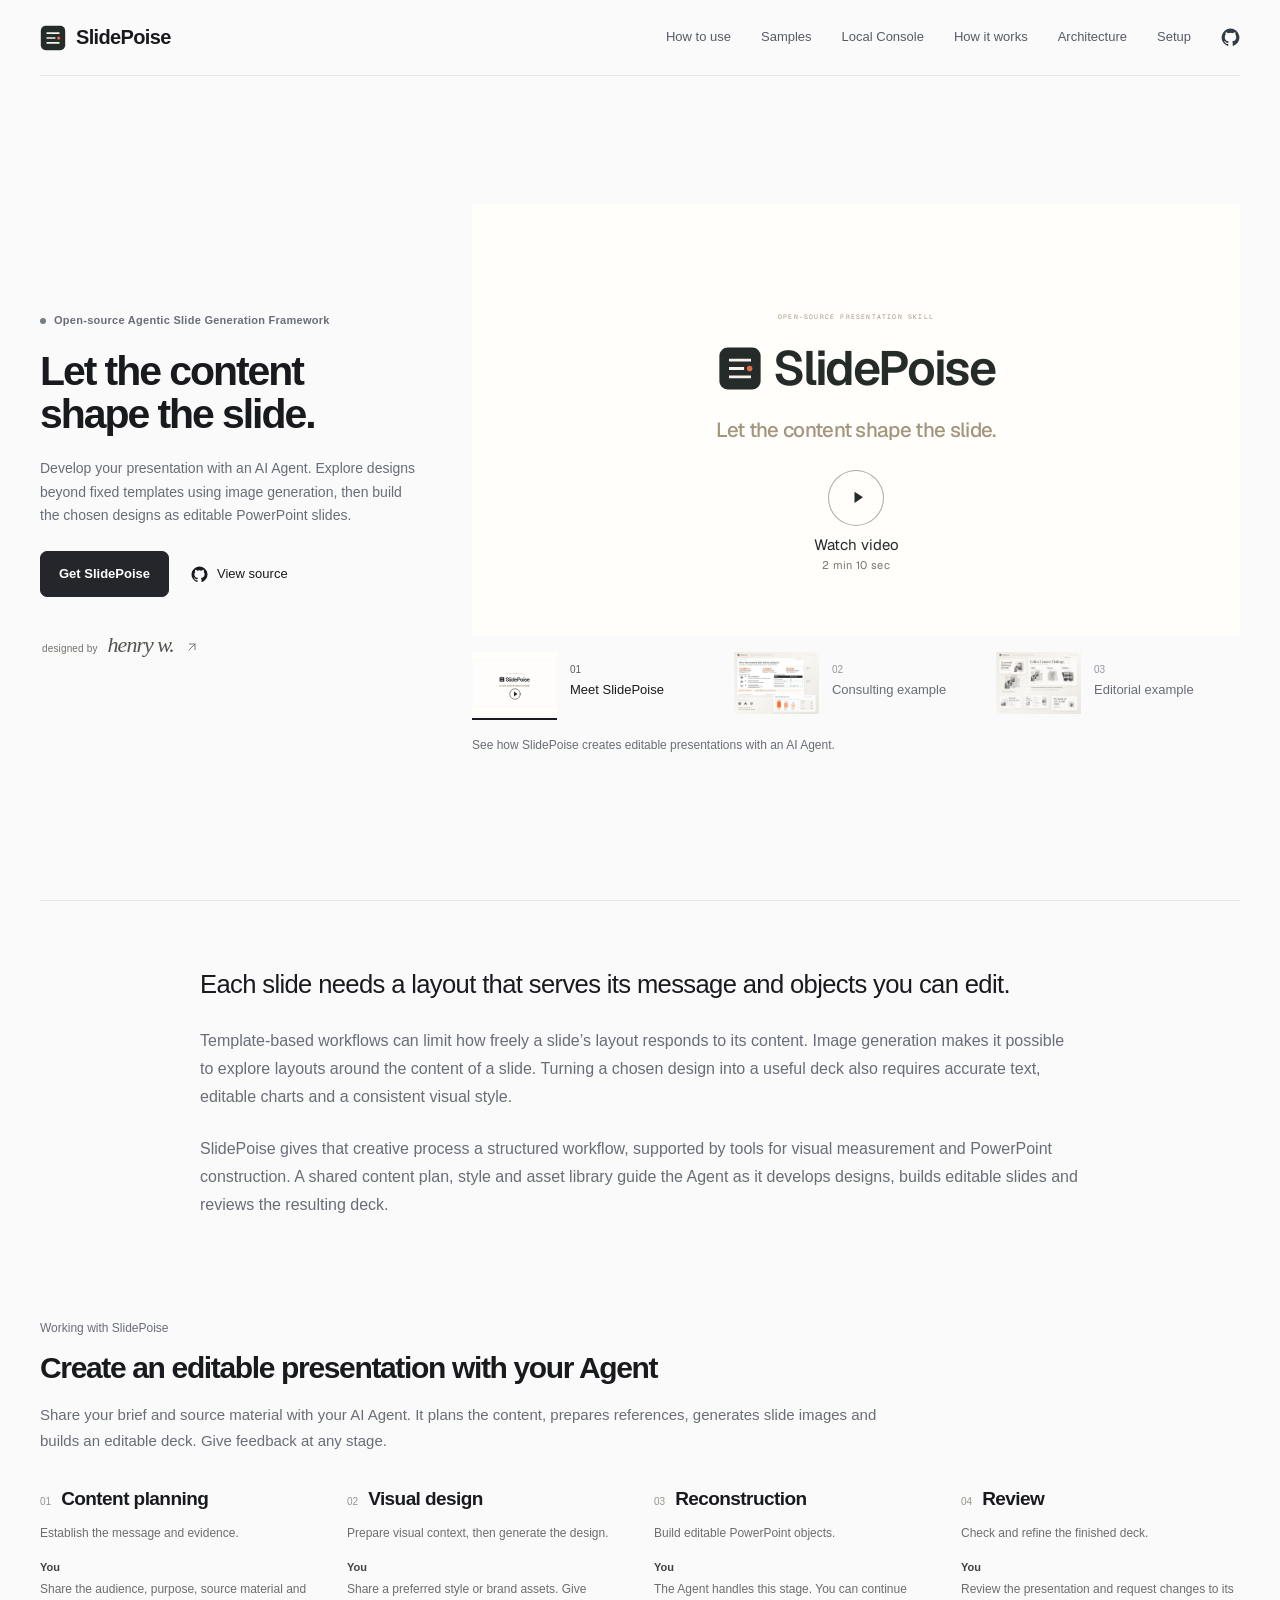
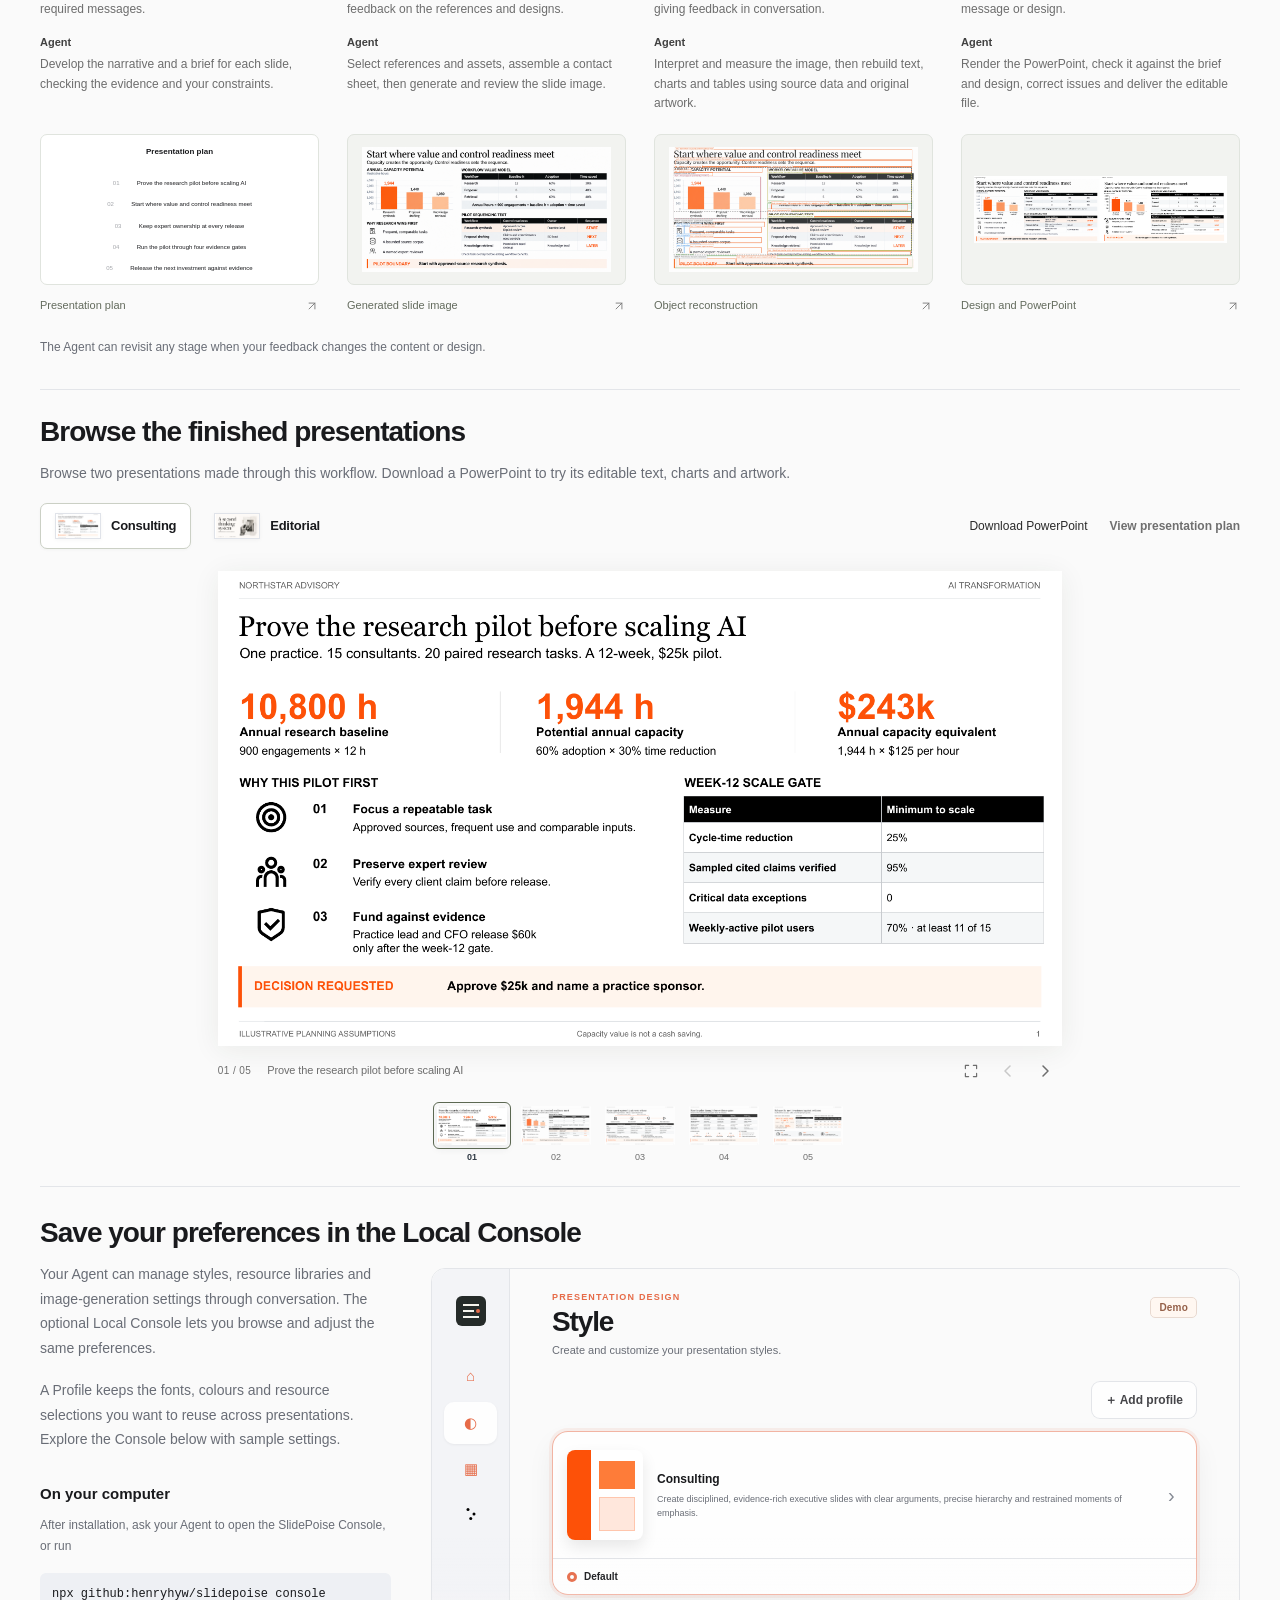
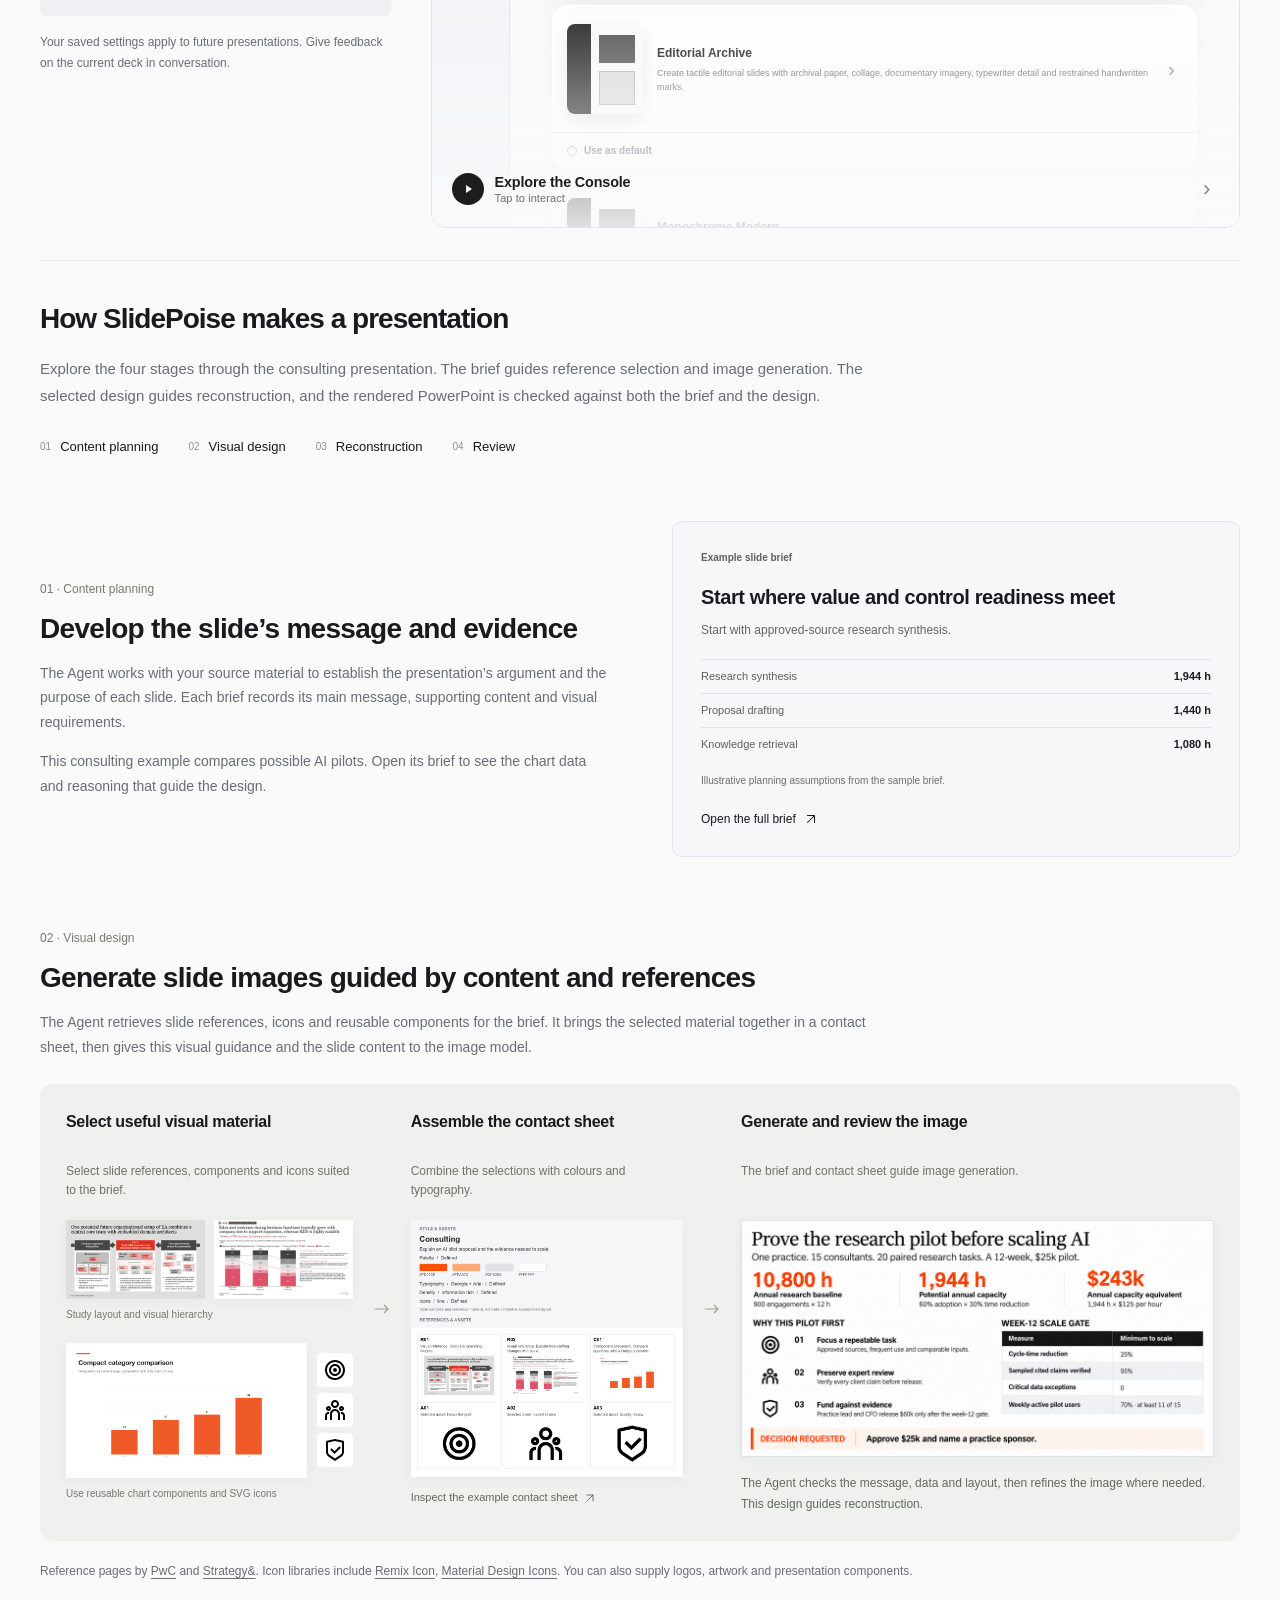
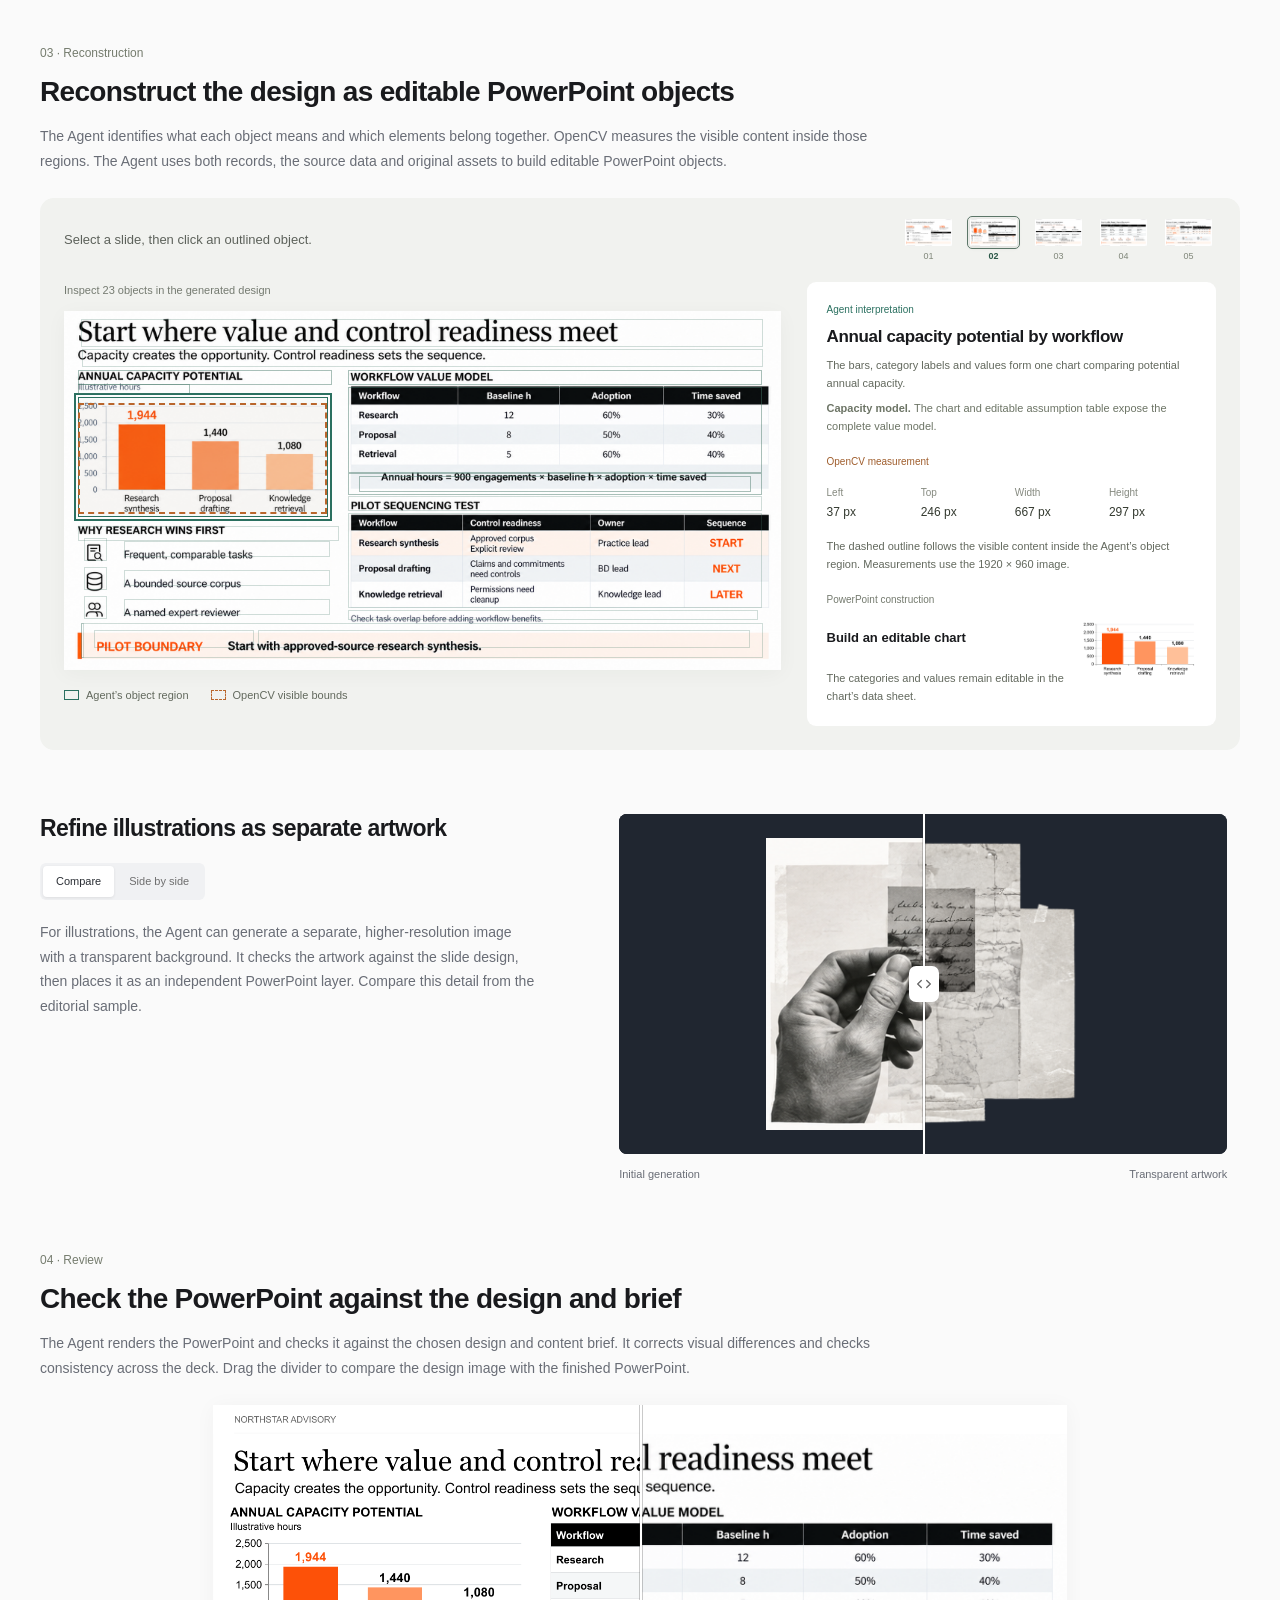
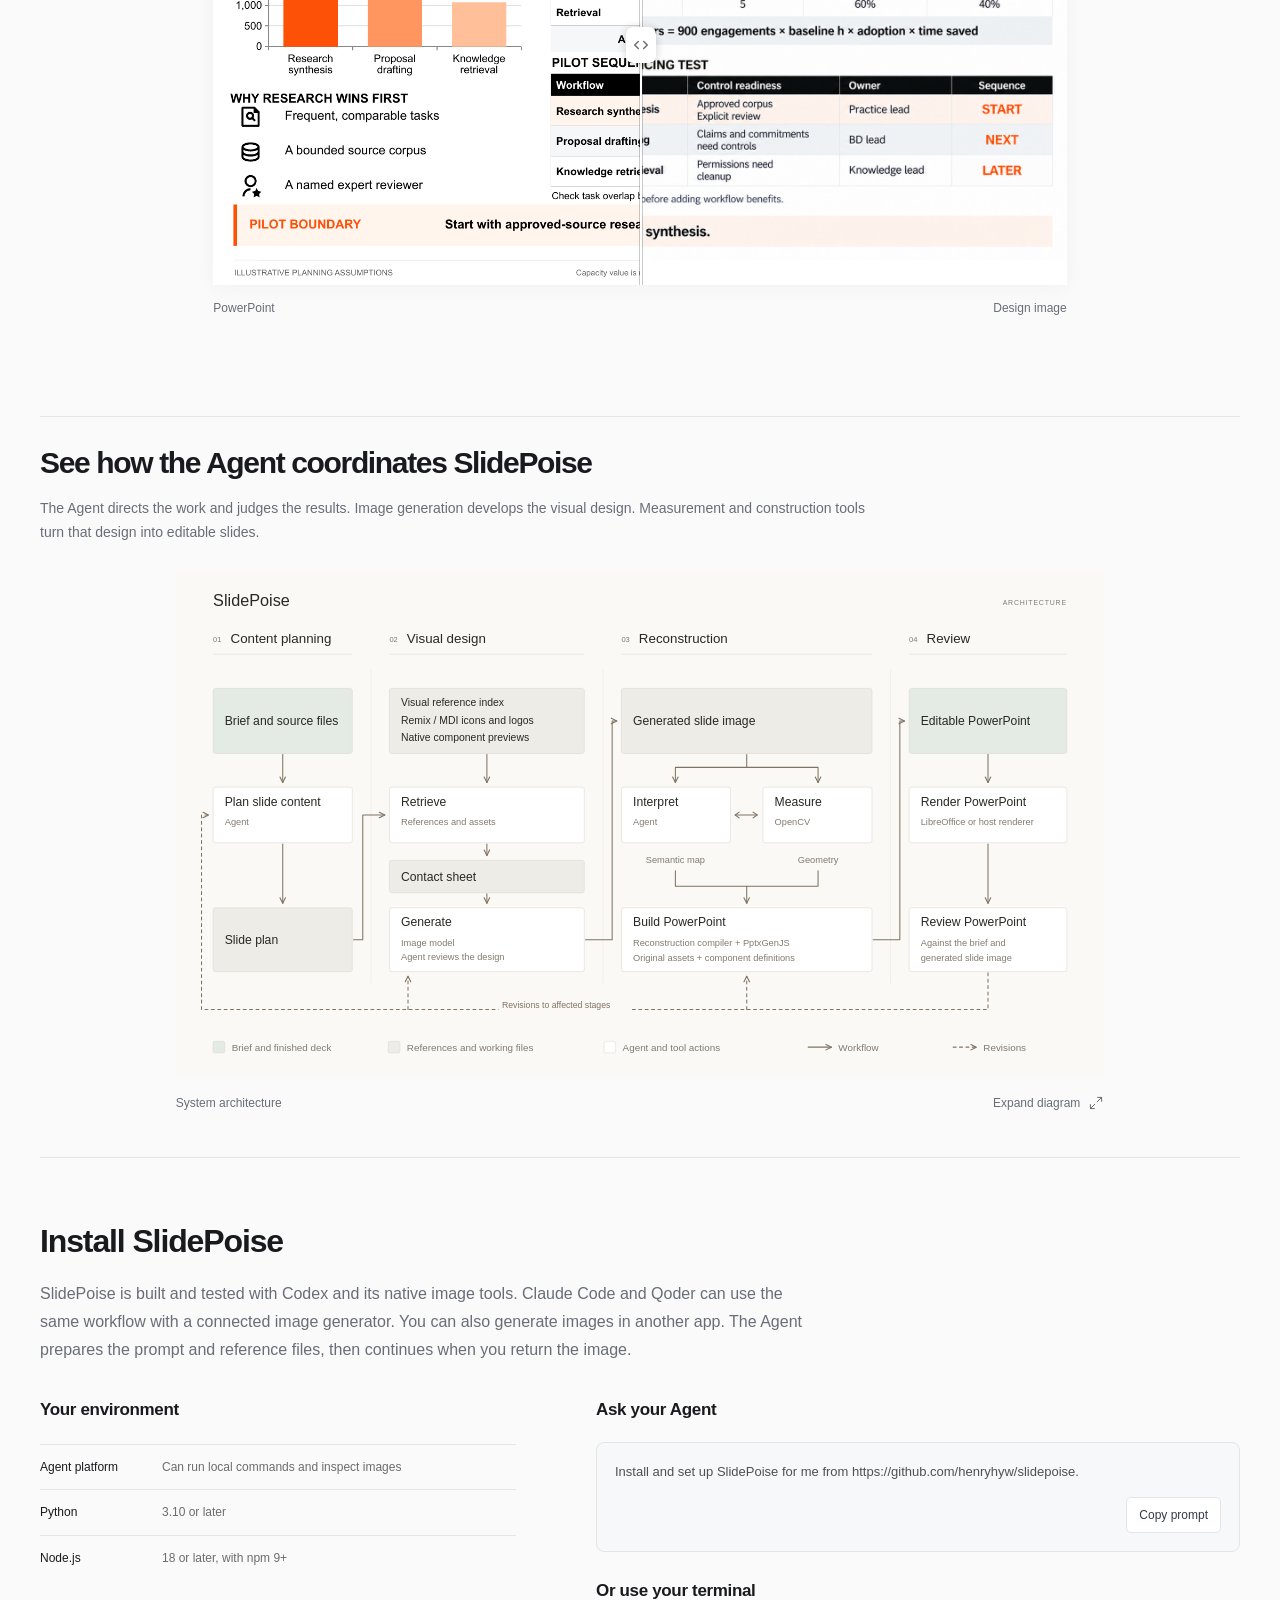
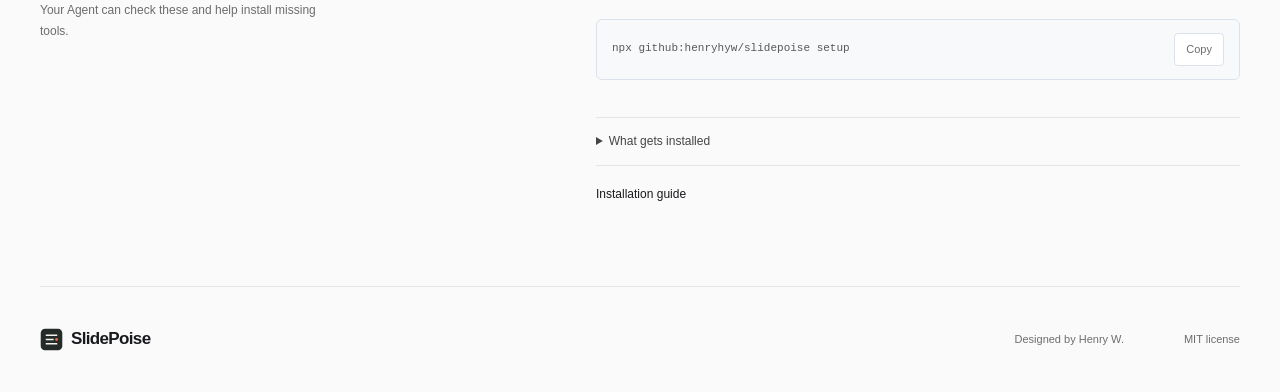
==== commit 322e3d92: "Synchronize the maintained SlidePoise website" ====
--- a/index.html
+++ b/index.html
@@ -8,12 +8,12 @@
   <link rel="canonical" href="https://slidepoise.github.io/">
   <title>SlidePoise · Agentic Slide Generation</title>
   <link rel="icon" href="docs/site/mark.svg" type="image/svg+xml">
-  <link rel="stylesheet" href="docs/site/styles.css?v=20261016-header-fix">
-  <link rel="stylesheet" href="docs/site/reader-story.css?v=20261016-header-fix">
+  <link rel="stylesheet" href="docs/site/styles.css?v=20261016-section-spacing">
+  <link rel="stylesheet" href="docs/site/reader-story.css?v=20261016-section-spacing">
   <link rel="stylesheet" href="docs/site/video-controls.css?v=20261005-fade">
   <link rel="stylesheet" href="/assets/video/slidepoise/cover.css?v=20261004">
   <link rel="stylesheet" href="docs/site/object-inspector.css?v=8ab3ff0c5c351406">
-  <script type="module" src="docs/site/app.mjs?v=20261016-header-fix"></script>
+  <script type="module" src="docs/site/app.mjs?v=20261016-section-spacing"></script>
 </head>
 <body id="top">
   <a class="skip-link" href="#why-slidepoise">Skip to content</a>
@@ -134,8 +134,8 @@
       <div class="section-heading"><h2 id="console-title">Save your preferences in the Local Console</h2></div>
       <div class="console-layout">
         <div class="console-copy">
-          <p class="section-intro">A Profile saves the fonts, colours and visual references you want to reuse. The Agent uses these preferences when generating designs and building PowerPoint slides.</p>
-          <p>Use the Console to edit Profiles, manage shared icon and asset libraries, and choose your image generator. Try the sample settings here.</p>
+          <p class="section-intro">Your Agent can manage styles, resource libraries and image-generation settings through conversation. The optional Local Console lets you browse and adjust the same preferences.</p>
+          <p>A Profile keeps the fonts, colours and resource selections you want to reuse across presentations. Explore the Console below with sample settings.</p>
           <div class="console-launch"><h3>On your computer</h3><p>After installation, ask your Agent to open the SlidePoise Console, or run</p><code class="console-command">npx github:henryhyw/slidepoise console</code><p>Your saved settings apply to future presentations. Give feedback on the current deck in conversation.</p></div>
         </div>
         <div id="console-demo" class="console-demo">
@@ -248,7 +248,7 @@
     </section>
   </main>
 
-  <footer class="site-footer page-width"><a class="wordmark" href="#top"><img src="docs/site/mark.svg" width="23" height="23" alt="">SlidePoise</a><p>Agentic Slide Generation</p><a href="https://github.com/henryhyw/slidepoise/blob/main/LICENSE" target="_blank" rel="noopener">MIT license</a></footer>
+  <footer class="site-footer page-width"><a class="wordmark" href="#top"><img src="docs/site/mark.svg" width="23" height="23" alt="">SlidePoise</a><a class="footer-credit" href="https://www.henryw.me/">Designed by Henry W.</a><a href="https://github.com/henryhyw/slidepoise/blob/main/LICENSE" target="_blank" rel="noopener">MIT license</a></footer>
 
   <dialog id="viewer-dialog" class="viewer-dialog" aria-label="Expanded presentation viewer"></dialog>
   <dialog id="artifact-dialog" class="artifact-dialog" aria-labelledby="artifact-title" aria-describedby="artifact-description"><div class="dialog-header"><div><p id="artifact-type" class="eyebrow"></p><h2 id="artifact-title"></h2></div><div class="dialog-actions"><button id="artifact-close" class="icon-button" type="button" aria-label="Close preview"><svg aria-hidden="true" viewBox="0 0 20 20"><path d="m5 5 10 10M5 15 15 5"/></svg></button></div></div><div id="artifact-body" class="artifact-body"></div><p id="artifact-description" class="dialog-description"></p></dialog>
--- a/docs/site/styles.css
+++ b/docs/site/styles.css
@@ -116,7 +116,7 @@
 .process .section-heading { margin-bottom: 30px; }
 .site-footer { min-height: 106px; display: flex; align-items: center; justify-content: space-between; gap: 24px; border-top: 1px solid var(--line); }
 .site-footer .wordmark { font-size: 17px; gap: 8px; }
-.site-footer p { color: #6e6e6e; font-size: 11px; margin-left: auto; }
+.site-footer .footer-credit { color: #6e6e6e; font-size: 11px; margin-left: auto; }
 .site-footer > a:last-child { font-size: 11px; color: #6e6e6e; margin-left: 36px; }
 dialog { border: 1px solid #dce1e8; border-radius: 12px; box-shadow: 0 15px 80px #20202035; color: var(--ink); background: #fff; }
 dialog::backdrop { background: #1a1a1a70; backdrop-filter: blur(4px); }
@@ -399,7 +399,7 @@
   .comparison-help { margin: -3px 13px 12px; font-size: 9px; }
   .process { padding-top: 36px; padding-bottom: 44px; }
   .site-footer { flex-wrap: wrap; padding-block: 25px; gap: 17px; }
-  .site-footer p { margin-left: 0; order: 3; width: 100%; font-size: 10px; }
+  .site-footer .footer-credit { margin-left: 0; order: 3; width: 100%; font-size: 10px; }
   .site-footer > a:last-child { margin-left: auto; font-size: 10px; }
   .artifact-dialog { width: calc(100% - 20px); max-height: calc(100dvh - 20px); border-radius: 9px; }
   .viewer-dialog { width: calc(100% - 16px); height: calc(100dvh - 16px); border-radius: 9px; }
@@ -1087,7 +1087,7 @@
 .comparison-divider > span { transition: color 140ms ease, background-color 140ms ease; }
 @media (hover: hover) and (pointer: fine) {
   .wordmark:hover { color: #555b64; }
-  .site-footer > a:last-child:hover, .setup-details summary:hover { color: var(--ink); }
+  .site-footer > a:last-child:hover, .site-footer .footer-credit:hover, .setup-details summary:hover { color: var(--ink); }
   .install-command button:hover:not(:disabled) { background: #edf0f4; border-color: #c5c5c5; color: #464646; }
   .plan-disclosure > summary:hover, .document-group > summary:hover { color: #3a3a3a; }
   .reconstruction-groups button:hover:not(:disabled):not([aria-pressed="true"]),
--- a/docs/site/reader-story.css
+++ b/docs/site/reader-story.css
@@ -85,7 +85,7 @@
 .artwork-comparison { height: min(340px, 42svh); }
 .review-chapter { padding-bottom: 36px; }
 .review-comparison { width: min(100%, calc((100svh - 420px) * 16 / 9)); margin: auto; }
-.architecture-section { padding-block: 64px; scroll-margin-top: 82px; }
+.architecture-section { padding-block: 28px 32px; border-top: 1px solid var(--line); }
 .architecture-section h2 { font-size: 30px; line-height: 1.2; }
 .architecture-section .walkthrough-heading p { max-width: 850px; margin-top: 15px; color: var(--muted); font-size: 14px; line-height: 1.75; }
 .architecture-section .system-architecture { width: min(100%, calc((100svh - 395px) * 1600 / 870)); margin: 24px auto 0; }
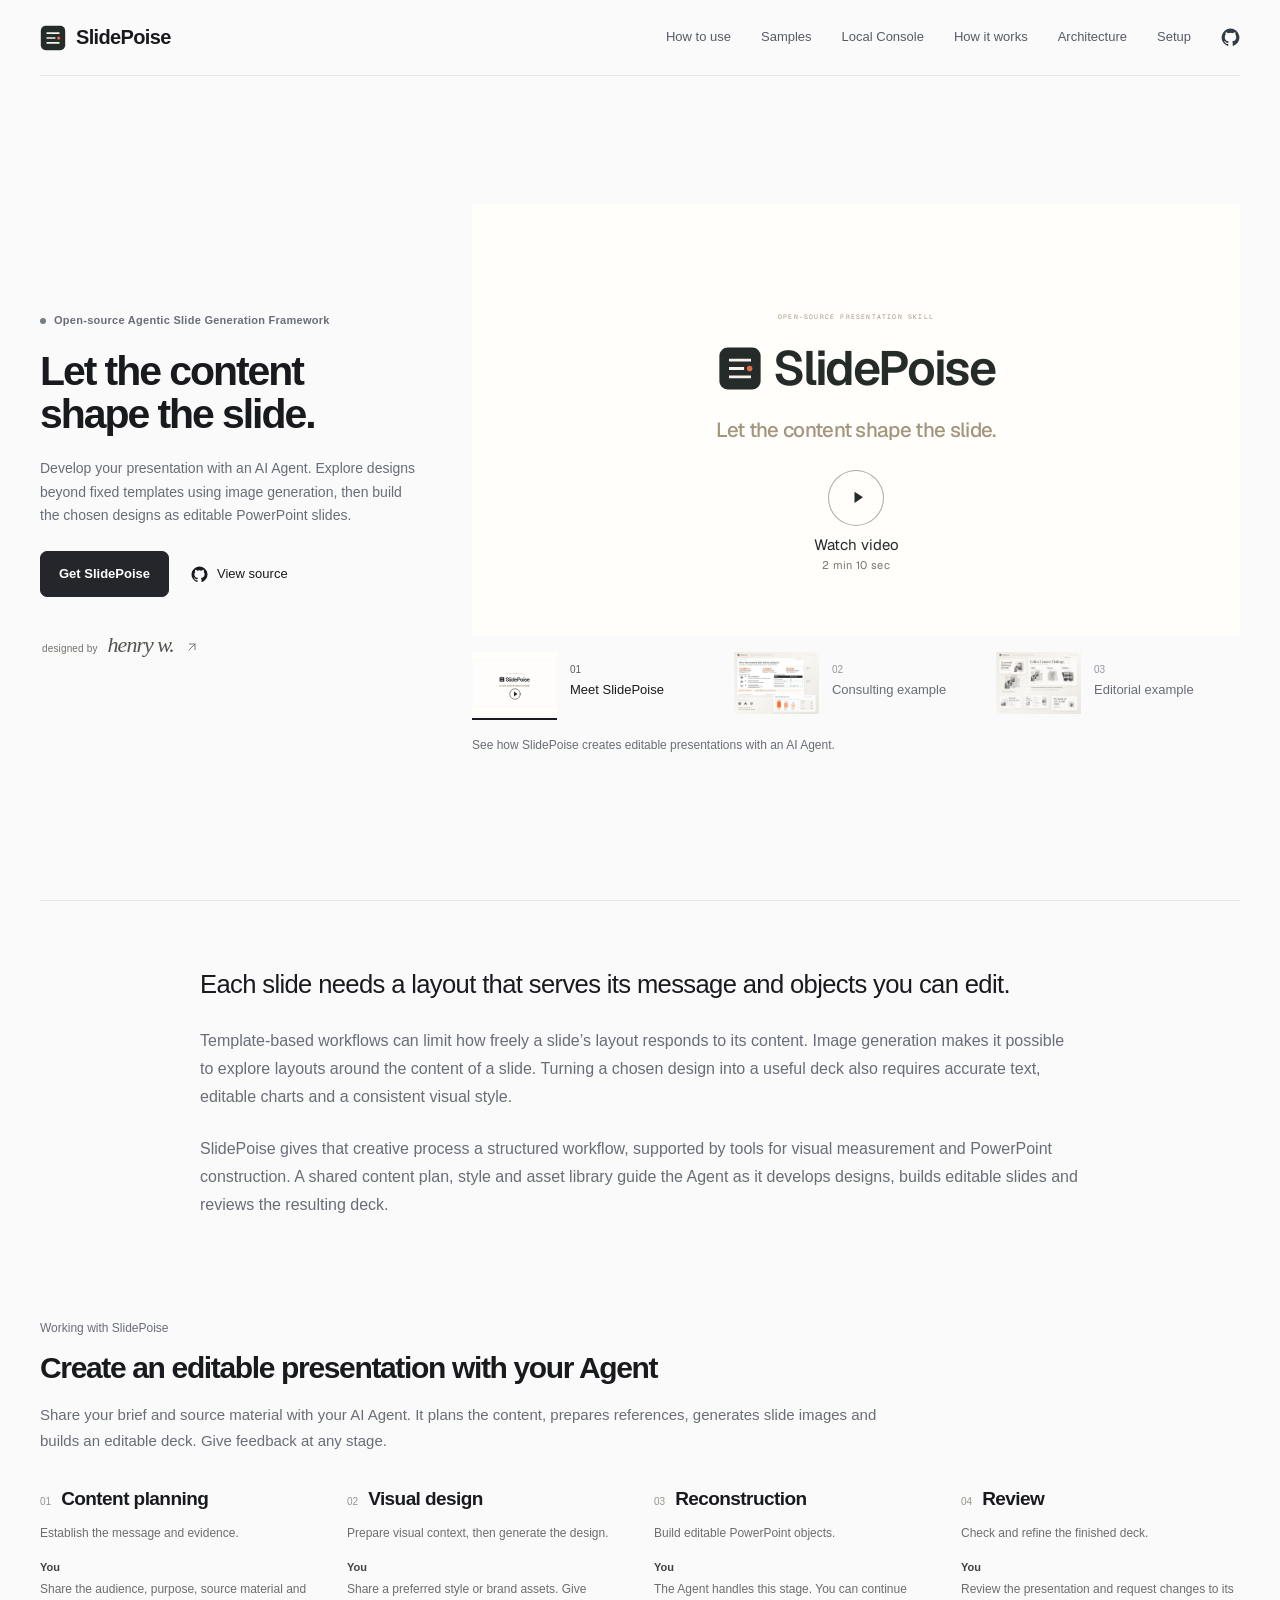
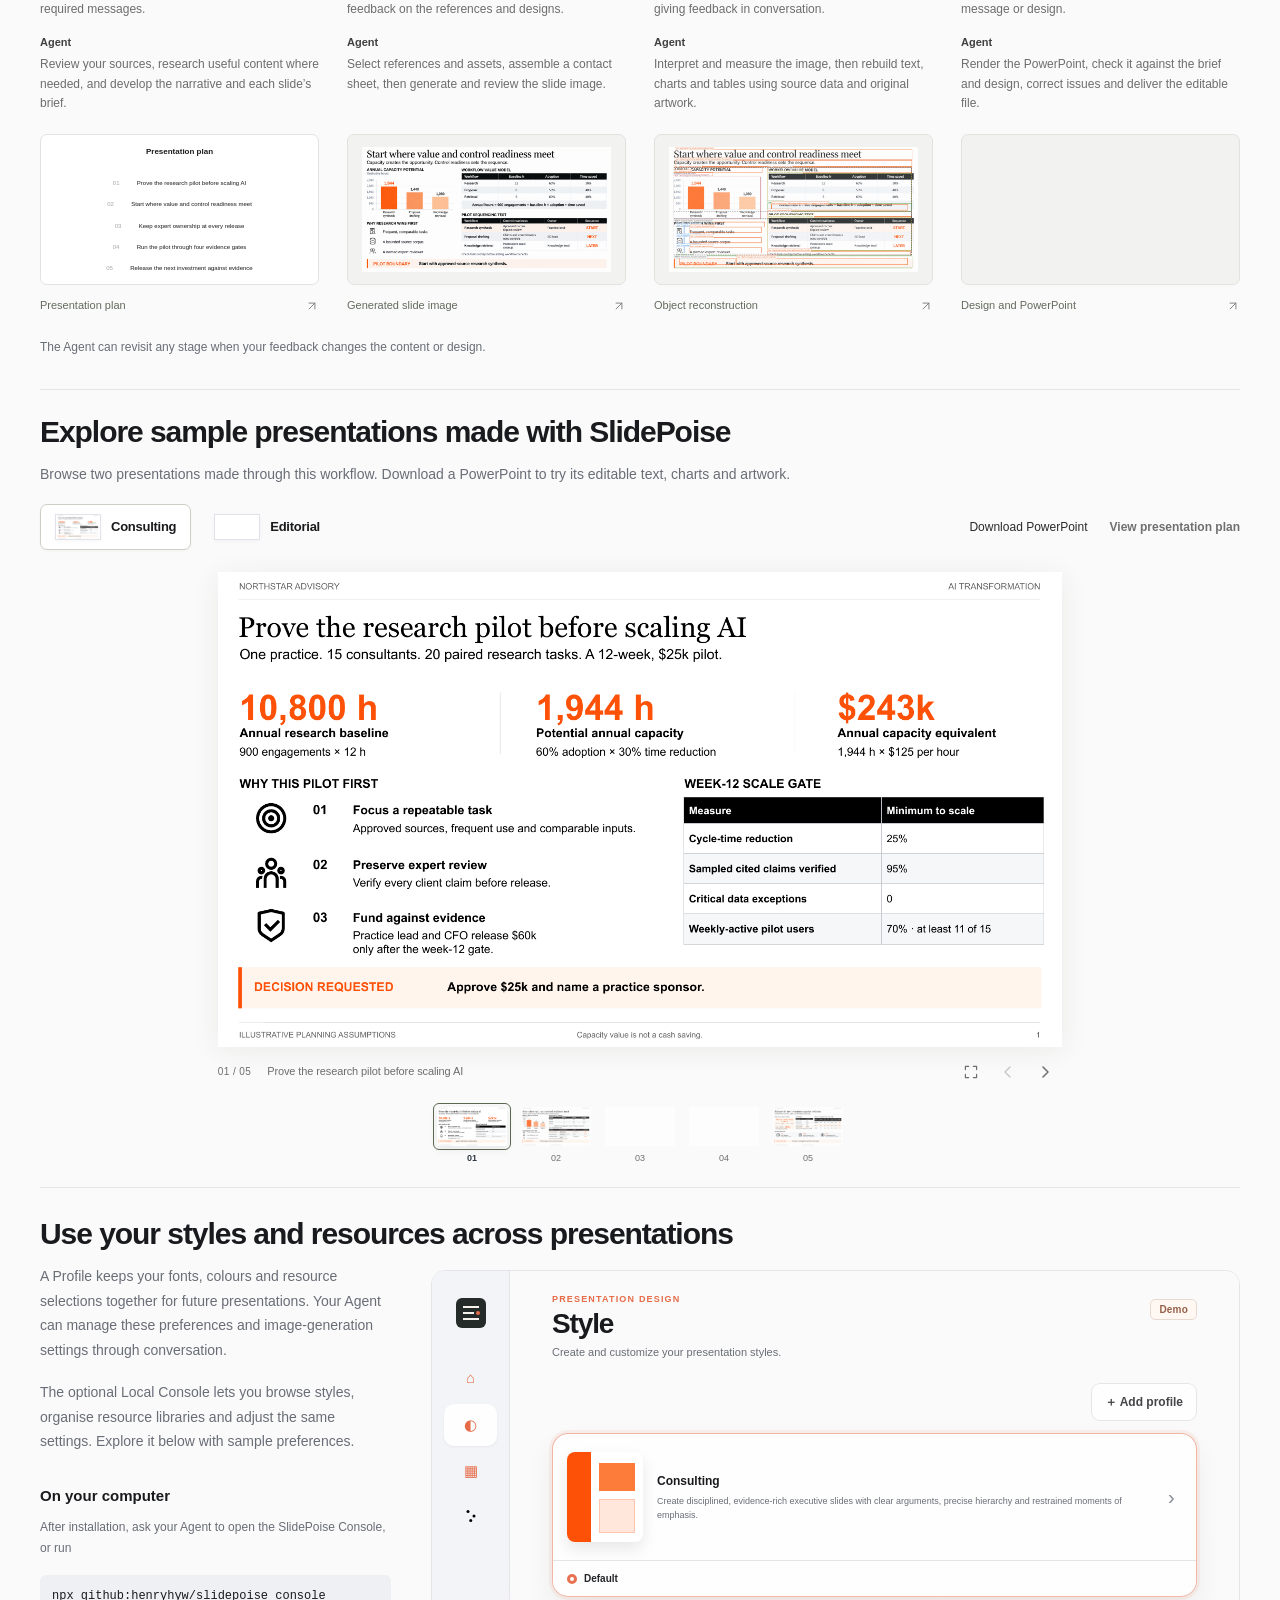
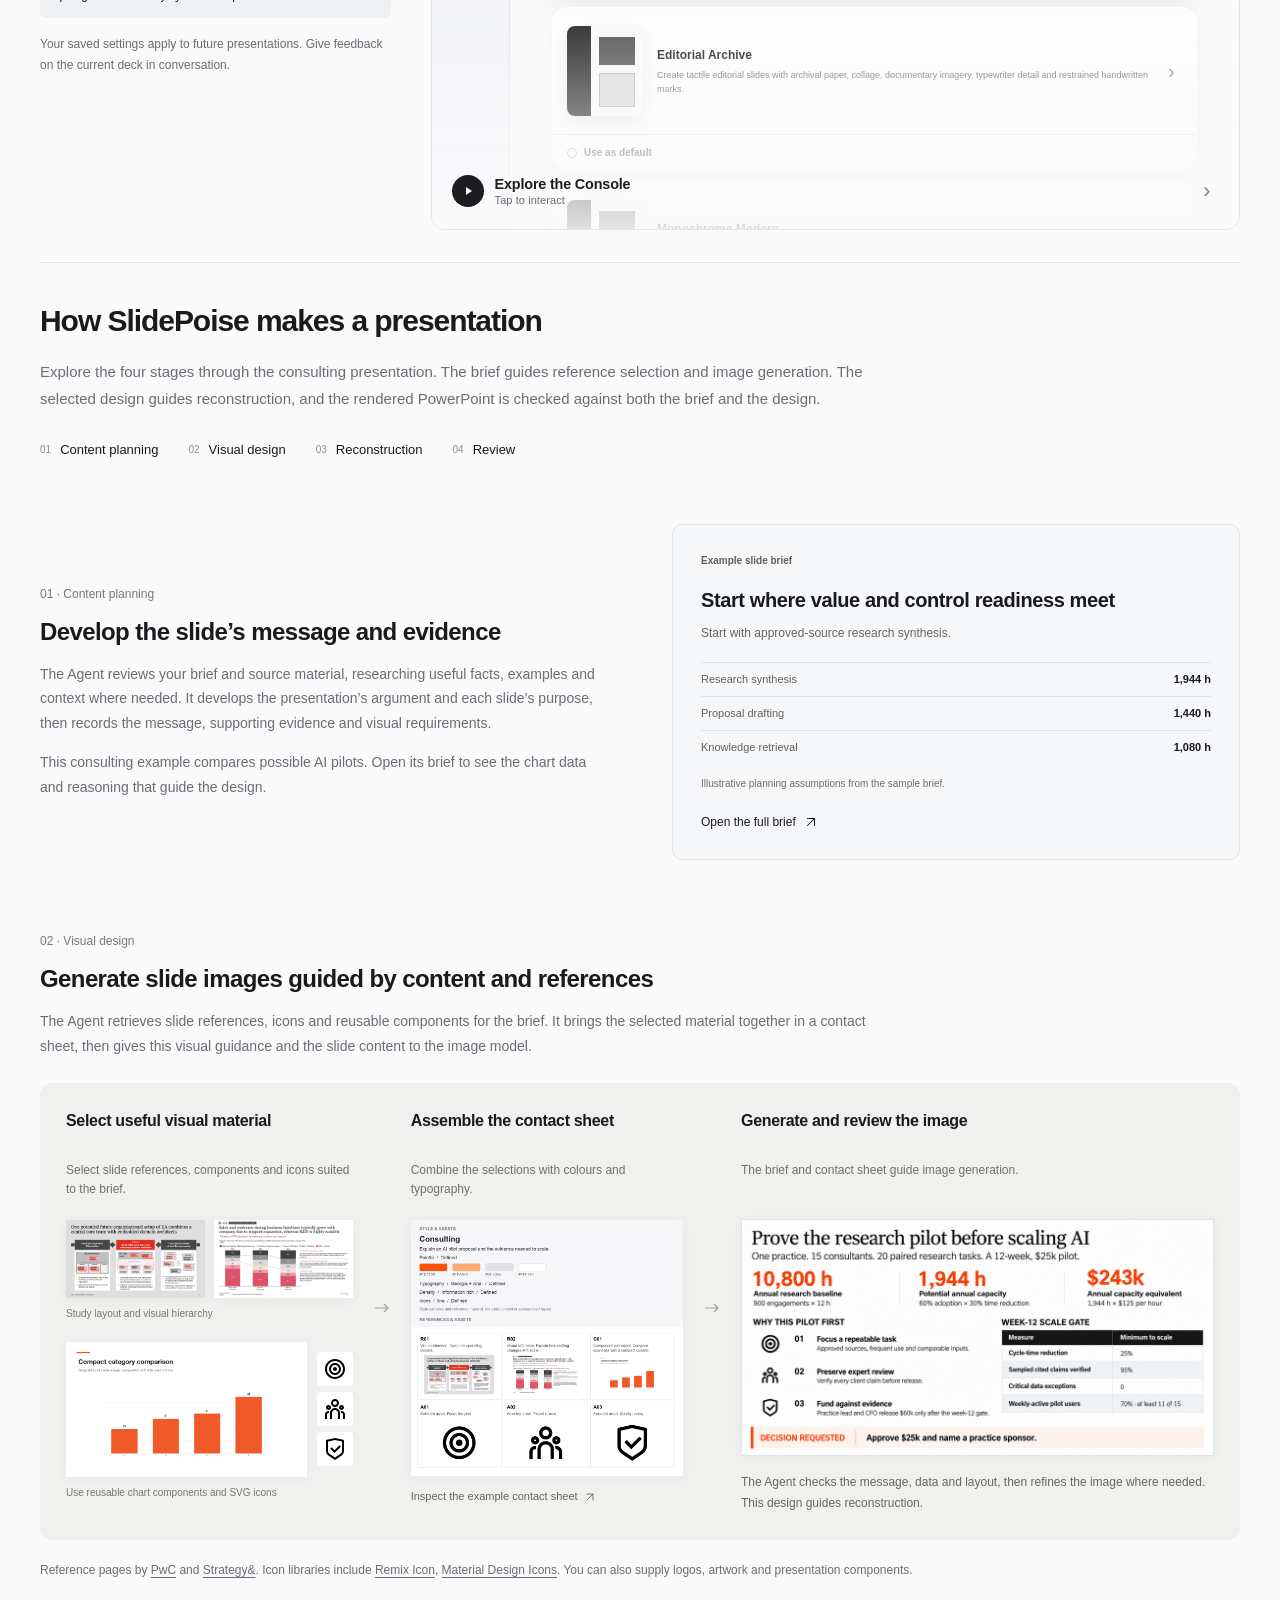
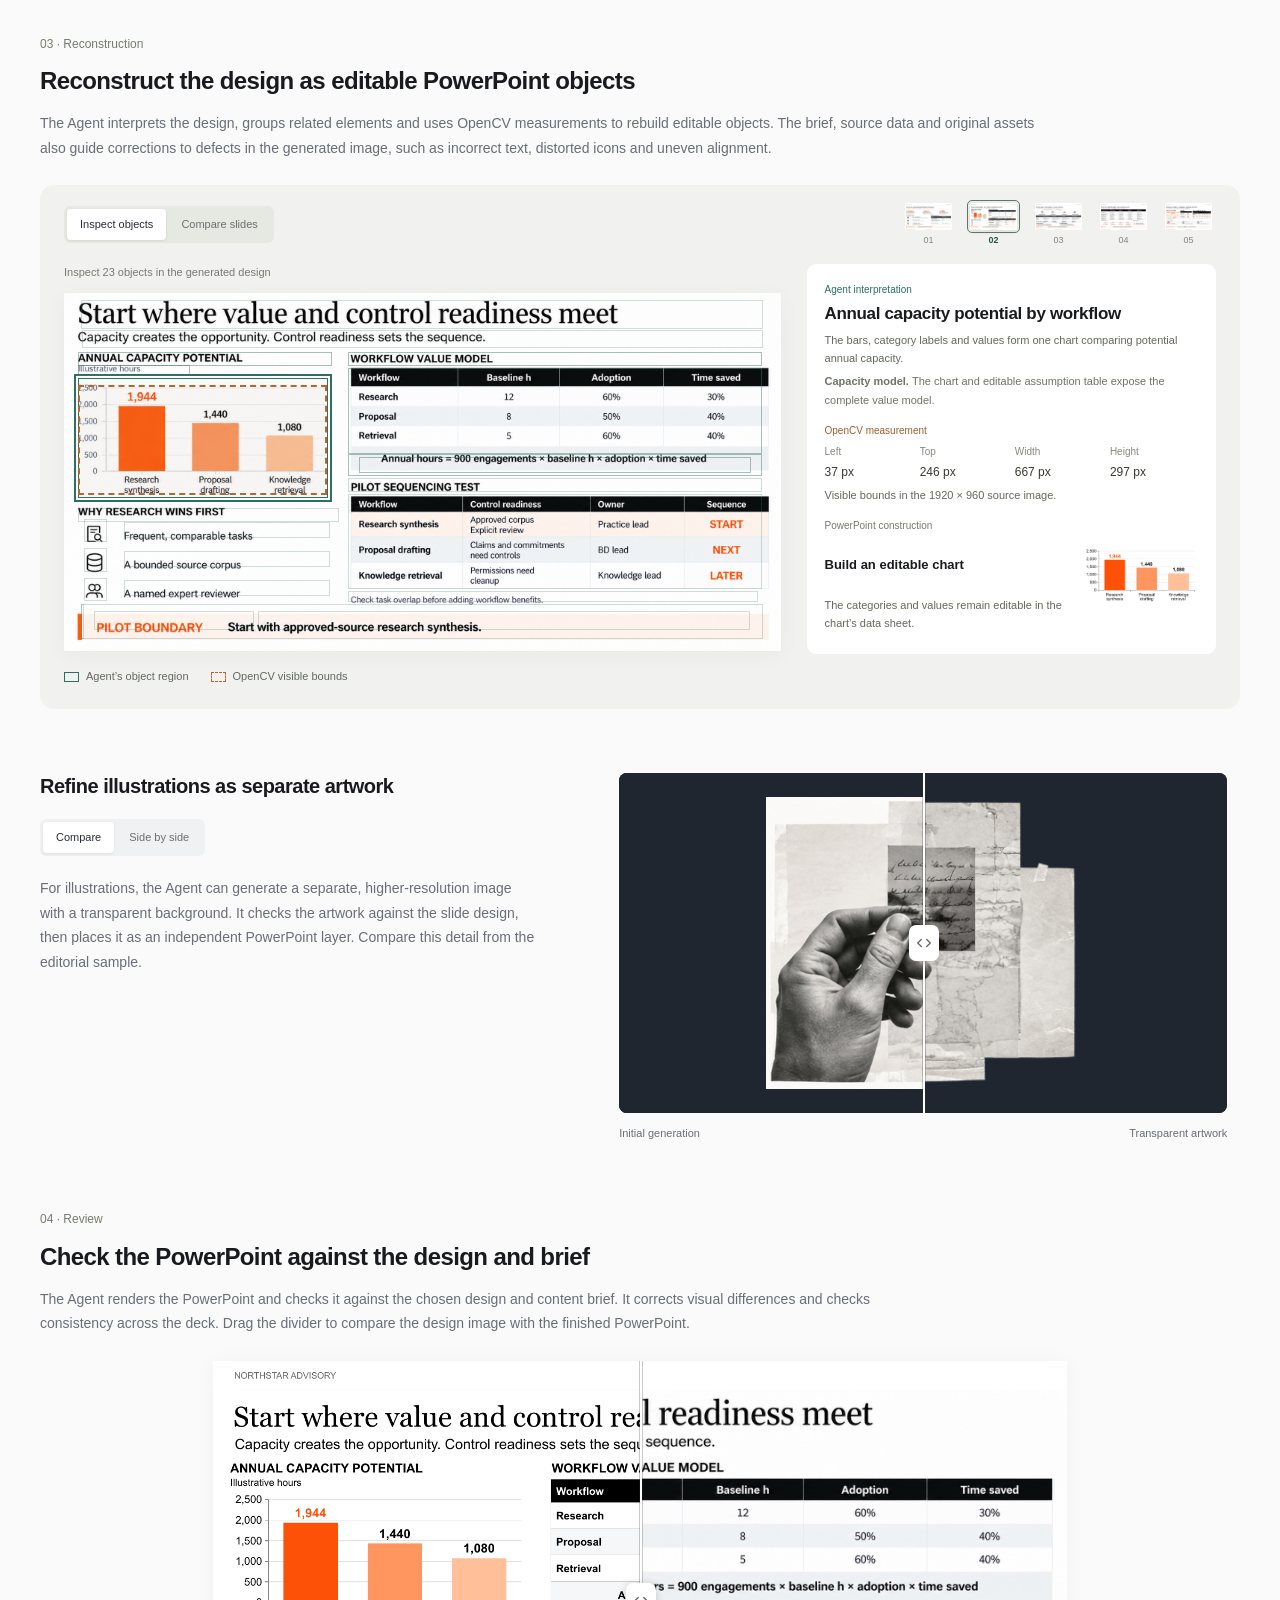
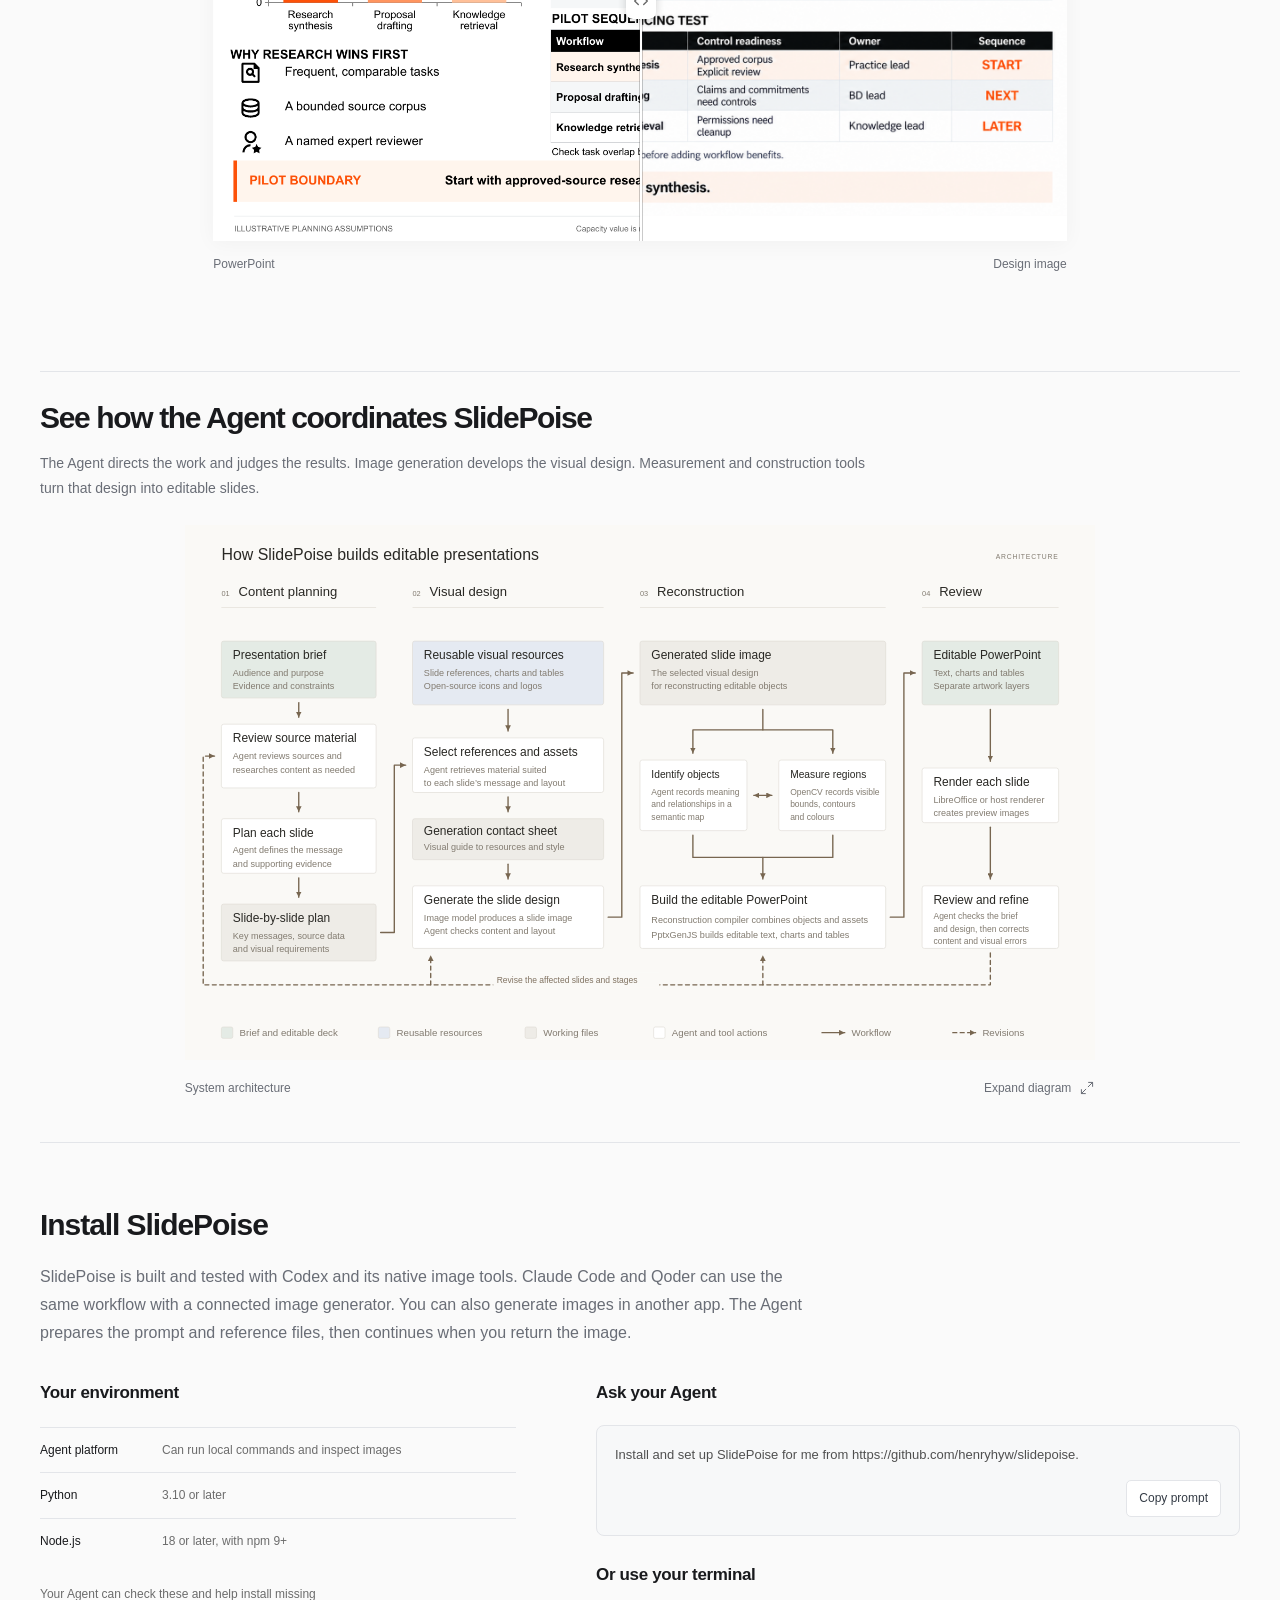
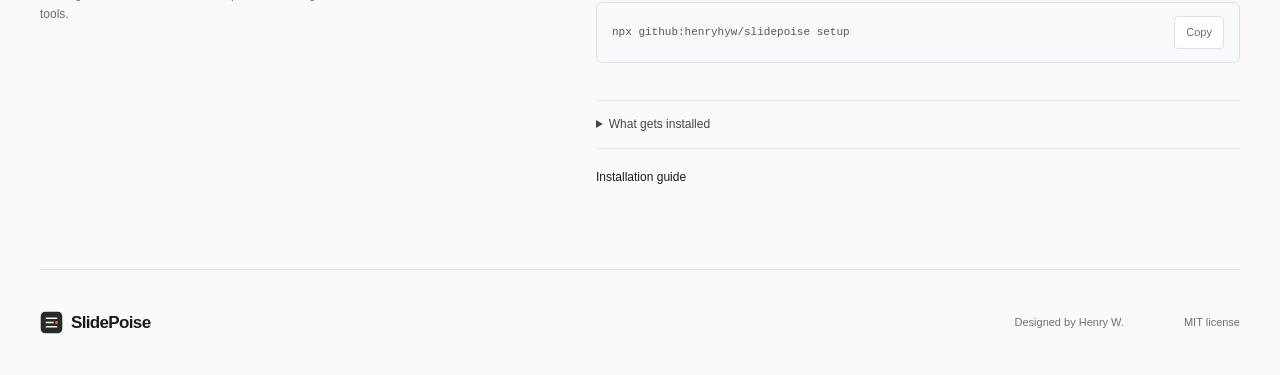
==== commit df9af7f6: "Synchronize the maintained SlidePoise website" ====
--- a/index.html
+++ b/index.html
@@ -8,12 +8,12 @@
   <link rel="canonical" href="https://slidepoise.github.io/">
   <title>SlidePoise · Agentic Slide Generation</title>
   <link rel="icon" href="docs/site/mark.svg" type="image/svg+xml">
-  <link rel="stylesheet" href="docs/site/styles.css?v=20261016-section-spacing">
-  <link rel="stylesheet" href="docs/site/reader-story.css?v=20261016-section-spacing">
+  <link rel="stylesheet" href="docs/site/styles.css?v=20261016-reconstruction-compare">
+  <link rel="stylesheet" href="docs/site/reader-story.css?v=20261016-reconstruction-compare">
   <link rel="stylesheet" href="docs/site/video-controls.css?v=20261005-fade">
   <link rel="stylesheet" href="/assets/video/slidepoise/cover.css?v=20261004">
   <link rel="stylesheet" href="docs/site/object-inspector.css?v=8ab3ff0c5c351406">
-  <script type="module" src="docs/site/app.mjs?v=20261016-section-spacing"></script>
+  <script type="module" src="docs/site/app.mjs?v=20261016-reconstruction-compare"></script>
 </head>
 <body id="top">
   <a class="skip-link" href="#why-slidepoise">Skip to content</a>
@@ -99,7 +99,7 @@
     </section>
 
     <section id="examples" class="samples page-width" aria-labelledby="examples-title">
-      <div class="section-heading"><h2 id="examples-title">Browse the finished presentations</h2></div>
+      <div class="section-heading"><h2 id="examples-title">Explore sample presentations made with SlidePoise</h2></div>
       <p class="section-intro">Browse two presentations made through this workflow. Download a PowerPoint to try its editable text, charts and artwork.</p>
       <div id="load-state" class="load-state" role="status">Loading the presentations…</div>
       <div class="samples-container">
@@ -131,11 +131,11 @@
     </section>
 
     <section id="console" class="console-section page-width" aria-labelledby="console-title">
-      <div class="section-heading"><h2 id="console-title">Save your preferences in the Local Console</h2></div>
+      <div class="section-heading"><h2 id="console-title">Use your styles and resources across presentations</h2></div>
       <div class="console-layout">
         <div class="console-copy">
-          <p class="section-intro">Your Agent can manage styles, resource libraries and image-generation settings through conversation. The optional Local Console lets you browse and adjust the same preferences.</p>
-          <p>A Profile keeps the fonts, colours and resource selections you want to reuse across presentations. Explore the Console below with sample settings.</p>
+          <p class="section-intro">A Profile keeps your fonts, colours and resource selections together for future presentations. Your Agent can manage these preferences and image-generation settings through conversation.</p>
+          <p>The optional Local Console lets you browse styles, organise resource libraries and adjust the same settings. Explore it below with sample preferences.</p>
           <div class="console-launch"><h3>On your computer</h3><p>After installation, ask your Agent to open the SlidePoise Console, or run</p><code class="console-command">npx github:henryhyw/slidepoise console</code><p>Your saved settings apply to future presentations. Give feedback on the current deck in conversation.</p></div>
         </div>
         <div id="console-demo" class="console-demo">
@@ -157,7 +157,7 @@
       <div id="walkthrough-loading" class="load-state" role="status">Loading the design example…</div>
       <div id="walkthrough" class="walkthrough" hidden>
         <article id="plan-content" class="workflow-chapter plan-chapter">
-          <div class="walkthrough-heading"><p class="chapter-number">01 · Content planning</p><h3>Develop the slide’s message and evidence</h3><p class="subsection-intro">The Agent works with your source material to establish the presentation’s argument and the purpose of each slide. Each brief records its main message, supporting content and visual requirements.</p><p class="subsection-intro">This consulting example compares possible AI pilots. Open its brief to see the chart data and reasoning that guide the design.</p></div>
+          <div class="walkthrough-heading"><p class="chapter-number">01 · Content planning</p><h3>Develop the slide’s message and evidence</h3><p class="subsection-intro">The Agent reviews your brief and source material, researching useful facts, examples and context where needed. It develops the presentation’s argument and each slide’s purpose, then records the message, supporting evidence and visual requirements.</p><p class="subsection-intro">This consulting example compares possible AI pilots. Open its brief to see the chart data and reasoning that guide the design.</p></div>
             <button id="walkthrough-brief" class="content-card argument-panel" type="button" aria-label="Open the slide brief" aria-haspopup="dialog"><span class="actor-label">Example slide brief</span><strong id="walkthrough-message" class="argument-message"></strong><span id="walkthrough-decision" class="argument-decision"></span><span id="walkthrough-support" class="argument-support"></span><span class="evidence-note">Illustrative planning assumptions from the sample brief.</span><span class="card-action">Open the full brief <svg aria-hidden="true" viewBox="0 0 20 20"><path d="M5 15 15 5M5 5h10v10"/></svg></span></button>
         </article>
         <article id="design-slides" class="workflow-chapter design-chapter">
@@ -196,10 +196,11 @@
           <p class="design-library-note">Reference pages by <a href="https://www.pwc.de/de/strategie-organisation-prozesse-systeme/pwc-enterprise-architecture-in-an-agile-world.pdf" target="_blank" rel="noopener">PwC</a> and <a href="https://www.pwc.no/no/publikasjoner/strategyand-desember-b2b-saas-2024.pdf" target="_blank" rel="noopener">Strategy&amp;</a>. Icon libraries include <a href="https://remixicon.com/" target="_blank" rel="noopener">Remix Icon</a>, <a href="https://icon-sets.iconify.design/mdi/" target="_blank" rel="noopener">Material Design Icons</a>. You can also supply logos, artwork and presentation components.</p>
         </article>
         <article id="build-slides" class="workflow-chapter build-chapter">
-          <div class="walkthrough-heading"><p class="chapter-number">03 · Reconstruction</p><h3>Reconstruct the design as editable PowerPoint objects</h3><p class="subsection-intro">The Agent identifies what each object means and which elements belong together. OpenCV measures the visible content inside those regions. The Agent uses both records, the source data and original assets to build editable PowerPoint objects.</p></div>
+          <div class="walkthrough-heading"><p class="chapter-number">03 · Reconstruction</p><h3>Reconstruct the design as editable PowerPoint objects</h3><p class="subsection-intro">The Agent interprets the design, groups related elements and uses OpenCV measurements to rebuild editable objects. The brief, source data and original assets also guide corrections to defects in the generated image, such as incorrect text, distorted icons and uneven alignment.</p></div>
           <div id="reconstruction-lab" class="reconstruction-lab">
-            <div class="lab-heading"><p>Select a slide, then click an outlined object.</p><div class="lab-slide-choices" role="group" aria-label="Choose a slide to reconstruct"></div></div><p class="lab-selection-status sr-only" role="status"></p>
-            <div class="lab-layout"><div class="lab-source"><div class="lab-object-choices" role="group" aria-label="Choose an object to explore"></div><p class="lab-source-label">Design image</p><div class="lab-source-canvas"><img class="lab-source-image" alt="" loading="lazy"><div class="lab-hotspots"></div></div><div class="lab-legend" aria-label="Slide outline legend"><span><i class="lab-key-agent" aria-hidden="true"></i>Agent’s object region</span><span><i class="lab-key-cv" aria-hidden="true"></i>OpenCV visible bounds</span></div></div><div class="lab-result" aria-live="polite"></div></div>
+            <div class="lab-heading"><div class="mode-controls lab-view-choices" role="group" aria-label="Reconstruction view"><button type="button" data-lab-view="inspect" aria-pressed="true">Inspect objects</button><button type="button" data-lab-view="compare" aria-pressed="false">Compare slides</button></div><div class="lab-slide-choices" role="group" aria-label="Choose a slide to reconstruct"></div></div><p class="lab-selection-status sr-only" role="status"></p>
+            <div class="lab-layout" data-lab-panel="inspect"><div class="lab-source"><div class="lab-object-choices" role="group" aria-label="Choose an object to explore"></div><p class="lab-source-label">Select an outlined object in the generated design.</p><div class="lab-source-canvas"><img class="lab-source-image" alt="" loading="lazy"><div class="lab-hotspots"></div></div><div class="lab-legend" aria-label="Slide outline legend"><span><i class="lab-key-agent" aria-hidden="true"></i>Agent’s object region</span><span><i class="lab-key-cv" aria-hidden="true"></i>OpenCV visible bounds</span></div></div><div class="lab-result" aria-live="polite"></div></div>
+            <div class="lab-comparison" data-lab-panel="compare" hidden><div class="lab-comparison-pair"><figure><figcaption>Generated design</figcaption><div class="lab-comparison-slide"><img class="lab-compare-target" alt=""></div></figure><figure><figcaption>Reconstructed PowerPoint</figcaption><div class="lab-comparison-slide"><img class="lab-compare-render" alt=""></div></figure></div><div class="lab-comparison-footer"><p class="lab-comparison-title"></p><button class="lab-expand-comparison" type="button" aria-haspopup="dialog">Expand comparison<svg viewBox="0 0 20 20" aria-hidden="true"><path d="M12 3h5v5M17 3l-5.5 5.5M8 17H3v-5m0 5 5.5-5.5"/></svg></button></div></div>
           </div>
       <article class="illustration-system" aria-labelledby="illustration-system-title">
         <div class="walkthrough-heading asset-system-copy">
@@ -231,7 +232,7 @@
 
     <section id="architecture" class="architecture-section page-width" aria-labelledby="architecture-title"><div class="walkthrough-heading"><h2 id="architecture-title">See how the Agent coordinates SlidePoise</h2><p>The Agent directs the work and judges the results. Image generation develops the visual design. Measurement and construction tools turn that design into editable slides.</p></div>
       <figure class="system-architecture">
-        <button type="button" class="system-architecture-art" data-open-architecture aria-label="Enlarge SlidePoise architecture" aria-haspopup="dialog"><img src="/assets/img/projects/slidepoise-architecture-v1.svg?v=20261016-colour-legend" width="1600" height="870" alt="Four stages of SlidePoise. Content planning, visual design with retrieval and generation, reconstruction with interpretation and measurement feeding the native build, and review of actual renders" loading="lazy" decoding="async"></button>
+        <button type="button" class="system-architecture-art" data-open-architecture aria-label="Enlarge SlidePoise architecture" aria-haspopup="dialog"><img src="/assets/img/projects/slidepoise-architecture-v1.svg?v=20261016-content-research" width="1600" height="940" alt="Four stages of SlidePoise. Content planning, visual design with retrieval and generation, reconstruction with interpretation and measurement feeding the native build, and review of actual renders" loading="lazy" decoding="async"></button>
         <figcaption><span>System architecture</span><button type="button" data-open-architecture aria-label="Enlarge SlidePoise architecture" aria-haspopup="dialog"><span>Expand diagram</span><svg viewBox="0 0 20 20" aria-hidden="true"><path d="M12 3h5v5M17 3l-5.5 5.5M8 17H3v-5m0 5 5.5-5.5"/></svg></button></figcaption>
       </figure>
     </section>
--- a/docs/site/reader-story.css
+++ b/docs/site/reader-story.css
@@ -3,6 +3,8 @@
 .usage-section { display: block; }
 .section-kicker { color: var(--muted); font-size: 12px; margin-bottom: 12px; }
 .usage-introduction h2 { font-size: 30px; line-height: 1.2; }
+.samples > .section-heading h2, .console-section > .section-heading h2,
+.philosophy > .section-heading h2, .setup > .section-heading h2 { font-size: 30px; line-height: 1.2; max-width: none; }
 .usage-introduction > p:last-child { max-width: 860px; margin-top: 16px; color: var(--muted); font-size: 15px; line-height: 1.75; }
 .usage-section .workflow-grid { margin-top: 30px; grid-template-columns: repeat(4, minmax(0, 1fr)); gap: 0 28px; }
 .usage-section .workflow-stage { display: grid; grid-template-rows: subgrid; grid-row: span 5; border: 0; margin: 0; padding: 0; }
@@ -54,8 +56,10 @@
 .workflow-chapter { padding-top: 32px; }
 .workflow-chapter:focus, .reconstruction-lab:focus { outline: none; }
 .chapter-number { font-size: 12px; color: #757c6e; margin-bottom: 12px; }
-.workflow-chapter .walkthrough-heading h3 { font-size: 28px; font-weight: 550; line-height: 1.25; }
+.workflow-chapter .walkthrough-heading h3 { font-size: 24px; font-weight: 550; line-height: 1.3; }
 .workflow-chapter .subsection-intro { max-width: 860px; margin-top: 15px; color: var(--muted); font-size: 14px; line-height: 1.75; }
+.build-chapter { padding-top: 24px; }
+.build-chapter > .walkthrough-heading .subsection-intro { max-width: 1000px; }
 .plan-chapter { display: grid; grid-template-columns: minmax(0, 1fr) minmax(0, 1fr); gap: 64px; align-items: center; padding-bottom: 40px; }
 .plan-chapter .walkthrough-heading { margin: 0; }
 .plan-chapter .content-card { padding: 28px; }
@@ -77,7 +81,7 @@
 .library-contact-example button { border: 0; background: transparent; padding: 0; text-align: left; font: inherit; text-decoration: underline; text-underline-offset: 3px; color: var(--ink); }
 .illustration-system { display: grid; grid-template-columns: minmax(0, .9fr) minmax(0, 1.1fr); gap: 48px; padding-block: 64px 36px; }
 .illustration-heading { display: block; }
-.illustration-heading h4 { font-size: 23px; font-weight: 550; margin-bottom: 16px; }
+.illustration-heading h4 { font-size: 20px; font-weight: 550; margin-bottom: 16px; }
 .illustration-heading .mode-controls { margin-top: 4px; }
 .illustration-system .asset-system-copy > p { margin-top: 20px; font-size: 14px; line-height: 1.75; color: var(--muted); }
 .illustration-system .illustration-comparison { grid-template-columns: 1fr 1fr; align-self: center; }
@@ -88,7 +92,7 @@
 .architecture-section { padding-block: 28px 32px; border-top: 1px solid var(--line); }
 .architecture-section h2 { font-size: 30px; line-height: 1.2; }
 .architecture-section .walkthrough-heading p { max-width: 850px; margin-top: 15px; color: var(--muted); font-size: 14px; line-height: 1.75; }
-.architecture-section .system-architecture { width: min(100%, calc((100svh - 395px) * 1600 / 870)); margin: 24px auto 0; }
+.architecture-section .system-architecture { width: min(100%, calc((100svh - 365px) * 1600 / 940)); margin: 24px auto 0; }
 .reconstruction-lab { background: #f1f2ef; border-radius: 14px; overflow: hidden; }
 .review-surface { position: relative; aspect-ratio: 16/9; background: #fff; overflow: hidden; box-shadow: 0 2px 20px #2222220a; }
 .review-surface > img { position: absolute; width: 100%; height: 100%; object-fit: contain; }
@@ -108,6 +112,8 @@
 @media (max-width: 760px) {
   .usage-section, .samples, .console-section { padding-block: 32px; }
   .usage-introduction h2, .architecture-section h2 { font-size: 26px; }
+  .samples > .section-heading h2, .console-section > .section-heading h2,
+  .philosophy > .section-heading h2, .setup > .section-heading h2 { font-size: 26px; }
   .usage-introduction > p:last-child { font-size: 14px; }
   .usage-section .workflow-grid { grid-template-columns: repeat(4, minmax(220px, 75%)); overflow-x: auto; gap: 0 24px; padding-bottom: 14px; scroll-snap-type: x mandatory; scrollbar-width: thin; }
   .usage-section .workflow-stage { scroll-snap-align: start; }
@@ -133,7 +139,8 @@
   .chapter-navigation { gap: 0 20px; font-size: 12px; }
   .philosophy { padding-top: 32px; }
   .workflow-chapter { padding-top: 32px; }
-  .workflow-chapter .walkthrough-heading h3 { font-size: 25px; }
+  .workflow-chapter .walkthrough-heading h3 { font-size: 22px; }
+  .illustration-heading h4 { font-size: 18px; }
   .plan-chapter { grid-template-columns: 1fr; gap: 24px; padding-bottom: 28px; }
   .design-sequence { grid-template-columns: minmax(0, .5fr) 16px minmax(0, 1fr); gap: 10px; }
   .design-sequence .composition-panel { padding: 12px; }
@@ -305,7 +312,7 @@
 }
 
 /* One selected object links interpretation, measured bounds and native construction. */
-.lab-heading { padding: 17px 24px; display: flex; justify-content: space-between; gap: 18px; align-items: center; }
+.lab-heading { padding: 14px 24px; display: flex; justify-content: space-between; gap: 18px; align-items: center; }
 .lab-heading > p { font-size: 13px; color: #5d625b; }
 .lab-object-choices { display: flex; flex-shrink: 0; gap: 4px; }
 .lab-object-choices button { font-size: 12px; padding: 7px 12px; border: 1px solid transparent; border-radius: 6px; background: transparent; color: #686e65; }
@@ -325,23 +332,37 @@
 .lab-legend i { display: inline-block; width: 15px; height: 10px; flex-shrink: 0; }
 .lab-key-agent { border: 1.5px solid #2b7060; }
 .lab-key-cv { border: 1.5px dashed #b9662c; }
-.lab-result { padding: 20px; background: #fff; border-radius: 9px; min-width: 0; min-height: 426px; }
-.lab-record + .lab-record { margin-top: 19px; }
-.lab-record-label { font-size: 10px; color: #747a6e; margin-bottom: 8px; }
+.lab-result { padding: 18px; background: #fff; border-radius: 9px; min-width: 0; min-height: 390px; }
+.lab-record + .lab-record { margin-top: 14px; }
+.lab-record-label { font-size: 10px; color: #747a6e; margin-bottom: 6px; }
 .lab-interpretation > .lab-record-label { color: #2b7060; }
 .lab-measurement > .lab-record-label { color: #9f5d2c; }
 .lab-result h4 { font-size: 17px; line-height: 1.35; font-weight: 550; letter-spacing: -.02em; }
-.lab-record-copy, .lab-group-reason { color: #63695e; font-size: 11px; line-height: 1.65; margin-top: 7px; }
+.lab-record-copy, .lab-group-reason { color: #63695e; font-size: 11px; line-height: 1.65; margin-top: 5px; }
 .lab-group-reason { color: #6c7465; }
 .lab-group-reason strong { font-weight: 550; }
-.lab-geometry { display: grid; grid-template-columns: repeat(4, 1fr); gap: 7px; }
+.lab-geometry { margin: 0; display: grid; grid-template-columns: repeat(4, 1fr); gap: 7px; }
 .lab-geometry dt { font-size: 10px; color: #85897f; }
 .lab-geometry dd { margin: 3px 0 0; font-size: 12px; color: #343a30; white-space: nowrap; font-variant-numeric: tabular-nums; }
-.lab-build { display: grid; grid-template-columns: minmax(0, 1fr) auto; gap: 16px; align-items: center; }
+.lab-build { display: grid; grid-template-columns: minmax(0, 1fr) 115px; gap: 16px; align-items: center; }
+.lab-build-icon { grid-template-columns: minmax(0, 1fr) auto; }
+.lab-build-wide { grid-template-columns: 1fr; gap: 8px; }
+.lab-build-wide .lab-native-crop { height: 64px; }
 .lab-build h5 { font-size: 13px; line-height: 1.4; font-weight: 550; }
-.lab-native-crop { position: relative; overflow: hidden; background: white; max-width: 115px; }
-.lab-native-crop img { position: absolute; height: auto; }
+.lab-native-crop { display: block; width: 100%; height: 82px; overflow: hidden; background: white; }
 .lab-native-icon { width: 45px; height: 45px; margin-inline: 20px; }
+.lab-view-choices { background: #e6e9e2; }
+.lab-comparison { padding: 0 24px 24px; }
+.lab-comparison-pair { display: grid; grid-template-columns: 1fr 1fr; gap: 24px; width: 100%; }
+.lab-comparison-pair figure { min-width: 0; }
+.lab-comparison-pair figcaption { margin-bottom: 12px; font-size: 12px; color: #62695d; }
+.lab-comparison-slide { position: relative; isolation: isolate; background: #fff; aspect-ratio: 16/9; box-shadow: 0 4px 20px #2630210a; }
+.lab-comparison-slide > img { position: absolute; inset: 0; width: 100%; height: 100%; object-fit: contain; }
+.lab-comparison-footer { display: flex; align-items: baseline; justify-content: space-between; gap: 18px; margin-top: 16px; font-size: 12px; color: #62695d; }
+.lab-expand-comparison { display: inline-flex; align-items: center; gap: 8px; flex-shrink: 0; border: 0; padding: 4px 0; background: none; color: #343a30; font: inherit; }
+.lab-expand-comparison svg { width: 14px; height: 14px; fill: none; stroke: currentColor; stroke-width: 1.4; }
+.lab-expand-comparison:focus-visible { outline: 2px solid #2b7060; outline-offset: 5px; }
+.lab-layout[hidden], .lab-comparison[hidden] { display: none; }
 @media (hover: hover) and (pointer: fine) {
   .lab-hotspot:hover { border-color: #2b7060; background: #417b6518; }
   .lab-object-choices button:hover { background: #ffffff8c; }
@@ -351,7 +372,6 @@
   .lab-heading > p { max-width: 250px; }
   .lab-result { padding: 17px; }
   .lab-build { gap: 10px; }
-  .lab-native-crop { max-width: 90px; }
 }
 @media (max-width: 760px) {
   .lab-heading { flex-direction: column; align-items: flex-start; gap: 12px; padding: 16px; }
@@ -363,6 +383,9 @@
   .lab-result { min-height: 0; padding: 18px; }
   .lab-record-copy, .lab-group-reason { font-size: 12px; }
   .lab-record-label { font-size: 11px; }
+  .lab-comparison { padding: 0 16px 18px; }
+  .lab-comparison-pair { grid-template-columns: 1fr; gap: 22px; }
+  .lab-comparison-footer { align-items: flex-start; flex-direction: column; gap: 8px; }
 }
 .lab-slide-choices { display: flex; flex-shrink: 0; gap: 10px; }
 .lab-slide-choice { display: grid; justify-items: center; gap: 5px; width: 55px; padding: 4px; border: 0; border-radius: 5px; background: transparent; color: #80877a; }
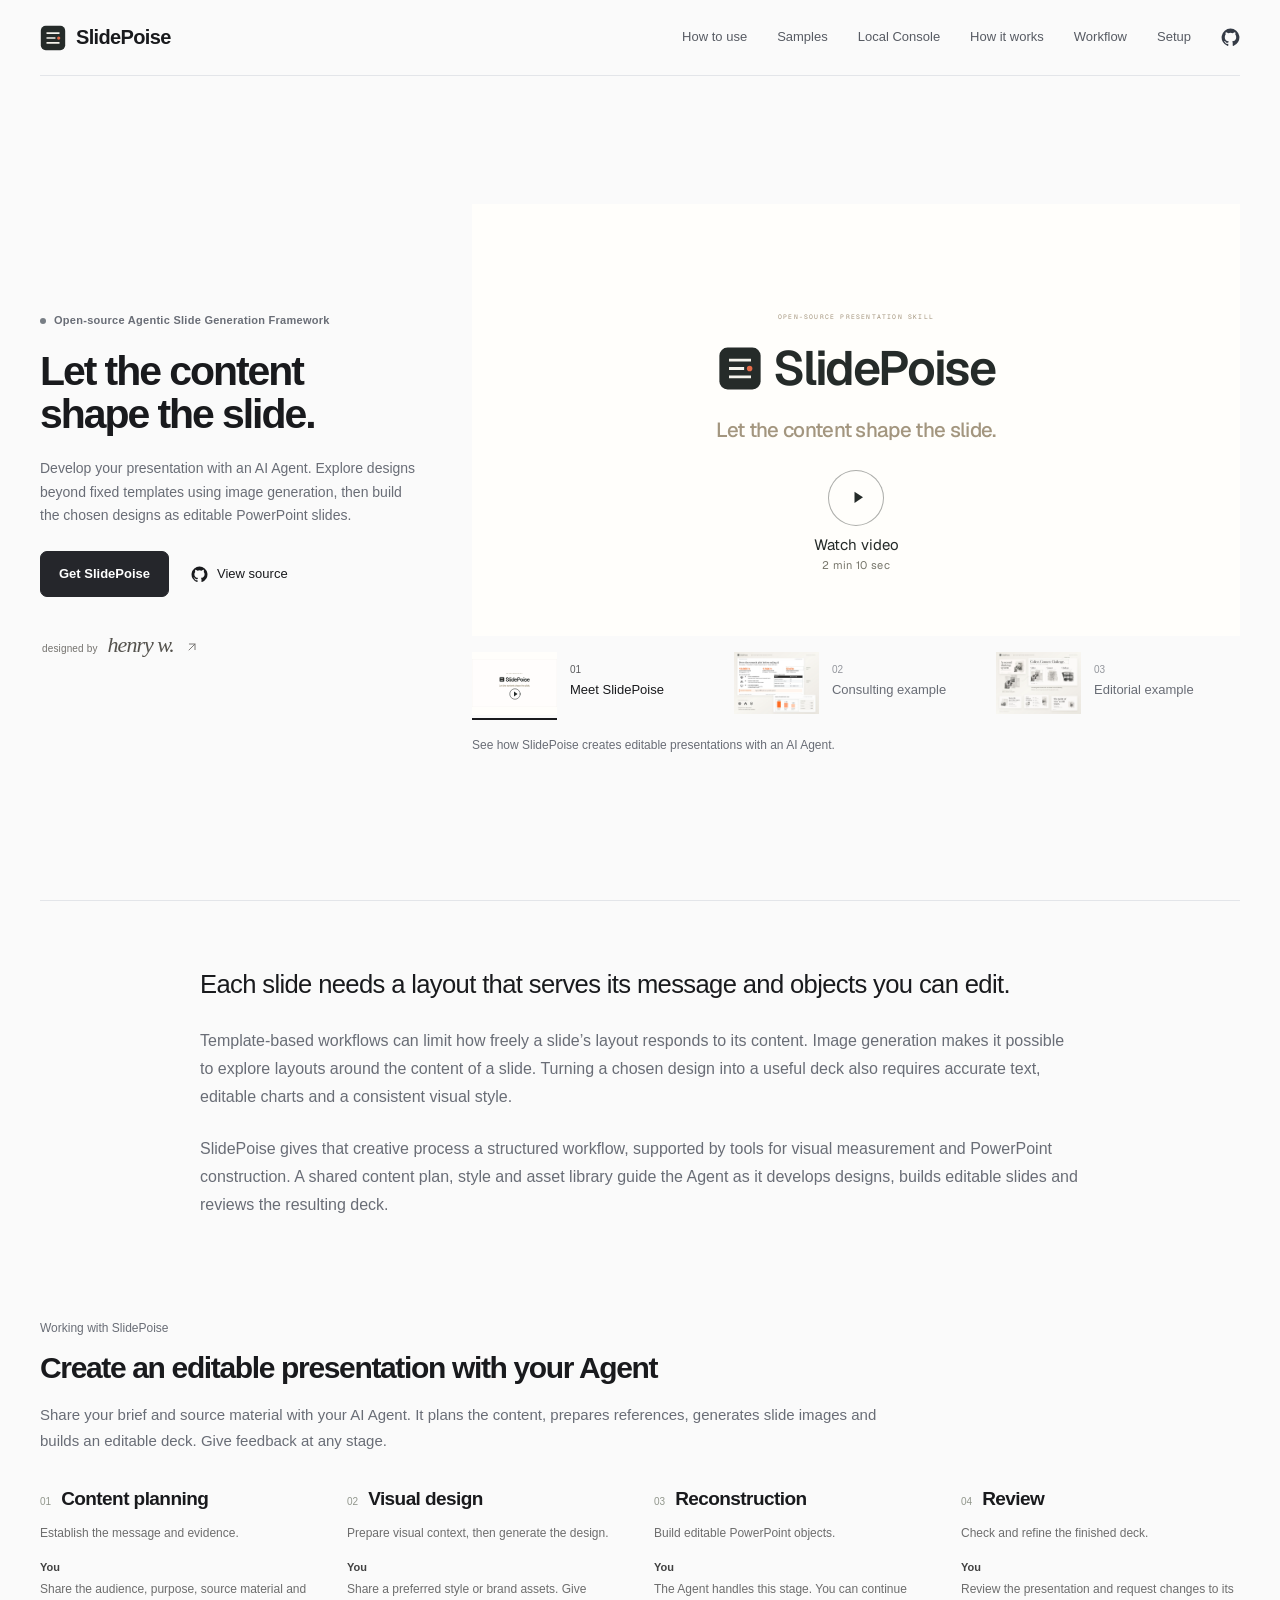
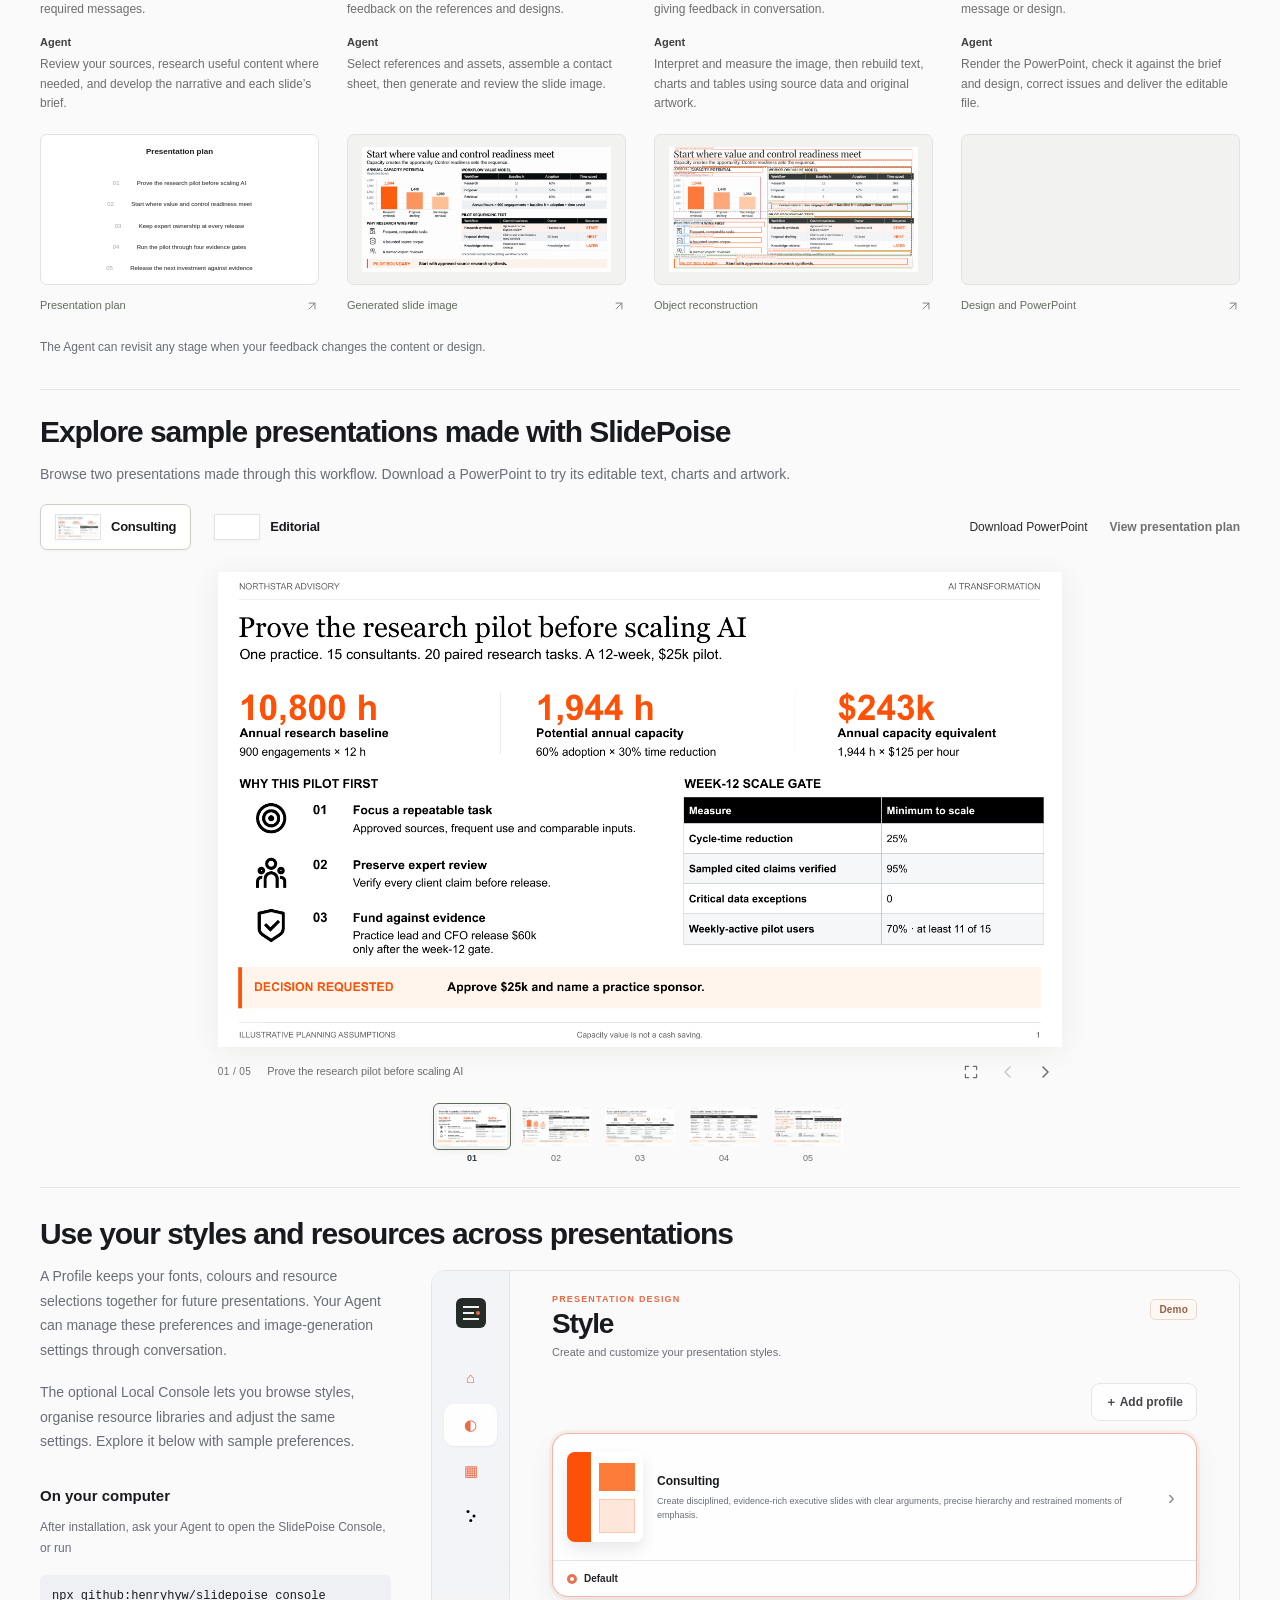
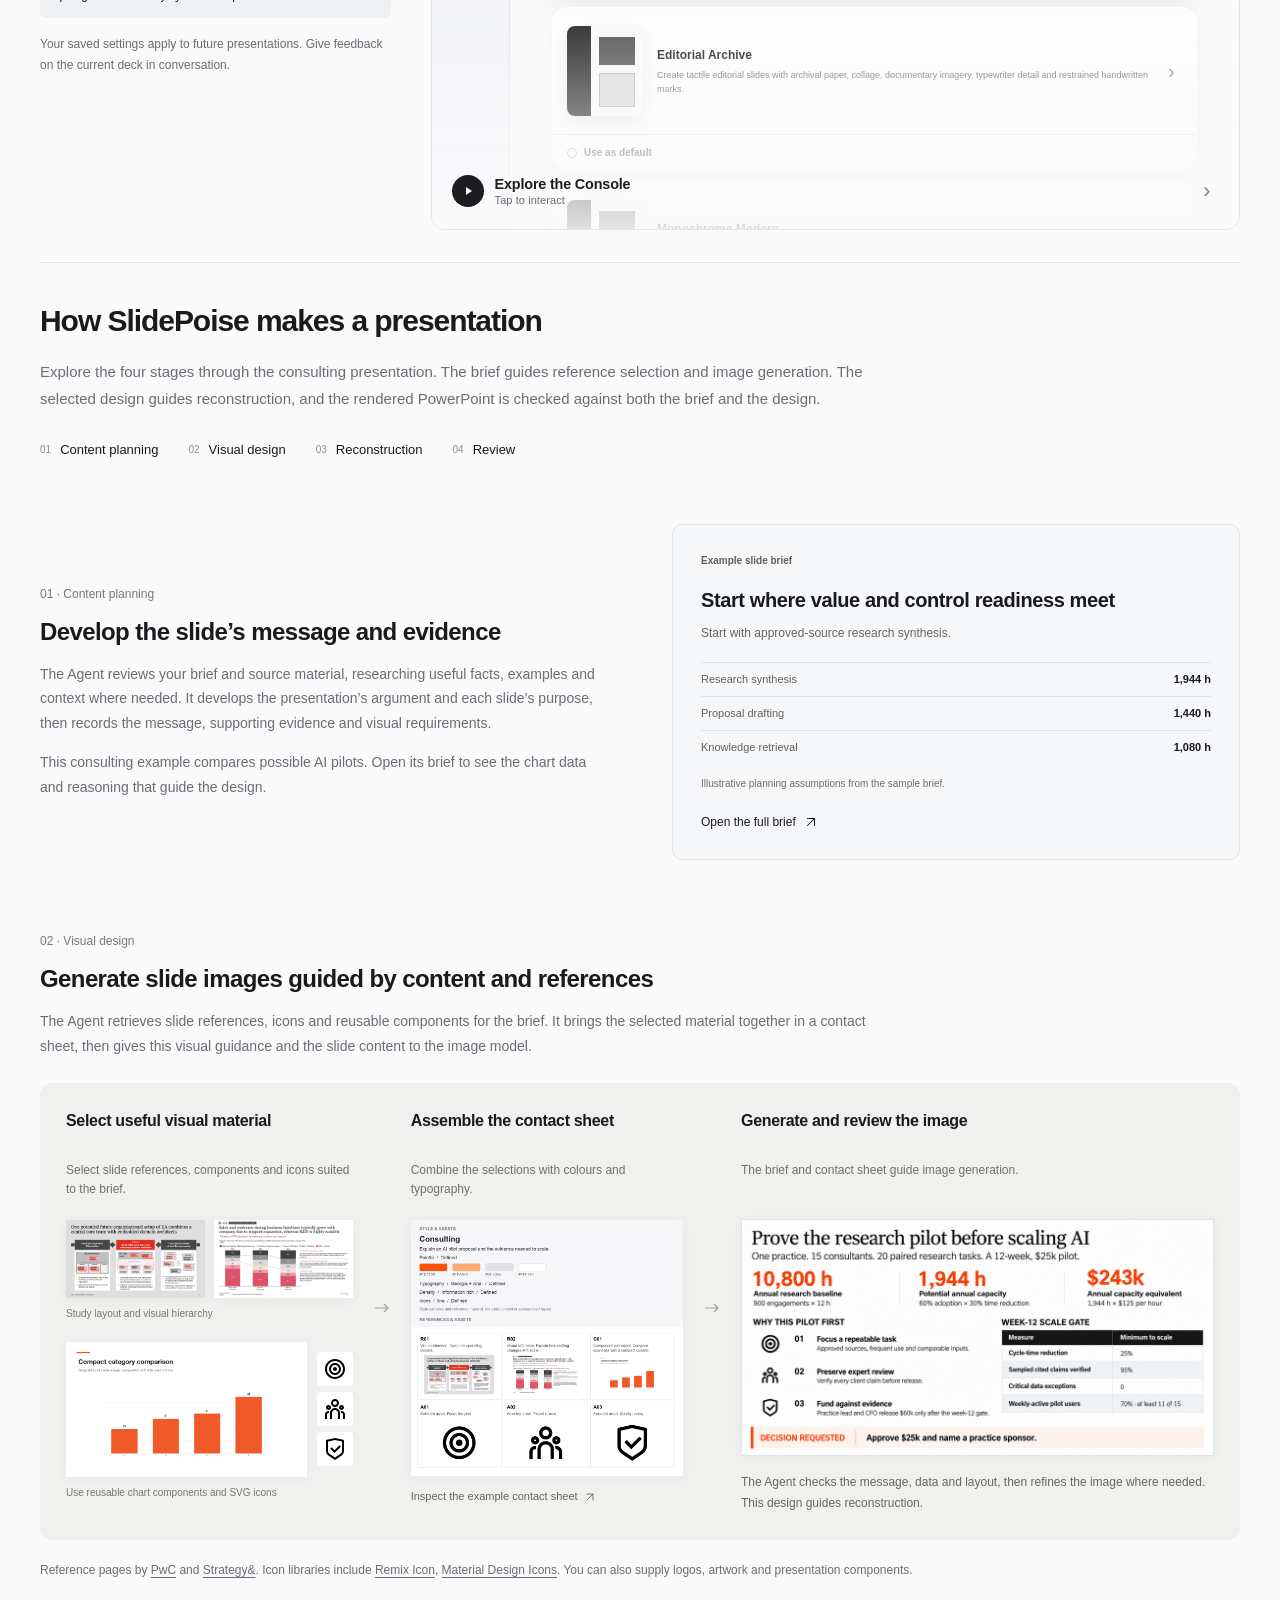
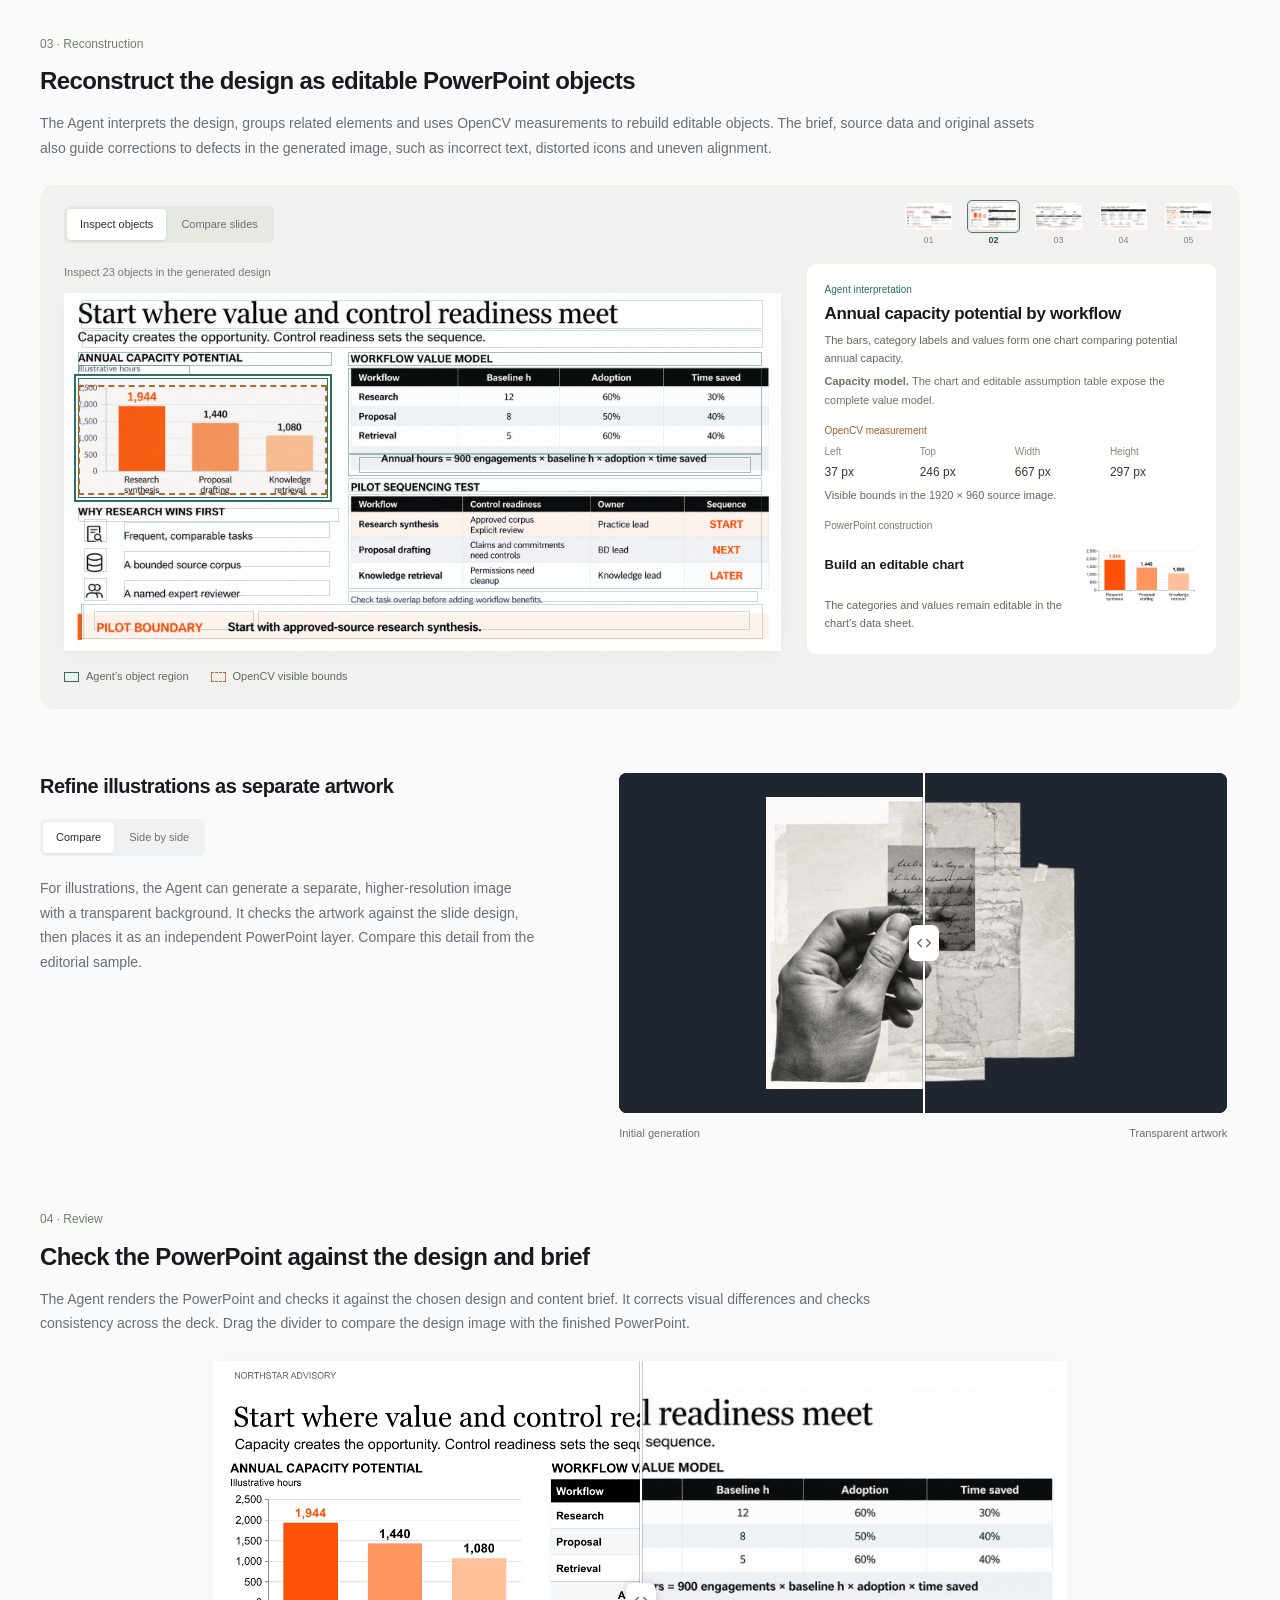
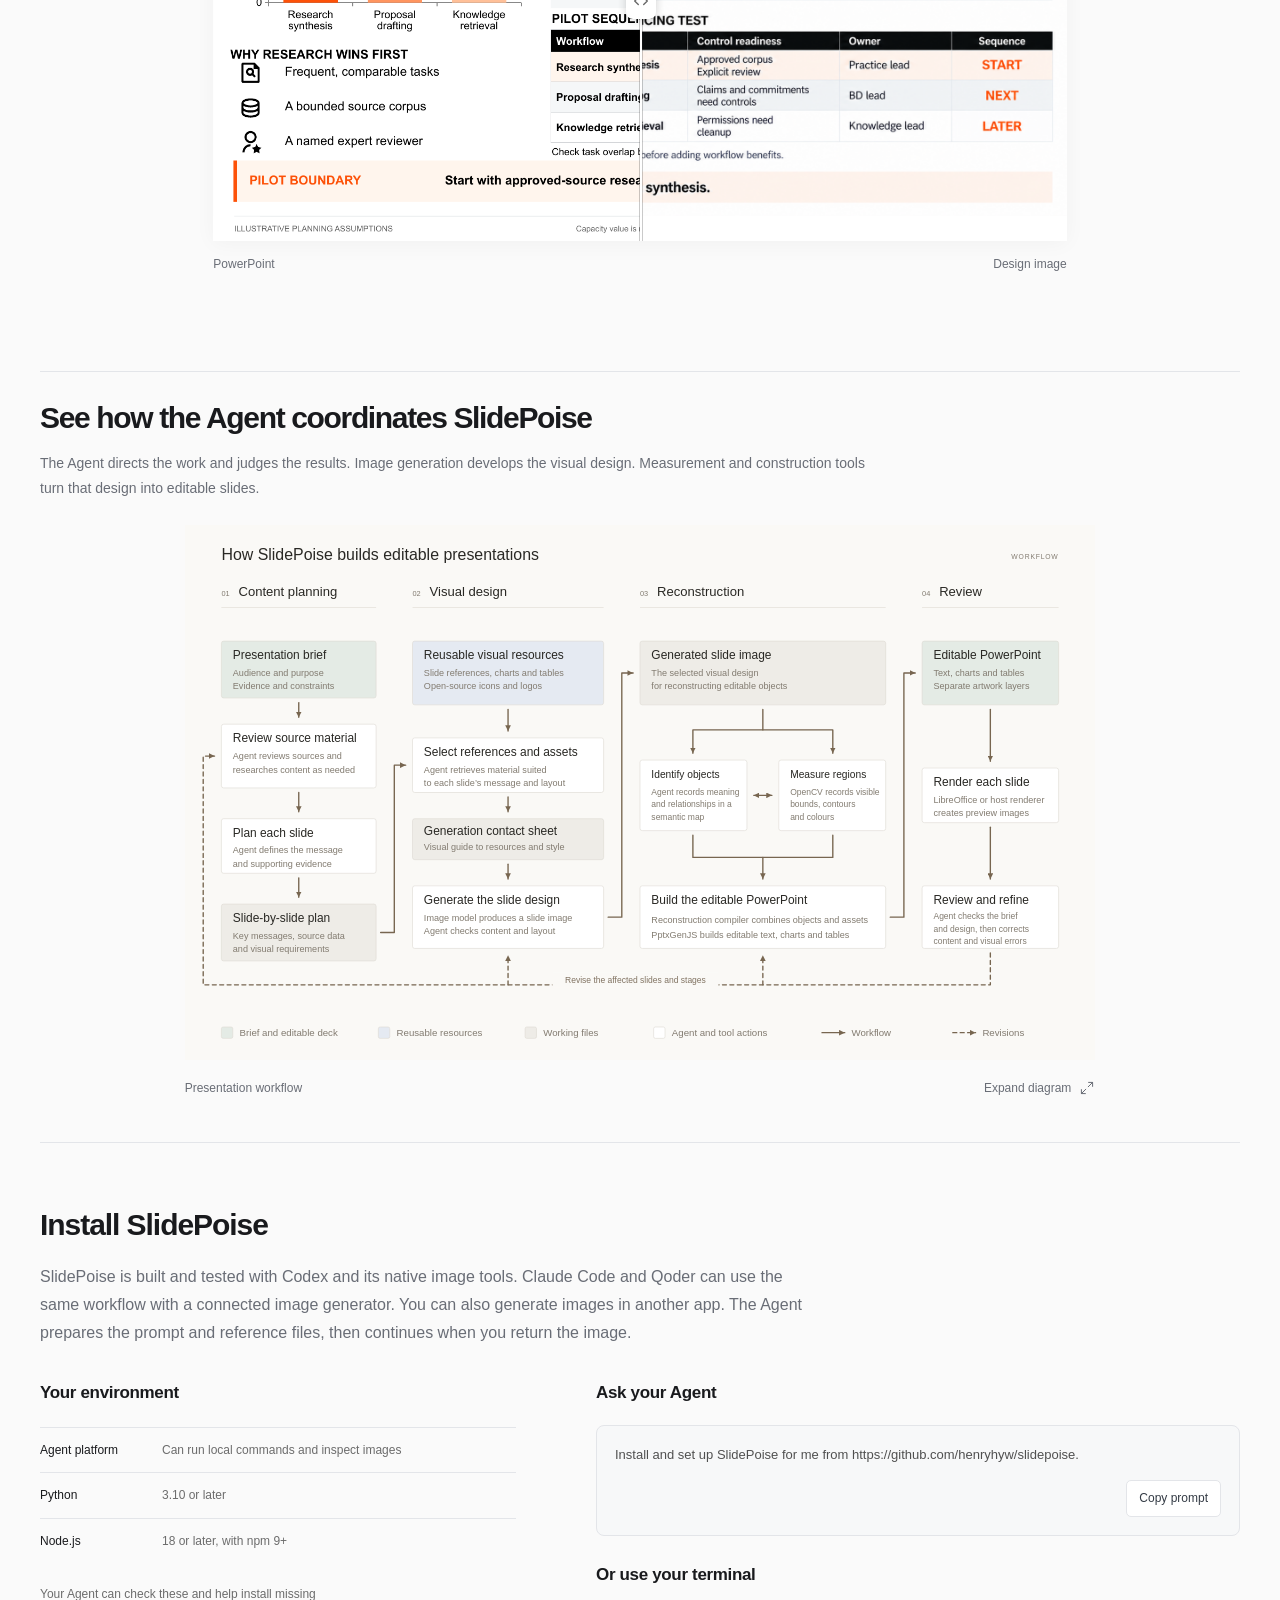
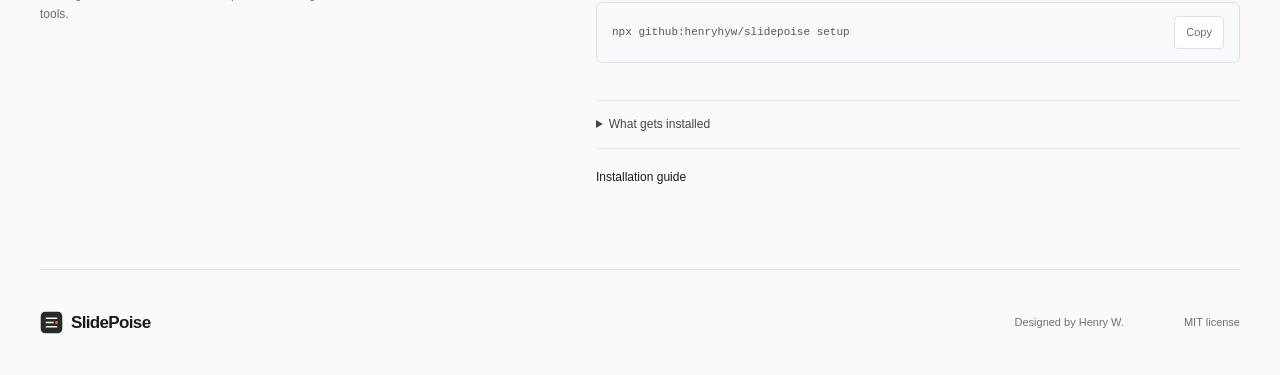
==== commit c9b90c7b: "Synchronize the maintained SlidePoise website" ====
--- a/index.html
+++ b/index.html
@@ -8,12 +8,12 @@
   <link rel="canonical" href="https://slidepoise.github.io/">
   <title>SlidePoise · Agentic Slide Generation</title>
   <link rel="icon" href="docs/site/mark.svg" type="image/svg+xml">
-  <link rel="stylesheet" href="docs/site/styles.css?v=20261016-reconstruction-compare">
-  <link rel="stylesheet" href="docs/site/reader-story.css?v=20261016-reconstruction-compare">
+  <link rel="stylesheet" href="docs/site/styles.css?v=20261016-workflow">
+  <link rel="stylesheet" href="docs/site/reader-story.css?v=20261016-workflow">
   <link rel="stylesheet" href="docs/site/video-controls.css?v=20261005-fade">
   <link rel="stylesheet" href="/assets/video/slidepoise/cover.css?v=20261004">
   <link rel="stylesheet" href="docs/site/object-inspector.css?v=8ab3ff0c5c351406">
-  <script type="module" src="docs/site/app.mjs?v=20261016-reconstruction-compare"></script>
+  <script type="module" src="docs/site/app.mjs?v=20261016-workflow"></script>
 </head>
 <body id="top">
   <a class="skip-link" href="#why-slidepoise">Skip to content</a>
@@ -25,7 +25,7 @@
         <a href="#examples">Samples</a>
         <a href="#console">Local Console</a>
         <a href="#philosophy">How it works</a>
-        <a href="#architecture">Architecture</a>
+        <a href="#architecture">Workflow</a>
         <a href="#setup">Setup</a>
         <a class="github-link" href="https://github.com/henryhyw/slidepoise" target="_blank" rel="noopener" aria-label="SlidePoise on GitHub" title="GitHub"><svg class="github-icon" aria-hidden="true" viewBox="0 0 24 24"><path d="M12 .75a11.25 11.25 0 0 0-3.56 21.92c.56.1.77-.24.77-.54v-2.09c-3.14.68-3.8-1.33-3.8-1.33-.51-1.3-1.25-1.65-1.25-1.65-1.02-.7.08-.69.08-.69 1.13.08 1.72 1.16 1.72 1.16 1 1.72 2.63 1.22 3.27.93.1-.73.39-1.23.71-1.51-2.51-.29-5.15-1.26-5.15-5.57 0-1.23.44-2.24 1.16-3.03-.12-.28-.5-1.43.11-2.98 0 0 .95-.3 3.1 1.16a10.75 10.75 0 0 1 5.65 0c2.15-1.46 3.1-1.16 3.1-1.16.61 1.55.23 2.7.11 2.98.72.79 1.16 1.8 1.16 3.03 0 4.32-2.64 5.28-5.16 5.56.41.35.77 1.03.77 2.09v3.1c0 .3.2.65.78.54A11.25 11.25 0 0 0 12 .75Z"/></svg></a>
       </nav>
@@ -232,8 +232,8 @@
 
     <section id="architecture" class="architecture-section page-width" aria-labelledby="architecture-title"><div class="walkthrough-heading"><h2 id="architecture-title">See how the Agent coordinates SlidePoise</h2><p>The Agent directs the work and judges the results. Image generation develops the visual design. Measurement and construction tools turn that design into editable slides.</p></div>
       <figure class="system-architecture">
-        <button type="button" class="system-architecture-art" data-open-architecture aria-label="Enlarge SlidePoise architecture" aria-haspopup="dialog"><img src="/assets/img/projects/slidepoise-architecture-v1.svg?v=20261016-content-research" width="1600" height="940" alt="Four stages of SlidePoise. Content planning, visual design with retrieval and generation, reconstruction with interpretation and measurement feeding the native build, and review of actual renders" loading="lazy" decoding="async"></button>
-        <figcaption><span>System architecture</span><button type="button" data-open-architecture aria-label="Enlarge SlidePoise architecture" aria-haspopup="dialog"><span>Expand diagram</span><svg viewBox="0 0 20 20" aria-hidden="true"><path d="M12 3h5v5M17 3l-5.5 5.5M8 17H3v-5m0 5 5.5-5.5"/></svg></button></figcaption>
+        <button type="button" class="system-architecture-art" data-open-architecture aria-label="Enlarge SlidePoise workflow" aria-haspopup="dialog"><img src="/assets/img/projects/slidepoise-architecture-v1.svg?v=20261016-workflow" width="1600" height="940" alt="Four stages of SlidePoise. Content planning, visual design with retrieval and generation, reconstruction with interpretation and measurement feeding the native build, and review of actual renders" loading="lazy" decoding="async"></button>
+        <figcaption><span>Presentation workflow</span><button type="button" data-open-architecture aria-label="Enlarge SlidePoise workflow" aria-haspopup="dialog"><span>Expand diagram</span><svg viewBox="0 0 20 20" aria-hidden="true"><path d="M12 3h5v5M17 3l-5.5 5.5M8 17H3v-5m0 5 5.5-5.5"/></svg></button></figcaption>
       </figure>
     </section>
 
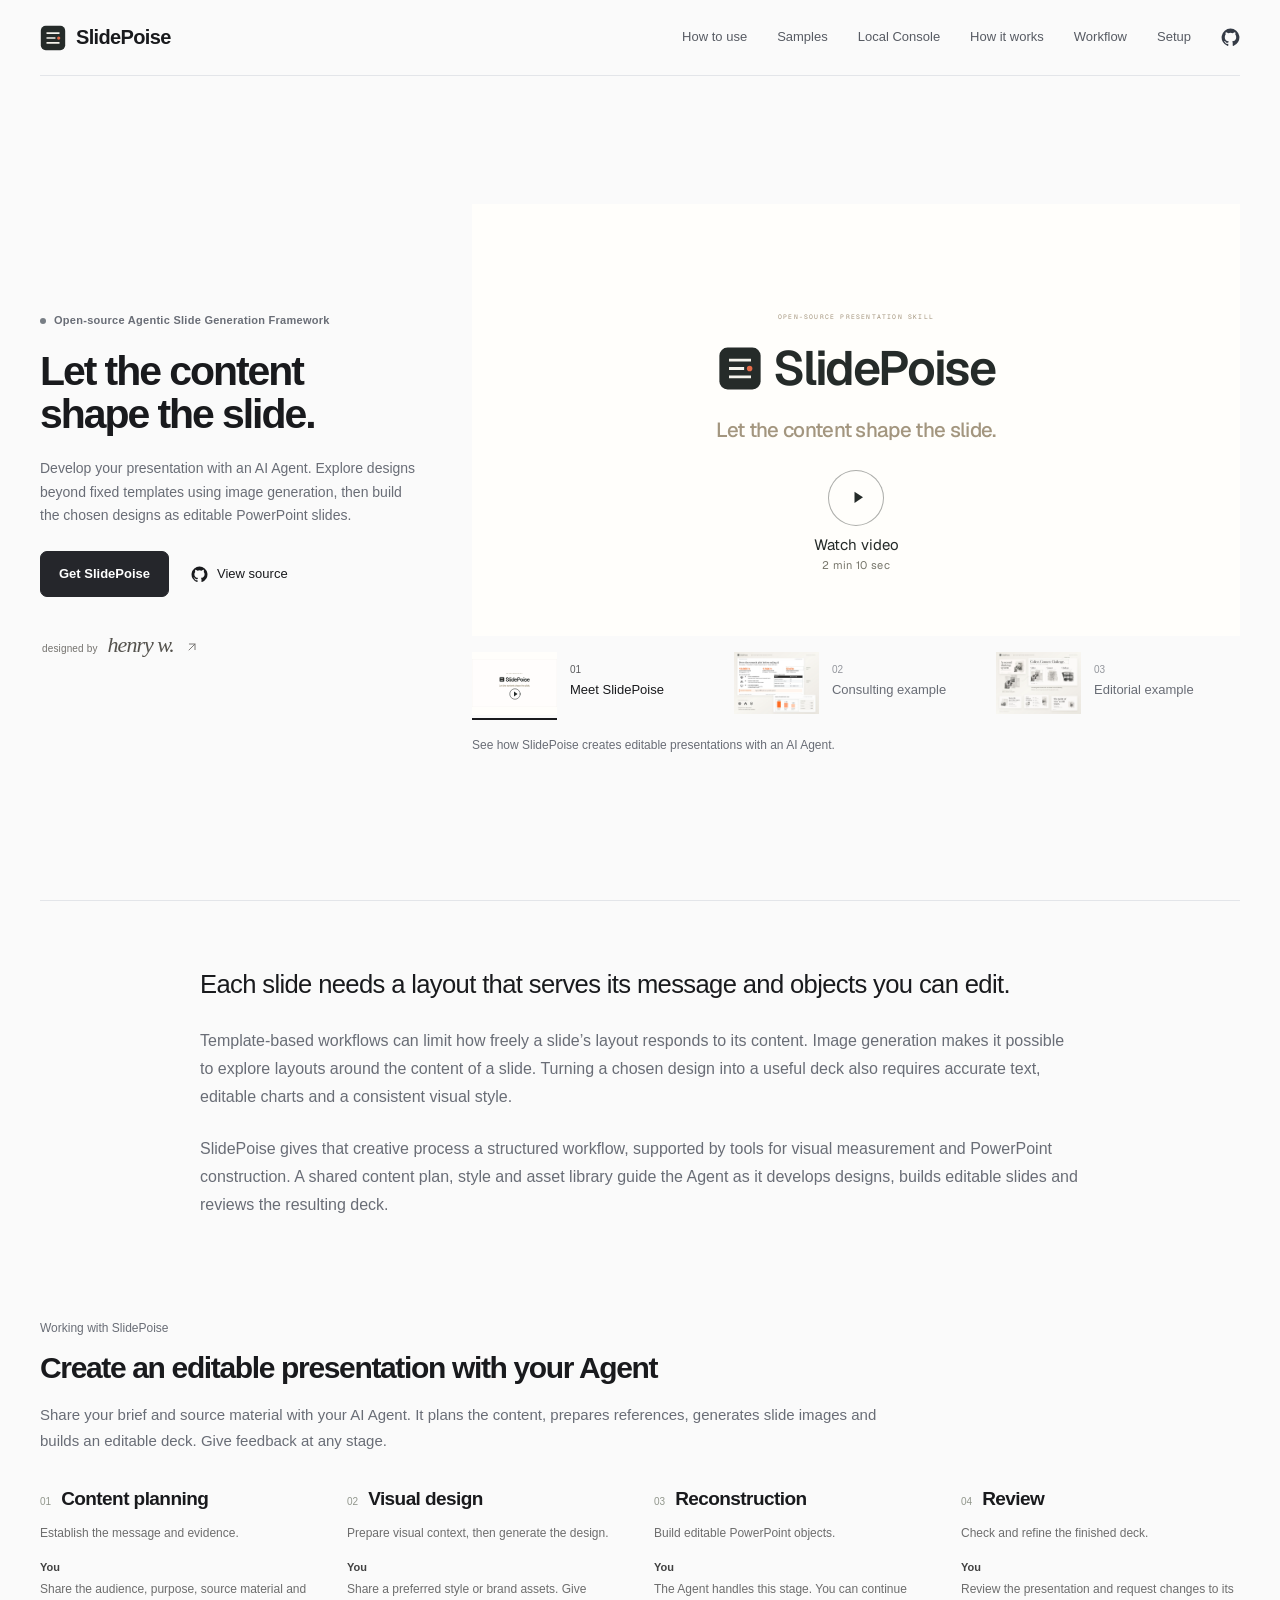
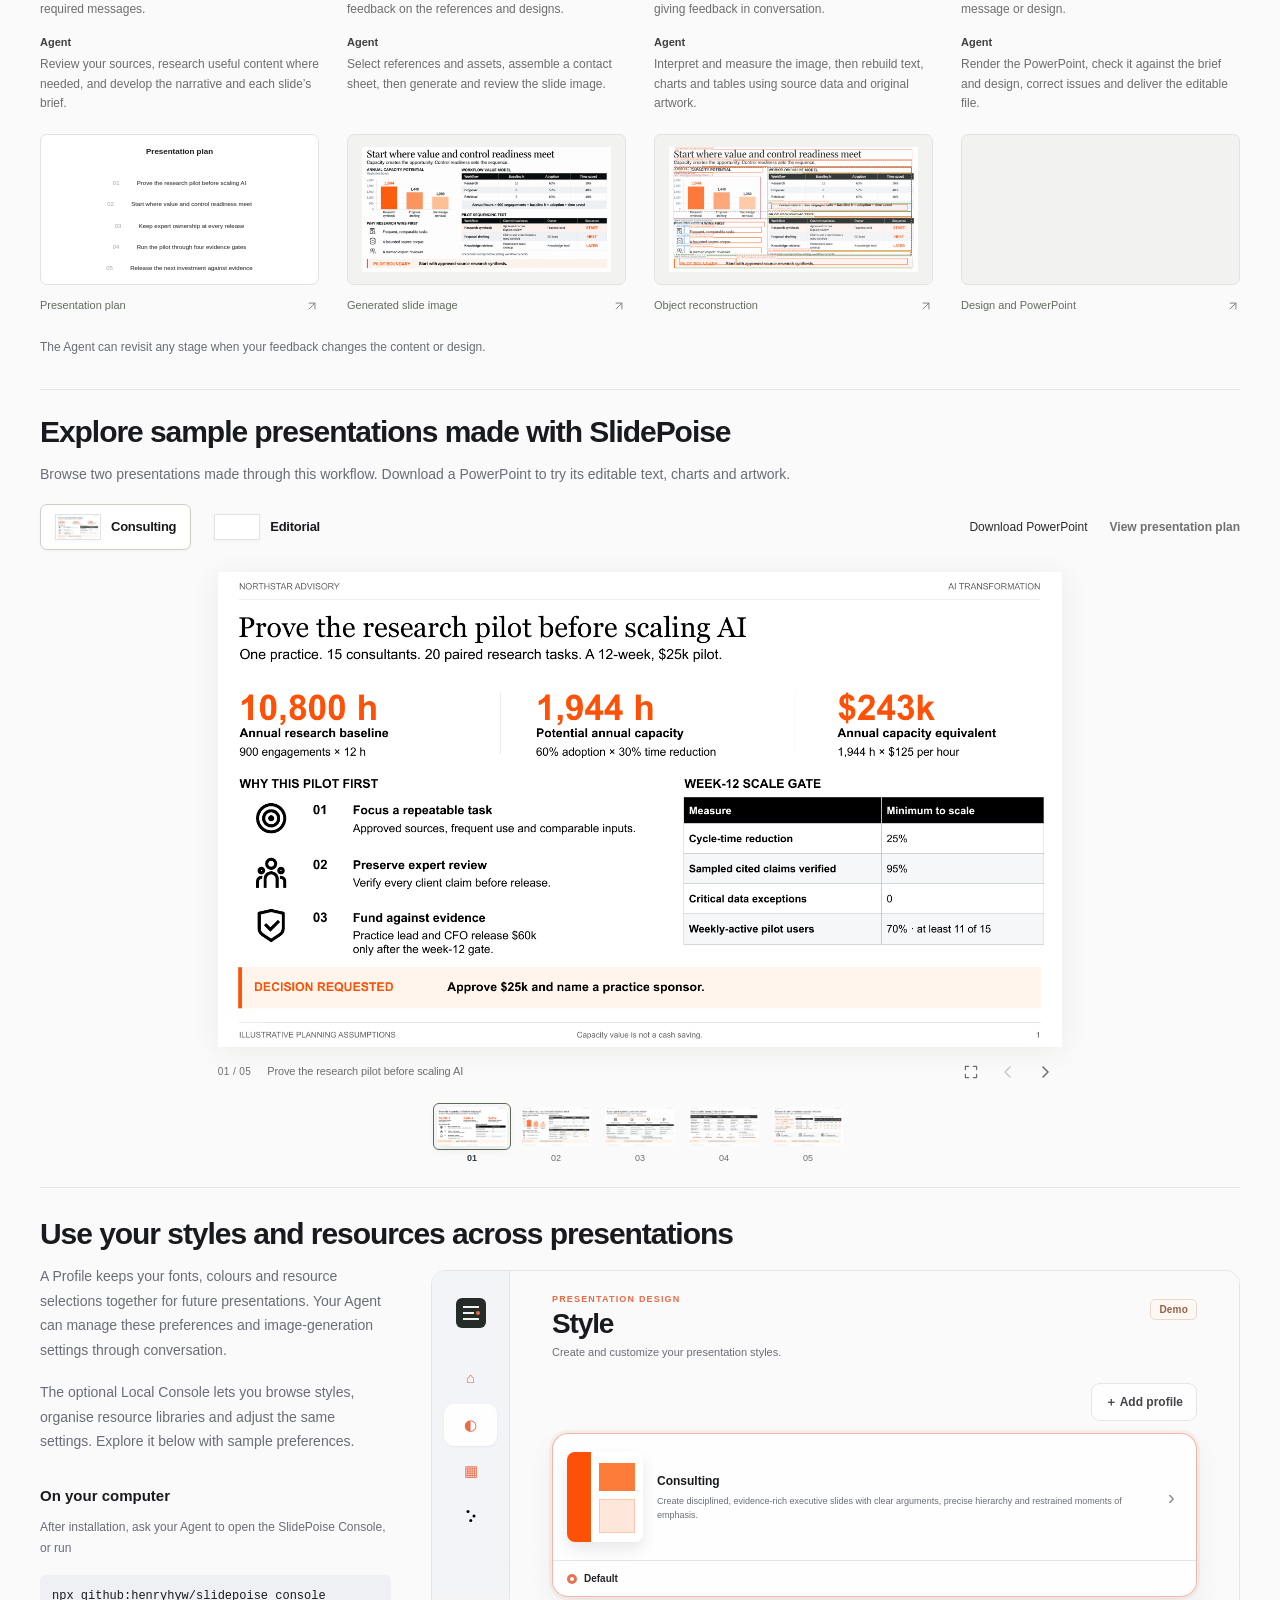
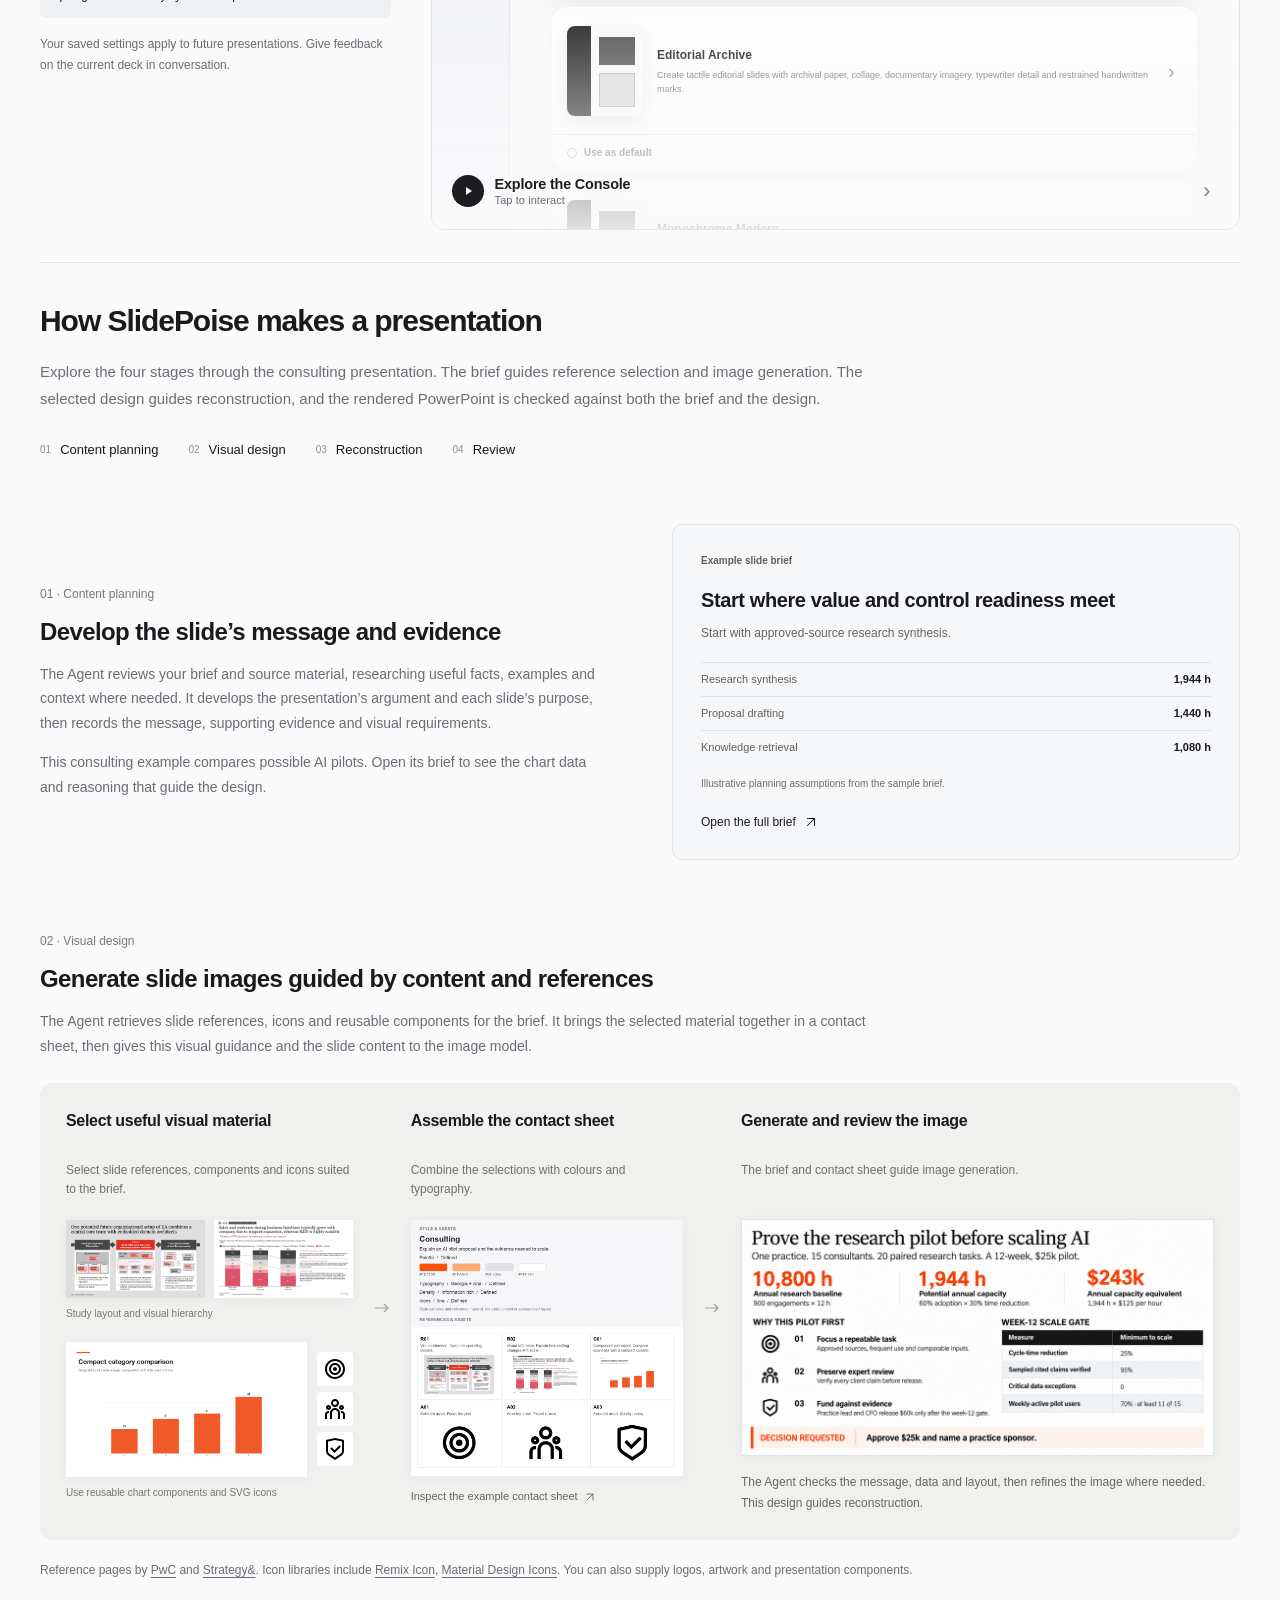
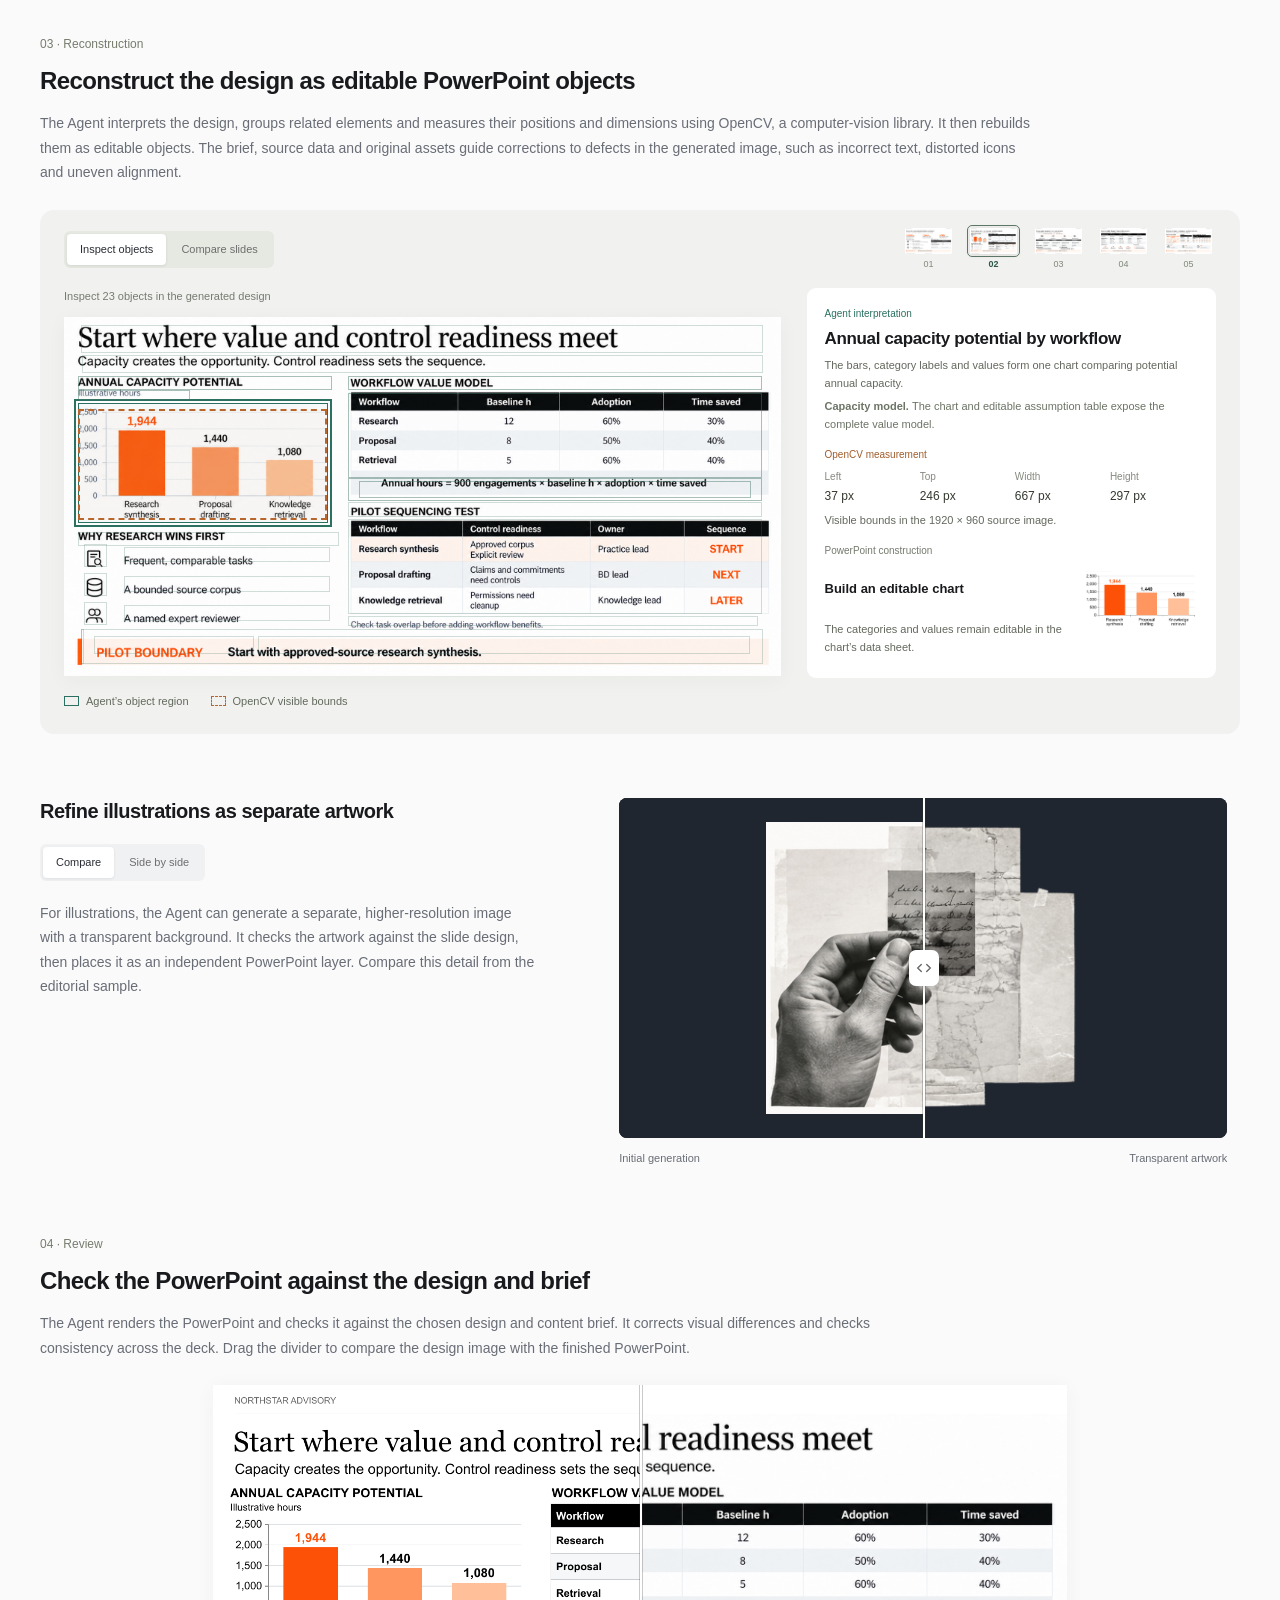
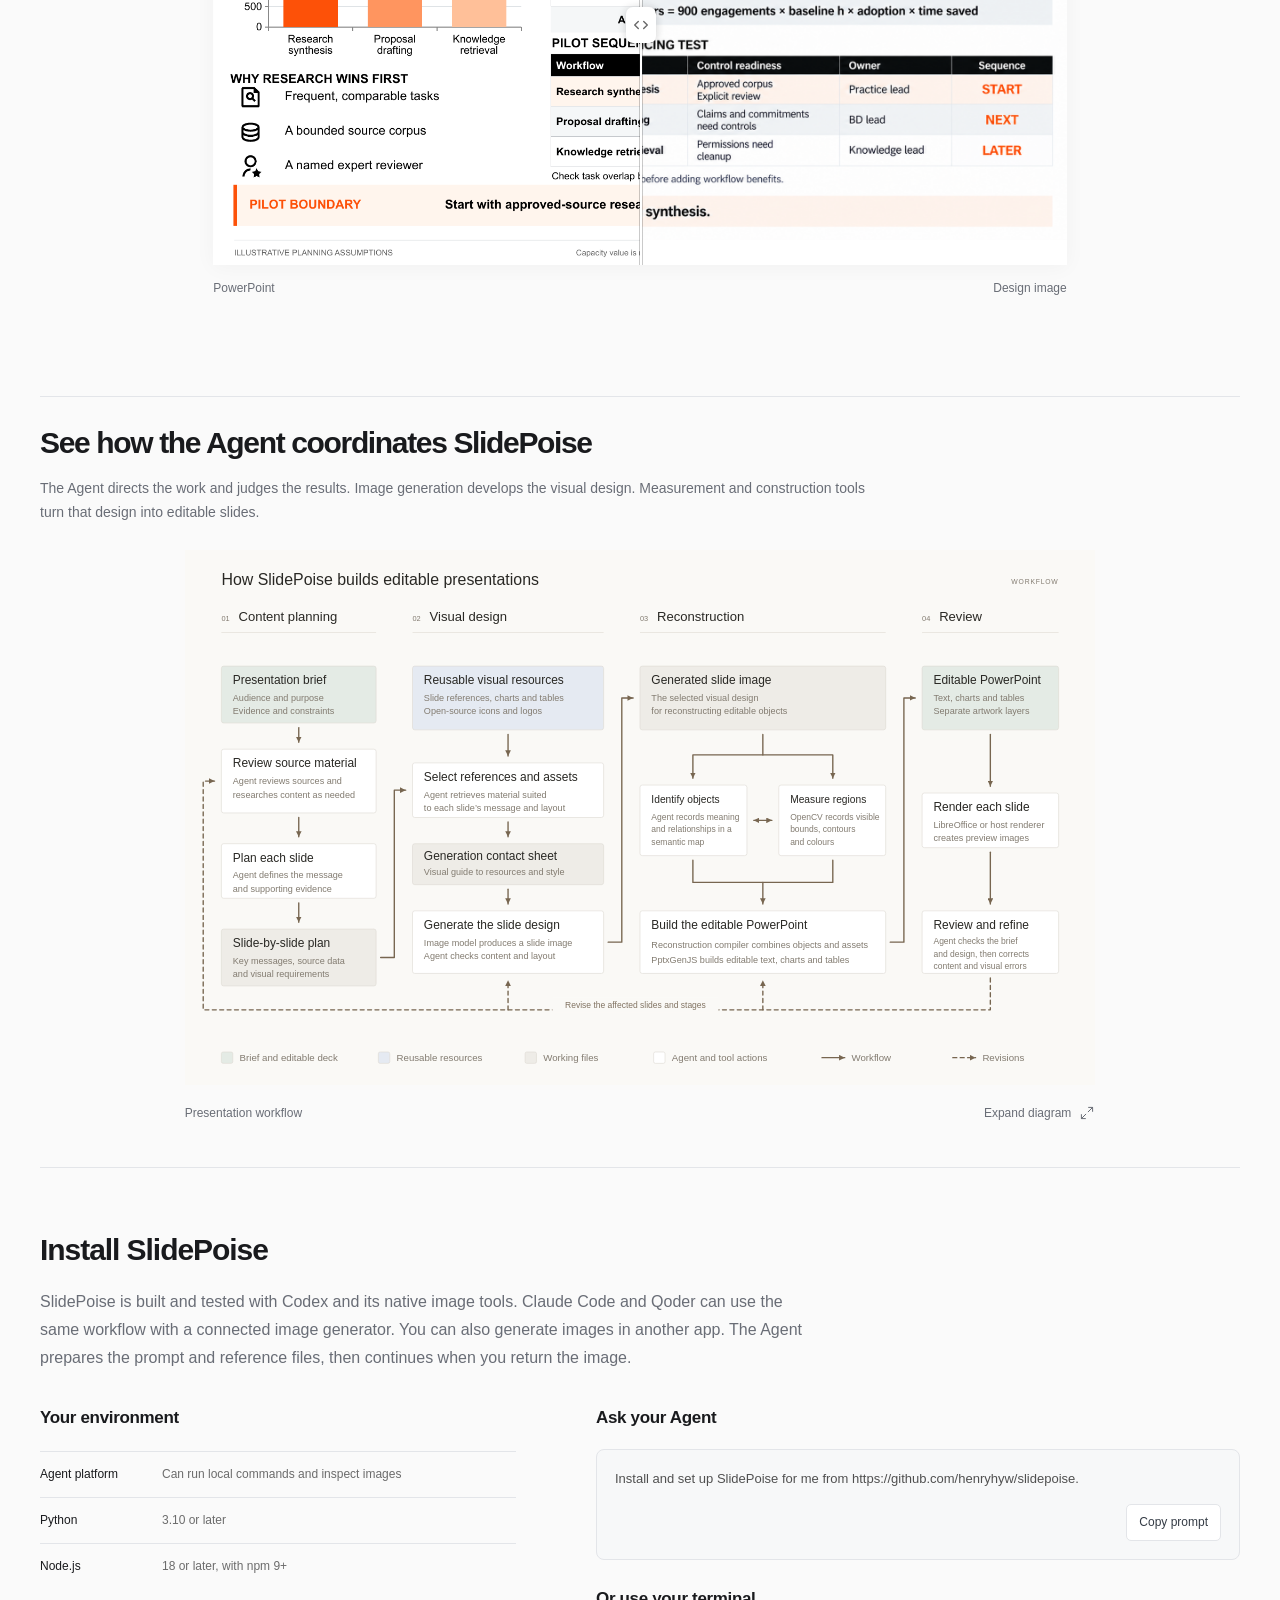
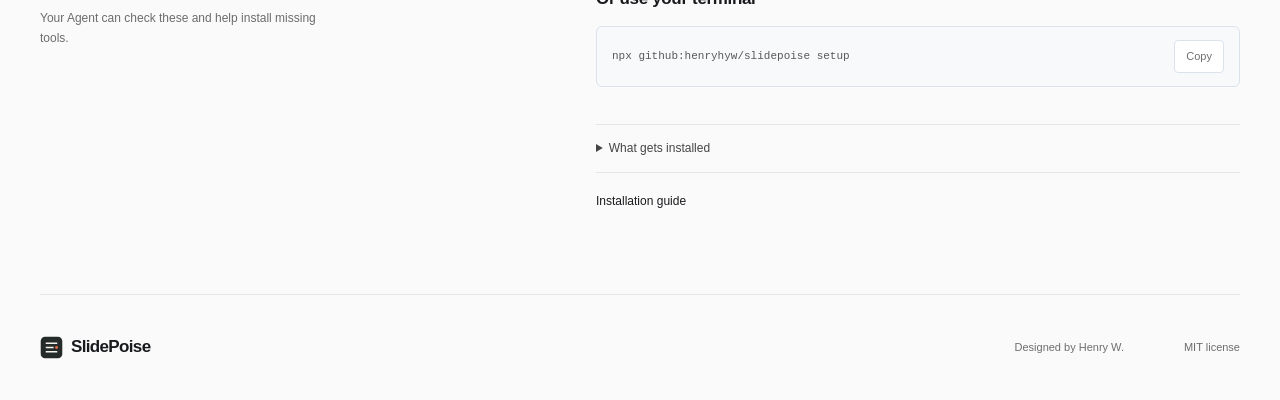
==== commit 207c9e08: "Synchronize the maintained SlidePoise website" ====
--- a/index.html
+++ b/index.html
@@ -13,7 +13,7 @@
   <link rel="stylesheet" href="docs/site/video-controls.css?v=20261005-fade">
   <link rel="stylesheet" href="/assets/video/slidepoise/cover.css?v=20261004">
   <link rel="stylesheet" href="docs/site/object-inspector.css?v=8ab3ff0c5c351406">
-  <script type="module" src="docs/site/app.mjs?v=20261016-workflow"></script>
+  <script type="module" src="docs/site/app.mjs?v=20261023-transition"></script>
 </head>
 <body id="top">
   <a class="skip-link" href="#why-slidepoise">Skip to content</a>
@@ -73,7 +73,7 @@
           <button id="overview-editorial-tab" type="button" role="tab" aria-selected="false" tabindex="-1" aria-controls="overview-artwork" data-overview="editorial"><span class="overview-thumbnail"><img src="/assets/img/projects/slidepoise-editorial-800.webp?v=20260911" width="800" height="590" alt="" loading="lazy" decoding="async"></span><span class="overview-tab-label"><small aria-hidden="true">03</small>Editorial example</span></button>
         </div>
       </div>
-        <figcaption><span id="overview-caption">See how SlidePoise creates editable presentations with an AI Agent.</span><span id="overview-video-error" role="status" hidden>The video could not play. <a href="/assets/video/slidepoise/slidepoise.mp4?v=20261015-drama3" target="_blank" rel="noopener">Open the video</a></span></figcaption>
+        <figcaption><span id="overview-caption">See how SlidePoise creates editable presentations with an AI Agent.</span><span id="overview-video-error" role="status" hidden>The video could not play. <a href="/assets/video/slidepoise/slidepoise.mp4?v=20261023-transition" target="_blank" rel="noopener">Open the video</a></span></figcaption>
       </figure>
     </section>
 
@@ -196,7 +196,7 @@
           <p class="design-library-note">Reference pages by <a href="https://www.pwc.de/de/strategie-organisation-prozesse-systeme/pwc-enterprise-architecture-in-an-agile-world.pdf" target="_blank" rel="noopener">PwC</a> and <a href="https://www.pwc.no/no/publikasjoner/strategyand-desember-b2b-saas-2024.pdf" target="_blank" rel="noopener">Strategy&amp;</a>. Icon libraries include <a href="https://remixicon.com/" target="_blank" rel="noopener">Remix Icon</a>, <a href="https://icon-sets.iconify.design/mdi/" target="_blank" rel="noopener">Material Design Icons</a>. You can also supply logos, artwork and presentation components.</p>
         </article>
         <article id="build-slides" class="workflow-chapter build-chapter">
-          <div class="walkthrough-heading"><p class="chapter-number">03 · Reconstruction</p><h3>Reconstruct the design as editable PowerPoint objects</h3><p class="subsection-intro">The Agent interprets the design, groups related elements and uses OpenCV measurements to rebuild editable objects. The brief, source data and original assets also guide corrections to defects in the generated image, such as incorrect text, distorted icons and uneven alignment.</p></div>
+          <div class="walkthrough-heading"><p class="chapter-number">03 · Reconstruction</p><h3>Reconstruct the design as editable PowerPoint objects</h3><p class="subsection-intro">The Agent interprets the design, groups related elements and measures their positions and dimensions using OpenCV, a computer-vision library. It then rebuilds them as editable objects. The brief, source data and original assets guide corrections to defects in the generated image, such as incorrect text, distorted icons and uneven alignment.</p></div>
           <div id="reconstruction-lab" class="reconstruction-lab">
             <div class="lab-heading"><div class="mode-controls lab-view-choices" role="group" aria-label="Reconstruction view"><button type="button" data-lab-view="inspect" aria-pressed="true">Inspect objects</button><button type="button" data-lab-view="compare" aria-pressed="false">Compare slides</button></div><div class="lab-slide-choices" role="group" aria-label="Choose a slide to reconstruct"></div></div><p class="lab-selection-status sr-only" role="status"></p>
             <div class="lab-layout" data-lab-panel="inspect"><div class="lab-source"><div class="lab-object-choices" role="group" aria-label="Choose an object to explore"></div><p class="lab-source-label">Select an outlined object in the generated design.</p><div class="lab-source-canvas"><img class="lab-source-image" alt="" loading="lazy"><div class="lab-hotspots"></div></div><div class="lab-legend" aria-label="Slide outline legend"><span><i class="lab-key-agent" aria-hidden="true"></i>Agent’s object region</span><span><i class="lab-key-cv" aria-hidden="true"></i>OpenCV visible bounds</span></div></div><div class="lab-result" aria-live="polite"></div></div>
@@ -244,7 +244,7 @@
         <div class="setup-requirements"><h3>Your environment</h3><dl><div><dt>Agent platform</dt><dd>Can run local commands and inspect images</dd></div><div><dt>Python</dt><dd>3.10 or later</dd></div><div><dt>Node.js</dt><dd>18 or later, with npm 9+</dd></div></dl><p class="setup-environment-note">Your Agent can check these and help install missing tools.</p></div>
         <div class="setup-instructions"><h3>Ask your Agent</h3>
           <div class="setup-agent-prompt"><p id="install-prompt">Install and set up SlidePoise for me from https://github.com/henryhyw/slidepoise.</p><button id="copy-setup-prompt" type="button" data-copy-source="install-prompt" data-copy-label="Setup prompt">Copy prompt</button></div>
-          <h3 class="setup-terminal-title">Or use your terminal</h3><div class="install-command"><code id="install-command">npx github:henryhyw/slidepoise setup</code><button id="copy-install" type="button" data-copy-source="install-command" data-copy-label="Installation command">Copy</button></div><p id="copy-status" class="copy-status" role="status" aria-live="polite"></p><details class="setup-details"><summary>What gets installed</summary><p>Setup installs measurement and PowerPoint tools, registers the skill for detected Agent platforms, and prepares local slide previews. Your system may request administrator access for the preview tools.</p><ul><li>An isolated Python environment in <code>~/.slidepoise/python</code> with Pillow, python-pptx, NumPy and OpenCV.</li><li>PptxGenJS and JSZip in <code>~/.slidepoise/node</code>.</li><li>Profiles and Library Sets in <code>~/.slidepoise</code>, with the skill registered in the detected platform’s skills directory. Add <code>--agent claude</code>, <code>--agent qoder</code> or <code>--agent codex</code> to choose explicitly.</li></ul><p>LibreOffice renders the PowerPoint and Poppler converts it into images for the Agent to review. Setup installs missing copies through Homebrew on macOS, winget on Windows, or apt on Debian/Ubuntu. Use an image generator connected to your Agent, or generate images in another app and return them to the Agent. Set this preference with your Agent or in the Console’s System settings.</p></details><a class="quiet-link" href="https://github.com/henryhyw/slidepoise/blob/main/docs/USAGE.md" target="_blank" rel="noopener">Installation guide</a></div>
+          <h3 class="setup-terminal-title">Or use your terminal</h3><div class="install-command"><code id="install-command">npx github:henryhyw/slidepoise setup</code><button id="copy-install" type="button" data-copy-source="install-command" data-copy-label="Installation command">Copy</button></div><p id="copy-status" class="copy-status" role="status" aria-live="polite"></p><details class="setup-details"><summary>What gets installed</summary><p>Setup installs measurement and PowerPoint tools, registers the skill for detected Agent platforms, and prepares local slide previews. Your system may request administrator access for the preview tools.</p><ul><li>An isolated Python environment in <code>~/.slidepoise/python</code> with Pillow, python-pptx, NumPy and OpenCV.</li><li>PptxGenJS and JSZip in <code>~/.slidepoise/node</code>.</li><li>Profiles for saved styles and Library Sets for reusable resources in <code>~/.slidepoise</code>, with the skill registered in the detected platform’s skills directory. Add <code>--agent claude</code>, <code>--agent qoder</code> or <code>--agent codex</code> to choose explicitly.</li></ul><p>LibreOffice renders the PowerPoint and Poppler converts it into images for the Agent to review. Setup installs missing copies through Homebrew on macOS, winget on Windows, or apt on Debian/Ubuntu. Use an image generator connected to your Agent, or generate images in another app and return them to the Agent. Set this preference with your Agent or in the Console’s System settings.</p></details><a class="quiet-link" href="https://github.com/henryhyw/slidepoise/blob/main/docs/USAGE.md" target="_blank" rel="noopener">Installation guide</a></div>
       </div>
     </section>
   </main>
